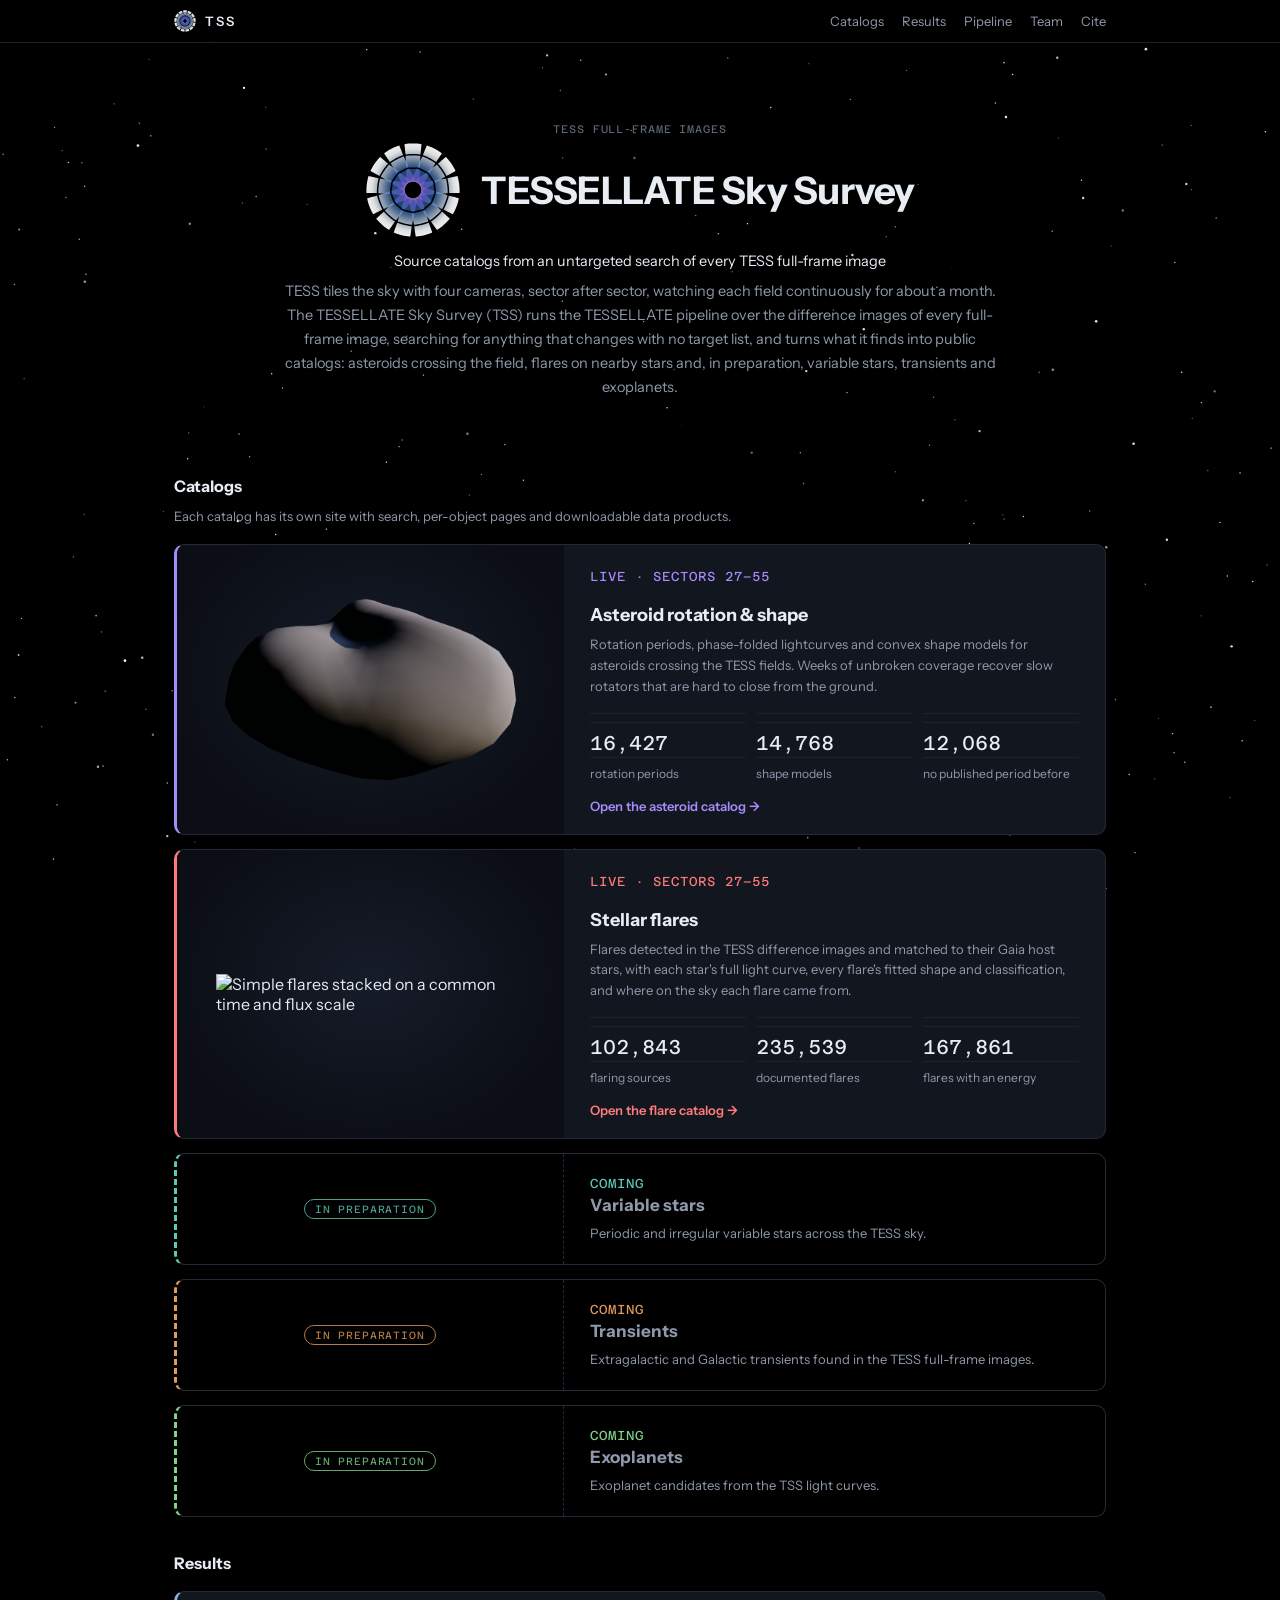
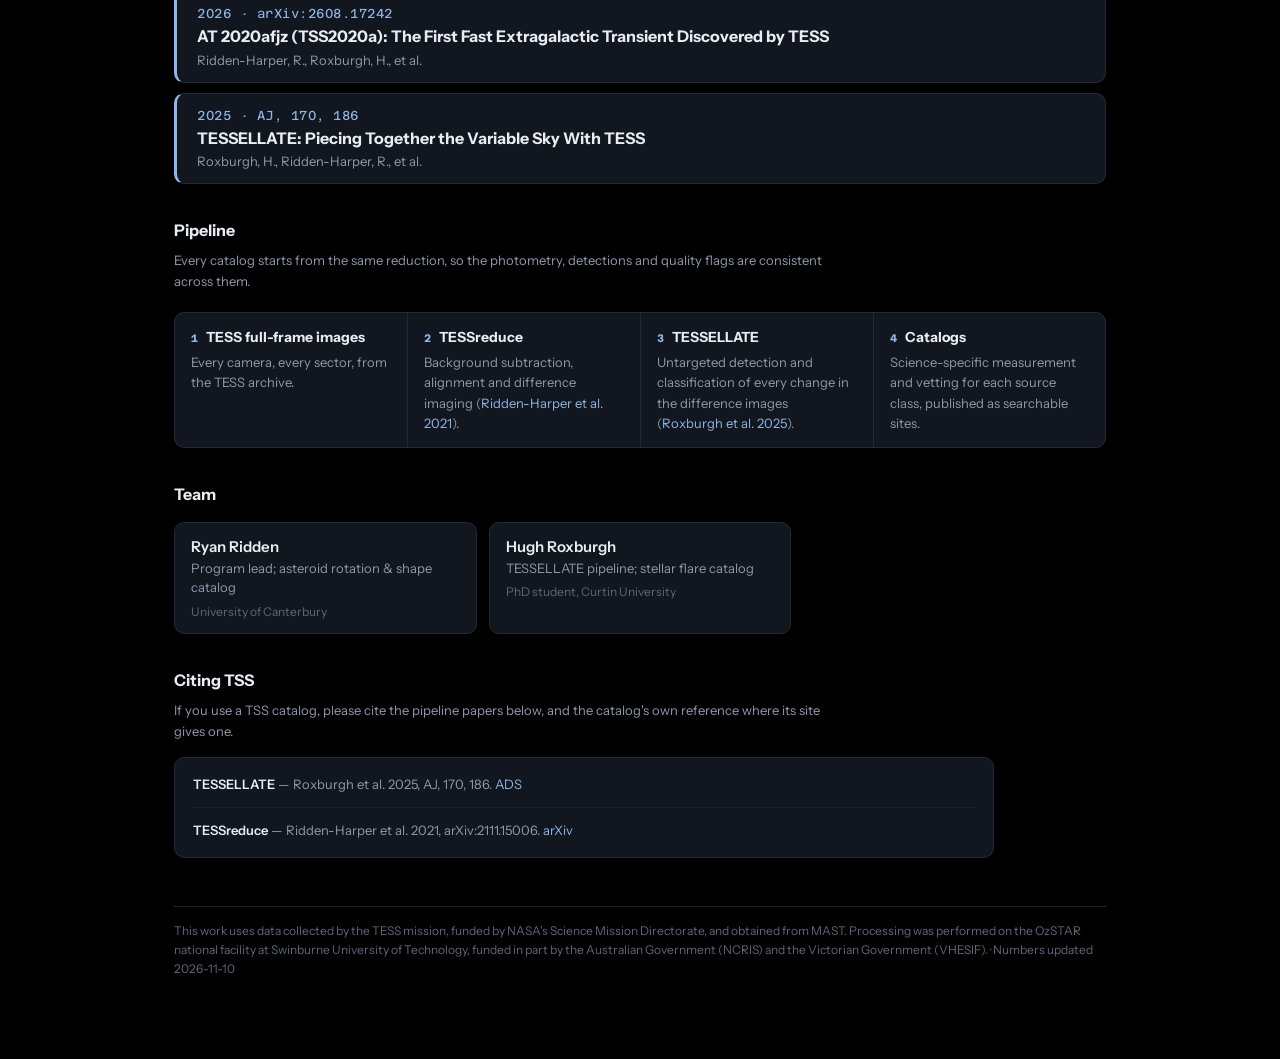
==== index.html @ af7dc508 "changes to flare star loading stuff?" ====
<!doctype html><html lang="en"><meta charset="utf-8">
<title>TESSELLATE Sky Survey (TSS)</title>
<meta name="viewport" content="width=device-width,initial-scale=1">
<meta name="description" content="The TESSELLATE Sky Survey (TSS): source catalogs from an untargeted search of every TESS full-frame image. Asteroid rotation and shape, stellar flares, and more to come.">
<link rel="icon" href="assets/favicon.svg?v=7" type="image/svg+xml">
<link rel="preconnect" href="https://fonts.googleapis.com">
<link rel="preconnect" href="https://fonts.gstatic.com" crossorigin>
<link rel="stylesheet" href="https://fonts.googleapis.com/css2?family=Instrument+Sans:ital,wght@0,400;0,500;0,600;0,700;1,400&family=Azeret+Mono:wght@400;500&display=swap">
<link rel="stylesheet" href="assets/site.css?v=14">

<!-- loader: generated by tools/make_logo.py --loader -->
<div id="loader"><style>#loader{position:fixed;inset:0;z-index:100;display:flex;align-items:center;justify-content:center;background:#000;animation:ld-out 0.4s ease 3.42s forwards}#loader svg{width:min(60vmin,400px);height:auto}#loader use{opacity:0;animation:ld-in 0.3s ease-out forwards,ld-fade 0.8s linear forwards;animation-delay:calc(var(--i) * 0.11s),2.62s}.ld-k0{animation:ld-k0 0.45s ease 1.77s forwards}@keyframes ld-k0{to{stop-color:#c4b0ff;stop-opacity:0.82}}.ld-k1{animation:ld-k1 0.45s ease 1.77s forwards}@keyframes ld-k1{to{stop-color:#a98cf8;stop-opacity:0.63}}@keyframes ld-in{to{opacity:1}}@keyframes ld-fade{to{opacity:0}}@keyframes ld-out{to{opacity:0;visibility:hidden}}@media (prefers-reduced-motion:reduce){#loader{display:none}}</style><svg viewBox="-136.1 -136.1 272.2 272.2" aria-hidden="true"><defs><radialGradient id="ld-g" gradientUnits="userSpaceOnUse" cx="0" cy="0" r="136.1"><stop class="ld-k0" offset="0.17" stop-color="#8665ef" stop-opacity="0.453"/><stop class="ld-k1" offset="0.185" stop-color="#8367ef" stop-opacity="0.456"/><stop offset="0.21" stop-color="#7d6aee" stop-opacity="0.46"/><stop offset="0.45" stop-color="#4a86e8" stop-opacity="0.5"/><stop offset="0.64" stop-color="#b9d3f5" stop-opacity="0.68"/><stop offset="0.86" stop-color="#ffffff" stop-opacity="0.88"/><stop offset="1.0" stop-color="#ffffff" stop-opacity="0.95"/></radialGradient><g id="ld-s0"><path d="M24.1,-129.9 21.2,-130.4 18.2,-130.8 15.2,-131.2 12.2,-131.5 9.2,-131.7 6.1,-131.9 3.1,-132.0 0.0,-132.0 -3.1,-132.0 -6.1,-131.9 -9.2,-131.7 -12.2,-131.5 -15.2,-131.2 -18.2,-130.8 -21.2,-130.4 -24.1,-129.9 -24.0,-128.3 -23.8,-126.5 -23.6,-124.8 -23.5,-123.0 -23.3,-121.3 -23.1,-119.5 -23.0,-117.6 -22.8,-115.8 -22.6,-113.9 -22.4,-112.1 -22.2,-110.2 -22.0,-108.3 -21.8,-106.4 -21.5,-104.5 -21.3,-102.6 -21.1,-100.7 -18.5,-101.0 -15.9,-101.3 -13.3,-101.6 -10.7,-101.8 -8.0,-101.9 -5.3,-102.0 -2.7,-102.1 0.0,-102.1 2.7,-102.1 5.3,-102.0 8.0,-101.9 10.7,-101.8 13.3,-101.6 15.9,-101.3 18.5,-101.0 21.1,-100.7 21.3,-102.6 21.5,-104.5 21.8,-106.4 22.0,-108.3 22.2,-110.2 22.4,-112.1 22.6,-113.9 22.8,-115.8 23.0,-117.6 23.1,-119.5 23.3,-121.3 23.5,-123.0 23.6,-124.8 23.8,-126.5 24.0,-128.3Z"/><path d="M20.8,-96.5 18.3,-96.8 15.7,-97.1 13.1,-97.3 10.5,-97.5 7.9,-97.7 5.3,-97.8 2.6,-97.8 0.0,-97.9 -2.6,-97.8 -5.3,-97.8 -7.9,-97.7 -10.5,-97.5 -13.1,-97.3 -15.7,-97.1 -18.3,-96.8 -20.8,-96.5 -20.7,-94.6 -20.7,-92.6 -20.6,-90.6 -20.6,-88.5 -20.5,-86.5 -20.4,-84.4 -20.3,-82.3 -20.2,-80.2 -20.1,-78.1 -20.0,-76.0 -19.9,-73.9 -19.7,-71.8 -19.6,-69.6 -19.5,-67.5 -19.3,-65.4 -19.2,-63.3 -16.8,-63.5 -14.5,-63.7 -12.1,-63.8 -9.7,-63.9 -7.3,-64.0 -4.8,-64.1 -2.4,-64.1 0.0,-64.1 2.4,-64.1 4.8,-64.1 7.3,-64.0 9.7,-63.9 12.1,-63.8 14.5,-63.7 16.8,-63.5 19.2,-63.3 19.3,-65.4 19.5,-67.5 19.6,-69.6 19.7,-71.8 19.9,-73.9 20.0,-76.0 20.1,-78.1 20.2,-80.2 20.3,-82.3 20.4,-84.4 20.5,-86.5 20.6,-88.5 20.6,-90.6 20.7,-92.6 20.7,-94.6Z"/><path d="M19.0,-58.7 16.7,-58.9 14.3,-59.0 12.0,-59.2 9.6,-59.3 7.2,-59.4 4.8,-59.4 2.4,-59.5 0.0,-59.5 -2.4,-59.5 -4.8,-59.4 -7.2,-59.4 -9.6,-59.3 -12.0,-59.2 -14.3,-59.0 -16.7,-58.9 -19.0,-58.7 -19.0,-56.6 -19.0,-54.4 -19.0,-52.2 -19.0,-50.0 -19.0,-47.8 -19.0,-45.5 -18.9,-43.3 -18.9,-41.0 -18.8,-38.8 -18.8,-36.5 -18.7,-34.3 -18.6,-32.0 -18.6,-29.8 -18.5,-27.5 -18.4,-25.3 -18.3,-23.1 -16.0,-23.1 -13.8,-23.2 -11.5,-23.2 -9.2,-23.3 -6.9,-23.3 -4.6,-23.3 -2.3,-23.3 0.0,-23.3 2.3,-23.3 4.6,-23.3 6.9,-23.3 9.2,-23.3 11.5,-23.2 13.8,-23.2 16.0,-23.1 18.3,-23.1 18.4,-25.3 18.5,-27.5 18.6,-29.8 18.6,-32.0 18.7,-34.3 18.8,-36.5 18.8,-38.8 18.9,-41.0 18.9,-43.3 19.0,-45.5 19.0,-47.8 19.0,-50.0 19.0,-52.2 19.0,-54.4 19.0,-56.6Z"/></g><g id="ld-s1"><path d="M-39.1,-126.3 -41.9,-125.3 -44.7,-124.3 -47.5,-123.2 -50.3,-122.1 -53.1,-120.9 -55.9,-119.6 -58.6,-118.3 -61.3,-116.9 -64.0,-115.4 -66.7,-113.9 -69.3,-112.4 -71.9,-110.7 -74.4,-109.1 -76.9,-107.4 -79.3,-105.6 -81.7,-103.9 -80.8,-102.4 -79.9,-101.0 -78.9,-99.5 -78.0,-98.0 -77.0,-96.5 -76.0,-95.0 -75.0,-93.5 -74.0,-91.9 -72.9,-90.4 -71.9,-88.8 -70.8,-87.3 -69.8,-85.7 -68.7,-84.1 -67.6,-82.5 -66.6,-80.9 -65.5,-79.4 -63.3,-80.9 -61.2,-82.3 -59.0,-83.7 -56.7,-85.2 -54.4,-86.5 -52.1,-87.9 -49.8,-89.2 -47.5,-90.4 -45.1,-91.6 -42.7,-92.8 -40.3,-94.0 -37.9,-95.1 -35.4,-96.1 -33.0,-97.1 -30.6,-98.1 -28.1,-99.0 -28.8,-100.8 -29.5,-102.5 -30.2,-104.3 -30.9,-106.1 -31.6,-107.9 -32.3,-109.6 -33.0,-111.4 -33.6,-113.1 -34.3,-114.8 -35.0,-116.5 -35.7,-118.2 -36.4,-119.9 -37.1,-121.5 -37.7,-123.1 -38.4,-124.7Z"/><path d="M-26.4,-95.1 -28.8,-94.2 -31.2,-93.3 -33.6,-92.3 -36.0,-91.2 -38.4,-90.2 -40.8,-89.0 -43.1,-87.9 -45.5,-86.7 -47.8,-85.4 -50.1,-84.1 -52.4,-82.8 -54.6,-81.5 -56.8,-80.1 -59.0,-78.7 -61.2,-77.3 -63.3,-75.8 -62.3,-74.1 -61.3,-72.4 -60.4,-70.6 -59.3,-68.8 -58.3,-67.1 -57.3,-65.3 -56.2,-63.5 -55.2,-61.7 -54.1,-59.8 -53.0,-58.0 -51.9,-56.2 -50.8,-54.4 -49.7,-52.6 -48.6,-50.8 -47.5,-48.9 -46.4,-47.1 -44.4,-48.4 -42.4,-49.7 -40.3,-50.9 -38.3,-52.1 -36.2,-53.3 -34.1,-54.5 -31.9,-55.6 -29.8,-56.8 -27.6,-57.9 -25.5,-59.0 -23.3,-60.1 -21.1,-61.1 -19.0,-62.1 -16.8,-63.1 -14.6,-64.0 -12.5,-65.0 -13.3,-66.9 -14.2,-68.8 -15.0,-70.8 -15.9,-72.7 -16.8,-74.7 -17.6,-76.6 -18.5,-78.5 -19.4,-80.4 -20.3,-82.3 -21.2,-84.2 -22.1,-86.1 -22.9,-87.9 -23.8,-89.8 -24.7,-91.6 -25.6,-93.4Z"/><path d="M-10.4,-60.8 -12.6,-59.9 -14.7,-58.9 -16.9,-58.0 -19.0,-56.9 -21.2,-55.9 -23.4,-54.8 -25.5,-53.8 -27.6,-52.7 -29.8,-51.5 -31.9,-50.4 -34.0,-49.2 -36.0,-48.0 -38.1,-46.8 -40.1,-45.6 -42.1,-44.4 -44.1,-43.1 -43.1,-41.2 -42.1,-39.3 -41.1,-37.4 -40.1,-35.4 -39.0,-33.5 -37.9,-31.5 -36.9,-29.5 -35.8,-27.6 -34.7,-25.6 -33.6,-23.6 -32.5,-21.6 -31.4,-19.7 -30.3,-17.7 -29.1,-15.8 -28.0,-13.8 -26.9,-11.9 -24.9,-13.0 -23.0,-14.1 -21.0,-15.2 -19.0,-16.3 -17.0,-17.4 -14.9,-18.5 -12.9,-19.6 -10.8,-20.7 -8.8,-21.7 -6.7,-22.8 -4.7,-23.9 -2.6,-24.9 -0.6,-25.9 1.4,-26.9 3.5,-27.9 5.5,-28.9 4.5,-30.9 3.6,-32.9 2.6,-35.0 1.6,-37.0 0.6,-39.0 -0.4,-41.1 -1.4,-43.1 -2.4,-45.1 -3.4,-47.1 -4.4,-49.1 -5.4,-51.1 -6.4,-53.1 -7.4,-55.1 -8.4,-57.0 -9.4,-58.9Z"/></g><g id="ld-s2"><path d="M-93.3,-93.6 -95.3,-91.5 -97.3,-89.3 -99.3,-87.0 -101.3,-84.7 -103.2,-82.3 -105.0,-79.9 -106.9,-77.5 -108.6,-75.0 -110.3,-72.4 -112.0,-69.9 -113.6,-67.3 -115.1,-64.7 -116.6,-62.0 -118.0,-59.3 -119.3,-56.7 -120.6,-54.0 -119.2,-53.1 -117.7,-52.3 -116.1,-51.4 -114.6,-50.6 -113.0,-49.7 -111.5,-48.8 -109.8,-47.9 -108.2,-47.0 -106.6,-46.1 -104.9,-45.2 -103.3,-44.3 -101.6,-43.4 -99.9,-42.5 -98.2,-41.6 -96.5,-40.7 -94.9,-39.9 -93.7,-42.2 -92.4,-44.5 -91.1,-46.8 -89.8,-49.0 -88.4,-51.3 -87.0,-53.6 -85.5,-55.8 -84.0,-58.0 -82.5,-60.2 -80.9,-62.4 -79.3,-64.5 -77.7,-66.6 -76.0,-68.6 -74.3,-70.6 -72.6,-72.6 -70.9,-74.6 -72.3,-75.8 -73.8,-77.1 -75.2,-78.3 -76.6,-79.6 -78.1,-80.8 -79.5,-82.1 -80.9,-83.3 -82.4,-84.5 -83.8,-85.7 -85.2,-86.9 -86.5,-88.1 -87.9,-89.2 -89.3,-90.4 -90.6,-91.5 -91.9,-92.6Z"/><path d="M-67.6,-71.9 -69.3,-70.0 -71.0,-68.1 -72.7,-66.1 -74.3,-64.0 -75.9,-62.0 -77.5,-59.9 -79.0,-57.8 -80.5,-55.6 -82.0,-53.4 -83.5,-51.2 -84.9,-49.0 -86.2,-46.8 -87.6,-44.5 -88.8,-42.3 -90.1,-40.0 -91.3,-37.7 -89.6,-36.6 -87.9,-35.6 -86.3,-34.5 -84.5,-33.4 -82.8,-32.3 -81.1,-31.2 -79.3,-30.1 -77.5,-29.0 -75.7,-27.8 -73.9,-26.7 -72.1,-25.6 -70.3,-24.5 -68.4,-23.4 -66.6,-22.3 -64.8,-21.3 -63.0,-20.2 -61.8,-22.2 -60.6,-24.3 -59.4,-26.3 -58.1,-28.4 -56.8,-30.4 -55.5,-32.4 -54.1,-34.4 -52.8,-36.4 -51.4,-38.4 -50.0,-40.4 -48.6,-42.3 -47.1,-44.3 -45.7,-46.2 -44.2,-48.1 -42.7,-49.9 -41.2,-51.7 -42.9,-53.1 -44.5,-54.4 -46.2,-55.7 -47.9,-57.0 -49.5,-58.3 -51.2,-59.6 -52.9,-60.9 -54.6,-62.2 -56.2,-63.5 -57.9,-64.7 -59.5,-66.0 -61.2,-67.2 -62.8,-68.4 -64.4,-69.6 -66.0,-70.8Z"/><path d="M-37.5,-49.0 -39.0,-47.2 -40.4,-45.3 -41.9,-43.5 -43.3,-41.6 -44.8,-39.7 -46.2,-37.7 -47.6,-35.8 -48.9,-33.8 -50.3,-31.8 -51.6,-29.8 -52.9,-27.8 -54.2,-25.8 -55.5,-23.8 -56.7,-21.7 -57.9,-19.7 -59.1,-17.7 -57.4,-16.5 -55.6,-15.2 -53.8,-14.0 -51.9,-12.8 -50.1,-11.5 -48.2,-10.3 -46.4,-9.0 -44.5,-7.8 -42.6,-6.5 -40.7,-5.3 -38.8,-4.1 -36.9,-2.8 -35.0,-1.6 -33.1,-0.4 -31.2,0.8 -29.4,2.0 -28.1,0.1 -26.9,-1.8 -25.7,-3.7 -24.4,-5.6 -23.1,-7.5 -21.8,-9.4 -20.5,-11.4 -19.2,-13.3 -17.9,-15.2 -16.6,-17.1 -15.2,-18.9 -13.9,-20.8 -12.6,-22.7 -11.2,-24.5 -9.9,-26.3 -8.6,-28.1 -10.4,-29.5 -12.1,-30.8 -13.9,-32.2 -15.8,-33.5 -17.6,-34.9 -19.4,-36.2 -21.2,-37.5 -23.1,-38.8 -24.9,-40.2 -26.7,-41.5 -28.5,-42.8 -30.4,-44.0 -32.2,-45.3 -34.0,-46.6 -35.7,-47.8Z"/></g><g id="ld-s3"><path d="M-126.1,-39.6 -126.9,-36.7 -127.7,-33.8 -128.4,-30.9 -129.0,-27.9 -129.6,-25.0 -130.2,-22.0 -130.6,-18.9 -131.0,-15.9 -131.4,-12.9 -131.6,-9.8 -131.8,-6.8 -132.0,-3.7 -132.1,-0.7 -132.1,2.3 -132.0,5.3 -131.9,8.3 -130.2,8.3 -128.5,8.4 -126.7,8.4 -125.0,8.5 -123.2,8.5 -121.4,8.6 -119.5,8.6 -117.7,8.6 -115.8,8.7 -113.9,8.7 -112.0,8.7 -110.1,8.8 -108.2,8.8 -106.3,8.8 -104.4,8.8 -102.5,8.8 -102.5,6.2 -102.5,3.6 -102.4,1.0 -102.3,-1.7 -102.1,-4.3 -101.9,-7.0 -101.7,-9.7 -101.4,-12.3 -101.0,-15.0 -100.6,-17.6 -100.2,-20.2 -99.7,-22.8 -99.2,-25.4 -98.7,-28.0 -98.1,-30.6 -97.4,-33.1 -99.3,-33.5 -101.1,-34.0 -103.0,-34.4 -104.9,-34.9 -106.7,-35.3 -108.5,-35.7 -110.4,-36.1 -112.2,-36.6 -114.0,-37.0 -115.8,-37.4 -117.6,-37.8 -119.3,-38.1 -121.0,-38.5 -122.8,-38.9 -124.4,-39.2Z"/><path d="M-93.3,-32.3 -93.9,-29.8 -94.5,-27.3 -95.0,-24.7 -95.6,-22.2 -96.0,-19.6 -96.4,-17.0 -96.8,-14.4 -97.2,-11.8 -97.5,-9.2 -97.7,-6.6 -97.9,-3.9 -98.1,-1.3 -98.2,1.3 -98.3,3.9 -98.3,6.4 -98.3,9.0 -96.4,9.2 -94.4,9.4 -92.4,9.6 -90.4,9.7 -88.3,9.9 -86.3,10.1 -84.2,10.2 -82.1,10.4 -80.0,10.5 -77.9,10.7 -75.7,10.8 -73.6,10.9 -71.5,11.1 -69.4,11.2 -67.3,11.3 -65.2,11.4 -65.1,9.0 -64.9,6.7 -64.8,4.3 -64.6,1.9 -64.4,-0.5 -64.2,-2.9 -63.9,-5.3 -63.7,-7.7 -63.4,-10.1 -63.0,-12.5 -62.7,-14.9 -62.3,-17.3 -61.9,-19.7 -61.5,-22.0 -61.0,-24.3 -60.5,-26.7 -62.6,-27.1 -64.7,-27.5 -66.8,-27.8 -68.9,-28.2 -71.0,-28.6 -73.1,-29.0 -75.1,-29.4 -77.2,-29.7 -79.3,-30.1 -81.3,-30.4 -83.4,-30.8 -85.4,-31.1 -87.4,-31.4 -89.4,-31.7 -91.4,-32.0Z"/><path d="M-56.0,-25.9 -56.4,-23.7 -56.9,-21.3 -57.3,-19.0 -57.7,-16.7 -58.1,-14.3 -58.4,-11.9 -58.7,-9.6 -59.0,-7.2 -59.3,-4.8 -59.6,-2.4 -59.8,0.0 -60.0,2.4 -60.2,4.8 -60.3,7.1 -60.5,9.5 -60.6,11.8 -58.4,12.1 -56.3,12.3 -54.1,12.6 -51.9,12.8 -49.7,13.1 -47.5,13.3 -45.3,13.6 -43.0,13.8 -40.8,14.0 -38.5,14.2 -36.3,14.4 -34.0,14.6 -31.8,14.8 -29.5,15.0 -27.3,15.2 -25.1,15.4 -24.9,13.1 -24.7,10.9 -24.4,8.6 -24.2,6.4 -24.0,4.1 -23.7,1.8 -23.4,-0.5 -23.2,-2.8 -22.9,-5.1 -22.6,-7.4 -22.3,-9.7 -22.0,-12.0 -21.7,-14.2 -21.3,-16.5 -21.0,-18.7 -20.7,-20.9 -22.9,-21.3 -25.1,-21.6 -27.3,-22.0 -29.5,-22.4 -31.8,-22.7 -34.0,-23.0 -36.2,-23.4 -38.5,-23.7 -40.7,-24.0 -42.9,-24.3 -45.1,-24.6 -47.3,-24.9 -49.5,-25.2 -51.7,-25.4 -53.9,-25.7Z"/></g><g id="ld-s4"><path d="M-130.0,23.6 -129.4,26.5 -128.8,29.4 -128.0,32.3 -127.2,35.2 -126.4,38.1 -125.5,41.0 -124.5,43.9 -123.4,46.8 -122.3,49.7 -121.1,52.5 -119.9,55.3 -118.6,58.0 -117.3,60.7 -115.9,63.4 -114.4,66.0 -113.0,68.6 -111.4,67.9 -109.9,67.1 -108.3,66.4 -106.7,65.6 -105.1,64.8 -103.5,64.0 -101.8,63.2 -100.2,62.4 -98.5,61.5 -96.8,60.7 -95.2,59.8 -93.5,58.9 -91.8,58.1 -90.1,57.2 -88.4,56.3 -86.7,55.4 -87.9,53.1 -89.1,50.8 -90.2,48.4 -91.4,46.0 -92.5,43.6 -93.5,41.2 -94.5,38.7 -95.5,36.2 -96.4,33.7 -97.3,31.2 -98.1,28.7 -98.9,26.1 -99.7,23.6 -100.4,21.0 -101.0,18.5 -101.6,16.0 -103.5,16.5 -105.3,16.9 -107.2,17.4 -109.0,17.9 -110.9,18.3 -112.7,18.8 -114.5,19.3 -116.3,19.8 -118.1,20.2 -119.9,20.7 -121.6,21.2 -123.4,21.7 -125.1,22.1 -126.8,22.6 -128.4,23.1Z"/><path d="M-97.6,14.8 -97.0,17.3 -96.4,19.8 -95.7,22.3 -94.9,24.8 -94.1,27.3 -93.3,29.8 -92.4,32.2 -91.5,34.7 -90.6,37.2 -89.6,39.6 -88.5,42.0 -87.5,44.4 -86.4,46.8 -85.2,49.1 -84.1,51.4 -82.9,53.7 -81.1,52.9 -79.2,52.2 -77.4,51.4 -75.5,50.6 -73.6,49.8 -71.7,49.0 -69.8,48.2 -67.9,47.3 -65.9,46.5 -64.0,45.6 -62.1,44.8 -60.1,43.9 -58.2,43.0 -56.2,42.1 -54.3,41.3 -52.4,40.4 -53.4,38.2 -54.4,36.1 -55.4,33.9 -56.3,31.7 -57.3,29.5 -58.2,27.3 -59.1,25.0 -60.0,22.7 -60.8,20.5 -61.6,18.2 -62.4,15.9 -63.2,13.6 -63.9,11.3 -64.7,9.1 -65.3,6.8 -66.0,4.5 -68.0,5.1 -70.0,5.8 -72.1,6.4 -74.1,7.0 -76.1,7.6 -78.2,8.3 -80.2,8.9 -82.2,9.6 -84.2,10.2 -86.2,10.9 -88.1,11.5 -90.1,12.2 -92.0,12.8 -93.9,13.5 -95.8,14.1Z"/><path d="M-61.6,3.0 -61.0,5.3 -60.3,7.5 -59.6,9.8 -58.8,12.0 -58.1,14.3 -57.3,16.6 -56.4,18.8 -55.6,21.1 -54.7,23.3 -53.9,25.6 -52.9,27.8 -52.0,30.0 -51.1,32.2 -50.1,34.3 -49.1,36.5 -48.1,38.6 -46.1,37.8 -44.1,37.1 -42.1,36.3 -40.0,35.5 -37.9,34.7 -35.9,33.9 -33.8,33.0 -31.7,32.2 -29.6,31.4 -27.5,30.5 -25.4,29.6 -23.3,28.8 -21.2,27.9 -19.2,27.0 -17.1,26.1 -15.1,25.3 -15.9,23.2 -16.8,21.1 -17.6,19.0 -18.5,16.9 -19.3,14.7 -20.2,12.6 -21.0,10.4 -21.8,8.3 -22.6,6.1 -23.4,3.9 -24.2,1.8 -25.0,-0.4 -25.8,-2.5 -26.6,-4.7 -27.3,-6.8 -28.0,-8.9 -30.1,-8.2 -32.3,-7.5 -34.4,-6.8 -36.5,-6.1 -38.7,-5.3 -40.8,-4.6 -42.9,-3.8 -45.1,-3.1 -47.2,-2.3 -49.3,-1.6 -51.4,-0.8 -53.5,-0.0 -55.6,0.7 -57.6,1.5 -59.6,2.3Z"/></g><g id="ld-s5"><path d="M-104.2,81.3 -102.3,83.6 -100.4,85.9 -98.4,88.1 -96.3,90.3 -94.2,92.5 -92.0,94.6 -89.8,96.7 -87.5,98.8 -85.2,100.8 -82.9,102.8 -80.5,104.6 -78.1,106.5 -75.6,108.3 -73.1,110.0 -70.6,111.6 -68.1,113.2 -67.1,111.9 -66.1,110.5 -65.1,109.1 -64.0,107.7 -63.0,106.2 -61.9,104.8 -60.8,103.3 -59.7,101.8 -58.6,100.2 -57.6,98.7 -56.5,97.2 -55.4,95.6 -54.3,94.1 -53.2,92.5 -52.1,90.9 -51.0,89.4 -53.1,87.9 -55.3,86.4 -57.4,84.8 -59.5,83.2 -61.6,81.6 -63.7,79.9 -65.7,78.2 -67.7,76.4 -69.7,74.6 -71.7,72.8 -73.6,71.0 -75.5,69.1 -77.3,67.2 -79.1,65.3 -80.8,63.3 -82.6,61.4 -84.0,62.7 -85.4,63.9 -86.8,65.2 -88.3,66.5 -89.7,67.8 -91.1,69.0 -92.4,70.3 -93.8,71.6 -95.2,72.8 -96.5,74.1 -97.9,75.3 -99.2,76.5 -100.5,77.7 -101.7,78.9 -103.0,80.1Z"/><path d="M-79.6,58.5 -77.9,60.4 -76.1,62.3 -74.4,64.2 -72.5,66.0 -70.7,67.9 -68.8,69.7 -66.9,71.5 -64.9,73.3 -62.9,75.0 -60.9,76.7 -58.9,78.3 -56.8,80.0 -54.7,81.5 -52.7,83.1 -50.6,84.6 -48.4,86.0 -47.2,84.5 -45.9,83.0 -44.6,81.5 -43.3,79.9 -42.0,78.3 -40.7,76.7 -39.4,75.1 -38.1,73.4 -36.8,71.8 -35.5,70.1 -34.1,68.5 -32.8,66.8 -31.5,65.1 -30.2,63.4 -28.9,61.8 -27.6,60.1 -29.5,58.7 -31.4,57.2 -33.3,55.8 -35.1,54.3 -37.0,52.7 -38.9,51.2 -40.7,49.6 -42.5,48.0 -44.3,46.4 -46.1,44.7 -47.9,43.1 -49.6,41.4 -51.3,39.8 -53.0,38.1 -54.7,36.4 -56.3,34.7 -57.8,36.2 -59.3,37.6 -60.9,39.1 -62.4,40.6 -63.9,42.1 -65.4,43.7 -66.8,45.2 -68.3,46.7 -69.8,48.2 -71.2,49.7 -72.7,51.2 -74.1,52.6 -75.5,54.1 -76.9,55.6 -78.2,57.0Z"/><path d="M-53.2,31.3 -51.5,33.0 -49.9,34.7 -48.2,36.3 -46.5,38.0 -44.8,39.6 -43.0,41.3 -41.2,42.9 -39.4,44.5 -37.6,46.1 -35.8,47.7 -34.0,49.2 -32.1,50.7 -30.3,52.2 -28.4,53.7 -26.6,55.1 -24.7,56.5 -23.3,54.9 -21.8,53.3 -20.4,51.7 -18.9,50.0 -17.5,48.3 -16.0,46.7 -14.5,45.0 -13.1,43.2 -11.6,41.5 -10.2,39.8 -8.7,38.0 -7.3,36.3 -5.8,34.6 -4.4,32.8 -3.0,31.1 -1.6,29.4 -3.3,27.9 -5.1,26.5 -6.8,25.0 -8.5,23.5 -10.3,22.0 -12.0,20.5 -13.7,19.0 -15.5,17.5 -17.2,15.9 -18.9,14.4 -20.6,12.8 -22.3,11.3 -24.0,9.8 -25.7,8.2 -27.3,6.7 -29.0,5.1 -30.5,6.7 -32.1,8.3 -33.6,10.0 -35.2,11.6 -36.7,13.2 -38.3,14.9 -39.8,16.5 -41.3,18.2 -42.9,19.9 -44.4,21.5 -45.9,23.2 -47.4,24.8 -48.8,26.5 -50.3,28.1 -51.7,29.7Z"/></g><g id="ld-s6"><path d="M-54.5,120.4 -51.8,121.6 -49.0,122.7 -46.2,123.7 -43.3,124.7 -40.4,125.7 -37.5,126.6 -34.5,127.4 -31.6,128.2 -28.6,128.9 -25.6,129.5 -22.6,130.1 -19.6,130.6 -16.6,131.0 -13.6,131.4 -10.7,131.7 -7.7,131.9 -7.4,130.3 -7.2,128.6 -6.9,126.8 -6.6,125.1 -6.4,123.3 -6.1,121.5 -5.9,119.7 -5.6,117.9 -5.3,116.0 -5.1,114.2 -4.8,112.3 -4.6,110.4 -4.3,108.5 -4.1,106.6 -3.9,104.7 -3.6,102.8 -6.2,102.5 -8.8,102.2 -11.4,101.8 -14.0,101.3 -16.6,100.9 -19.2,100.3 -21.8,99.8 -24.4,99.1 -27.0,98.5 -29.6,97.8 -32.2,97.0 -34.7,96.3 -37.2,95.4 -39.7,94.6 -42.2,93.7 -44.6,92.7 -45.2,94.5 -45.9,96.3 -46.6,98.1 -47.2,99.9 -47.9,101.7 -48.5,103.4 -49.2,105.2 -49.8,107.0 -50.4,108.7 -51.1,110.4 -51.7,112.2 -52.3,113.8 -52.8,115.5 -53.4,117.2 -53.9,118.8Z"/><path d="M-43.3,88.7 -40.9,89.7 -38.5,90.5 -36.0,91.4 -33.5,92.2 -31.0,92.9 -28.5,93.7 -26.0,94.4 -23.4,95.0 -20.9,95.6 -18.3,96.2 -15.7,96.7 -13.1,97.2 -10.6,97.6 -8.0,98.0 -5.5,98.4 -2.9,98.7 -2.5,96.8 -2.1,94.8 -1.6,92.9 -1.2,90.9 -0.8,88.9 -0.4,86.8 0.0,84.8 0.4,82.7 0.8,80.7 1.2,78.6 1.6,76.5 2.0,74.4 2.4,72.3 2.7,70.2 3.1,68.1 3.5,66.1 1.1,65.7 -1.2,65.3 -3.6,64.8 -5.9,64.4 -8.3,63.9 -10.6,63.4 -13.0,62.8 -15.3,62.3 -17.7,61.7 -20.0,61.1 -22.4,60.4 -24.7,59.7 -27.0,59.1 -29.3,58.4 -31.5,57.6 -33.8,56.9 -34.4,58.9 -35.0,60.9 -35.7,62.9 -36.3,65.0 -37.0,67.0 -37.6,69.0 -38.2,71.1 -38.8,73.1 -39.4,75.1 -40.0,77.1 -40.6,79.1 -41.1,81.0 -41.7,83.0 -42.2,84.9 -42.8,86.9Z"/><path d="M-32.5,52.4 -30.3,53.2 -28.0,53.9 -25.8,54.6 -23.5,55.3 -21.2,55.9 -18.9,56.5 -16.6,57.2 -14.2,57.7 -11.9,58.3 -9.5,58.8 -7.2,59.4 -4.9,59.8 -2.5,60.3 -0.2,60.7 2.1,61.2 4.4,61.5 4.9,59.5 5.5,57.4 6.0,55.2 6.5,53.1 7.0,50.9 7.5,48.8 8.0,46.6 8.5,44.4 9.0,42.2 9.5,40.0 10.0,37.7 10.4,35.5 10.9,33.3 11.3,31.1 11.8,28.9 12.2,26.8 10.0,26.3 7.8,25.8 5.6,25.3 3.4,24.8 1.2,24.3 -1.1,23.8 -3.3,23.2 -5.6,22.7 -7.8,22.1 -10.1,21.5 -12.3,21.0 -14.5,20.4 -16.7,19.8 -18.9,19.2 -21.1,18.6 -23.3,18.0 -23.9,20.1 -24.5,22.3 -25.1,24.4 -25.7,26.6 -26.4,28.8 -27.0,31.0 -27.6,33.2 -28.1,35.3 -28.7,37.5 -29.3,39.7 -29.9,41.8 -30.4,44.0 -31.0,46.1 -31.5,48.3 -32.0,50.4Z"/></g><g id="ld-s7"><path d="M7.7,131.9 10.7,131.7 13.6,131.4 16.6,131.0 19.6,130.6 22.6,130.1 25.6,129.5 28.6,128.9 31.6,128.2 34.5,127.4 37.5,126.6 40.4,125.7 43.3,124.7 46.2,123.7 49.0,122.7 51.8,121.6 54.5,120.4 53.9,118.8 53.4,117.2 52.8,115.5 52.3,113.8 51.7,112.2 51.1,110.4 50.4,108.7 49.8,107.0 49.2,105.2 48.5,103.4 47.9,101.7 47.2,99.9 46.6,98.1 45.9,96.3 45.2,94.5 44.6,92.7 42.2,93.7 39.7,94.6 37.2,95.4 34.7,96.3 32.2,97.0 29.6,97.8 27.0,98.5 24.4,99.1 21.8,99.8 19.2,100.3 16.6,100.9 14.0,101.3 11.4,101.8 8.8,102.2 6.2,102.5 3.6,102.8 3.9,104.7 4.1,106.6 4.3,108.5 4.6,110.4 4.8,112.3 5.1,114.2 5.3,116.0 5.6,117.9 5.9,119.7 6.1,121.5 6.4,123.3 6.6,125.1 6.9,126.8 7.2,128.6 7.4,130.3Z"/><path d="M2.9,98.7 5.5,98.4 8.0,98.0 10.6,97.6 13.1,97.2 15.7,96.7 18.3,96.2 20.9,95.6 23.4,95.0 26.0,94.4 28.5,93.7 31.0,92.9 33.5,92.2 36.0,91.4 38.5,90.5 40.9,89.7 43.3,88.7 42.8,86.9 42.2,84.9 41.7,83.0 41.1,81.0 40.6,79.1 40.0,77.1 39.4,75.1 38.8,73.1 38.2,71.1 37.6,69.0 37.0,67.0 36.3,65.0 35.7,62.9 35.0,60.9 34.4,58.9 33.8,56.9 31.5,57.6 29.3,58.4 27.0,59.1 24.7,59.7 22.4,60.4 20.0,61.1 17.7,61.7 15.3,62.3 13.0,62.8 10.6,63.4 8.3,63.9 5.9,64.4 3.6,64.8 1.2,65.3 -1.1,65.7 -3.5,66.1 -3.1,68.1 -2.7,70.2 -2.4,72.3 -2.0,74.4 -1.6,76.5 -1.2,78.6 -0.8,80.7 -0.4,82.7 -0.0,84.8 0.4,86.8 0.8,88.9 1.2,90.9 1.6,92.9 2.1,94.8 2.5,96.8Z"/><path d="M-4.4,61.5 -2.1,61.2 0.2,60.7 2.5,60.3 4.9,59.8 7.2,59.4 9.5,58.8 11.9,58.3 14.2,57.7 16.6,57.2 18.9,56.5 21.2,55.9 23.5,55.3 25.8,54.6 28.0,53.9 30.3,53.2 32.5,52.4 32.0,50.4 31.5,48.3 31.0,46.1 30.4,44.0 29.9,41.8 29.3,39.7 28.7,37.5 28.1,35.3 27.6,33.2 27.0,31.0 26.4,28.8 25.7,26.6 25.1,24.4 24.5,22.3 23.9,20.1 23.3,18.0 21.1,18.6 18.9,19.2 16.7,19.8 14.5,20.4 12.3,21.0 10.1,21.5 7.8,22.1 5.6,22.7 3.3,23.2 1.1,23.8 -1.2,24.3 -3.4,24.8 -5.6,25.3 -7.8,25.8 -10.0,26.3 -12.2,26.8 -11.8,28.9 -11.3,31.1 -10.9,33.3 -10.4,35.5 -10.0,37.7 -9.5,40.0 -9.0,42.2 -8.5,44.4 -8.0,46.6 -7.5,48.8 -7.0,50.9 -6.5,53.1 -6.0,55.2 -5.5,57.4 -4.9,59.5Z"/></g><g id="ld-s8"><path d="M68.1,113.2 70.6,111.6 73.1,110.0 75.6,108.3 78.1,106.5 80.5,104.6 82.9,102.8 85.2,100.8 87.5,98.8 89.8,96.7 92.0,94.6 94.2,92.5 96.3,90.3 98.4,88.1 100.4,85.9 102.3,83.6 104.2,81.3 103.0,80.1 101.7,78.9 100.5,77.7 99.2,76.5 97.9,75.3 96.5,74.1 95.2,72.8 93.8,71.6 92.4,70.3 91.1,69.0 89.7,67.8 88.3,66.5 86.8,65.2 85.4,63.9 84.0,62.7 82.6,61.4 80.8,63.3 79.1,65.3 77.3,67.2 75.5,69.1 73.6,71.0 71.7,72.8 69.7,74.6 67.7,76.4 65.7,78.2 63.7,79.9 61.6,81.6 59.5,83.2 57.4,84.8 55.3,86.4 53.1,87.9 51.0,89.4 52.1,90.9 53.2,92.5 54.3,94.1 55.4,95.6 56.5,97.2 57.6,98.7 58.6,100.2 59.7,101.8 60.8,103.3 61.9,104.8 63.0,106.2 64.0,107.7 65.1,109.1 66.1,110.5 67.1,111.9Z"/><path d="M48.4,86.0 50.6,84.6 52.7,83.1 54.7,81.5 56.8,80.0 58.9,78.3 60.9,76.7 62.9,75.0 64.9,73.3 66.9,71.5 68.8,69.7 70.7,67.9 72.5,66.0 74.4,64.2 76.1,62.3 77.9,60.4 79.6,58.5 78.2,57.0 76.9,55.6 75.5,54.1 74.1,52.6 72.7,51.2 71.2,49.7 69.8,48.2 68.3,46.7 66.8,45.2 65.4,43.7 63.9,42.1 62.4,40.6 60.9,39.1 59.3,37.6 57.8,36.2 56.3,34.7 54.7,36.4 53.0,38.1 51.3,39.8 49.6,41.4 47.9,43.1 46.1,44.7 44.3,46.4 42.5,48.0 40.7,49.6 38.9,51.2 37.0,52.7 35.1,54.3 33.3,55.8 31.4,57.2 29.5,58.7 27.6,60.1 28.9,61.8 30.2,63.4 31.5,65.1 32.8,66.8 34.1,68.5 35.5,70.1 36.8,71.8 38.1,73.4 39.4,75.1 40.7,76.7 42.0,78.3 43.3,79.9 44.6,81.5 45.9,83.0 47.2,84.5Z"/><path d="M24.7,56.5 26.6,55.1 28.4,53.7 30.3,52.2 32.1,50.7 34.0,49.2 35.8,47.7 37.6,46.1 39.4,44.5 41.2,42.9 43.0,41.3 44.8,39.6 46.5,38.0 48.2,36.3 49.9,34.7 51.5,33.0 53.2,31.3 51.7,29.7 50.3,28.1 48.8,26.5 47.4,24.8 45.9,23.2 44.4,21.5 42.9,19.9 41.3,18.2 39.8,16.5 38.3,14.9 36.7,13.2 35.2,11.6 33.6,10.0 32.1,8.3 30.5,6.7 29.0,5.1 27.3,6.7 25.7,8.2 24.0,9.8 22.3,11.3 20.6,12.8 18.9,14.4 17.2,15.9 15.5,17.5 13.7,19.0 12.0,20.5 10.3,22.0 8.5,23.5 6.8,25.0 5.1,26.5 3.3,27.9 1.6,29.4 3.0,31.1 4.4,32.8 5.8,34.6 7.3,36.3 8.7,38.0 10.2,39.8 11.6,41.5 13.1,43.2 14.5,45.0 16.0,46.7 17.5,48.3 18.9,50.0 20.4,51.7 21.8,53.3 23.3,54.9Z"/></g><g id="ld-s9"><path d="M113.0,68.6 114.4,66.0 115.9,63.4 117.3,60.7 118.6,58.0 119.9,55.3 121.1,52.5 122.3,49.7 123.4,46.8 124.5,43.9 125.5,41.0 126.4,38.1 127.2,35.2 128.0,32.3 128.8,29.4 129.4,26.5 130.0,23.6 128.4,23.1 126.8,22.6 125.1,22.1 123.4,21.7 121.6,21.2 119.9,20.7 118.1,20.2 116.3,19.8 114.5,19.3 112.7,18.8 110.9,18.3 109.0,17.9 107.2,17.4 105.3,16.9 103.5,16.5 101.6,16.0 101.0,18.5 100.4,21.0 99.7,23.6 98.9,26.1 98.1,28.7 97.3,31.2 96.4,33.7 95.5,36.2 94.5,38.7 93.5,41.2 92.5,43.6 91.4,46.0 90.2,48.4 89.1,50.8 87.9,53.1 86.7,55.4 88.4,56.3 90.1,57.2 91.8,58.1 93.5,58.9 95.2,59.8 96.8,60.7 98.5,61.5 100.2,62.4 101.8,63.2 103.5,64.0 105.1,64.8 106.7,65.6 108.3,66.4 109.9,67.1 111.4,67.9Z"/><path d="M82.9,53.7 84.1,51.4 85.2,49.1 86.4,46.8 87.5,44.4 88.5,42.0 89.6,39.6 90.6,37.2 91.5,34.7 92.4,32.2 93.3,29.8 94.1,27.3 94.9,24.8 95.7,22.3 96.4,19.8 97.0,17.3 97.6,14.8 95.8,14.1 93.9,13.5 92.0,12.8 90.1,12.2 88.1,11.5 86.2,10.9 84.2,10.2 82.2,9.6 80.2,8.9 78.2,8.3 76.1,7.6 74.1,7.0 72.1,6.4 70.0,5.8 68.0,5.1 66.0,4.5 65.3,6.8 64.7,9.1 63.9,11.3 63.2,13.6 62.4,15.9 61.6,18.2 60.8,20.5 60.0,22.7 59.1,25.0 58.2,27.3 57.3,29.5 56.3,31.7 55.4,33.9 54.4,36.1 53.4,38.2 52.4,40.4 54.3,41.3 56.2,42.1 58.2,43.0 60.1,43.9 62.1,44.8 64.0,45.6 65.9,46.5 67.9,47.3 69.8,48.2 71.7,49.0 73.6,49.8 75.5,50.6 77.4,51.4 79.2,52.2 81.1,52.9Z"/><path d="M48.1,38.6 49.1,36.5 50.1,34.3 51.1,32.2 52.0,30.0 52.9,27.8 53.9,25.6 54.7,23.3 55.6,21.1 56.4,18.8 57.3,16.6 58.1,14.3 58.8,12.0 59.6,9.8 60.3,7.5 61.0,5.3 61.6,3.0 59.6,2.3 57.6,1.5 55.6,0.7 53.5,-0.0 51.4,-0.8 49.3,-1.6 47.2,-2.3 45.1,-3.1 42.9,-3.8 40.8,-4.6 38.7,-5.3 36.5,-6.1 34.4,-6.8 32.3,-7.5 30.1,-8.2 28.0,-8.9 27.3,-6.8 26.6,-4.7 25.8,-2.5 25.0,-0.4 24.2,1.8 23.4,3.9 22.6,6.1 21.8,8.3 21.0,10.4 20.2,12.6 19.3,14.7 18.5,16.9 17.6,19.0 16.8,21.1 15.9,23.2 15.1,25.3 17.1,26.1 19.2,27.0 21.2,27.9 23.3,28.8 25.4,29.6 27.5,30.5 29.6,31.4 31.7,32.2 33.8,33.0 35.9,33.9 37.9,34.7 40.0,35.5 42.1,36.3 44.1,37.1 46.1,37.8Z"/></g><g id="ld-s10"><path d="M131.9,8.3 132.0,5.3 132.1,2.3 132.1,-0.7 132.0,-3.7 131.8,-6.8 131.6,-9.8 131.4,-12.9 131.0,-15.9 130.6,-18.9 130.2,-22.0 129.6,-25.0 129.0,-27.9 128.4,-30.9 127.7,-33.8 126.9,-36.7 126.1,-39.6 124.4,-39.2 122.8,-38.9 121.0,-38.5 119.3,-38.1 117.6,-37.8 115.8,-37.4 114.0,-37.0 112.2,-36.6 110.4,-36.1 108.5,-35.7 106.7,-35.3 104.9,-34.9 103.0,-34.4 101.1,-34.0 99.3,-33.5 97.4,-33.1 98.1,-30.6 98.7,-28.0 99.2,-25.4 99.7,-22.8 100.2,-20.2 100.6,-17.6 101.0,-15.0 101.4,-12.3 101.7,-9.7 101.9,-7.0 102.1,-4.3 102.3,-1.7 102.4,1.0 102.5,3.6 102.5,6.2 102.5,8.8 104.4,8.8 106.3,8.8 108.2,8.8 110.1,8.8 112.0,8.7 113.9,8.7 115.8,8.7 117.7,8.6 119.5,8.6 121.4,8.6 123.2,8.5 125.0,8.5 126.7,8.4 128.5,8.4 130.2,8.3Z"/><path d="M98.3,9.0 98.3,6.4 98.3,3.9 98.2,1.3 98.1,-1.3 97.9,-3.9 97.7,-6.6 97.5,-9.2 97.2,-11.8 96.8,-14.4 96.4,-17.0 96.0,-19.6 95.6,-22.2 95.0,-24.7 94.5,-27.3 93.9,-29.8 93.3,-32.3 91.4,-32.0 89.4,-31.7 87.4,-31.4 85.4,-31.1 83.4,-30.8 81.3,-30.4 79.3,-30.1 77.2,-29.7 75.1,-29.4 73.1,-29.0 71.0,-28.6 68.9,-28.2 66.8,-27.8 64.7,-27.5 62.6,-27.1 60.5,-26.7 61.0,-24.3 61.5,-22.0 61.9,-19.7 62.3,-17.3 62.7,-14.9 63.0,-12.5 63.4,-10.1 63.7,-7.7 63.9,-5.3 64.2,-2.9 64.4,-0.5 64.6,1.9 64.8,4.3 64.9,6.7 65.1,9.0 65.2,11.4 67.3,11.3 69.4,11.2 71.5,11.1 73.6,10.9 75.7,10.8 77.9,10.7 80.0,10.5 82.1,10.4 84.2,10.2 86.3,10.1 88.3,9.9 90.4,9.7 92.4,9.6 94.4,9.4 96.4,9.2Z"/><path d="M60.6,11.8 60.5,9.5 60.3,7.1 60.2,4.8 60.0,2.4 59.8,0.0 59.6,-2.4 59.3,-4.8 59.0,-7.2 58.7,-9.6 58.4,-11.9 58.1,-14.3 57.7,-16.7 57.3,-19.0 56.9,-21.3 56.4,-23.7 56.0,-25.9 53.9,-25.7 51.7,-25.4 49.5,-25.2 47.3,-24.9 45.1,-24.6 42.9,-24.3 40.7,-24.0 38.5,-23.7 36.2,-23.4 34.0,-23.0 31.8,-22.7 29.5,-22.4 27.3,-22.0 25.1,-21.6 22.9,-21.3 20.7,-20.9 21.0,-18.7 21.3,-16.5 21.7,-14.2 22.0,-12.0 22.3,-9.7 22.6,-7.4 22.9,-5.1 23.2,-2.8 23.4,-0.5 23.7,1.8 24.0,4.1 24.2,6.4 24.4,8.6 24.7,10.9 24.9,13.1 25.1,15.4 27.3,15.2 29.5,15.0 31.8,14.8 34.0,14.6 36.3,14.4 38.5,14.2 40.8,14.0 43.0,13.8 45.3,13.6 47.5,13.3 49.7,13.1 51.9,12.8 54.1,12.6 56.3,12.3 58.4,12.1Z"/></g><g id="ld-s11"><path d="M120.6,-54.0 119.3,-56.7 118.0,-59.3 116.6,-62.0 115.1,-64.7 113.6,-67.3 112.0,-69.9 110.3,-72.4 108.6,-75.0 106.9,-77.5 105.0,-79.9 103.2,-82.3 101.3,-84.7 99.3,-87.0 97.3,-89.3 95.3,-91.5 93.3,-93.6 91.9,-92.6 90.6,-91.5 89.3,-90.4 87.9,-89.2 86.5,-88.1 85.2,-86.9 83.8,-85.7 82.4,-84.5 80.9,-83.3 79.5,-82.1 78.1,-80.8 76.6,-79.6 75.2,-78.3 73.8,-77.1 72.3,-75.8 70.9,-74.6 72.6,-72.6 74.3,-70.6 76.0,-68.6 77.7,-66.6 79.3,-64.5 80.9,-62.4 82.5,-60.2 84.0,-58.0 85.5,-55.8 87.0,-53.6 88.4,-51.3 89.8,-49.0 91.1,-46.8 92.4,-44.5 93.7,-42.2 94.9,-39.9 96.5,-40.7 98.2,-41.6 99.9,-42.5 101.6,-43.4 103.3,-44.3 104.9,-45.2 106.6,-46.1 108.2,-47.0 109.8,-47.9 111.5,-48.8 113.0,-49.7 114.6,-50.6 116.1,-51.4 117.7,-52.3 119.2,-53.1Z"/><path d="M91.3,-37.7 90.1,-40.0 88.8,-42.3 87.6,-44.5 86.2,-46.8 84.9,-49.0 83.5,-51.2 82.0,-53.4 80.5,-55.6 79.0,-57.8 77.5,-59.9 75.9,-62.0 74.3,-64.0 72.7,-66.1 71.0,-68.1 69.3,-70.0 67.6,-71.9 66.0,-70.8 64.4,-69.6 62.8,-68.4 61.2,-67.2 59.5,-66.0 57.9,-64.7 56.2,-63.5 54.6,-62.2 52.9,-60.9 51.2,-59.6 49.5,-58.3 47.9,-57.0 46.2,-55.7 44.5,-54.4 42.9,-53.1 41.2,-51.7 42.7,-49.9 44.2,-48.1 45.7,-46.2 47.1,-44.3 48.6,-42.3 50.0,-40.4 51.4,-38.4 52.8,-36.4 54.1,-34.4 55.5,-32.4 56.8,-30.4 58.1,-28.4 59.4,-26.3 60.6,-24.3 61.8,-22.2 63.0,-20.2 64.8,-21.3 66.6,-22.3 68.4,-23.4 70.3,-24.5 72.1,-25.6 73.9,-26.7 75.7,-27.8 77.5,-29.0 79.3,-30.1 81.1,-31.2 82.8,-32.3 84.5,-33.4 86.3,-34.5 87.9,-35.6 89.6,-36.6Z"/><path d="M59.1,-17.7 57.9,-19.7 56.7,-21.7 55.5,-23.8 54.2,-25.8 52.9,-27.8 51.6,-29.8 50.3,-31.8 48.9,-33.8 47.6,-35.8 46.2,-37.7 44.8,-39.7 43.3,-41.6 41.9,-43.5 40.4,-45.3 39.0,-47.2 37.5,-49.0 35.7,-47.8 34.0,-46.6 32.2,-45.3 30.4,-44.0 28.5,-42.8 26.7,-41.5 24.9,-40.2 23.1,-38.8 21.2,-37.5 19.4,-36.2 17.6,-34.9 15.8,-33.5 13.9,-32.2 12.1,-30.8 10.4,-29.5 8.6,-28.1 9.9,-26.3 11.2,-24.5 12.6,-22.7 13.9,-20.8 15.2,-18.9 16.6,-17.1 17.9,-15.2 19.2,-13.3 20.5,-11.4 21.8,-9.4 23.1,-7.5 24.4,-5.6 25.7,-3.7 26.9,-1.8 28.1,0.1 29.4,2.0 31.2,0.8 33.1,-0.4 35.0,-1.6 36.9,-2.8 38.8,-4.1 40.7,-5.3 42.6,-6.5 44.5,-7.8 46.4,-9.0 48.2,-10.3 50.1,-11.5 51.9,-12.8 53.8,-14.0 55.6,-15.2 57.4,-16.5Z"/></g><g id="ld-s12"><path d="M81.7,-103.9 79.3,-105.6 76.9,-107.4 74.4,-109.1 71.9,-110.7 69.3,-112.4 66.7,-113.9 64.0,-115.4 61.3,-116.9 58.6,-118.3 55.9,-119.6 53.1,-120.9 50.3,-122.1 47.5,-123.2 44.7,-124.3 41.9,-125.3 39.1,-126.3 38.4,-124.7 37.7,-123.1 37.1,-121.5 36.4,-119.9 35.7,-118.2 35.0,-116.5 34.3,-114.8 33.6,-113.1 33.0,-111.4 32.3,-109.6 31.6,-107.9 30.9,-106.1 30.2,-104.3 29.5,-102.5 28.8,-100.8 28.1,-99.0 30.6,-98.1 33.0,-97.1 35.4,-96.1 37.9,-95.1 40.3,-94.0 42.7,-92.8 45.1,-91.6 47.5,-90.4 49.8,-89.2 52.1,-87.9 54.4,-86.5 56.7,-85.2 59.0,-83.7 61.2,-82.3 63.3,-80.9 65.5,-79.4 66.6,-80.9 67.6,-82.5 68.7,-84.1 69.8,-85.7 70.8,-87.3 71.9,-88.8 72.9,-90.4 74.0,-91.9 75.0,-93.5 76.0,-95.0 77.0,-96.5 78.0,-98.0 78.9,-99.5 79.9,-101.0 80.8,-102.4Z"/><path d="M63.3,-75.8 61.2,-77.3 59.0,-78.7 56.8,-80.1 54.6,-81.5 52.4,-82.8 50.1,-84.1 47.8,-85.4 45.5,-86.7 43.1,-87.9 40.8,-89.0 38.4,-90.2 36.0,-91.2 33.6,-92.3 31.2,-93.3 28.8,-94.2 26.4,-95.1 25.6,-93.4 24.7,-91.6 23.8,-89.8 22.9,-87.9 22.1,-86.1 21.2,-84.2 20.3,-82.3 19.4,-80.4 18.5,-78.5 17.6,-76.6 16.8,-74.7 15.9,-72.7 15.0,-70.8 14.2,-68.8 13.3,-66.9 12.5,-65.0 14.6,-64.0 16.8,-63.1 19.0,-62.1 21.1,-61.1 23.3,-60.1 25.5,-59.0 27.6,-57.9 29.8,-56.8 31.9,-55.6 34.1,-54.5 36.2,-53.3 38.3,-52.1 40.3,-50.9 42.4,-49.7 44.4,-48.4 46.4,-47.1 47.5,-48.9 48.6,-50.8 49.7,-52.6 50.8,-54.4 51.9,-56.2 53.0,-58.0 54.1,-59.8 55.2,-61.7 56.2,-63.5 57.3,-65.3 58.3,-67.1 59.3,-68.8 60.4,-70.6 61.3,-72.4 62.3,-74.1Z"/><path d="M44.1,-43.1 42.1,-44.4 40.1,-45.6 38.1,-46.8 36.0,-48.0 34.0,-49.2 31.9,-50.4 29.8,-51.5 27.6,-52.7 25.5,-53.8 23.4,-54.8 21.2,-55.9 19.0,-56.9 16.9,-58.0 14.7,-58.9 12.6,-59.9 10.4,-60.8 9.4,-58.9 8.4,-57.0 7.4,-55.1 6.4,-53.1 5.4,-51.1 4.4,-49.1 3.4,-47.1 2.4,-45.1 1.4,-43.1 0.4,-41.1 -0.6,-39.0 -1.6,-37.0 -2.6,-35.0 -3.6,-32.9 -4.5,-30.9 -5.5,-28.9 -3.5,-27.9 -1.4,-26.9 0.6,-25.9 2.6,-24.9 4.7,-23.9 6.7,-22.8 8.8,-21.7 10.8,-20.7 12.9,-19.6 14.9,-18.5 17.0,-17.4 19.0,-16.3 21.0,-15.2 23.0,-14.1 24.9,-13.0 26.9,-11.9 28.0,-13.8 29.1,-15.8 30.3,-17.7 31.4,-19.7 32.5,-21.6 33.6,-23.6 34.7,-25.6 35.8,-27.6 36.9,-29.5 37.9,-31.5 39.0,-33.5 40.1,-35.4 41.1,-37.4 42.1,-39.3 43.1,-41.2Z"/></g></defs><g fill="url(#ld-g)"><use href="#ld-s0" style="--i:0"/><use href="#ld-s12" style="--i:1"/><use href="#ld-s11" style="--i:2"/><use href="#ld-s10" style="--i:3"/><use href="#ld-s9" style="--i:4"/><use href="#ld-s8" style="--i:5"/><use href="#ld-s7" style="--i:6"/><use href="#ld-s6" style="--i:7"/><use href="#ld-s5" style="--i:8"/><use href="#ld-s4" style="--i:9"/><use href="#ld-s3" style="--i:10"/><use href="#ld-s2" style="--i:11"/><use href="#ld-s1" style="--i:12"/></g></svg></div>
<!-- /loader -->
<header class="bar"><div class="in">
  <a class="brand" href="#top"><img src="assets/logo.svg?v=7" alt="">TSS</a>
  <nav>
    <a href="#catalogs">Catalogs</a>
    <a href="#results">Results</a>
    <a class="opt" href="#pipeline">Pipeline</a>
    <a href="#team">Team</a>
    <a class="opt" href="#cite">Cite</a>
  </nav>
</div></header>

<main id="top">
  <section class="hero">
    <p class="eyebrow">TESS full-frame images</p>
    <div class="lockup">
      <img class="mark" src="assets/logo.svg?v=7" alt="TSS logo: the TESS camera footprints tiled around the ecliptic pole">
      <h1>TESSELLATE <span>Sky Survey</span></h1>
    </div>
    <p class="tag">Source catalogs from an untargeted search of every TESS full-frame image</p>
    <p class="lede">TESS tiles the sky with four cameras, sector after sector, watching each field continuously for about a month. The TESSELLATE Sky Survey (TSS) runs the TESSELLATE pipeline over the difference images of every full-frame image, searching for anything that changes with no target list, and turns what it finds into public catalogs: asteroids crossing the field, flares on nearby stars and, in preparation, variable stars, transients and exoplanets.</p>
  </section>

  <section id="catalogs">
    <h2>Catalogs</h2>
    <p class="note">Each catalog has its own site with search, per-object pages and downloadable data products.</p>
    <!-- one panel per catalog: hero picture left, summary right; a live panel is one link -->
    <div class="cards">
      <a class="card c-asteroid" href="https://cheerfuluser.github.io/tessellate_asteroid/">
        <div class="pic"><img src="assets/hero_asteroid.png?v=2" alt="Render of the non-convex shape model of (32) Pomona"></div>
        <div class="txt">
          <p class="eyebrow">Live &middot; sectors <span data-k="asteroid.sectors">&hellip;</span></p>
          <h3>Asteroid rotation &amp; shape</h3>
          <p>Rotation periods, phase-folded lightcurves and convex shape models for asteroids crossing the TESS fields. Weeks of unbroken coverage recover slow rotators that are hard to close from the ground.</p>
          <div class="nums">
            <div><div class="v" data-k="asteroid.periods">&hellip;</div><div class="l">rotation periods</div></div>
            <div><div class="v" data-k="asteroid.shape_models">&hellip;</div><div class="l">shape models</div></div>
            <div><div class="v" data-k="asteroid.no_prior_period">&hellip;</div><div class="l">no published period before</div></div>
          </div>
          <span class="go">Open the asteroid catalog &rarr;</span>
        </div>
      </a>
      <a class="card c-flare" data-warp="flare" href="https://tessellate-sky-survey.github.io/flare_stars/">
        <div class="pic"><img src="https://tessellate-sky-survey.github.io/flare_stars/assets/fig_stack.png" alt="Simple flares stacked on a common time and flux scale"></div>
        <div class="txt">
          <p class="eyebrow">Live &middot; sectors <span data-k="flares.sectors">&hellip;</span></p>
          <h3>Stellar flares</h3>
          <p>Flares detected in the TESS difference images and matched to their Gaia host stars, with each star's full light curve, every flare's fitted shape and classification, and where on the sky each flare came from.</p>
          <div class="nums">
            <div><div class="v" data-k="flares.sources_all">&hellip;</div><div class="l">flaring sources</div></div>
            <div><div class="v" data-k="flares.flares_all">&hellip;</div><div class="l">documented flares</div></div>
            <div><div class="v" data-k="flares.with_energy">&hellip;</div><div class="l">flares with an energy</div></div>
          </div>
          <span class="go">Open the flare catalog &rarr;</span>
        </div>
      </a>
      <div class="card soon c-variable">
        <div class="pic"><span class="status">In preparation</span></div>
        <div class="txt">
          <p class="eyebrow">Coming</p>
          <h3>Variable stars</h3>
          <p>Periodic and irregular variable stars across the TESS sky.</p>
        </div>
      </div>
      <div class="card soon c-transient">
        <div class="pic"><span class="status">In preparation</span></div>
        <div class="txt">
          <p class="eyebrow">Coming</p>
          <h3>Transients</h3>
          <p>Extragalactic and Galactic transients found in the TESS full-frame images.</p>
        </div>
      </div>
      <div class="card soon c-exoplanet">
        <div class="pic"><span class="status">In preparation</span></div>
        <div class="txt">
          <p class="eyebrow">Coming</p>
          <h3>Exoplanets</h3>
          <p>Exoplanet candidates from the TSS light curves.</p>
        </div>
      </div>
    </div>
  </section>

  <section id="results">
    <h2>Results</h2>
    <!-- one .paper per TSS result, newest first -->
    <div class="papers">
      <a class="paper" href="https://arxiv.org/abs/2608.17242">
        <p class="eyebrow">2026 &middot; arXiv:2608.17242</p>
        <h3>AT 2020afjz (TSS2020a): The First Fast Extragalactic Transient Discovered by TESS</h3>
        <p>Ridden-Harper, R., Roxburgh, H., et al.</p>
      </a>
      <a class="paper" href="https://ui.adsabs.harvard.edu/abs/2025AJ....170..186R/abstract">
        <p class="eyebrow">2025 &middot; AJ, 170, 186</p>
        <h3>TESSELLATE: Piecing Together the Variable Sky With TESS</h3>
        <p>Roxburgh, H., Ridden-Harper, R., et al.</p>
      </a>
    </div>
  </section>

  <section id="pipeline">
    <h2>Pipeline</h2>
    <p class="note">Every catalog starts from the same reduction, so the photometry, detections and quality flags are consistent across them.</p>
    <div class="flow">
      <div><b>TESS full-frame images</b>Every camera, every sector, from the TESS archive.</div>
      <div><b>TESSreduce</b>Background subtraction, alignment and difference imaging (<a href="https://arxiv.org/abs/2111.15006">Ridden-Harper et al. 2021</a>).</div>
      <div><b>TESSELLATE</b>Untargeted detection and classification of every change in the difference images (<a href="https://ui.adsabs.harvard.edu/abs/2025AJ....170..186R/abstract">Roxburgh et al. 2025</a>).</div>
      <div><b>Catalogs</b>Science-specific measurement and vetting for each source class, published as searchable sites.</div>
    </div>
  </section>

  <section id="team">
    <h2>Team</h2>
    <!-- one .person per member: name, role in TSS, affiliation -->
    <div class="team">
      <div class="person"><div class="n">Ryan Ridden</div><div class="r">Program lead; asteroid rotation &amp; shape catalog</div><div class="a">University of Canterbury</div></div>
      <div class="person"><div class="n">Hugh Roxburgh</div><div class="r">TESSELLATE pipeline; stellar flare catalog</div><div class="a">PhD student, Curtin University</div></div>
    </div>
  </section>

  <section id="cite">
    <h2>Citing TSS</h2>
    <p class="note">If you use a TSS catalog, please cite the pipeline papers below, and the catalog's own reference where its site gives one.</p>
    <div class="cite">
      <p><b>TESSELLATE</b> &mdash; Roxburgh et al. 2025, AJ, 170, 186. <a href="https://ui.adsabs.harvard.edu/abs/2025AJ....170..186R/abstract">ADS</a></p>
      <p><b>TESSreduce</b> &mdash; Ridden-Harper et al. 2021, arXiv:2111.15006. <a href="https://arxiv.org/abs/2111.15006">arXiv</a></p>
    </div>
  </section>

  <footer>This work uses data collected by the TESS mission, funded by NASA's Science Mission Directorate, and obtained from MAST. Processing was performed on the OzSTAR national facility at Swinburne University of Technology, funded in part by the Australian Government (NCRIS) and the Victorian Government (VHESIF). &middot; Numbers updated <span data-k="updated">&hellip;</span></footer>
</main>

<script src="assets/sky.js?v=2"></script>
<script>
// loading animation (#loader): CSS runs it and fades it out; it then stays in the page, hidden ('done'), so a
// catalog card with data-warp can replay it ('warp', in that catalog's colors: assets/site.css) and blend into its background
const ld = document.getElementById('loader');
const still = matchMedia('(prefers-reduced-motion: reduce)');
if (ld) {
  ld.addEventListener('animationend', e => {
    if (e.target !== ld) return;
    if (e.animationName === 'ld-out') ld.classList.add('done');
    if (e.animationName === 'wp-ground') location.href = ld.dataset.to;
  });
  document.querySelectorAll('a.card[data-warp]').forEach(card => {
    // fetch the catalog page while the pointer is on its card, so it is ready when the animation ends
    card.addEventListener('pointerenter', () => document.head.append(Object.assign(
      document.createElement('link'), {rel: 'prefetch', href: card.href})), {once: true});
    card.addEventListener('click', e => {
      if (e.button !== 0 || e.metaKey || e.ctrlKey || e.shiftKey || e.altKey || still.matches) return;
      e.preventDefault();
      ld.dataset.to = card.href;
      ld.dataset.warp = card.dataset.warp;
      ld.classList.remove('done');
      ld.classList.add('warp');
    });
  });
  // back button from the catalog: a page restored from the back/forward cache comes back mid-warp
  addEventListener('pageshow', e => { if (e.persisted) { ld.classList.remove('warp'); ld.classList.add('done'); } });
}
</script>
<script>
// headline numbers from data/catalogs.json, refreshed by tools/update_stats.py from the catalog sites
const fmt = v => Array.isArray(v) ? v.join('–') : typeof v === 'number' ? v.toLocaleString('en') : v;
fetch('data/catalogs.json?v=2').then(r => r.json()).then(j => {
  document.querySelectorAll('[data-k]').forEach(e => {
    const v = e.dataset.k.split('.').reduce((o, k) => o == null ? o : o[k], j);
    e.textContent = v == null ? '—' : fmt(v);
  });
}).catch(() => document.querySelectorAll('[data-k]').forEach(e => e.textContent = '—'));
</script>
---- assets/site.css ----
/* TESSELLATE Sky Survey landing page. Type scale, spacing and hero follow the flare catalog site
   (hughroxburgh.github.io/tessellate_flares, 2026-10-29: Instrument Sans + Azeret Mono, linked in the page head);
   colors stay neutral on a black sky. Dark only, like the catalog sites.
   Each catalog keeps its own accent: asteroids purple, flares red; the placeholders take the
   remaining logo colors (variable stars teal, transients orange) and exoplanets green. No yellow. */
:root {
  --bg:#000; --panel:#12161f; --panel-border:#232936; --hairline:#1c212c;
  --text:#e8ecf3; --text-dim:#8f99ab; --text-faint:#5d6779;
  --accent:#8fb4e6; --input-bg:#141a26; --fig-bg:#0f141c; --warn:#e0a458;
  --c-asteroid:#a78bfa; --c-flare:#ff7b7b; --c-variable:#5ec8b4; --c-transient:#e09a5a; --c-exoplanet:#7fd18b;
  /* per-catalog color; the .c-* classes override it */
  --c:var(--accent);
}
*{box-sizing:border-box}
html{color-scheme:dark;scroll-behavior:smooth;scroll-padding-top:64px}
body{margin:0;background:var(--bg);color:var(--text);
  font-family:"Instrument Sans",system-ui,-apple-system,"Segoe UI",sans-serif;-webkit-font-smoothing:antialiased}
a{color:var(--accent);text-decoration:none}
a:hover{text-decoration:underline}
:focus-visible{outline:2px solid var(--accent);outline-offset:2px}
.mono{font-family:"Azeret Mono",ui-monospace,monospace;font-variant-numeric:tabular-nums}

/* top bar */
.bar{position:sticky;top:0;z-index:10;background:#000000d9;backdrop-filter:blur(10px);
  -webkit-backdrop-filter:blur(10px);border-bottom:1px solid var(--hairline)}
.bar .in{max-width:980px;margin:0 auto;padding:10px 24px;display:flex;align-items:center;gap:20px}
.brand{display:flex;align-items:center;gap:9px;color:var(--text);font-weight:600;letter-spacing:.14em;font-size:13px}
.brand:hover{text-decoration:none}
.brand img{height:22px;width:auto;display:block}
.bar nav{margin-left:auto;display:flex;gap:18px;flex-wrap:wrap}
.bar nav a{color:var(--text-dim);font-size:13px}
.bar nav a:hover{color:var(--text);text-decoration:none}

/* content sits above the background sky (assets/sky.js) */
main{position:relative;z-index:1;max-width:980px;margin:0 auto;padding:44px 24px 80px}
.eyebrow{font-family:"Azeret Mono",ui-monospace,monospace;font-size:11px;letter-spacing:.08em;
  text-transform:uppercase;color:var(--text-faint);margin:0 0 6px}
h2{font-size:16px;margin:36px 0 10px}
p.note{color:var(--text-dim);font-size:13px;line-height:1.6;margin:0 0 14px;max-width:74ch}
.note a{border-bottom:1px solid #8fb4e655}
.note a:hover{text-decoration:none;border-bottom-color:var(--accent)}

/* hero */
.hero{text-align:center;padding:36px 0 14px}
/* logo lockup: mark left, wordmark right */
.lockup{display:flex;align-items:center;justify-content:center;gap:20px;margin:4px 0 14px}
.hero .mark{height:96px;width:auto;display:block}
.hero h1{font-size:38px;margin:0;letter-spacing:-0.02em;text-wrap:balance}
.hero h1 span{white-space:nowrap}
.hero .tag{font-size:14.5px;color:var(--text);margin:0 0 10px}
.hero .lede{color:var(--text-dim);font-size:14.5px;line-height:1.65;margin:0 auto 26px;max-width:72ch}

/* catalog panels: one per row, hero picture left, summary right; a live panel is one link */
.cards{display:flex;flex-direction:column;gap:14px;margin-top:18px}
.card{display:grid;grid-template-columns:minmax(0,5fr) minmax(0,7fr);background:var(--panel);overflow:hidden;
  border:1px solid var(--panel-border);border-left:3px solid var(--c);border-radius:10px;color:var(--text)}
a.card:hover{text-decoration:none;border-color:var(--c)}
a.card:hover .pic img{transform:scale(1.03)}
.card .pic{display:flex;align-items:center;justify-content:center;min-height:250px;padding:18px;
  background:radial-gradient(ellipse at 50% 45%,#161c29 0%,#0b0e15 75%)}
.card .pic img{display:block;max-width:88%;max-height:215px;height:auto;transition:transform .3s ease}
.card .txt{display:flex;flex-direction:column;padding:22px 26px 20px}
.card .eyebrow{color:var(--c)}
.card h3{font-size:18px;margin:0 0 8px}
.card p{font-size:13px;line-height:1.6;color:var(--text-dim);margin:0 0 16px}
.card .nums{display:grid;grid-template-columns:repeat(3,1fr);gap:10px;margin:auto 0 16px}
.card .nums div{border-top:1px solid var(--hairline);padding-top:8px}
.card .v{font-family:"Azeret Mono",ui-monospace,monospace;font-size:20px;font-variant-numeric:tabular-nums}
.card .l{font-size:12px;color:var(--text-dim);line-height:1.35;margin-top:2px}
.card .go{font-size:13px;font-weight:600;color:var(--c)}
/* placeholders: shorter, no fill, dashed picture area */
.card.soon{background:transparent;border-left-style:dashed}
.card.soon .pic{min-height:110px;background:none;border-right:1px dashed var(--panel-border)}
.card.soon .txt{justify-content:center;padding:18px 26px}
.card.soon h3{color:var(--text-dim);font-size:17px}
.card.soon p{margin:0;font-size:13px}
.card .status{font-family:"Azeret Mono",ui-monospace,monospace;font-size:10.5px;letter-spacing:.08em;text-transform:uppercase;
  color:var(--c);border:1px solid var(--c);border-radius:999px;padding:3px 10px;opacity:.8}
.c-asteroid{--c:var(--c-asteroid)} .c-flare{--c:var(--c-flare)} .c-variable{--c:var(--c-variable)}
.c-transient{--c:var(--c-transient)} .c-exoplanet{--c:var(--c-exoplanet)}

/* results: papers */
.papers{display:flex;flex-direction:column;gap:10px;margin-top:18px}
.paper{display:block;background:var(--panel);border:1px solid var(--panel-border);border-left:3px solid var(--accent);
  border-radius:10px;padding:14px 20px;color:var(--text)}
a.paper:hover{text-decoration:none;border-color:var(--accent)}
.paper .eyebrow{color:var(--accent);margin-bottom:4px;text-transform:none;letter-spacing:.04em}
.paper h3{font-size:16px;line-height:1.4;margin:0 0 4px}
.paper p{font-size:13px;color:var(--text-dim);margin:0}

/* pipeline */
.flow{display:grid;grid-template-columns:repeat(4,1fr);gap:0;margin:20px 0 18px;counter-reset:step}
.flow div{position:relative;padding:14px 18px 14px 16px;background:var(--panel);border:1px solid var(--panel-border);
  border-right:none;font-size:13px;line-height:1.55;color:var(--text-dim)}
.flow div:first-child{border-radius:10px 0 0 10px}
.flow div:last-child{border-right:1px solid var(--panel-border);border-radius:0 10px 10px 0}
.flow b{display:block;color:var(--text);font-size:14px;margin-bottom:4px}
.flow b::before{counter-increment:step;content:counter(step);font-family:"Azeret Mono",ui-monospace,monospace;
  font-size:11px;color:var(--accent);margin-right:8px}

/* team */
.team{display:grid;grid-template-columns:repeat(auto-fill,minmax(230px,1fr));gap:12px;margin-top:18px}
.person{background:var(--panel);border:1px solid var(--panel-border);border-radius:10px;padding:14px 16px}
.person .n{font-weight:600;font-size:15px}
.person .r{font-size:13px;color:var(--text-dim);margin-top:3px;line-height:1.5}
.person .a{font-size:12px;color:var(--text-faint);margin-top:6px}

/* citations */
.cite{background:var(--panel);border:1px solid var(--panel-border);border-radius:10px;padding:4px 18px;margin-top:16px;max-width:820px}
.cite p{font-size:13px;line-height:1.6;color:var(--text-dim);margin:12px 0}
.cite p + p{border-top:1px solid var(--hairline);padding-top:12px}
.cite b{color:var(--text);font-weight:600}

footer{margin-top:48px;padding-top:14px;border-top:1px solid var(--hairline);font-size:12px;
  color:var(--text-faint);line-height:1.6}

@media (max-width:760px){
  .flow{grid-template-columns:1fr 1fr}
  .flow div{border-right:1px solid var(--panel-border);border-radius:0 !important}
  .flow div:first-child{border-radius:10px 0 0 0 !important}
  .flow div:nth-child(2){border-radius:0 10px 0 0 !important}
  .flow div:nth-child(3){border-radius:0 0 0 10px !important}
  .flow div:last-child{border-radius:0 0 10px 0 !important}
}
@media (max-width:640px){
  .card{grid-template-columns:1fr}
  .card .pic{min-height:0;padding:16px}
  .card .pic img{max-height:200px}
  .card .txt{padding:16px 18px 16px}
  .card.soon .pic{display:none}
  .card .v{font-size:17px}
  .bar .in{padding:10px 16px;gap:12px}
  .bar nav{gap:12px}
  .bar nav a{font-size:12px}
  .bar nav a.opt{display:none}
  main{padding:26px 16px 56px}
  .lockup{gap:14px}
  .hero .mark{height:58px}
  .hero h1{font-size:28px;text-align:left;line-height:1.15}
  .hero h1 span{display:block}
  .hero .tag{font-size:15px}
  .flow{grid-template-columns:1fr}
  .flow div{border-radius:0 !important;border-bottom:none}
  .flow div:first-child{border-radius:10px 10px 0 0 !important}
  .flow div:last-child{border-radius:0 0 10px 10px !important;border-bottom:1px solid var(--panel-border)}
  .flow div:nth-child(2),.flow div:nth-child(3){border-radius:0 !important}
}

/* catalog transition (index.html): the loading animation (#loader, which stays in the page once it has played)
   replays when a card with data-warp is clicked: the screen goes black, the logo's sectors come in clockwise in
   that catalog's colors, then the logo fades as the screen blends into the catalog's background (--ground); the
   catalog opens at the end */
#loader.done,#loader.done use{animation:none;visibility:hidden}
#loader.warp{visibility:visible;animation:wp-show .3s ease both,wp-ground .7s ease 1.6s forwards}
#loader.warp use{animation:wp-in .3s ease-out both,wp-fade .7s linear 1.6s forwards;
  animation-delay:calc(.2s + var(--i) * .07s),1.6s}
/* the logo gradient's stops, center to edge; stop the loader's highlight animation so these take over */
#loader.warp stop{animation:none}
@keyframes wp-show{from{opacity:0}}
@keyframes wp-in{from{opacity:0}to{opacity:1}}
@keyframes wp-fade{to{opacity:0}}
@keyframes wp-ground{to{background-color:var(--ground)}}
/* flares: the flare site's dark red ground; gold edge and highlight around a red body, from the site's
   accent (#ff7b7b), deep red (#c2414a) and gold (243,195,90) */
#loader[data-warp=flare]{--ground:#130609}
#loader[data-warp=flare] stop:nth-child(1){stop-color:#ffe09a;stop-opacity:.85}
#loader[data-warp=flare] stop:nth-child(2){stop-color:#f3c35a;stop-opacity:.68}
#loader[data-warp=flare] stop:nth-child(3){stop-color:#e8823f;stop-opacity:.5}
#loader[data-warp=flare] stop:nth-child(4){stop-color:#c2414a;stop-opacity:.55}
#loader[data-warp=flare] stop:nth-child(5){stop-color:#ff7b7b;stop-opacity:.7}
#loader[data-warp=flare] stop:nth-child(6){stop-color:#f3c35a;stop-opacity:.88}
#loader[data-warp=flare] stop:nth-child(7){stop-color:#fff0c8;stop-opacity:.95}
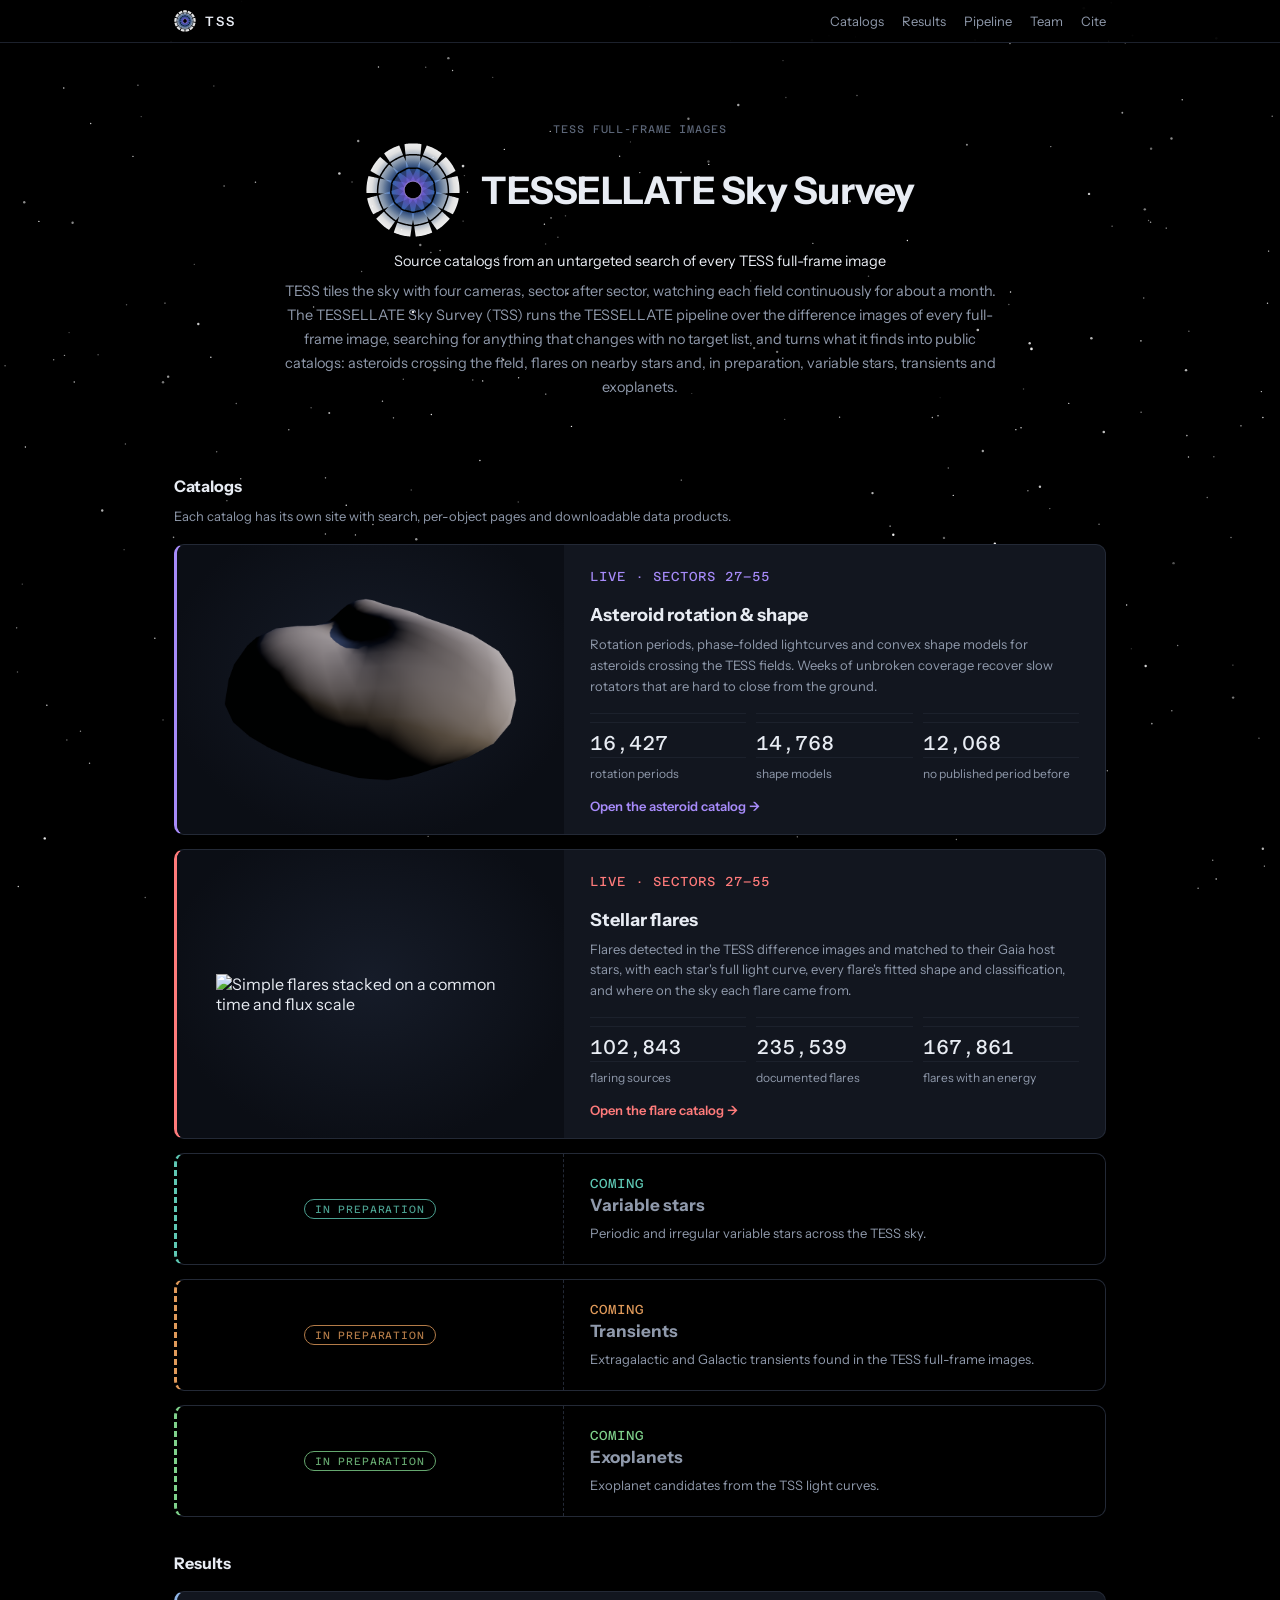
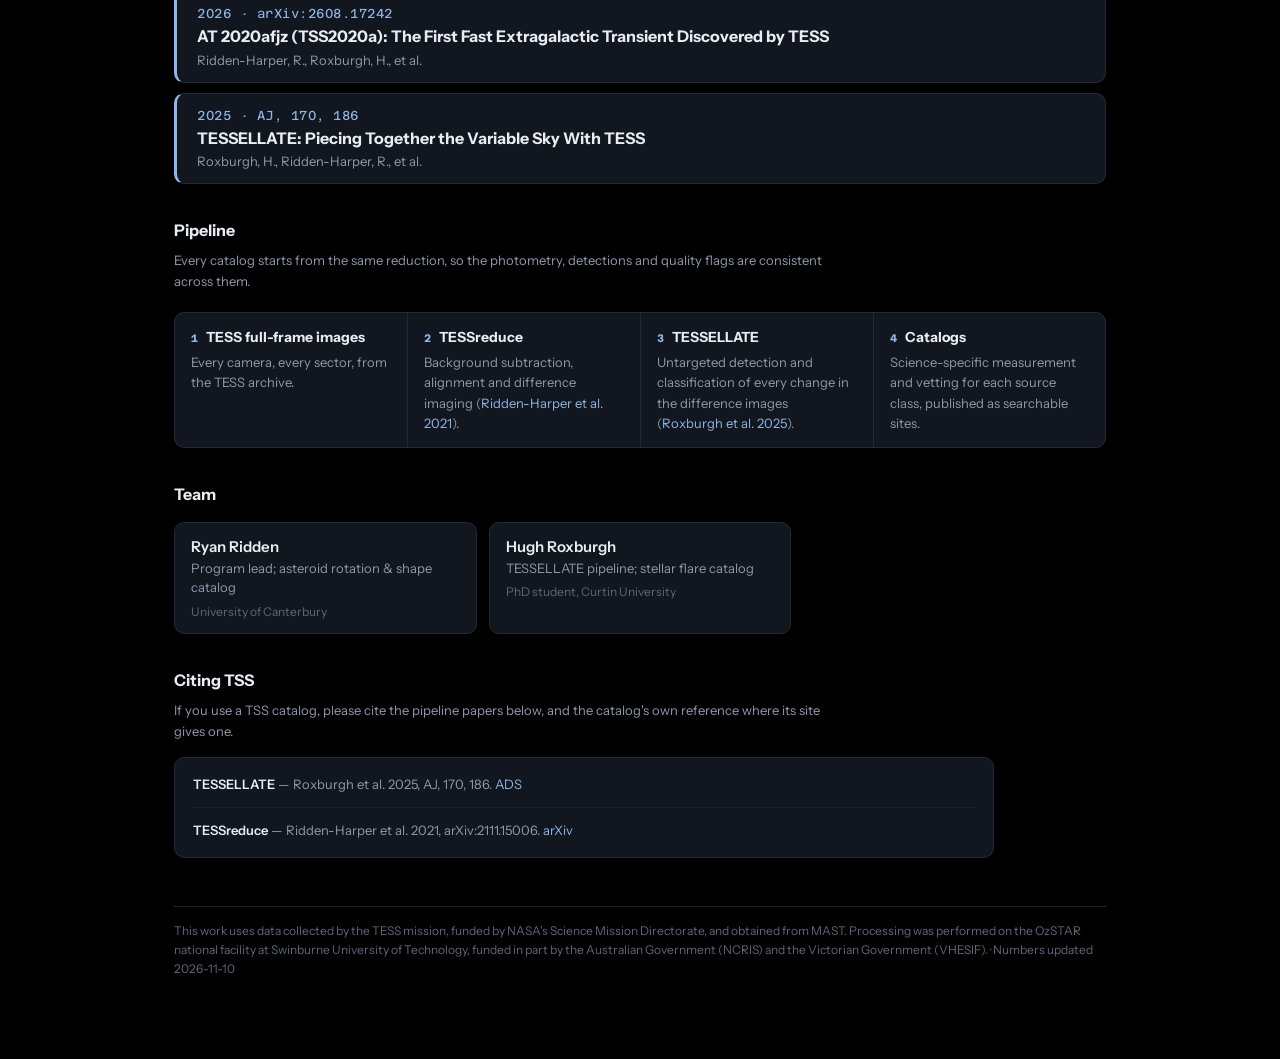
==== commit 0ae5b4d6: "edit" ====
--- a/index.html
+++ b/index.html
@@ -6,7 +6,7 @@
 <link rel="preconnect" href="https://fonts.googleapis.com">
 <link rel="preconnect" href="https://fonts.gstatic.com" crossorigin>
 <link rel="stylesheet" href="https://fonts.googleapis.com/css2?family=Instrument+Sans:ital,wght@0,400;0,500;0,600;0,700;1,400&family=Azeret+Mono:wght@400;500&display=swap">
-<link rel="stylesheet" href="assets/site.css?v=14">
+<link rel="stylesheet" href="assets/site.css?v=15">
 
 <!-- loader: generated by tools/make_logo.py --loader -->
 <div id="loader"><style>#loader{position:fixed;inset:0;z-index:100;display:flex;align-items:center;justify-content:center;background:#000;animation:ld-out 0.4s ease 3.42s forwards}#loader svg{width:min(60vmin,400px);height:auto}#loader use{opacity:0;animation:ld-in 0.3s ease-out forwards,ld-fade 0.8s linear forwards;animation-delay:calc(var(--i) * 0.11s),2.62s}.ld-k0{animation:ld-k0 0.45s ease 1.77s forwards}@keyframes ld-k0{to{stop-color:#c4b0ff;stop-opacity:0.82}}.ld-k1{animation:ld-k1 0.45s ease 1.77s forwards}@keyframes ld-k1{to{stop-color:#a98cf8;stop-opacity:0.63}}@keyframes ld-in{to{opacity:1}}@keyframes ld-fade{to{opacity:0}}@keyframes ld-out{to{opacity:0;visibility:hidden}}@media (prefers-reduced-motion:reduce){#loader{display:none}}</style><svg viewBox="-136.1 -136.1 272.2 272.2" aria-hidden="true"><defs><radialGradient id="ld-g" gradientUnits="userSpaceOnUse" cx="0" cy="0" r="136.1"><stop class="ld-k0" offset="0.17" stop-color="#8665ef" stop-opacity="0.453"/><stop class="ld-k1" offset="0.185" stop-color="#8367ef" stop-opacity="0.456"/><stop offset="0.21" stop-color="#7d6aee" stop-opacity="0.46"/><stop offset="0.45" stop-color="#4a86e8" stop-opacity="0.5"/><stop offset="0.64" stop-color="#b9d3f5" stop-opacity="0.68"/><stop offset="0.86" stop-color="#ffffff" stop-opacity="0.88"/><stop offset="1.0" stop-color="#ffffff" stop-opacity="0.95"/></radialGradient><g id="ld-s0"><path d="M24.1,-129.9 21.2,-130.4 18.2,-130.8 15.2,-131.2 12.2,-131.5 9.2,-131.7 6.1,-131.9 3.1,-132.0 0.0,-132.0 -3.1,-132.0 -6.1,-131.9 -9.2,-131.7 -12.2,-131.5 -15.2,-131.2 -18.2,-130.8 -21.2,-130.4 -24.1,-129.9 -24.0,-128.3 -23.8,-126.5 -23.6,-124.8 -23.5,-123.0 -23.3,-121.3 -23.1,-119.5 -23.0,-117.6 -22.8,-115.8 -22.6,-113.9 -22.4,-112.1 -22.2,-110.2 -22.0,-108.3 -21.8,-106.4 -21.5,-104.5 -21.3,-102.6 -21.1,-100.7 -18.5,-101.0 -15.9,-101.3 -13.3,-101.6 -10.7,-101.8 -8.0,-101.9 -5.3,-102.0 -2.7,-102.1 0.0,-102.1 2.7,-102.1 5.3,-102.0 8.0,-101.9 10.7,-101.8 13.3,-101.6 15.9,-101.3 18.5,-101.0 21.1,-100.7 21.3,-102.6 21.5,-104.5 21.8,-106.4 22.0,-108.3 22.2,-110.2 22.4,-112.1 22.6,-113.9 22.8,-115.8 23.0,-117.6 23.1,-119.5 23.3,-121.3 23.5,-123.0 23.6,-124.8 23.8,-126.5 24.0,-128.3Z"/><path d="M20.8,-96.5 18.3,-96.8 15.7,-97.1 13.1,-97.3 10.5,-97.5 7.9,-97.7 5.3,-97.8 2.6,-97.8 0.0,-97.9 -2.6,-97.8 -5.3,-97.8 -7.9,-97.7 -10.5,-97.5 -13.1,-97.3 -15.7,-97.1 -18.3,-96.8 -20.8,-96.5 -20.7,-94.6 -20.7,-92.6 -20.6,-90.6 -20.6,-88.5 -20.5,-86.5 -20.4,-84.4 -20.3,-82.3 -20.2,-80.2 -20.1,-78.1 -20.0,-76.0 -19.9,-73.9 -19.7,-71.8 -19.6,-69.6 -19.5,-67.5 -19.3,-65.4 -19.2,-63.3 -16.8,-63.5 -14.5,-63.7 -12.1,-63.8 -9.7,-63.9 -7.3,-64.0 -4.8,-64.1 -2.4,-64.1 0.0,-64.1 2.4,-64.1 4.8,-64.1 7.3,-64.0 9.7,-63.9 12.1,-63.8 14.5,-63.7 16.8,-63.5 19.2,-63.3 19.3,-65.4 19.5,-67.5 19.6,-69.6 19.7,-71.8 19.9,-73.9 20.0,-76.0 20.1,-78.1 20.2,-80.2 20.3,-82.3 20.4,-84.4 20.5,-86.5 20.6,-88.5 20.6,-90.6 20.7,-92.6 20.7,-94.6Z"/><path d="M19.0,-58.7 16.7,-58.9 14.3,-59.0 12.0,-59.2 9.6,-59.3 7.2,-59.4 4.8,-59.4 2.4,-59.5 0.0,-59.5 -2.4,-59.5 -4.8,-59.4 -7.2,-59.4 -9.6,-59.3 -12.0,-59.2 -14.3,-59.0 -16.7,-58.9 -19.0,-58.7 -19.0,-56.6 -19.0,-54.4 -19.0,-52.2 -19.0,-50.0 -19.0,-47.8 -19.0,-45.5 -18.9,-43.3 -18.9,-41.0 -18.8,-38.8 -18.8,-36.5 -18.7,-34.3 -18.6,-32.0 -18.6,-29.8 -18.5,-27.5 -18.4,-25.3 -18.3,-23.1 -16.0,-23.1 -13.8,-23.2 -11.5,-23.2 -9.2,-23.3 -6.9,-23.3 -4.6,-23.3 -2.3,-23.3 0.0,-23.3 2.3,-23.3 4.6,-23.3 6.9,-23.3 9.2,-23.3 11.5,-23.2 13.8,-23.2 16.0,-23.1 18.3,-23.1 18.4,-25.3 18.5,-27.5 18.6,-29.8 18.6,-32.0 18.7,-34.3 18.8,-36.5 18.8,-38.8 18.9,-41.0 18.9,-43.3 19.0,-45.5 19.0,-47.8 19.0,-50.0 19.0,-52.2 19.0,-54.4 19.0,-56.6Z"/></g><g id="ld-s1"><path d="M-39.1,-126.3 -41.9,-125.3 -44.7,-124.3 -47.5,-123.2 -50.3,-122.1 -53.1,-120.9 -55.9,-119.6 -58.6,-118.3 -61.3,-116.9 -64.0,-115.4 -66.7,-113.9 -69.3,-112.4 -71.9,-110.7 -74.4,-109.1 -76.9,-107.4 -79.3,-105.6 -81.7,-103.9 -80.8,-102.4 -79.9,-101.0 -78.9,-99.5 -78.0,-98.0 -77.0,-96.5 -76.0,-95.0 -75.0,-93.5 -74.0,-91.9 -72.9,-90.4 -71.9,-88.8 -70.8,-87.3 -69.8,-85.7 -68.7,-84.1 -67.6,-82.5 -66.6,-80.9 -65.5,-79.4 -63.3,-80.9 -61.2,-82.3 -59.0,-83.7 -56.7,-85.2 -54.4,-86.5 -52.1,-87.9 -49.8,-89.2 -47.5,-90.4 -45.1,-91.6 -42.7,-92.8 -40.3,-94.0 -37.9,-95.1 -35.4,-96.1 -33.0,-97.1 -30.6,-98.1 -28.1,-99.0 -28.8,-100.8 -29.5,-102.5 -30.2,-104.3 -30.9,-106.1 -31.6,-107.9 -32.3,-109.6 -33.0,-111.4 -33.6,-113.1 -34.3,-114.8 -35.0,-116.5 -35.7,-118.2 -36.4,-119.9 -37.1,-121.5 -37.7,-123.1 -38.4,-124.7Z"/><path d="M-26.4,-95.1 -28.8,-94.2 -31.2,-93.3 -33.6,-92.3 -36.0,-91.2 -38.4,-90.2 -40.8,-89.0 -43.1,-87.9 -45.5,-86.7 -47.8,-85.4 -50.1,-84.1 -52.4,-82.8 -54.6,-81.5 -56.8,-80.1 -59.0,-78.7 -61.2,-77.3 -63.3,-75.8 -62.3,-74.1 -61.3,-72.4 -60.4,-70.6 -59.3,-68.8 -58.3,-67.1 -57.3,-65.3 -56.2,-63.5 -55.2,-61.7 -54.1,-59.8 -53.0,-58.0 -51.9,-56.2 -50.8,-54.4 -49.7,-52.6 -48.6,-50.8 -47.5,-48.9 -46.4,-47.1 -44.4,-48.4 -42.4,-49.7 -40.3,-50.9 -38.3,-52.1 -36.2,-53.3 -34.1,-54.5 -31.9,-55.6 -29.8,-56.8 -27.6,-57.9 -25.5,-59.0 -23.3,-60.1 -21.1,-61.1 -19.0,-62.1 -16.8,-63.1 -14.6,-64.0 -12.5,-65.0 -13.3,-66.9 -14.2,-68.8 -15.0,-70.8 -15.9,-72.7 -16.8,-74.7 -17.6,-76.6 -18.5,-78.5 -19.4,-80.4 -20.3,-82.3 -21.2,-84.2 -22.1,-86.1 -22.9,-87.9 -23.8,-89.8 -24.7,-91.6 -25.6,-93.4Z"/><path d="M-10.4,-60.8 -12.6,-59.9 -14.7,-58.9 -16.9,-58.0 -19.0,-56.9 -21.2,-55.9 -23.4,-54.8 -25.5,-53.8 -27.6,-52.7 -29.8,-51.5 -31.9,-50.4 -34.0,-49.2 -36.0,-48.0 -38.1,-46.8 -40.1,-45.6 -42.1,-44.4 -44.1,-43.1 -43.1,-41.2 -42.1,-39.3 -41.1,-37.4 -40.1,-35.4 -39.0,-33.5 -37.9,-31.5 -36.9,-29.5 -35.8,-27.6 -34.7,-25.6 -33.6,-23.6 -32.5,-21.6 -31.4,-19.7 -30.3,-17.7 -29.1,-15.8 -28.0,-13.8 -26.9,-11.9 -24.9,-13.0 -23.0,-14.1 -21.0,-15.2 -19.0,-16.3 -17.0,-17.4 -14.9,-18.5 -12.9,-19.6 -10.8,-20.7 -8.8,-21.7 -6.7,-22.8 -4.7,-23.9 -2.6,-24.9 -0.6,-25.9 1.4,-26.9 3.5,-27.9 5.5,-28.9 4.5,-30.9 3.6,-32.9 2.6,-35.0 1.6,-37.0 0.6,-39.0 -0.4,-41.1 -1.4,-43.1 -2.4,-45.1 -3.4,-47.1 -4.4,-49.1 -5.4,-51.1 -6.4,-53.1 -7.4,-55.1 -8.4,-57.0 -9.4,-58.9Z"/></g><g id="ld-s2"><path d="M-93.3,-93.6 -95.3,-91.5 -97.3,-89.3 -99.3,-87.0 -101.3,-84.7 -103.2,-82.3 -105.0,-79.9 -106.9,-77.5 -108.6,-75.0 -110.3,-72.4 -112.0,-69.9 -113.6,-67.3 -115.1,-64.7 -116.6,-62.0 -118.0,-59.3 -119.3,-56.7 -120.6,-54.0 -119.2,-53.1 -117.7,-52.3 -116.1,-51.4 -114.6,-50.6 -113.0,-49.7 -111.5,-48.8 -109.8,-47.9 -108.2,-47.0 -106.6,-46.1 -104.9,-45.2 -103.3,-44.3 -101.6,-43.4 -99.9,-42.5 -98.2,-41.6 -96.5,-40.7 -94.9,-39.9 -93.7,-42.2 -92.4,-44.5 -91.1,-46.8 -89.8,-49.0 -88.4,-51.3 -87.0,-53.6 -85.5,-55.8 -84.0,-58.0 -82.5,-60.2 -80.9,-62.4 -79.3,-64.5 -77.7,-66.6 -76.0,-68.6 -74.3,-70.6 -72.6,-72.6 -70.9,-74.6 -72.3,-75.8 -73.8,-77.1 -75.2,-78.3 -76.6,-79.6 -78.1,-80.8 -79.5,-82.1 -80.9,-83.3 -82.4,-84.5 -83.8,-85.7 -85.2,-86.9 -86.5,-88.1 -87.9,-89.2 -89.3,-90.4 -90.6,-91.5 -91.9,-92.6Z"/><path d="M-67.6,-71.9 -69.3,-70.0 -71.0,-68.1 -72.7,-66.1 -74.3,-64.0 -75.9,-62.0 -77.5,-59.9 -79.0,-57.8 -80.5,-55.6 -82.0,-53.4 -83.5,-51.2 -84.9,-49.0 -86.2,-46.8 -87.6,-44.5 -88.8,-42.3 -90.1,-40.0 -91.3,-37.7 -89.6,-36.6 -87.9,-35.6 -86.3,-34.5 -84.5,-33.4 -82.8,-32.3 -81.1,-31.2 -79.3,-30.1 -77.5,-29.0 -75.7,-27.8 -73.9,-26.7 -72.1,-25.6 -70.3,-24.5 -68.4,-23.4 -66.6,-22.3 -64.8,-21.3 -63.0,-20.2 -61.8,-22.2 -60.6,-24.3 -59.4,-26.3 -58.1,-28.4 -56.8,-30.4 -55.5,-32.4 -54.1,-34.4 -52.8,-36.4 -51.4,-38.4 -50.0,-40.4 -48.6,-42.3 -47.1,-44.3 -45.7,-46.2 -44.2,-48.1 -42.7,-49.9 -41.2,-51.7 -42.9,-53.1 -44.5,-54.4 -46.2,-55.7 -47.9,-57.0 -49.5,-58.3 -51.2,-59.6 -52.9,-60.9 -54.6,-62.2 -56.2,-63.5 -57.9,-64.7 -59.5,-66.0 -61.2,-67.2 -62.8,-68.4 -64.4,-69.6 -66.0,-70.8Z"/><path d="M-37.5,-49.0 -39.0,-47.2 -40.4,-45.3 -41.9,-43.5 -43.3,-41.6 -44.8,-39.7 -46.2,-37.7 -47.6,-35.8 -48.9,-33.8 -50.3,-31.8 -51.6,-29.8 -52.9,-27.8 -54.2,-25.8 -55.5,-23.8 -56.7,-21.7 -57.9,-19.7 -59.1,-17.7 -57.4,-16.5 -55.6,-15.2 -53.8,-14.0 -51.9,-12.8 -50.1,-11.5 -48.2,-10.3 -46.4,-9.0 -44.5,-7.8 -42.6,-6.5 -40.7,-5.3 -38.8,-4.1 -36.9,-2.8 -35.0,-1.6 -33.1,-0.4 -31.2,0.8 -29.4,2.0 -28.1,0.1 -26.9,-1.8 -25.7,-3.7 -24.4,-5.6 -23.1,-7.5 -21.8,-9.4 -20.5,-11.4 -19.2,-13.3 -17.9,-15.2 -16.6,-17.1 -15.2,-18.9 -13.9,-20.8 -12.6,-22.7 -11.2,-24.5 -9.9,-26.3 -8.6,-28.1 -10.4,-29.5 -12.1,-30.8 -13.9,-32.2 -15.8,-33.5 -17.6,-34.9 -19.4,-36.2 -21.2,-37.5 -23.1,-38.8 -24.9,-40.2 -26.7,-41.5 -28.5,-42.8 -30.4,-44.0 -32.2,-45.3 -34.0,-46.6 -35.7,-47.8Z"/></g><g id="ld-s3"><path d="M-126.1,-39.6 -126.9,-36.7 -127.7,-33.8 -128.4,-30.9 -129.0,-27.9 -129.6,-25.0 -130.2,-22.0 -130.6,-18.9 -131.0,-15.9 -131.4,-12.9 -131.6,-9.8 -131.8,-6.8 -132.0,-3.7 -132.1,-0.7 -132.1,2.3 -132.0,5.3 -131.9,8.3 -130.2,8.3 -128.5,8.4 -126.7,8.4 -125.0,8.5 -123.2,8.5 -121.4,8.6 -119.5,8.6 -117.7,8.6 -115.8,8.7 -113.9,8.7 -112.0,8.7 -110.1,8.8 -108.2,8.8 -106.3,8.8 -104.4,8.8 -102.5,8.8 -102.5,6.2 -102.5,3.6 -102.4,1.0 -102.3,-1.7 -102.1,-4.3 -101.9,-7.0 -101.7,-9.7 -101.4,-12.3 -101.0,-15.0 -100.6,-17.6 -100.2,-20.2 -99.7,-22.8 -99.2,-25.4 -98.7,-28.0 -98.1,-30.6 -97.4,-33.1 -99.3,-33.5 -101.1,-34.0 -103.0,-34.4 -104.9,-34.9 -106.7,-35.3 -108.5,-35.7 -110.4,-36.1 -112.2,-36.6 -114.0,-37.0 -115.8,-37.4 -117.6,-37.8 -119.3,-38.1 -121.0,-38.5 -122.8,-38.9 -124.4,-39.2Z"/><path d="M-93.3,-32.3 -93.9,-29.8 -94.5,-27.3 -95.0,-24.7 -95.6,-22.2 -96.0,-19.6 -96.4,-17.0 -96.8,-14.4 -97.2,-11.8 -97.5,-9.2 -97.7,-6.6 -97.9,-3.9 -98.1,-1.3 -98.2,1.3 -98.3,3.9 -98.3,6.4 -98.3,9.0 -96.4,9.2 -94.4,9.4 -92.4,9.6 -90.4,9.7 -88.3,9.9 -86.3,10.1 -84.2,10.2 -82.1,10.4 -80.0,10.5 -77.9,10.7 -75.7,10.8 -73.6,10.9 -71.5,11.1 -69.4,11.2 -67.3,11.3 -65.2,11.4 -65.1,9.0 -64.9,6.7 -64.8,4.3 -64.6,1.9 -64.4,-0.5 -64.2,-2.9 -63.9,-5.3 -63.7,-7.7 -63.4,-10.1 -63.0,-12.5 -62.7,-14.9 -62.3,-17.3 -61.9,-19.7 -61.5,-22.0 -61.0,-24.3 -60.5,-26.7 -62.6,-27.1 -64.7,-27.5 -66.8,-27.8 -68.9,-28.2 -71.0,-28.6 -73.1,-29.0 -75.1,-29.4 -77.2,-29.7 -79.3,-30.1 -81.3,-30.4 -83.4,-30.8 -85.4,-31.1 -87.4,-31.4 -89.4,-31.7 -91.4,-32.0Z"/><path d="M-56.0,-25.9 -56.4,-23.7 -56.9,-21.3 -57.3,-19.0 -57.7,-16.7 -58.1,-14.3 -58.4,-11.9 -58.7,-9.6 -59.0,-7.2 -59.3,-4.8 -59.6,-2.4 -59.8,0.0 -60.0,2.4 -60.2,4.8 -60.3,7.1 -60.5,9.5 -60.6,11.8 -58.4,12.1 -56.3,12.3 -54.1,12.6 -51.9,12.8 -49.7,13.1 -47.5,13.3 -45.3,13.6 -43.0,13.8 -40.8,14.0 -38.5,14.2 -36.3,14.4 -34.0,14.6 -31.8,14.8 -29.5,15.0 -27.3,15.2 -25.1,15.4 -24.9,13.1 -24.7,10.9 -24.4,8.6 -24.2,6.4 -24.0,4.1 -23.7,1.8 -23.4,-0.5 -23.2,-2.8 -22.9,-5.1 -22.6,-7.4 -22.3,-9.7 -22.0,-12.0 -21.7,-14.2 -21.3,-16.5 -21.0,-18.7 -20.7,-20.9 -22.9,-21.3 -25.1,-21.6 -27.3,-22.0 -29.5,-22.4 -31.8,-22.7 -34.0,-23.0 -36.2,-23.4 -38.5,-23.7 -40.7,-24.0 -42.9,-24.3 -45.1,-24.6 -47.3,-24.9 -49.5,-25.2 -51.7,-25.4 -53.9,-25.7Z"/></g><g id="ld-s4"><path d="M-130.0,23.6 -129.4,26.5 -128.8,29.4 -128.0,32.3 -127.2,35.2 -126.4,38.1 -125.5,41.0 -124.5,43.9 -123.4,46.8 -122.3,49.7 -121.1,52.5 -119.9,55.3 -118.6,58.0 -117.3,60.7 -115.9,63.4 -114.4,66.0 -113.0,68.6 -111.4,67.9 -109.9,67.1 -108.3,66.4 -106.7,65.6 -105.1,64.8 -103.5,64.0 -101.8,63.2 -100.2,62.4 -98.5,61.5 -96.8,60.7 -95.2,59.8 -93.5,58.9 -91.8,58.1 -90.1,57.2 -88.4,56.3 -86.7,55.4 -87.9,53.1 -89.1,50.8 -90.2,48.4 -91.4,46.0 -92.5,43.6 -93.5,41.2 -94.5,38.7 -95.5,36.2 -96.4,33.7 -97.3,31.2 -98.1,28.7 -98.9,26.1 -99.7,23.6 -100.4,21.0 -101.0,18.5 -101.6,16.0 -103.5,16.5 -105.3,16.9 -107.2,17.4 -109.0,17.9 -110.9,18.3 -112.7,18.8 -114.5,19.3 -116.3,19.8 -118.1,20.2 -119.9,20.7 -121.6,21.2 -123.4,21.7 -125.1,22.1 -126.8,22.6 -128.4,23.1Z"/><path d="M-97.6,14.8 -97.0,17.3 -96.4,19.8 -95.7,22.3 -94.9,24.8 -94.1,27.3 -93.3,29.8 -92.4,32.2 -91.5,34.7 -90.6,37.2 -89.6,39.6 -88.5,42.0 -87.5,44.4 -86.4,46.8 -85.2,49.1 -84.1,51.4 -82.9,53.7 -81.1,52.9 -79.2,52.2 -77.4,51.4 -75.5,50.6 -73.6,49.8 -71.7,49.0 -69.8,48.2 -67.9,47.3 -65.9,46.5 -64.0,45.6 -62.1,44.8 -60.1,43.9 -58.2,43.0 -56.2,42.1 -54.3,41.3 -52.4,40.4 -53.4,38.2 -54.4,36.1 -55.4,33.9 -56.3,31.7 -57.3,29.5 -58.2,27.3 -59.1,25.0 -60.0,22.7 -60.8,20.5 -61.6,18.2 -62.4,15.9 -63.2,13.6 -63.9,11.3 -64.7,9.1 -65.3,6.8 -66.0,4.5 -68.0,5.1 -70.0,5.8 -72.1,6.4 -74.1,7.0 -76.1,7.6 -78.2,8.3 -80.2,8.9 -82.2,9.6 -84.2,10.2 -86.2,10.9 -88.1,11.5 -90.1,12.2 -92.0,12.8 -93.9,13.5 -95.8,14.1Z"/><path d="M-61.6,3.0 -61.0,5.3 -60.3,7.5 -59.6,9.8 -58.8,12.0 -58.1,14.3 -57.3,16.6 -56.4,18.8 -55.6,21.1 -54.7,23.3 -53.9,25.6 -52.9,27.8 -52.0,30.0 -51.1,32.2 -50.1,34.3 -49.1,36.5 -48.1,38.6 -46.1,37.8 -44.1,37.1 -42.1,36.3 -40.0,35.5 -37.9,34.7 -35.9,33.9 -33.8,33.0 -31.7,32.2 -29.6,31.4 -27.5,30.5 -25.4,29.6 -23.3,28.8 -21.2,27.9 -19.2,27.0 -17.1,26.1 -15.1,25.3 -15.9,23.2 -16.8,21.1 -17.6,19.0 -18.5,16.9 -19.3,14.7 -20.2,12.6 -21.0,10.4 -21.8,8.3 -22.6,6.1 -23.4,3.9 -24.2,1.8 -25.0,-0.4 -25.8,-2.5 -26.6,-4.7 -27.3,-6.8 -28.0,-8.9 -30.1,-8.2 -32.3,-7.5 -34.4,-6.8 -36.5,-6.1 -38.7,-5.3 -40.8,-4.6 -42.9,-3.8 -45.1,-3.1 -47.2,-2.3 -49.3,-1.6 -51.4,-0.8 -53.5,-0.0 -55.6,0.7 -57.6,1.5 -59.6,2.3Z"/></g><g id="ld-s5"><path d="M-104.2,81.3 -102.3,83.6 -100.4,85.9 -98.4,88.1 -96.3,90.3 -94.2,92.5 -92.0,94.6 -89.8,96.7 -87.5,98.8 -85.2,100.8 -82.9,102.8 -80.5,104.6 -78.1,106.5 -75.6,108.3 -73.1,110.0 -70.6,111.6 -68.1,113.2 -67.1,111.9 -66.1,110.5 -65.1,109.1 -64.0,107.7 -63.0,106.2 -61.9,104.8 -60.8,103.3 -59.7,101.8 -58.6,100.2 -57.6,98.7 -56.5,97.2 -55.4,95.6 -54.3,94.1 -53.2,92.5 -52.1,90.9 -51.0,89.4 -53.1,87.9 -55.3,86.4 -57.4,84.8 -59.5,83.2 -61.6,81.6 -63.7,79.9 -65.7,78.2 -67.7,76.4 -69.7,74.6 -71.7,72.8 -73.6,71.0 -75.5,69.1 -77.3,67.2 -79.1,65.3 -80.8,63.3 -82.6,61.4 -84.0,62.7 -85.4,63.9 -86.8,65.2 -88.3,66.5 -89.7,67.8 -91.1,69.0 -92.4,70.3 -93.8,71.6 -95.2,72.8 -96.5,74.1 -97.9,75.3 -99.2,76.5 -100.5,77.7 -101.7,78.9 -103.0,80.1Z"/><path d="M-79.6,58.5 -77.9,60.4 -76.1,62.3 -74.4,64.2 -72.5,66.0 -70.7,67.9 -68.8,69.7 -66.9,71.5 -64.9,73.3 -62.9,75.0 -60.9,76.7 -58.9,78.3 -56.8,80.0 -54.7,81.5 -52.7,83.1 -50.6,84.6 -48.4,86.0 -47.2,84.5 -45.9,83.0 -44.6,81.5 -43.3,79.9 -42.0,78.3 -40.7,76.7 -39.4,75.1 -38.1,73.4 -36.8,71.8 -35.5,70.1 -34.1,68.5 -32.8,66.8 -31.5,65.1 -30.2,63.4 -28.9,61.8 -27.6,60.1 -29.5,58.7 -31.4,57.2 -33.3,55.8 -35.1,54.3 -37.0,52.7 -38.9,51.2 -40.7,49.6 -42.5,48.0 -44.3,46.4 -46.1,44.7 -47.9,43.1 -49.6,41.4 -51.3,39.8 -53.0,38.1 -54.7,36.4 -56.3,34.7 -57.8,36.2 -59.3,37.6 -60.9,39.1 -62.4,40.6 -63.9,42.1 -65.4,43.7 -66.8,45.2 -68.3,46.7 -69.8,48.2 -71.2,49.7 -72.7,51.2 -74.1,52.6 -75.5,54.1 -76.9,55.6 -78.2,57.0Z"/><path d="M-53.2,31.3 -51.5,33.0 -49.9,34.7 -48.2,36.3 -46.5,38.0 -44.8,39.6 -43.0,41.3 -41.2,42.9 -39.4,44.5 -37.6,46.1 -35.8,47.7 -34.0,49.2 -32.1,50.7 -30.3,52.2 -28.4,53.7 -26.6,55.1 -24.7,56.5 -23.3,54.9 -21.8,53.3 -20.4,51.7 -18.9,50.0 -17.5,48.3 -16.0,46.7 -14.5,45.0 -13.1,43.2 -11.6,41.5 -10.2,39.8 -8.7,38.0 -7.3,36.3 -5.8,34.6 -4.4,32.8 -3.0,31.1 -1.6,29.4 -3.3,27.9 -5.1,26.5 -6.8,25.0 -8.5,23.5 -10.3,22.0 -12.0,20.5 -13.7,19.0 -15.5,17.5 -17.2,15.9 -18.9,14.4 -20.6,12.8 -22.3,11.3 -24.0,9.8 -25.7,8.2 -27.3,6.7 -29.0,5.1 -30.5,6.7 -32.1,8.3 -33.6,10.0 -35.2,11.6 -36.7,13.2 -38.3,14.9 -39.8,16.5 -41.3,18.2 -42.9,19.9 -44.4,21.5 -45.9,23.2 -47.4,24.8 -48.8,26.5 -50.3,28.1 -51.7,29.7Z"/></g><g id="ld-s6"><path d="M-54.5,120.4 -51.8,121.6 -49.0,122.7 -46.2,123.7 -43.3,124.7 -40.4,125.7 -37.5,126.6 -34.5,127.4 -31.6,128.2 -28.6,128.9 -25.6,129.5 -22.6,130.1 -19.6,130.6 -16.6,131.0 -13.6,131.4 -10.7,131.7 -7.7,131.9 -7.4,130.3 -7.2,128.6 -6.9,126.8 -6.6,125.1 -6.4,123.3 -6.1,121.5 -5.9,119.7 -5.6,117.9 -5.3,116.0 -5.1,114.2 -4.8,112.3 -4.6,110.4 -4.3,108.5 -4.1,106.6 -3.9,104.7 -3.6,102.8 -6.2,102.5 -8.8,102.2 -11.4,101.8 -14.0,101.3 -16.6,100.9 -19.2,100.3 -21.8,99.8 -24.4,99.1 -27.0,98.5 -29.6,97.8 -32.2,97.0 -34.7,96.3 -37.2,95.4 -39.7,94.6 -42.2,93.7 -44.6,92.7 -45.2,94.5 -45.9,96.3 -46.6,98.1 -47.2,99.9 -47.9,101.7 -48.5,103.4 -49.2,105.2 -49.8,107.0 -50.4,108.7 -51.1,110.4 -51.7,112.2 -52.3,113.8 -52.8,115.5 -53.4,117.2 -53.9,118.8Z"/><path d="M-43.3,88.7 -40.9,89.7 -38.5,90.5 -36.0,91.4 -33.5,92.2 -31.0,92.9 -28.5,93.7 -26.0,94.4 -23.4,95.0 -20.9,95.6 -18.3,96.2 -15.7,96.7 -13.1,97.2 -10.6,97.6 -8.0,98.0 -5.5,98.4 -2.9,98.7 -2.5,96.8 -2.1,94.8 -1.6,92.9 -1.2,90.9 -0.8,88.9 -0.4,86.8 0.0,84.8 0.4,82.7 0.8,80.7 1.2,78.6 1.6,76.5 2.0,74.4 2.4,72.3 2.7,70.2 3.1,68.1 3.5,66.1 1.1,65.7 -1.2,65.3 -3.6,64.8 -5.9,64.4 -8.3,63.9 -10.6,63.4 -13.0,62.8 -15.3,62.3 -17.7,61.7 -20.0,61.1 -22.4,60.4 -24.7,59.7 -27.0,59.1 -29.3,58.4 -31.5,57.6 -33.8,56.9 -34.4,58.9 -35.0,60.9 -35.7,62.9 -36.3,65.0 -37.0,67.0 -37.6,69.0 -38.2,71.1 -38.8,73.1 -39.4,75.1 -40.0,77.1 -40.6,79.1 -41.1,81.0 -41.7,83.0 -42.2,84.9 -42.8,86.9Z"/><path d="M-32.5,52.4 -30.3,53.2 -28.0,53.9 -25.8,54.6 -23.5,55.3 -21.2,55.9 -18.9,56.5 -16.6,57.2 -14.2,57.7 -11.9,58.3 -9.5,58.8 -7.2,59.4 -4.9,59.8 -2.5,60.3 -0.2,60.7 2.1,61.2 4.4,61.5 4.9,59.5 5.5,57.4 6.0,55.2 6.5,53.1 7.0,50.9 7.5,48.8 8.0,46.6 8.5,44.4 9.0,42.2 9.5,40.0 10.0,37.7 10.4,35.5 10.9,33.3 11.3,31.1 11.8,28.9 12.2,26.8 10.0,26.3 7.8,25.8 5.6,25.3 3.4,24.8 1.2,24.3 -1.1,23.8 -3.3,23.2 -5.6,22.7 -7.8,22.1 -10.1,21.5 -12.3,21.0 -14.5,20.4 -16.7,19.8 -18.9,19.2 -21.1,18.6 -23.3,18.0 -23.9,20.1 -24.5,22.3 -25.1,24.4 -25.7,26.6 -26.4,28.8 -27.0,31.0 -27.6,33.2 -28.1,35.3 -28.7,37.5 -29.3,39.7 -29.9,41.8 -30.4,44.0 -31.0,46.1 -31.5,48.3 -32.0,50.4Z"/></g><g id="ld-s7"><path d="M7.7,131.9 10.7,131.7 13.6,131.4 16.6,131.0 19.6,130.6 22.6,130.1 25.6,129.5 28.6,128.9 31.6,128.2 34.5,127.4 37.5,126.6 40.4,125.7 43.3,124.7 46.2,123.7 49.0,122.7 51.8,121.6 54.5,120.4 53.9,118.8 53.4,117.2 52.8,115.5 52.3,113.8 51.7,112.2 51.1,110.4 50.4,108.7 49.8,107.0 49.2,105.2 48.5,103.4 47.9,101.7 47.2,99.9 46.6,98.1 45.9,96.3 45.2,94.5 44.6,92.7 42.2,93.7 39.7,94.6 37.2,95.4 34.7,96.3 32.2,97.0 29.6,97.8 27.0,98.5 24.4,99.1 21.8,99.8 19.2,100.3 16.6,100.9 14.0,101.3 11.4,101.8 8.8,102.2 6.2,102.5 3.6,102.8 3.9,104.7 4.1,106.6 4.3,108.5 4.6,110.4 4.8,112.3 5.1,114.2 5.3,116.0 5.6,117.9 5.9,119.7 6.1,121.5 6.4,123.3 6.6,125.1 6.9,126.8 7.2,128.6 7.4,130.3Z"/><path d="M2.9,98.7 5.5,98.4 8.0,98.0 10.6,97.6 13.1,97.2 15.7,96.7 18.3,96.2 20.9,95.6 23.4,95.0 26.0,94.4 28.5,93.7 31.0,92.9 33.5,92.2 36.0,91.4 38.5,90.5 40.9,89.7 43.3,88.7 42.8,86.9 42.2,84.9 41.7,83.0 41.1,81.0 40.6,79.1 40.0,77.1 39.4,75.1 38.8,73.1 38.2,71.1 37.6,69.0 37.0,67.0 36.3,65.0 35.7,62.9 35.0,60.9 34.4,58.9 33.8,56.9 31.5,57.6 29.3,58.4 27.0,59.1 24.7,59.7 22.4,60.4 20.0,61.1 17.7,61.7 15.3,62.3 13.0,62.8 10.6,63.4 8.3,63.9 5.9,64.4 3.6,64.8 1.2,65.3 -1.1,65.7 -3.5,66.1 -3.1,68.1 -2.7,70.2 -2.4,72.3 -2.0,74.4 -1.6,76.5 -1.2,78.6 -0.8,80.7 -0.4,82.7 -0.0,84.8 0.4,86.8 0.8,88.9 1.2,90.9 1.6,92.9 2.1,94.8 2.5,96.8Z"/><path d="M-4.4,61.5 -2.1,61.2 0.2,60.7 2.5,60.3 4.9,59.8 7.2,59.4 9.5,58.8 11.9,58.3 14.2,57.7 16.6,57.2 18.9,56.5 21.2,55.9 23.5,55.3 25.8,54.6 28.0,53.9 30.3,53.2 32.5,52.4 32.0,50.4 31.5,48.3 31.0,46.1 30.4,44.0 29.9,41.8 29.3,39.7 28.7,37.5 28.1,35.3 27.6,33.2 27.0,31.0 26.4,28.8 25.7,26.6 25.1,24.4 24.5,22.3 23.9,20.1 23.3,18.0 21.1,18.6 18.9,19.2 16.7,19.8 14.5,20.4 12.3,21.0 10.1,21.5 7.8,22.1 5.6,22.7 3.3,23.2 1.1,23.8 -1.2,24.3 -3.4,24.8 -5.6,25.3 -7.8,25.8 -10.0,26.3 -12.2,26.8 -11.8,28.9 -11.3,31.1 -10.9,33.3 -10.4,35.5 -10.0,37.7 -9.5,40.0 -9.0,42.2 -8.5,44.4 -8.0,46.6 -7.5,48.8 -7.0,50.9 -6.5,53.1 -6.0,55.2 -5.5,57.4 -4.9,59.5Z"/></g><g id="ld-s8"><path d="M68.1,113.2 70.6,111.6 73.1,110.0 75.6,108.3 78.1,106.5 80.5,104.6 82.9,102.8 85.2,100.8 87.5,98.8 89.8,96.7 92.0,94.6 94.2,92.5 96.3,90.3 98.4,88.1 100.4,85.9 102.3,83.6 104.2,81.3 103.0,80.1 101.7,78.9 100.5,77.7 99.2,76.5 97.9,75.3 96.5,74.1 95.2,72.8 93.8,71.6 92.4,70.3 91.1,69.0 89.7,67.8 88.3,66.5 86.8,65.2 85.4,63.9 84.0,62.7 82.6,61.4 80.8,63.3 79.1,65.3 77.3,67.2 75.5,69.1 73.6,71.0 71.7,72.8 69.7,74.6 67.7,76.4 65.7,78.2 63.7,79.9 61.6,81.6 59.5,83.2 57.4,84.8 55.3,86.4 53.1,87.9 51.0,89.4 52.1,90.9 53.2,92.5 54.3,94.1 55.4,95.6 56.5,97.2 57.6,98.7 58.6,100.2 59.7,101.8 60.8,103.3 61.9,104.8 63.0,106.2 64.0,107.7 65.1,109.1 66.1,110.5 67.1,111.9Z"/><path d="M48.4,86.0 50.6,84.6 52.7,83.1 54.7,81.5 56.8,80.0 58.9,78.3 60.9,76.7 62.9,75.0 64.9,73.3 66.9,71.5 68.8,69.7 70.7,67.9 72.5,66.0 74.4,64.2 76.1,62.3 77.9,60.4 79.6,58.5 78.2,57.0 76.9,55.6 75.5,54.1 74.1,52.6 72.7,51.2 71.2,49.7 69.8,48.2 68.3,46.7 66.8,45.2 65.4,43.7 63.9,42.1 62.4,40.6 60.9,39.1 59.3,37.6 57.8,36.2 56.3,34.7 54.7,36.4 53.0,38.1 51.3,39.8 49.6,41.4 47.9,43.1 46.1,44.7 44.3,46.4 42.5,48.0 40.7,49.6 38.9,51.2 37.0,52.7 35.1,54.3 33.3,55.8 31.4,57.2 29.5,58.7 27.6,60.1 28.9,61.8 30.2,63.4 31.5,65.1 32.8,66.8 34.1,68.5 35.5,70.1 36.8,71.8 38.1,73.4 39.4,75.1 40.7,76.7 42.0,78.3 43.3,79.9 44.6,81.5 45.9,83.0 47.2,84.5Z"/><path d="M24.7,56.5 26.6,55.1 28.4,53.7 30.3,52.2 32.1,50.7 34.0,49.2 35.8,47.7 37.6,46.1 39.4,44.5 41.2,42.9 43.0,41.3 44.8,39.6 46.5,38.0 48.2,36.3 49.9,34.7 51.5,33.0 53.2,31.3 51.7,29.7 50.3,28.1 48.8,26.5 47.4,24.8 45.9,23.2 44.4,21.5 42.9,19.9 41.3,18.2 39.8,16.5 38.3,14.9 36.7,13.2 35.2,11.6 33.6,10.0 32.1,8.3 30.5,6.7 29.0,5.1 27.3,6.7 25.7,8.2 24.0,9.8 22.3,11.3 20.6,12.8 18.9,14.4 17.2,15.9 15.5,17.5 13.7,19.0 12.0,20.5 10.3,22.0 8.5,23.5 6.8,25.0 5.1,26.5 3.3,27.9 1.6,29.4 3.0,31.1 4.4,32.8 5.8,34.6 7.3,36.3 8.7,38.0 10.2,39.8 11.6,41.5 13.1,43.2 14.5,45.0 16.0,46.7 17.5,48.3 18.9,50.0 20.4,51.7 21.8,53.3 23.3,54.9Z"/></g><g id="ld-s9"><path d="M113.0,68.6 114.4,66.0 115.9,63.4 117.3,60.7 118.6,58.0 119.9,55.3 121.1,52.5 122.3,49.7 123.4,46.8 124.5,43.9 125.5,41.0 126.4,38.1 127.2,35.2 128.0,32.3 128.8,29.4 129.4,26.5 130.0,23.6 128.4,23.1 126.8,22.6 125.1,22.1 123.4,21.7 121.6,21.2 119.9,20.7 118.1,20.2 116.3,19.8 114.5,19.3 112.7,18.8 110.9,18.3 109.0,17.9 107.2,17.4 105.3,16.9 103.5,16.5 101.6,16.0 101.0,18.5 100.4,21.0 99.7,23.6 98.9,26.1 98.1,28.7 97.3,31.2 96.4,33.7 95.5,36.2 94.5,38.7 93.5,41.2 92.5,43.6 91.4,46.0 90.2,48.4 89.1,50.8 87.9,53.1 86.7,55.4 88.4,56.3 90.1,57.2 91.8,58.1 93.5,58.9 95.2,59.8 96.8,60.7 98.5,61.5 100.2,62.4 101.8,63.2 103.5,64.0 105.1,64.8 106.7,65.6 108.3,66.4 109.9,67.1 111.4,67.9Z"/><path d="M82.9,53.7 84.1,51.4 85.2,49.1 86.4,46.8 87.5,44.4 88.5,42.0 89.6,39.6 90.6,37.2 91.5,34.7 92.4,32.2 93.3,29.8 94.1,27.3 94.9,24.8 95.7,22.3 96.4,19.8 97.0,17.3 97.6,14.8 95.8,14.1 93.9,13.5 92.0,12.8 90.1,12.2 88.1,11.5 86.2,10.9 84.2,10.2 82.2,9.6 80.2,8.9 78.2,8.3 76.1,7.6 74.1,7.0 72.1,6.4 70.0,5.8 68.0,5.1 66.0,4.5 65.3,6.8 64.7,9.1 63.9,11.3 63.2,13.6 62.4,15.9 61.6,18.2 60.8,20.5 60.0,22.7 59.1,25.0 58.2,27.3 57.3,29.5 56.3,31.7 55.4,33.9 54.4,36.1 53.4,38.2 52.4,40.4 54.3,41.3 56.2,42.1 58.2,43.0 60.1,43.9 62.1,44.8 64.0,45.6 65.9,46.5 67.9,47.3 69.8,48.2 71.7,49.0 73.6,49.8 75.5,50.6 77.4,51.4 79.2,52.2 81.1,52.9Z"/><path d="M48.1,38.6 49.1,36.5 50.1,34.3 51.1,32.2 52.0,30.0 52.9,27.8 53.9,25.6 54.7,23.3 55.6,21.1 56.4,18.8 57.3,16.6 58.1,14.3 58.8,12.0 59.6,9.8 60.3,7.5 61.0,5.3 61.6,3.0 59.6,2.3 57.6,1.5 55.6,0.7 53.5,-0.0 51.4,-0.8 49.3,-1.6 47.2,-2.3 45.1,-3.1 42.9,-3.8 40.8,-4.6 38.7,-5.3 36.5,-6.1 34.4,-6.8 32.3,-7.5 30.1,-8.2 28.0,-8.9 27.3,-6.8 26.6,-4.7 25.8,-2.5 25.0,-0.4 24.2,1.8 23.4,3.9 22.6,6.1 21.8,8.3 21.0,10.4 20.2,12.6 19.3,14.7 18.5,16.9 17.6,19.0 16.8,21.1 15.9,23.2 15.1,25.3 17.1,26.1 19.2,27.0 21.2,27.9 23.3,28.8 25.4,29.6 27.5,30.5 29.6,31.4 31.7,32.2 33.8,33.0 35.9,33.9 37.9,34.7 40.0,35.5 42.1,36.3 44.1,37.1 46.1,37.8Z"/></g><g id="ld-s10"><path d="M131.9,8.3 132.0,5.3 132.1,2.3 132.1,-0.7 132.0,-3.7 131.8,-6.8 131.6,-9.8 131.4,-12.9 131.0,-15.9 130.6,-18.9 130.2,-22.0 129.6,-25.0 129.0,-27.9 128.4,-30.9 127.7,-33.8 126.9,-36.7 126.1,-39.6 124.4,-39.2 122.8,-38.9 121.0,-38.5 119.3,-38.1 117.6,-37.8 115.8,-37.4 114.0,-37.0 112.2,-36.6 110.4,-36.1 108.5,-35.7 106.7,-35.3 104.9,-34.9 103.0,-34.4 101.1,-34.0 99.3,-33.5 97.4,-33.1 98.1,-30.6 98.7,-28.0 99.2,-25.4 99.7,-22.8 100.2,-20.2 100.6,-17.6 101.0,-15.0 101.4,-12.3 101.7,-9.7 101.9,-7.0 102.1,-4.3 102.3,-1.7 102.4,1.0 102.5,3.6 102.5,6.2 102.5,8.8 104.4,8.8 106.3,8.8 108.2,8.8 110.1,8.8 112.0,8.7 113.9,8.7 115.8,8.7 117.7,8.6 119.5,8.6 121.4,8.6 123.2,8.5 125.0,8.5 126.7,8.4 128.5,8.4 130.2,8.3Z"/><path d="M98.3,9.0 98.3,6.4 98.3,3.9 98.2,1.3 98.1,-1.3 97.9,-3.9 97.7,-6.6 97.5,-9.2 97.2,-11.8 96.8,-14.4 96.4,-17.0 96.0,-19.6 95.6,-22.2 95.0,-24.7 94.5,-27.3 93.9,-29.8 93.3,-32.3 91.4,-32.0 89.4,-31.7 87.4,-31.4 85.4,-31.1 83.4,-30.8 81.3,-30.4 79.3,-30.1 77.2,-29.7 75.1,-29.4 73.1,-29.0 71.0,-28.6 68.9,-28.2 66.8,-27.8 64.7,-27.5 62.6,-27.1 60.5,-26.7 61.0,-24.3 61.5,-22.0 61.9,-19.7 62.3,-17.3 62.7,-14.9 63.0,-12.5 63.4,-10.1 63.7,-7.7 63.9,-5.3 64.2,-2.9 64.4,-0.5 64.6,1.9 64.8,4.3 64.9,6.7 65.1,9.0 65.2,11.4 67.3,11.3 69.4,11.2 71.5,11.1 73.6,10.9 75.7,10.8 77.9,10.7 80.0,10.5 82.1,10.4 84.2,10.2 86.3,10.1 88.3,9.9 90.4,9.7 92.4,9.6 94.4,9.4 96.4,9.2Z"/><path d="M60.6,11.8 60.5,9.5 60.3,7.1 60.2,4.8 60.0,2.4 59.8,0.0 59.6,-2.4 59.3,-4.8 59.0,-7.2 58.7,-9.6 58.4,-11.9 58.1,-14.3 57.7,-16.7 57.3,-19.0 56.9,-21.3 56.4,-23.7 56.0,-25.9 53.9,-25.7 51.7,-25.4 49.5,-25.2 47.3,-24.9 45.1,-24.6 42.9,-24.3 40.7,-24.0 38.5,-23.7 36.2,-23.4 34.0,-23.0 31.8,-22.7 29.5,-22.4 27.3,-22.0 25.1,-21.6 22.9,-21.3 20.7,-20.9 21.0,-18.7 21.3,-16.5 21.7,-14.2 22.0,-12.0 22.3,-9.7 22.6,-7.4 22.9,-5.1 23.2,-2.8 23.4,-0.5 23.7,1.8 24.0,4.1 24.2,6.4 24.4,8.6 24.7,10.9 24.9,13.1 25.1,15.4 27.3,15.2 29.5,15.0 31.8,14.8 34.0,14.6 36.3,14.4 38.5,14.2 40.8,14.0 43.0,13.8 45.3,13.6 47.5,13.3 49.7,13.1 51.9,12.8 54.1,12.6 56.3,12.3 58.4,12.1Z"/></g><g id="ld-s11"><path d="M120.6,-54.0 119.3,-56.7 118.0,-59.3 116.6,-62.0 115.1,-64.7 113.6,-67.3 112.0,-69.9 110.3,-72.4 108.6,-75.0 106.9,-77.5 105.0,-79.9 103.2,-82.3 101.3,-84.7 99.3,-87.0 97.3,-89.3 95.3,-91.5 93.3,-93.6 91.9,-92.6 90.6,-91.5 89.3,-90.4 87.9,-89.2 86.5,-88.1 85.2,-86.9 83.8,-85.7 82.4,-84.5 80.9,-83.3 79.5,-82.1 78.1,-80.8 76.6,-79.6 75.2,-78.3 73.8,-77.1 72.3,-75.8 70.9,-74.6 72.6,-72.6 74.3,-70.6 76.0,-68.6 77.7,-66.6 79.3,-64.5 80.9,-62.4 82.5,-60.2 84.0,-58.0 85.5,-55.8 87.0,-53.6 88.4,-51.3 89.8,-49.0 91.1,-46.8 92.4,-44.5 93.7,-42.2 94.9,-39.9 96.5,-40.7 98.2,-41.6 99.9,-42.5 101.6,-43.4 103.3,-44.3 104.9,-45.2 106.6,-46.1 108.2,-47.0 109.8,-47.9 111.5,-48.8 113.0,-49.7 114.6,-50.6 116.1,-51.4 117.7,-52.3 119.2,-53.1Z"/><path d="M91.3,-37.7 90.1,-40.0 88.8,-42.3 87.6,-44.5 86.2,-46.8 84.9,-49.0 83.5,-51.2 82.0,-53.4 80.5,-55.6 79.0,-57.8 77.5,-59.9 75.9,-62.0 74.3,-64.0 72.7,-66.1 71.0,-68.1 69.3,-70.0 67.6,-71.9 66.0,-70.8 64.4,-69.6 62.8,-68.4 61.2,-67.2 59.5,-66.0 57.9,-64.7 56.2,-63.5 54.6,-62.2 52.9,-60.9 51.2,-59.6 49.5,-58.3 47.9,-57.0 46.2,-55.7 44.5,-54.4 42.9,-53.1 41.2,-51.7 42.7,-49.9 44.2,-48.1 45.7,-46.2 47.1,-44.3 48.6,-42.3 50.0,-40.4 51.4,-38.4 52.8,-36.4 54.1,-34.4 55.5,-32.4 56.8,-30.4 58.1,-28.4 59.4,-26.3 60.6,-24.3 61.8,-22.2 63.0,-20.2 64.8,-21.3 66.6,-22.3 68.4,-23.4 70.3,-24.5 72.1,-25.6 73.9,-26.7 75.7,-27.8 77.5,-29.0 79.3,-30.1 81.1,-31.2 82.8,-32.3 84.5,-33.4 86.3,-34.5 87.9,-35.6 89.6,-36.6Z"/><path d="M59.1,-17.7 57.9,-19.7 56.7,-21.7 55.5,-23.8 54.2,-25.8 52.9,-27.8 51.6,-29.8 50.3,-31.8 48.9,-33.8 47.6,-35.8 46.2,-37.7 44.8,-39.7 43.3,-41.6 41.9,-43.5 40.4,-45.3 39.0,-47.2 37.5,-49.0 35.7,-47.8 34.0,-46.6 32.2,-45.3 30.4,-44.0 28.5,-42.8 26.7,-41.5 24.9,-40.2 23.1,-38.8 21.2,-37.5 19.4,-36.2 17.6,-34.9 15.8,-33.5 13.9,-32.2 12.1,-30.8 10.4,-29.5 8.6,-28.1 9.9,-26.3 11.2,-24.5 12.6,-22.7 13.9,-20.8 15.2,-18.9 16.6,-17.1 17.9,-15.2 19.2,-13.3 20.5,-11.4 21.8,-9.4 23.1,-7.5 24.4,-5.6 25.7,-3.7 26.9,-1.8 28.1,0.1 29.4,2.0 31.2,0.8 33.1,-0.4 35.0,-1.6 36.9,-2.8 38.8,-4.1 40.7,-5.3 42.6,-6.5 44.5,-7.8 46.4,-9.0 48.2,-10.3 50.1,-11.5 51.9,-12.8 53.8,-14.0 55.6,-15.2 57.4,-16.5Z"/></g><g id="ld-s12"><path d="M81.7,-103.9 79.3,-105.6 76.9,-107.4 74.4,-109.1 71.9,-110.7 69.3,-112.4 66.7,-113.9 64.0,-115.4 61.3,-116.9 58.6,-118.3 55.9,-119.6 53.1,-120.9 50.3,-122.1 47.5,-123.2 44.7,-124.3 41.9,-125.3 39.1,-126.3 38.4,-124.7 37.7,-123.1 37.1,-121.5 36.4,-119.9 35.7,-118.2 35.0,-116.5 34.3,-114.8 33.6,-113.1 33.0,-111.4 32.3,-109.6 31.6,-107.9 30.9,-106.1 30.2,-104.3 29.5,-102.5 28.8,-100.8 28.1,-99.0 30.6,-98.1 33.0,-97.1 35.4,-96.1 37.9,-95.1 40.3,-94.0 42.7,-92.8 45.1,-91.6 47.5,-90.4 49.8,-89.2 52.1,-87.9 54.4,-86.5 56.7,-85.2 59.0,-83.7 61.2,-82.3 63.3,-80.9 65.5,-79.4 66.6,-80.9 67.6,-82.5 68.7,-84.1 69.8,-85.7 70.8,-87.3 71.9,-88.8 72.9,-90.4 74.0,-91.9 75.0,-93.5 76.0,-95.0 77.0,-96.5 78.0,-98.0 78.9,-99.5 79.9,-101.0 80.8,-102.4Z"/><path d="M63.3,-75.8 61.2,-77.3 59.0,-78.7 56.8,-80.1 54.6,-81.5 52.4,-82.8 50.1,-84.1 47.8,-85.4 45.5,-86.7 43.1,-87.9 40.8,-89.0 38.4,-90.2 36.0,-91.2 33.6,-92.3 31.2,-93.3 28.8,-94.2 26.4,-95.1 25.6,-93.4 24.7,-91.6 23.8,-89.8 22.9,-87.9 22.1,-86.1 21.2,-84.2 20.3,-82.3 19.4,-80.4 18.5,-78.5 17.6,-76.6 16.8,-74.7 15.9,-72.7 15.0,-70.8 14.2,-68.8 13.3,-66.9 12.5,-65.0 14.6,-64.0 16.8,-63.1 19.0,-62.1 21.1,-61.1 23.3,-60.1 25.5,-59.0 27.6,-57.9 29.8,-56.8 31.9,-55.6 34.1,-54.5 36.2,-53.3 38.3,-52.1 40.3,-50.9 42.4,-49.7 44.4,-48.4 46.4,-47.1 47.5,-48.9 48.6,-50.8 49.7,-52.6 50.8,-54.4 51.9,-56.2 53.0,-58.0 54.1,-59.8 55.2,-61.7 56.2,-63.5 57.3,-65.3 58.3,-67.1 59.3,-68.8 60.4,-70.6 61.3,-72.4 62.3,-74.1Z"/><path d="M44.1,-43.1 42.1,-44.4 40.1,-45.6 38.1,-46.8 36.0,-48.0 34.0,-49.2 31.9,-50.4 29.8,-51.5 27.6,-52.7 25.5,-53.8 23.4,-54.8 21.2,-55.9 19.0,-56.9 16.9,-58.0 14.7,-58.9 12.6,-59.9 10.4,-60.8 9.4,-58.9 8.4,-57.0 7.4,-55.1 6.4,-53.1 5.4,-51.1 4.4,-49.1 3.4,-47.1 2.4,-45.1 1.4,-43.1 0.4,-41.1 -0.6,-39.0 -1.6,-37.0 -2.6,-35.0 -3.6,-32.9 -4.5,-30.9 -5.5,-28.9 -3.5,-27.9 -1.4,-26.9 0.6,-25.9 2.6,-24.9 4.7,-23.9 6.7,-22.8 8.8,-21.7 10.8,-20.7 12.9,-19.6 14.9,-18.5 17.0,-17.4 19.0,-16.3 21.0,-15.2 23.0,-14.1 24.9,-13.0 26.9,-11.9 28.0,-13.8 29.1,-15.8 30.3,-17.7 31.4,-19.7 32.5,-21.6 33.6,-23.6 34.7,-25.6 35.8,-27.6 36.9,-29.5 37.9,-31.5 39.0,-33.5 40.1,-35.4 41.1,-37.4 42.1,-39.3 43.1,-41.2Z"/></g></defs><g fill="url(#ld-g)"><use href="#ld-s0" style="--i:0"/><use href="#ld-s12" style="--i:1"/><use href="#ld-s11" style="--i:2"/><use href="#ld-s10" style="--i:3"/><use href="#ld-s9" style="--i:4"/><use href="#ld-s8" style="--i:5"/><use href="#ld-s7" style="--i:6"/><use href="#ld-s6" style="--i:7"/><use href="#ld-s5" style="--i:8"/><use href="#ld-s4" style="--i:9"/><use href="#ld-s3" style="--i:10"/><use href="#ld-s2" style="--i:11"/><use href="#ld-s1" style="--i:12"/></g></svg></div>
@@ -144,30 +144,32 @@
 
 <script src="assets/sky.js?v=2"></script>
 <script>
-// loading animation (#loader): CSS runs it and fades it out; it then stays in the page, hidden ('done'), so a
-// catalog card with data-warp can replay it ('warp', in that catalog's colors: assets/site.css) and blend into its background
+// loading animation (#loader): CSS runs it and fades it out; it then stays in the page, hidden ('done'). A catalog
+// card with data-warp fades the screen to black with it ('warp', assets/site.css) and opens the catalog, leaving a
+// flag (sessionStorage 'tss-warp') so the catalog page plays the logo in its own colors over itself while it loads
+// (its #tss-cover, written by tools/make_logo.py --cover)
 const ld = document.getElementById('loader');
 const still = matchMedia('(prefers-reduced-motion: reduce)');
 if (ld) {
   ld.addEventListener('animationend', e => {
     if (e.target !== ld) return;
     if (e.animationName === 'ld-out') ld.classList.add('done');
-    if (e.animationName === 'wp-ground') location.href = ld.dataset.to;
+    if (e.animationName === 'wp-show') location.href = ld.dataset.to;
   });
   document.querySelectorAll('a.card[data-warp]').forEach(card => {
-    // fetch the catalog page while the pointer is on its card, so it is ready when the animation ends
+    // fetch the catalog page while the pointer is on its card, so it is ready when the screen has gone black
     card.addEventListener('pointerenter', () => document.head.append(Object.assign(
       document.createElement('link'), {rel: 'prefetch', href: card.href})), {once: true});
     card.addEventListener('click', e => {
       if (e.button !== 0 || e.metaKey || e.ctrlKey || e.shiftKey || e.altKey || still.matches) return;
       e.preventDefault();
+      try { sessionStorage.setItem('tss-warp', card.dataset.warp); } catch (err) {}
       ld.dataset.to = card.href;
-      ld.dataset.warp = card.dataset.warp;
       ld.classList.remove('done');
       ld.classList.add('warp');
     });
   });
-  // back button from the catalog: a page restored from the back/forward cache comes back mid-warp
+  // back button from the catalog: a page restored from the back/forward cache comes back black
   addEventListener('pageshow', e => { if (e.persisted) { ld.classList.remove('warp'); ld.classList.add('done'); } });
 }
 </script>
--- a/assets/site.css
+++ b/assets/site.css
@@ -147,26 +147,8 @@
 }
 
 /* catalog transition (index.html): the loading animation (#loader, which stays in the page once it has played)
-   replays when a card with data-warp is clicked: the screen goes black, the logo's sectors come in clockwise in
-   that catalog's colors, then the logo fades as the screen blends into the catalog's background (--ground); the
-   catalog opens at the end */
+   fades the screen to black when a card with data-warp is clicked, then the catalog opens and plays the logo itself */
 #loader.done,#loader.done use{animation:none;visibility:hidden}
-#loader.warp{visibility:visible;animation:wp-show .3s ease both,wp-ground .7s ease 1.6s forwards}
-#loader.warp use{animation:wp-in .3s ease-out both,wp-fade .7s linear 1.6s forwards;
-  animation-delay:calc(.2s + var(--i) * .07s),1.6s}
-/* the logo gradient's stops, center to edge; stop the loader's highlight animation so these take over */
-#loader.warp stop{animation:none}
+#loader.warp{visibility:visible;animation:wp-show .3s ease both}
+#loader.warp svg{display:none}
 @keyframes wp-show{from{opacity:0}}
-@keyframes wp-in{from{opacity:0}to{opacity:1}}
-@keyframes wp-fade{to{opacity:0}}
-@keyframes wp-ground{to{background-color:var(--ground)}}
-/* flares: the flare site's dark red ground; gold edge and highlight around a red body, from the site's
-   accent (#ff7b7b), deep red (#c2414a) and gold (243,195,90) */
-#loader[data-warp=flare]{--ground:#130609}
-#loader[data-warp=flare] stop:nth-child(1){stop-color:#ffe09a;stop-opacity:.85}
-#loader[data-warp=flare] stop:nth-child(2){stop-color:#f3c35a;stop-opacity:.68}
-#loader[data-warp=flare] stop:nth-child(3){stop-color:#e8823f;stop-opacity:.5}
-#loader[data-warp=flare] stop:nth-child(4){stop-color:#c2414a;stop-opacity:.55}
-#loader[data-warp=flare] stop:nth-child(5){stop-color:#ff7b7b;stop-opacity:.7}
-#loader[data-warp=flare] stop:nth-child(6){stop-color:#f3c35a;stop-opacity:.88}
-#loader[data-warp=flare] stop:nth-child(7){stop-color:#fff0c8;stop-opacity:.95}
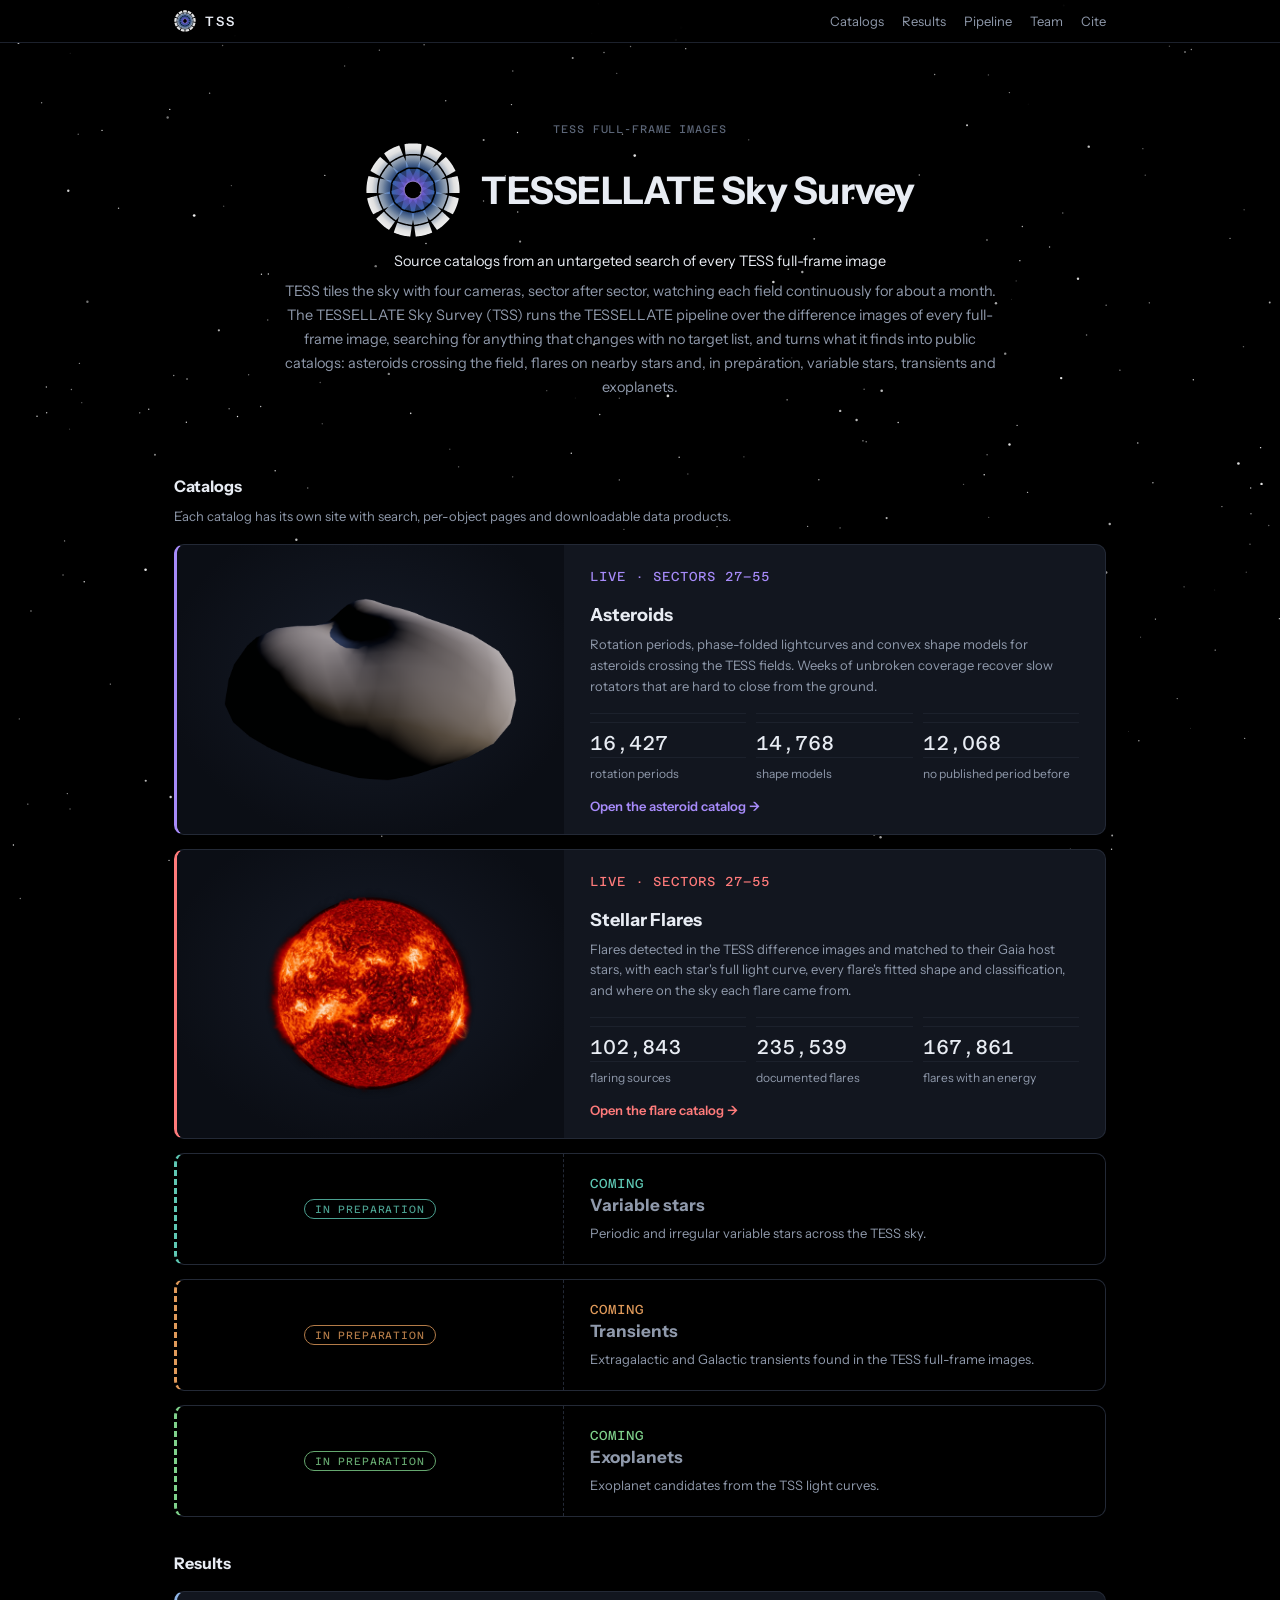
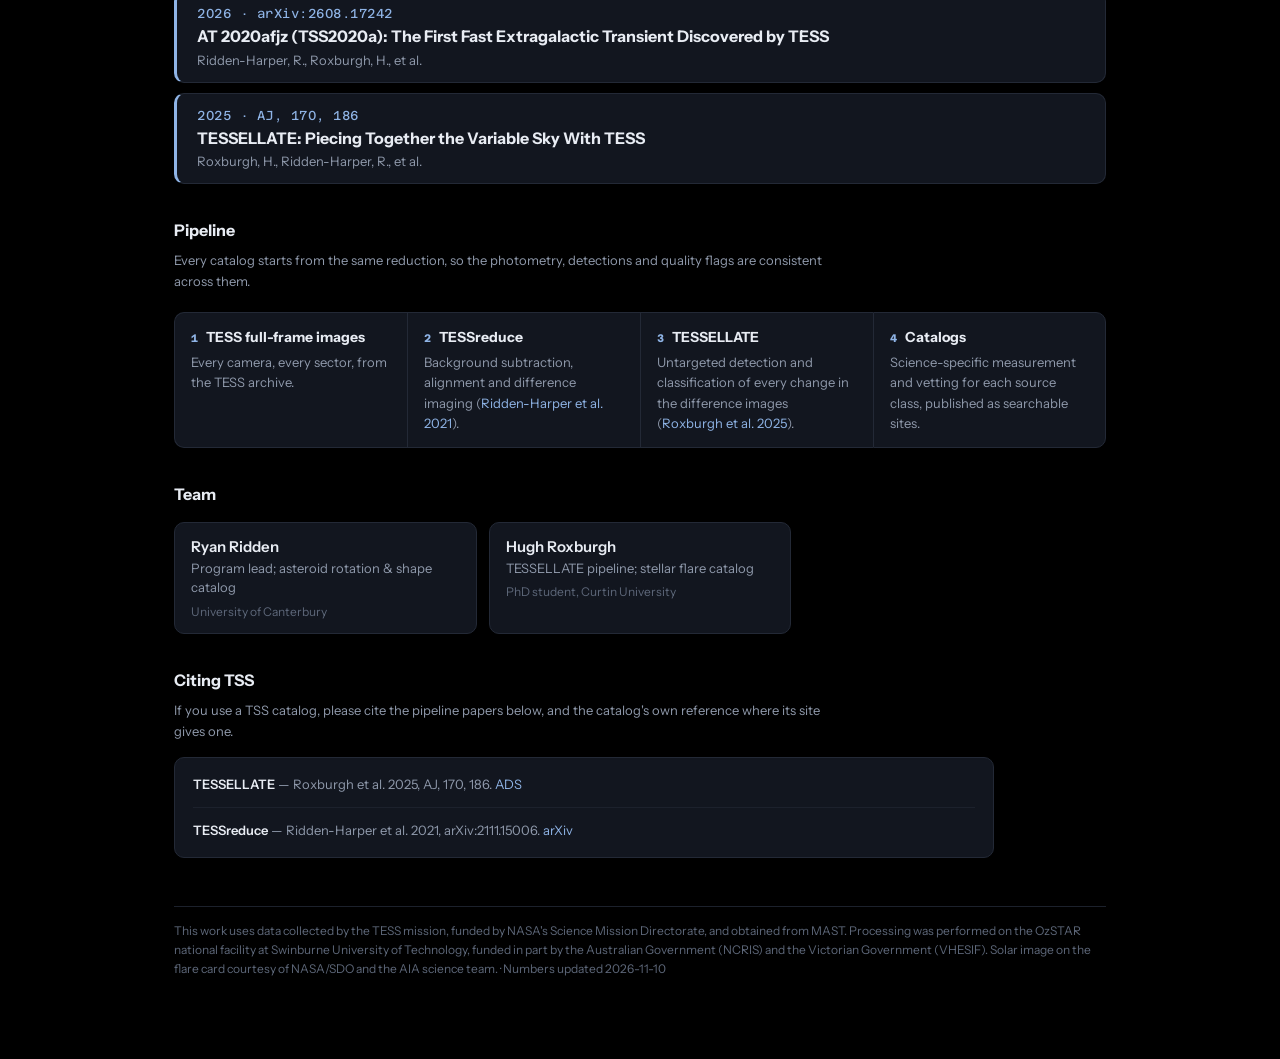
==== commit 1273da16: "changing flare star cat symbol" ====
--- a/index.html
+++ b/index.html
@@ -6,7 +6,7 @@
 <link rel="preconnect" href="https://fonts.googleapis.com">
 <link rel="preconnect" href="https://fonts.gstatic.com" crossorigin>
 <link rel="stylesheet" href="https://fonts.googleapis.com/css2?family=Instrument+Sans:ital,wght@0,400;0,500;0,600;0,700;1,400&family=Azeret+Mono:wght@400;500&display=swap">
-<link rel="stylesheet" href="assets/site.css?v=15">
+<link rel="stylesheet" href="assets/site.css?v=17">
 
 <!-- loader: generated by tools/make_logo.py --loader -->
 <div id="loader"><style>#loader{position:fixed;inset:0;z-index:100;display:flex;align-items:center;justify-content:center;background:#000;animation:ld-out 0.4s ease 3.42s forwards}#loader svg{width:min(60vmin,400px);height:auto}#loader use{opacity:0;animation:ld-in 0.3s ease-out forwards,ld-fade 0.8s linear forwards;animation-delay:calc(var(--i) * 0.11s),2.62s}.ld-k0{animation:ld-k0 0.45s ease 1.77s forwards}@keyframes ld-k0{to{stop-color:#c4b0ff;stop-opacity:0.82}}.ld-k1{animation:ld-k1 0.45s ease 1.77s forwards}@keyframes ld-k1{to{stop-color:#a98cf8;stop-opacity:0.63}}@keyframes ld-in{to{opacity:1}}@keyframes ld-fade{to{opacity:0}}@keyframes ld-out{to{opacity:0;visibility:hidden}}@media (prefers-reduced-motion:reduce){#loader{display:none}}</style><svg viewBox="-136.1 -136.1 272.2 272.2" aria-hidden="true"><defs><radialGradient id="ld-g" gradientUnits="userSpaceOnUse" cx="0" cy="0" r="136.1"><stop class="ld-k0" offset="0.17" stop-color="#8665ef" stop-opacity="0.453"/><stop class="ld-k1" offset="0.185" stop-color="#8367ef" stop-opacity="0.456"/><stop offset="0.21" stop-color="#7d6aee" stop-opacity="0.46"/><stop offset="0.45" stop-color="#4a86e8" stop-opacity="0.5"/><stop offset="0.64" stop-color="#b9d3f5" stop-opacity="0.68"/><stop offset="0.86" stop-color="#ffffff" stop-opacity="0.88"/><stop offset="1.0" stop-color="#ffffff" stop-opacity="0.95"/></radialGradient><g id="ld-s0"><path d="M24.1,-129.9 21.2,-130.4 18.2,-130.8 15.2,-131.2 12.2,-131.5 9.2,-131.7 6.1,-131.9 3.1,-132.0 0.0,-132.0 -3.1,-132.0 -6.1,-131.9 -9.2,-131.7 -12.2,-131.5 -15.2,-131.2 -18.2,-130.8 -21.2,-130.4 -24.1,-129.9 -24.0,-128.3 -23.8,-126.5 -23.6,-124.8 -23.5,-123.0 -23.3,-121.3 -23.1,-119.5 -23.0,-117.6 -22.8,-115.8 -22.6,-113.9 -22.4,-112.1 -22.2,-110.2 -22.0,-108.3 -21.8,-106.4 -21.5,-104.5 -21.3,-102.6 -21.1,-100.7 -18.5,-101.0 -15.9,-101.3 -13.3,-101.6 -10.7,-101.8 -8.0,-101.9 -5.3,-102.0 -2.7,-102.1 0.0,-102.1 2.7,-102.1 5.3,-102.0 8.0,-101.9 10.7,-101.8 13.3,-101.6 15.9,-101.3 18.5,-101.0 21.1,-100.7 21.3,-102.6 21.5,-104.5 21.8,-106.4 22.0,-108.3 22.2,-110.2 22.4,-112.1 22.6,-113.9 22.8,-115.8 23.0,-117.6 23.1,-119.5 23.3,-121.3 23.5,-123.0 23.6,-124.8 23.8,-126.5 24.0,-128.3Z"/><path d="M20.8,-96.5 18.3,-96.8 15.7,-97.1 13.1,-97.3 10.5,-97.5 7.9,-97.7 5.3,-97.8 2.6,-97.8 0.0,-97.9 -2.6,-97.8 -5.3,-97.8 -7.9,-97.7 -10.5,-97.5 -13.1,-97.3 -15.7,-97.1 -18.3,-96.8 -20.8,-96.5 -20.7,-94.6 -20.7,-92.6 -20.6,-90.6 -20.6,-88.5 -20.5,-86.5 -20.4,-84.4 -20.3,-82.3 -20.2,-80.2 -20.1,-78.1 -20.0,-76.0 -19.9,-73.9 -19.7,-71.8 -19.6,-69.6 -19.5,-67.5 -19.3,-65.4 -19.2,-63.3 -16.8,-63.5 -14.5,-63.7 -12.1,-63.8 -9.7,-63.9 -7.3,-64.0 -4.8,-64.1 -2.4,-64.1 0.0,-64.1 2.4,-64.1 4.8,-64.1 7.3,-64.0 9.7,-63.9 12.1,-63.8 14.5,-63.7 16.8,-63.5 19.2,-63.3 19.3,-65.4 19.5,-67.5 19.6,-69.6 19.7,-71.8 19.9,-73.9 20.0,-76.0 20.1,-78.1 20.2,-80.2 20.3,-82.3 20.4,-84.4 20.5,-86.5 20.6,-88.5 20.6,-90.6 20.7,-92.6 20.7,-94.6Z"/><path d="M19.0,-58.7 16.7,-58.9 14.3,-59.0 12.0,-59.2 9.6,-59.3 7.2,-59.4 4.8,-59.4 2.4,-59.5 0.0,-59.5 -2.4,-59.5 -4.8,-59.4 -7.2,-59.4 -9.6,-59.3 -12.0,-59.2 -14.3,-59.0 -16.7,-58.9 -19.0,-58.7 -19.0,-56.6 -19.0,-54.4 -19.0,-52.2 -19.0,-50.0 -19.0,-47.8 -19.0,-45.5 -18.9,-43.3 -18.9,-41.0 -18.8,-38.8 -18.8,-36.5 -18.7,-34.3 -18.6,-32.0 -18.6,-29.8 -18.5,-27.5 -18.4,-25.3 -18.3,-23.1 -16.0,-23.1 -13.8,-23.2 -11.5,-23.2 -9.2,-23.3 -6.9,-23.3 -4.6,-23.3 -2.3,-23.3 0.0,-23.3 2.3,-23.3 4.6,-23.3 6.9,-23.3 9.2,-23.3 11.5,-23.2 13.8,-23.2 16.0,-23.1 18.3,-23.1 18.4,-25.3 18.5,-27.5 18.6,-29.8 18.6,-32.0 18.7,-34.3 18.8,-36.5 18.8,-38.8 18.9,-41.0 18.9,-43.3 19.0,-45.5 19.0,-47.8 19.0,-50.0 19.0,-52.2 19.0,-54.4 19.0,-56.6Z"/></g><g id="ld-s1"><path d="M-39.1,-126.3 -41.9,-125.3 -44.7,-124.3 -47.5,-123.2 -50.3,-122.1 -53.1,-120.9 -55.9,-119.6 -58.6,-118.3 -61.3,-116.9 -64.0,-115.4 -66.7,-113.9 -69.3,-112.4 -71.9,-110.7 -74.4,-109.1 -76.9,-107.4 -79.3,-105.6 -81.7,-103.9 -80.8,-102.4 -79.9,-101.0 -78.9,-99.5 -78.0,-98.0 -77.0,-96.5 -76.0,-95.0 -75.0,-93.5 -74.0,-91.9 -72.9,-90.4 -71.9,-88.8 -70.8,-87.3 -69.8,-85.7 -68.7,-84.1 -67.6,-82.5 -66.6,-80.9 -65.5,-79.4 -63.3,-80.9 -61.2,-82.3 -59.0,-83.7 -56.7,-85.2 -54.4,-86.5 -52.1,-87.9 -49.8,-89.2 -47.5,-90.4 -45.1,-91.6 -42.7,-92.8 -40.3,-94.0 -37.9,-95.1 -35.4,-96.1 -33.0,-97.1 -30.6,-98.1 -28.1,-99.0 -28.8,-100.8 -29.5,-102.5 -30.2,-104.3 -30.9,-106.1 -31.6,-107.9 -32.3,-109.6 -33.0,-111.4 -33.6,-113.1 -34.3,-114.8 -35.0,-116.5 -35.7,-118.2 -36.4,-119.9 -37.1,-121.5 -37.7,-123.1 -38.4,-124.7Z"/><path d="M-26.4,-95.1 -28.8,-94.2 -31.2,-93.3 -33.6,-92.3 -36.0,-91.2 -38.4,-90.2 -40.8,-89.0 -43.1,-87.9 -45.5,-86.7 -47.8,-85.4 -50.1,-84.1 -52.4,-82.8 -54.6,-81.5 -56.8,-80.1 -59.0,-78.7 -61.2,-77.3 -63.3,-75.8 -62.3,-74.1 -61.3,-72.4 -60.4,-70.6 -59.3,-68.8 -58.3,-67.1 -57.3,-65.3 -56.2,-63.5 -55.2,-61.7 -54.1,-59.8 -53.0,-58.0 -51.9,-56.2 -50.8,-54.4 -49.7,-52.6 -48.6,-50.8 -47.5,-48.9 -46.4,-47.1 -44.4,-48.4 -42.4,-49.7 -40.3,-50.9 -38.3,-52.1 -36.2,-53.3 -34.1,-54.5 -31.9,-55.6 -29.8,-56.8 -27.6,-57.9 -25.5,-59.0 -23.3,-60.1 -21.1,-61.1 -19.0,-62.1 -16.8,-63.1 -14.6,-64.0 -12.5,-65.0 -13.3,-66.9 -14.2,-68.8 -15.0,-70.8 -15.9,-72.7 -16.8,-74.7 -17.6,-76.6 -18.5,-78.5 -19.4,-80.4 -20.3,-82.3 -21.2,-84.2 -22.1,-86.1 -22.9,-87.9 -23.8,-89.8 -24.7,-91.6 -25.6,-93.4Z"/><path d="M-10.4,-60.8 -12.6,-59.9 -14.7,-58.9 -16.9,-58.0 -19.0,-56.9 -21.2,-55.9 -23.4,-54.8 -25.5,-53.8 -27.6,-52.7 -29.8,-51.5 -31.9,-50.4 -34.0,-49.2 -36.0,-48.0 -38.1,-46.8 -40.1,-45.6 -42.1,-44.4 -44.1,-43.1 -43.1,-41.2 -42.1,-39.3 -41.1,-37.4 -40.1,-35.4 -39.0,-33.5 -37.9,-31.5 -36.9,-29.5 -35.8,-27.6 -34.7,-25.6 -33.6,-23.6 -32.5,-21.6 -31.4,-19.7 -30.3,-17.7 -29.1,-15.8 -28.0,-13.8 -26.9,-11.9 -24.9,-13.0 -23.0,-14.1 -21.0,-15.2 -19.0,-16.3 -17.0,-17.4 -14.9,-18.5 -12.9,-19.6 -10.8,-20.7 -8.8,-21.7 -6.7,-22.8 -4.7,-23.9 -2.6,-24.9 -0.6,-25.9 1.4,-26.9 3.5,-27.9 5.5,-28.9 4.5,-30.9 3.6,-32.9 2.6,-35.0 1.6,-37.0 0.6,-39.0 -0.4,-41.1 -1.4,-43.1 -2.4,-45.1 -3.4,-47.1 -4.4,-49.1 -5.4,-51.1 -6.4,-53.1 -7.4,-55.1 -8.4,-57.0 -9.4,-58.9Z"/></g><g id="ld-s2"><path d="M-93.3,-93.6 -95.3,-91.5 -97.3,-89.3 -99.3,-87.0 -101.3,-84.7 -103.2,-82.3 -105.0,-79.9 -106.9,-77.5 -108.6,-75.0 -110.3,-72.4 -112.0,-69.9 -113.6,-67.3 -115.1,-64.7 -116.6,-62.0 -118.0,-59.3 -119.3,-56.7 -120.6,-54.0 -119.2,-53.1 -117.7,-52.3 -116.1,-51.4 -114.6,-50.6 -113.0,-49.7 -111.5,-48.8 -109.8,-47.9 -108.2,-47.0 -106.6,-46.1 -104.9,-45.2 -103.3,-44.3 -101.6,-43.4 -99.9,-42.5 -98.2,-41.6 -96.5,-40.7 -94.9,-39.9 -93.7,-42.2 -92.4,-44.5 -91.1,-46.8 -89.8,-49.0 -88.4,-51.3 -87.0,-53.6 -85.5,-55.8 -84.0,-58.0 -82.5,-60.2 -80.9,-62.4 -79.3,-64.5 -77.7,-66.6 -76.0,-68.6 -74.3,-70.6 -72.6,-72.6 -70.9,-74.6 -72.3,-75.8 -73.8,-77.1 -75.2,-78.3 -76.6,-79.6 -78.1,-80.8 -79.5,-82.1 -80.9,-83.3 -82.4,-84.5 -83.8,-85.7 -85.2,-86.9 -86.5,-88.1 -87.9,-89.2 -89.3,-90.4 -90.6,-91.5 -91.9,-92.6Z"/><path d="M-67.6,-71.9 -69.3,-70.0 -71.0,-68.1 -72.7,-66.1 -74.3,-64.0 -75.9,-62.0 -77.5,-59.9 -79.0,-57.8 -80.5,-55.6 -82.0,-53.4 -83.5,-51.2 -84.9,-49.0 -86.2,-46.8 -87.6,-44.5 -88.8,-42.3 -90.1,-40.0 -91.3,-37.7 -89.6,-36.6 -87.9,-35.6 -86.3,-34.5 -84.5,-33.4 -82.8,-32.3 -81.1,-31.2 -79.3,-30.1 -77.5,-29.0 -75.7,-27.8 -73.9,-26.7 -72.1,-25.6 -70.3,-24.5 -68.4,-23.4 -66.6,-22.3 -64.8,-21.3 -63.0,-20.2 -61.8,-22.2 -60.6,-24.3 -59.4,-26.3 -58.1,-28.4 -56.8,-30.4 -55.5,-32.4 -54.1,-34.4 -52.8,-36.4 -51.4,-38.4 -50.0,-40.4 -48.6,-42.3 -47.1,-44.3 -45.7,-46.2 -44.2,-48.1 -42.7,-49.9 -41.2,-51.7 -42.9,-53.1 -44.5,-54.4 -46.2,-55.7 -47.9,-57.0 -49.5,-58.3 -51.2,-59.6 -52.9,-60.9 -54.6,-62.2 -56.2,-63.5 -57.9,-64.7 -59.5,-66.0 -61.2,-67.2 -62.8,-68.4 -64.4,-69.6 -66.0,-70.8Z"/><path d="M-37.5,-49.0 -39.0,-47.2 -40.4,-45.3 -41.9,-43.5 -43.3,-41.6 -44.8,-39.7 -46.2,-37.7 -47.6,-35.8 -48.9,-33.8 -50.3,-31.8 -51.6,-29.8 -52.9,-27.8 -54.2,-25.8 -55.5,-23.8 -56.7,-21.7 -57.9,-19.7 -59.1,-17.7 -57.4,-16.5 -55.6,-15.2 -53.8,-14.0 -51.9,-12.8 -50.1,-11.5 -48.2,-10.3 -46.4,-9.0 -44.5,-7.8 -42.6,-6.5 -40.7,-5.3 -38.8,-4.1 -36.9,-2.8 -35.0,-1.6 -33.1,-0.4 -31.2,0.8 -29.4,2.0 -28.1,0.1 -26.9,-1.8 -25.7,-3.7 -24.4,-5.6 -23.1,-7.5 -21.8,-9.4 -20.5,-11.4 -19.2,-13.3 -17.9,-15.2 -16.6,-17.1 -15.2,-18.9 -13.9,-20.8 -12.6,-22.7 -11.2,-24.5 -9.9,-26.3 -8.6,-28.1 -10.4,-29.5 -12.1,-30.8 -13.9,-32.2 -15.8,-33.5 -17.6,-34.9 -19.4,-36.2 -21.2,-37.5 -23.1,-38.8 -24.9,-40.2 -26.7,-41.5 -28.5,-42.8 -30.4,-44.0 -32.2,-45.3 -34.0,-46.6 -35.7,-47.8Z"/></g><g id="ld-s3"><path d="M-126.1,-39.6 -126.9,-36.7 -127.7,-33.8 -128.4,-30.9 -129.0,-27.9 -129.6,-25.0 -130.2,-22.0 -130.6,-18.9 -131.0,-15.9 -131.4,-12.9 -131.6,-9.8 -131.8,-6.8 -132.0,-3.7 -132.1,-0.7 -132.1,2.3 -132.0,5.3 -131.9,8.3 -130.2,8.3 -128.5,8.4 -126.7,8.4 -125.0,8.5 -123.2,8.5 -121.4,8.6 -119.5,8.6 -117.7,8.6 -115.8,8.7 -113.9,8.7 -112.0,8.7 -110.1,8.8 -108.2,8.8 -106.3,8.8 -104.4,8.8 -102.5,8.8 -102.5,6.2 -102.5,3.6 -102.4,1.0 -102.3,-1.7 -102.1,-4.3 -101.9,-7.0 -101.7,-9.7 -101.4,-12.3 -101.0,-15.0 -100.6,-17.6 -100.2,-20.2 -99.7,-22.8 -99.2,-25.4 -98.7,-28.0 -98.1,-30.6 -97.4,-33.1 -99.3,-33.5 -101.1,-34.0 -103.0,-34.4 -104.9,-34.9 -106.7,-35.3 -108.5,-35.7 -110.4,-36.1 -112.2,-36.6 -114.0,-37.0 -115.8,-37.4 -117.6,-37.8 -119.3,-38.1 -121.0,-38.5 -122.8,-38.9 -124.4,-39.2Z"/><path d="M-93.3,-32.3 -93.9,-29.8 -94.5,-27.3 -95.0,-24.7 -95.6,-22.2 -96.0,-19.6 -96.4,-17.0 -96.8,-14.4 -97.2,-11.8 -97.5,-9.2 -97.7,-6.6 -97.9,-3.9 -98.1,-1.3 -98.2,1.3 -98.3,3.9 -98.3,6.4 -98.3,9.0 -96.4,9.2 -94.4,9.4 -92.4,9.6 -90.4,9.7 -88.3,9.9 -86.3,10.1 -84.2,10.2 -82.1,10.4 -80.0,10.5 -77.9,10.7 -75.7,10.8 -73.6,10.9 -71.5,11.1 -69.4,11.2 -67.3,11.3 -65.2,11.4 -65.1,9.0 -64.9,6.7 -64.8,4.3 -64.6,1.9 -64.4,-0.5 -64.2,-2.9 -63.9,-5.3 -63.7,-7.7 -63.4,-10.1 -63.0,-12.5 -62.7,-14.9 -62.3,-17.3 -61.9,-19.7 -61.5,-22.0 -61.0,-24.3 -60.5,-26.7 -62.6,-27.1 -64.7,-27.5 -66.8,-27.8 -68.9,-28.2 -71.0,-28.6 -73.1,-29.0 -75.1,-29.4 -77.2,-29.7 -79.3,-30.1 -81.3,-30.4 -83.4,-30.8 -85.4,-31.1 -87.4,-31.4 -89.4,-31.7 -91.4,-32.0Z"/><path d="M-56.0,-25.9 -56.4,-23.7 -56.9,-21.3 -57.3,-19.0 -57.7,-16.7 -58.1,-14.3 -58.4,-11.9 -58.7,-9.6 -59.0,-7.2 -59.3,-4.8 -59.6,-2.4 -59.8,0.0 -60.0,2.4 -60.2,4.8 -60.3,7.1 -60.5,9.5 -60.6,11.8 -58.4,12.1 -56.3,12.3 -54.1,12.6 -51.9,12.8 -49.7,13.1 -47.5,13.3 -45.3,13.6 -43.0,13.8 -40.8,14.0 -38.5,14.2 -36.3,14.4 -34.0,14.6 -31.8,14.8 -29.5,15.0 -27.3,15.2 -25.1,15.4 -24.9,13.1 -24.7,10.9 -24.4,8.6 -24.2,6.4 -24.0,4.1 -23.7,1.8 -23.4,-0.5 -23.2,-2.8 -22.9,-5.1 -22.6,-7.4 -22.3,-9.7 -22.0,-12.0 -21.7,-14.2 -21.3,-16.5 -21.0,-18.7 -20.7,-20.9 -22.9,-21.3 -25.1,-21.6 -27.3,-22.0 -29.5,-22.4 -31.8,-22.7 -34.0,-23.0 -36.2,-23.4 -38.5,-23.7 -40.7,-24.0 -42.9,-24.3 -45.1,-24.6 -47.3,-24.9 -49.5,-25.2 -51.7,-25.4 -53.9,-25.7Z"/></g><g id="ld-s4"><path d="M-130.0,23.6 -129.4,26.5 -128.8,29.4 -128.0,32.3 -127.2,35.2 -126.4,38.1 -125.5,41.0 -124.5,43.9 -123.4,46.8 -122.3,49.7 -121.1,52.5 -119.9,55.3 -118.6,58.0 -117.3,60.7 -115.9,63.4 -114.4,66.0 -113.0,68.6 -111.4,67.9 -109.9,67.1 -108.3,66.4 -106.7,65.6 -105.1,64.8 -103.5,64.0 -101.8,63.2 -100.2,62.4 -98.5,61.5 -96.8,60.7 -95.2,59.8 -93.5,58.9 -91.8,58.1 -90.1,57.2 -88.4,56.3 -86.7,55.4 -87.9,53.1 -89.1,50.8 -90.2,48.4 -91.4,46.0 -92.5,43.6 -93.5,41.2 -94.5,38.7 -95.5,36.2 -96.4,33.7 -97.3,31.2 -98.1,28.7 -98.9,26.1 -99.7,23.6 -100.4,21.0 -101.0,18.5 -101.6,16.0 -103.5,16.5 -105.3,16.9 -107.2,17.4 -109.0,17.9 -110.9,18.3 -112.7,18.8 -114.5,19.3 -116.3,19.8 -118.1,20.2 -119.9,20.7 -121.6,21.2 -123.4,21.7 -125.1,22.1 -126.8,22.6 -128.4,23.1Z"/><path d="M-97.6,14.8 -97.0,17.3 -96.4,19.8 -95.7,22.3 -94.9,24.8 -94.1,27.3 -93.3,29.8 -92.4,32.2 -91.5,34.7 -90.6,37.2 -89.6,39.6 -88.5,42.0 -87.5,44.4 -86.4,46.8 -85.2,49.1 -84.1,51.4 -82.9,53.7 -81.1,52.9 -79.2,52.2 -77.4,51.4 -75.5,50.6 -73.6,49.8 -71.7,49.0 -69.8,48.2 -67.9,47.3 -65.9,46.5 -64.0,45.6 -62.1,44.8 -60.1,43.9 -58.2,43.0 -56.2,42.1 -54.3,41.3 -52.4,40.4 -53.4,38.2 -54.4,36.1 -55.4,33.9 -56.3,31.7 -57.3,29.5 -58.2,27.3 -59.1,25.0 -60.0,22.7 -60.8,20.5 -61.6,18.2 -62.4,15.9 -63.2,13.6 -63.9,11.3 -64.7,9.1 -65.3,6.8 -66.0,4.5 -68.0,5.1 -70.0,5.8 -72.1,6.4 -74.1,7.0 -76.1,7.6 -78.2,8.3 -80.2,8.9 -82.2,9.6 -84.2,10.2 -86.2,10.9 -88.1,11.5 -90.1,12.2 -92.0,12.8 -93.9,13.5 -95.8,14.1Z"/><path d="M-61.6,3.0 -61.0,5.3 -60.3,7.5 -59.6,9.8 -58.8,12.0 -58.1,14.3 -57.3,16.6 -56.4,18.8 -55.6,21.1 -54.7,23.3 -53.9,25.6 -52.9,27.8 -52.0,30.0 -51.1,32.2 -50.1,34.3 -49.1,36.5 -48.1,38.6 -46.1,37.8 -44.1,37.1 -42.1,36.3 -40.0,35.5 -37.9,34.7 -35.9,33.9 -33.8,33.0 -31.7,32.2 -29.6,31.4 -27.5,30.5 -25.4,29.6 -23.3,28.8 -21.2,27.9 -19.2,27.0 -17.1,26.1 -15.1,25.3 -15.9,23.2 -16.8,21.1 -17.6,19.0 -18.5,16.9 -19.3,14.7 -20.2,12.6 -21.0,10.4 -21.8,8.3 -22.6,6.1 -23.4,3.9 -24.2,1.8 -25.0,-0.4 -25.8,-2.5 -26.6,-4.7 -27.3,-6.8 -28.0,-8.9 -30.1,-8.2 -32.3,-7.5 -34.4,-6.8 -36.5,-6.1 -38.7,-5.3 -40.8,-4.6 -42.9,-3.8 -45.1,-3.1 -47.2,-2.3 -49.3,-1.6 -51.4,-0.8 -53.5,-0.0 -55.6,0.7 -57.6,1.5 -59.6,2.3Z"/></g><g id="ld-s5"><path d="M-104.2,81.3 -102.3,83.6 -100.4,85.9 -98.4,88.1 -96.3,90.3 -94.2,92.5 -92.0,94.6 -89.8,96.7 -87.5,98.8 -85.2,100.8 -82.9,102.8 -80.5,104.6 -78.1,106.5 -75.6,108.3 -73.1,110.0 -70.6,111.6 -68.1,113.2 -67.1,111.9 -66.1,110.5 -65.1,109.1 -64.0,107.7 -63.0,106.2 -61.9,104.8 -60.8,103.3 -59.7,101.8 -58.6,100.2 -57.6,98.7 -56.5,97.2 -55.4,95.6 -54.3,94.1 -53.2,92.5 -52.1,90.9 -51.0,89.4 -53.1,87.9 -55.3,86.4 -57.4,84.8 -59.5,83.2 -61.6,81.6 -63.7,79.9 -65.7,78.2 -67.7,76.4 -69.7,74.6 -71.7,72.8 -73.6,71.0 -75.5,69.1 -77.3,67.2 -79.1,65.3 -80.8,63.3 -82.6,61.4 -84.0,62.7 -85.4,63.9 -86.8,65.2 -88.3,66.5 -89.7,67.8 -91.1,69.0 -92.4,70.3 -93.8,71.6 -95.2,72.8 -96.5,74.1 -97.9,75.3 -99.2,76.5 -100.5,77.7 -101.7,78.9 -103.0,80.1Z"/><path d="M-79.6,58.5 -77.9,60.4 -76.1,62.3 -74.4,64.2 -72.5,66.0 -70.7,67.9 -68.8,69.7 -66.9,71.5 -64.9,73.3 -62.9,75.0 -60.9,76.7 -58.9,78.3 -56.8,80.0 -54.7,81.5 -52.7,83.1 -50.6,84.6 -48.4,86.0 -47.2,84.5 -45.9,83.0 -44.6,81.5 -43.3,79.9 -42.0,78.3 -40.7,76.7 -39.4,75.1 -38.1,73.4 -36.8,71.8 -35.5,70.1 -34.1,68.5 -32.8,66.8 -31.5,65.1 -30.2,63.4 -28.9,61.8 -27.6,60.1 -29.5,58.7 -31.4,57.2 -33.3,55.8 -35.1,54.3 -37.0,52.7 -38.9,51.2 -40.7,49.6 -42.5,48.0 -44.3,46.4 -46.1,44.7 -47.9,43.1 -49.6,41.4 -51.3,39.8 -53.0,38.1 -54.7,36.4 -56.3,34.7 -57.8,36.2 -59.3,37.6 -60.9,39.1 -62.4,40.6 -63.9,42.1 -65.4,43.7 -66.8,45.2 -68.3,46.7 -69.8,48.2 -71.2,49.7 -72.7,51.2 -74.1,52.6 -75.5,54.1 -76.9,55.6 -78.2,57.0Z"/><path d="M-53.2,31.3 -51.5,33.0 -49.9,34.7 -48.2,36.3 -46.5,38.0 -44.8,39.6 -43.0,41.3 -41.2,42.9 -39.4,44.5 -37.6,46.1 -35.8,47.7 -34.0,49.2 -32.1,50.7 -30.3,52.2 -28.4,53.7 -26.6,55.1 -24.7,56.5 -23.3,54.9 -21.8,53.3 -20.4,51.7 -18.9,50.0 -17.5,48.3 -16.0,46.7 -14.5,45.0 -13.1,43.2 -11.6,41.5 -10.2,39.8 -8.7,38.0 -7.3,36.3 -5.8,34.6 -4.4,32.8 -3.0,31.1 -1.6,29.4 -3.3,27.9 -5.1,26.5 -6.8,25.0 -8.5,23.5 -10.3,22.0 -12.0,20.5 -13.7,19.0 -15.5,17.5 -17.2,15.9 -18.9,14.4 -20.6,12.8 -22.3,11.3 -24.0,9.8 -25.7,8.2 -27.3,6.7 -29.0,5.1 -30.5,6.7 -32.1,8.3 -33.6,10.0 -35.2,11.6 -36.7,13.2 -38.3,14.9 -39.8,16.5 -41.3,18.2 -42.9,19.9 -44.4,21.5 -45.9,23.2 -47.4,24.8 -48.8,26.5 -50.3,28.1 -51.7,29.7Z"/></g><g id="ld-s6"><path d="M-54.5,120.4 -51.8,121.6 -49.0,122.7 -46.2,123.7 -43.3,124.7 -40.4,125.7 -37.5,126.6 -34.5,127.4 -31.6,128.2 -28.6,128.9 -25.6,129.5 -22.6,130.1 -19.6,130.6 -16.6,131.0 -13.6,131.4 -10.7,131.7 -7.7,131.9 -7.4,130.3 -7.2,128.6 -6.9,126.8 -6.6,125.1 -6.4,123.3 -6.1,121.5 -5.9,119.7 -5.6,117.9 -5.3,116.0 -5.1,114.2 -4.8,112.3 -4.6,110.4 -4.3,108.5 -4.1,106.6 -3.9,104.7 -3.6,102.8 -6.2,102.5 -8.8,102.2 -11.4,101.8 -14.0,101.3 -16.6,100.9 -19.2,100.3 -21.8,99.8 -24.4,99.1 -27.0,98.5 -29.6,97.8 -32.2,97.0 -34.7,96.3 -37.2,95.4 -39.7,94.6 -42.2,93.7 -44.6,92.7 -45.2,94.5 -45.9,96.3 -46.6,98.1 -47.2,99.9 -47.9,101.7 -48.5,103.4 -49.2,105.2 -49.8,107.0 -50.4,108.7 -51.1,110.4 -51.7,112.2 -52.3,113.8 -52.8,115.5 -53.4,117.2 -53.9,118.8Z"/><path d="M-43.3,88.7 -40.9,89.7 -38.5,90.5 -36.0,91.4 -33.5,92.2 -31.0,92.9 -28.5,93.7 -26.0,94.4 -23.4,95.0 -20.9,95.6 -18.3,96.2 -15.7,96.7 -13.1,97.2 -10.6,97.6 -8.0,98.0 -5.5,98.4 -2.9,98.7 -2.5,96.8 -2.1,94.8 -1.6,92.9 -1.2,90.9 -0.8,88.9 -0.4,86.8 0.0,84.8 0.4,82.7 0.8,80.7 1.2,78.6 1.6,76.5 2.0,74.4 2.4,72.3 2.7,70.2 3.1,68.1 3.5,66.1 1.1,65.7 -1.2,65.3 -3.6,64.8 -5.9,64.4 -8.3,63.9 -10.6,63.4 -13.0,62.8 -15.3,62.3 -17.7,61.7 -20.0,61.1 -22.4,60.4 -24.7,59.7 -27.0,59.1 -29.3,58.4 -31.5,57.6 -33.8,56.9 -34.4,58.9 -35.0,60.9 -35.7,62.9 -36.3,65.0 -37.0,67.0 -37.6,69.0 -38.2,71.1 -38.8,73.1 -39.4,75.1 -40.0,77.1 -40.6,79.1 -41.1,81.0 -41.7,83.0 -42.2,84.9 -42.8,86.9Z"/><path d="M-32.5,52.4 -30.3,53.2 -28.0,53.9 -25.8,54.6 -23.5,55.3 -21.2,55.9 -18.9,56.5 -16.6,57.2 -14.2,57.7 -11.9,58.3 -9.5,58.8 -7.2,59.4 -4.9,59.8 -2.5,60.3 -0.2,60.7 2.1,61.2 4.4,61.5 4.9,59.5 5.5,57.4 6.0,55.2 6.5,53.1 7.0,50.9 7.5,48.8 8.0,46.6 8.5,44.4 9.0,42.2 9.5,40.0 10.0,37.7 10.4,35.5 10.9,33.3 11.3,31.1 11.8,28.9 12.2,26.8 10.0,26.3 7.8,25.8 5.6,25.3 3.4,24.8 1.2,24.3 -1.1,23.8 -3.3,23.2 -5.6,22.7 -7.8,22.1 -10.1,21.5 -12.3,21.0 -14.5,20.4 -16.7,19.8 -18.9,19.2 -21.1,18.6 -23.3,18.0 -23.9,20.1 -24.5,22.3 -25.1,24.4 -25.7,26.6 -26.4,28.8 -27.0,31.0 -27.6,33.2 -28.1,35.3 -28.7,37.5 -29.3,39.7 -29.9,41.8 -30.4,44.0 -31.0,46.1 -31.5,48.3 -32.0,50.4Z"/></g><g id="ld-s7"><path d="M7.7,131.9 10.7,131.7 13.6,131.4 16.6,131.0 19.6,130.6 22.6,130.1 25.6,129.5 28.6,128.9 31.6,128.2 34.5,127.4 37.5,126.6 40.4,125.7 43.3,124.7 46.2,123.7 49.0,122.7 51.8,121.6 54.5,120.4 53.9,118.8 53.4,117.2 52.8,115.5 52.3,113.8 51.7,112.2 51.1,110.4 50.4,108.7 49.8,107.0 49.2,105.2 48.5,103.4 47.9,101.7 47.2,99.9 46.6,98.1 45.9,96.3 45.2,94.5 44.6,92.7 42.2,93.7 39.7,94.6 37.2,95.4 34.7,96.3 32.2,97.0 29.6,97.8 27.0,98.5 24.4,99.1 21.8,99.8 19.2,100.3 16.6,100.9 14.0,101.3 11.4,101.8 8.8,102.2 6.2,102.5 3.6,102.8 3.9,104.7 4.1,106.6 4.3,108.5 4.6,110.4 4.8,112.3 5.1,114.2 5.3,116.0 5.6,117.9 5.9,119.7 6.1,121.5 6.4,123.3 6.6,125.1 6.9,126.8 7.2,128.6 7.4,130.3Z"/><path d="M2.9,98.7 5.5,98.4 8.0,98.0 10.6,97.6 13.1,97.2 15.7,96.7 18.3,96.2 20.9,95.6 23.4,95.0 26.0,94.4 28.5,93.7 31.0,92.9 33.5,92.2 36.0,91.4 38.5,90.5 40.9,89.7 43.3,88.7 42.8,86.9 42.2,84.9 41.7,83.0 41.1,81.0 40.6,79.1 40.0,77.1 39.4,75.1 38.8,73.1 38.2,71.1 37.6,69.0 37.0,67.0 36.3,65.0 35.7,62.9 35.0,60.9 34.4,58.9 33.8,56.9 31.5,57.6 29.3,58.4 27.0,59.1 24.7,59.7 22.4,60.4 20.0,61.1 17.7,61.7 15.3,62.3 13.0,62.8 10.6,63.4 8.3,63.9 5.9,64.4 3.6,64.8 1.2,65.3 -1.1,65.7 -3.5,66.1 -3.1,68.1 -2.7,70.2 -2.4,72.3 -2.0,74.4 -1.6,76.5 -1.2,78.6 -0.8,80.7 -0.4,82.7 -0.0,84.8 0.4,86.8 0.8,88.9 1.2,90.9 1.6,92.9 2.1,94.8 2.5,96.8Z"/><path d="M-4.4,61.5 -2.1,61.2 0.2,60.7 2.5,60.3 4.9,59.8 7.2,59.4 9.5,58.8 11.9,58.3 14.2,57.7 16.6,57.2 18.9,56.5 21.2,55.9 23.5,55.3 25.8,54.6 28.0,53.9 30.3,53.2 32.5,52.4 32.0,50.4 31.5,48.3 31.0,46.1 30.4,44.0 29.9,41.8 29.3,39.7 28.7,37.5 28.1,35.3 27.6,33.2 27.0,31.0 26.4,28.8 25.7,26.6 25.1,24.4 24.5,22.3 23.9,20.1 23.3,18.0 21.1,18.6 18.9,19.2 16.7,19.8 14.5,20.4 12.3,21.0 10.1,21.5 7.8,22.1 5.6,22.7 3.3,23.2 1.1,23.8 -1.2,24.3 -3.4,24.8 -5.6,25.3 -7.8,25.8 -10.0,26.3 -12.2,26.8 -11.8,28.9 -11.3,31.1 -10.9,33.3 -10.4,35.5 -10.0,37.7 -9.5,40.0 -9.0,42.2 -8.5,44.4 -8.0,46.6 -7.5,48.8 -7.0,50.9 -6.5,53.1 -6.0,55.2 -5.5,57.4 -4.9,59.5Z"/></g><g id="ld-s8"><path d="M68.1,113.2 70.6,111.6 73.1,110.0 75.6,108.3 78.1,106.5 80.5,104.6 82.9,102.8 85.2,100.8 87.5,98.8 89.8,96.7 92.0,94.6 94.2,92.5 96.3,90.3 98.4,88.1 100.4,85.9 102.3,83.6 104.2,81.3 103.0,80.1 101.7,78.9 100.5,77.7 99.2,76.5 97.9,75.3 96.5,74.1 95.2,72.8 93.8,71.6 92.4,70.3 91.1,69.0 89.7,67.8 88.3,66.5 86.8,65.2 85.4,63.9 84.0,62.7 82.6,61.4 80.8,63.3 79.1,65.3 77.3,67.2 75.5,69.1 73.6,71.0 71.7,72.8 69.7,74.6 67.7,76.4 65.7,78.2 63.7,79.9 61.6,81.6 59.5,83.2 57.4,84.8 55.3,86.4 53.1,87.9 51.0,89.4 52.1,90.9 53.2,92.5 54.3,94.1 55.4,95.6 56.5,97.2 57.6,98.7 58.6,100.2 59.7,101.8 60.8,103.3 61.9,104.8 63.0,106.2 64.0,107.7 65.1,109.1 66.1,110.5 67.1,111.9Z"/><path d="M48.4,86.0 50.6,84.6 52.7,83.1 54.7,81.5 56.8,80.0 58.9,78.3 60.9,76.7 62.9,75.0 64.9,73.3 66.9,71.5 68.8,69.7 70.7,67.9 72.5,66.0 74.4,64.2 76.1,62.3 77.9,60.4 79.6,58.5 78.2,57.0 76.9,55.6 75.5,54.1 74.1,52.6 72.7,51.2 71.2,49.7 69.8,48.2 68.3,46.7 66.8,45.2 65.4,43.7 63.9,42.1 62.4,40.6 60.9,39.1 59.3,37.6 57.8,36.2 56.3,34.7 54.7,36.4 53.0,38.1 51.3,39.8 49.6,41.4 47.9,43.1 46.1,44.7 44.3,46.4 42.5,48.0 40.7,49.6 38.9,51.2 37.0,52.7 35.1,54.3 33.3,55.8 31.4,57.2 29.5,58.7 27.6,60.1 28.9,61.8 30.2,63.4 31.5,65.1 32.8,66.8 34.1,68.5 35.5,70.1 36.8,71.8 38.1,73.4 39.4,75.1 40.7,76.7 42.0,78.3 43.3,79.9 44.6,81.5 45.9,83.0 47.2,84.5Z"/><path d="M24.7,56.5 26.6,55.1 28.4,53.7 30.3,52.2 32.1,50.7 34.0,49.2 35.8,47.7 37.6,46.1 39.4,44.5 41.2,42.9 43.0,41.3 44.8,39.6 46.5,38.0 48.2,36.3 49.9,34.7 51.5,33.0 53.2,31.3 51.7,29.7 50.3,28.1 48.8,26.5 47.4,24.8 45.9,23.2 44.4,21.5 42.9,19.9 41.3,18.2 39.8,16.5 38.3,14.9 36.7,13.2 35.2,11.6 33.6,10.0 32.1,8.3 30.5,6.7 29.0,5.1 27.3,6.7 25.7,8.2 24.0,9.8 22.3,11.3 20.6,12.8 18.9,14.4 17.2,15.9 15.5,17.5 13.7,19.0 12.0,20.5 10.3,22.0 8.5,23.5 6.8,25.0 5.1,26.5 3.3,27.9 1.6,29.4 3.0,31.1 4.4,32.8 5.8,34.6 7.3,36.3 8.7,38.0 10.2,39.8 11.6,41.5 13.1,43.2 14.5,45.0 16.0,46.7 17.5,48.3 18.9,50.0 20.4,51.7 21.8,53.3 23.3,54.9Z"/></g><g id="ld-s9"><path d="M113.0,68.6 114.4,66.0 115.9,63.4 117.3,60.7 118.6,58.0 119.9,55.3 121.1,52.5 122.3,49.7 123.4,46.8 124.5,43.9 125.5,41.0 126.4,38.1 127.2,35.2 128.0,32.3 128.8,29.4 129.4,26.5 130.0,23.6 128.4,23.1 126.8,22.6 125.1,22.1 123.4,21.7 121.6,21.2 119.9,20.7 118.1,20.2 116.3,19.8 114.5,19.3 112.7,18.8 110.9,18.3 109.0,17.9 107.2,17.4 105.3,16.9 103.5,16.5 101.6,16.0 101.0,18.5 100.4,21.0 99.7,23.6 98.9,26.1 98.1,28.7 97.3,31.2 96.4,33.7 95.5,36.2 94.5,38.7 93.5,41.2 92.5,43.6 91.4,46.0 90.2,48.4 89.1,50.8 87.9,53.1 86.7,55.4 88.4,56.3 90.1,57.2 91.8,58.1 93.5,58.9 95.2,59.8 96.8,60.7 98.5,61.5 100.2,62.4 101.8,63.2 103.5,64.0 105.1,64.8 106.7,65.6 108.3,66.4 109.9,67.1 111.4,67.9Z"/><path d="M82.9,53.7 84.1,51.4 85.2,49.1 86.4,46.8 87.5,44.4 88.5,42.0 89.6,39.6 90.6,37.2 91.5,34.7 92.4,32.2 93.3,29.8 94.1,27.3 94.9,24.8 95.7,22.3 96.4,19.8 97.0,17.3 97.6,14.8 95.8,14.1 93.9,13.5 92.0,12.8 90.1,12.2 88.1,11.5 86.2,10.9 84.2,10.2 82.2,9.6 80.2,8.9 78.2,8.3 76.1,7.6 74.1,7.0 72.1,6.4 70.0,5.8 68.0,5.1 66.0,4.5 65.3,6.8 64.7,9.1 63.9,11.3 63.2,13.6 62.4,15.9 61.6,18.2 60.8,20.5 60.0,22.7 59.1,25.0 58.2,27.3 57.3,29.5 56.3,31.7 55.4,33.9 54.4,36.1 53.4,38.2 52.4,40.4 54.3,41.3 56.2,42.1 58.2,43.0 60.1,43.9 62.1,44.8 64.0,45.6 65.9,46.5 67.9,47.3 69.8,48.2 71.7,49.0 73.6,49.8 75.5,50.6 77.4,51.4 79.2,52.2 81.1,52.9Z"/><path d="M48.1,38.6 49.1,36.5 50.1,34.3 51.1,32.2 52.0,30.0 52.9,27.8 53.9,25.6 54.7,23.3 55.6,21.1 56.4,18.8 57.3,16.6 58.1,14.3 58.8,12.0 59.6,9.8 60.3,7.5 61.0,5.3 61.6,3.0 59.6,2.3 57.6,1.5 55.6,0.7 53.5,-0.0 51.4,-0.8 49.3,-1.6 47.2,-2.3 45.1,-3.1 42.9,-3.8 40.8,-4.6 38.7,-5.3 36.5,-6.1 34.4,-6.8 32.3,-7.5 30.1,-8.2 28.0,-8.9 27.3,-6.8 26.6,-4.7 25.8,-2.5 25.0,-0.4 24.2,1.8 23.4,3.9 22.6,6.1 21.8,8.3 21.0,10.4 20.2,12.6 19.3,14.7 18.5,16.9 17.6,19.0 16.8,21.1 15.9,23.2 15.1,25.3 17.1,26.1 19.2,27.0 21.2,27.9 23.3,28.8 25.4,29.6 27.5,30.5 29.6,31.4 31.7,32.2 33.8,33.0 35.9,33.9 37.9,34.7 40.0,35.5 42.1,36.3 44.1,37.1 46.1,37.8Z"/></g><g id="ld-s10"><path d="M131.9,8.3 132.0,5.3 132.1,2.3 132.1,-0.7 132.0,-3.7 131.8,-6.8 131.6,-9.8 131.4,-12.9 131.0,-15.9 130.6,-18.9 130.2,-22.0 129.6,-25.0 129.0,-27.9 128.4,-30.9 127.7,-33.8 126.9,-36.7 126.1,-39.6 124.4,-39.2 122.8,-38.9 121.0,-38.5 119.3,-38.1 117.6,-37.8 115.8,-37.4 114.0,-37.0 112.2,-36.6 110.4,-36.1 108.5,-35.7 106.7,-35.3 104.9,-34.9 103.0,-34.4 101.1,-34.0 99.3,-33.5 97.4,-33.1 98.1,-30.6 98.7,-28.0 99.2,-25.4 99.7,-22.8 100.2,-20.2 100.6,-17.6 101.0,-15.0 101.4,-12.3 101.7,-9.7 101.9,-7.0 102.1,-4.3 102.3,-1.7 102.4,1.0 102.5,3.6 102.5,6.2 102.5,8.8 104.4,8.8 106.3,8.8 108.2,8.8 110.1,8.8 112.0,8.7 113.9,8.7 115.8,8.7 117.7,8.6 119.5,8.6 121.4,8.6 123.2,8.5 125.0,8.5 126.7,8.4 128.5,8.4 130.2,8.3Z"/><path d="M98.3,9.0 98.3,6.4 98.3,3.9 98.2,1.3 98.1,-1.3 97.9,-3.9 97.7,-6.6 97.5,-9.2 97.2,-11.8 96.8,-14.4 96.4,-17.0 96.0,-19.6 95.6,-22.2 95.0,-24.7 94.5,-27.3 93.9,-29.8 93.3,-32.3 91.4,-32.0 89.4,-31.7 87.4,-31.4 85.4,-31.1 83.4,-30.8 81.3,-30.4 79.3,-30.1 77.2,-29.7 75.1,-29.4 73.1,-29.0 71.0,-28.6 68.9,-28.2 66.8,-27.8 64.7,-27.5 62.6,-27.1 60.5,-26.7 61.0,-24.3 61.5,-22.0 61.9,-19.7 62.3,-17.3 62.7,-14.9 63.0,-12.5 63.4,-10.1 63.7,-7.7 63.9,-5.3 64.2,-2.9 64.4,-0.5 64.6,1.9 64.8,4.3 64.9,6.7 65.1,9.0 65.2,11.4 67.3,11.3 69.4,11.2 71.5,11.1 73.6,10.9 75.7,10.8 77.9,10.7 80.0,10.5 82.1,10.4 84.2,10.2 86.3,10.1 88.3,9.9 90.4,9.7 92.4,9.6 94.4,9.4 96.4,9.2Z"/><path d="M60.6,11.8 60.5,9.5 60.3,7.1 60.2,4.8 60.0,2.4 59.8,0.0 59.6,-2.4 59.3,-4.8 59.0,-7.2 58.7,-9.6 58.4,-11.9 58.1,-14.3 57.7,-16.7 57.3,-19.0 56.9,-21.3 56.4,-23.7 56.0,-25.9 53.9,-25.7 51.7,-25.4 49.5,-25.2 47.3,-24.9 45.1,-24.6 42.9,-24.3 40.7,-24.0 38.5,-23.7 36.2,-23.4 34.0,-23.0 31.8,-22.7 29.5,-22.4 27.3,-22.0 25.1,-21.6 22.9,-21.3 20.7,-20.9 21.0,-18.7 21.3,-16.5 21.7,-14.2 22.0,-12.0 22.3,-9.7 22.6,-7.4 22.9,-5.1 23.2,-2.8 23.4,-0.5 23.7,1.8 24.0,4.1 24.2,6.4 24.4,8.6 24.7,10.9 24.9,13.1 25.1,15.4 27.3,15.2 29.5,15.0 31.8,14.8 34.0,14.6 36.3,14.4 38.5,14.2 40.8,14.0 43.0,13.8 45.3,13.6 47.5,13.3 49.7,13.1 51.9,12.8 54.1,12.6 56.3,12.3 58.4,12.1Z"/></g><g id="ld-s11"><path d="M120.6,-54.0 119.3,-56.7 118.0,-59.3 116.6,-62.0 115.1,-64.7 113.6,-67.3 112.0,-69.9 110.3,-72.4 108.6,-75.0 106.9,-77.5 105.0,-79.9 103.2,-82.3 101.3,-84.7 99.3,-87.0 97.3,-89.3 95.3,-91.5 93.3,-93.6 91.9,-92.6 90.6,-91.5 89.3,-90.4 87.9,-89.2 86.5,-88.1 85.2,-86.9 83.8,-85.7 82.4,-84.5 80.9,-83.3 79.5,-82.1 78.1,-80.8 76.6,-79.6 75.2,-78.3 73.8,-77.1 72.3,-75.8 70.9,-74.6 72.6,-72.6 74.3,-70.6 76.0,-68.6 77.7,-66.6 79.3,-64.5 80.9,-62.4 82.5,-60.2 84.0,-58.0 85.5,-55.8 87.0,-53.6 88.4,-51.3 89.8,-49.0 91.1,-46.8 92.4,-44.5 93.7,-42.2 94.9,-39.9 96.5,-40.7 98.2,-41.6 99.9,-42.5 101.6,-43.4 103.3,-44.3 104.9,-45.2 106.6,-46.1 108.2,-47.0 109.8,-47.9 111.5,-48.8 113.0,-49.7 114.6,-50.6 116.1,-51.4 117.7,-52.3 119.2,-53.1Z"/><path d="M91.3,-37.7 90.1,-40.0 88.8,-42.3 87.6,-44.5 86.2,-46.8 84.9,-49.0 83.5,-51.2 82.0,-53.4 80.5,-55.6 79.0,-57.8 77.5,-59.9 75.9,-62.0 74.3,-64.0 72.7,-66.1 71.0,-68.1 69.3,-70.0 67.6,-71.9 66.0,-70.8 64.4,-69.6 62.8,-68.4 61.2,-67.2 59.5,-66.0 57.9,-64.7 56.2,-63.5 54.6,-62.2 52.9,-60.9 51.2,-59.6 49.5,-58.3 47.9,-57.0 46.2,-55.7 44.5,-54.4 42.9,-53.1 41.2,-51.7 42.7,-49.9 44.2,-48.1 45.7,-46.2 47.1,-44.3 48.6,-42.3 50.0,-40.4 51.4,-38.4 52.8,-36.4 54.1,-34.4 55.5,-32.4 56.8,-30.4 58.1,-28.4 59.4,-26.3 60.6,-24.3 61.8,-22.2 63.0,-20.2 64.8,-21.3 66.6,-22.3 68.4,-23.4 70.3,-24.5 72.1,-25.6 73.9,-26.7 75.7,-27.8 77.5,-29.0 79.3,-30.1 81.1,-31.2 82.8,-32.3 84.5,-33.4 86.3,-34.5 87.9,-35.6 89.6,-36.6Z"/><path d="M59.1,-17.7 57.9,-19.7 56.7,-21.7 55.5,-23.8 54.2,-25.8 52.9,-27.8 51.6,-29.8 50.3,-31.8 48.9,-33.8 47.6,-35.8 46.2,-37.7 44.8,-39.7 43.3,-41.6 41.9,-43.5 40.4,-45.3 39.0,-47.2 37.5,-49.0 35.7,-47.8 34.0,-46.6 32.2,-45.3 30.4,-44.0 28.5,-42.8 26.7,-41.5 24.9,-40.2 23.1,-38.8 21.2,-37.5 19.4,-36.2 17.6,-34.9 15.8,-33.5 13.9,-32.2 12.1,-30.8 10.4,-29.5 8.6,-28.1 9.9,-26.3 11.2,-24.5 12.6,-22.7 13.9,-20.8 15.2,-18.9 16.6,-17.1 17.9,-15.2 19.2,-13.3 20.5,-11.4 21.8,-9.4 23.1,-7.5 24.4,-5.6 25.7,-3.7 26.9,-1.8 28.1,0.1 29.4,2.0 31.2,0.8 33.1,-0.4 35.0,-1.6 36.9,-2.8 38.8,-4.1 40.7,-5.3 42.6,-6.5 44.5,-7.8 46.4,-9.0 48.2,-10.3 50.1,-11.5 51.9,-12.8 53.8,-14.0 55.6,-15.2 57.4,-16.5Z"/></g><g id="ld-s12"><path d="M81.7,-103.9 79.3,-105.6 76.9,-107.4 74.4,-109.1 71.9,-110.7 69.3,-112.4 66.7,-113.9 64.0,-115.4 61.3,-116.9 58.6,-118.3 55.9,-119.6 53.1,-120.9 50.3,-122.1 47.5,-123.2 44.7,-124.3 41.9,-125.3 39.1,-126.3 38.4,-124.7 37.7,-123.1 37.1,-121.5 36.4,-119.9 35.7,-118.2 35.0,-116.5 34.3,-114.8 33.6,-113.1 33.0,-111.4 32.3,-109.6 31.6,-107.9 30.9,-106.1 30.2,-104.3 29.5,-102.5 28.8,-100.8 28.1,-99.0 30.6,-98.1 33.0,-97.1 35.4,-96.1 37.9,-95.1 40.3,-94.0 42.7,-92.8 45.1,-91.6 47.5,-90.4 49.8,-89.2 52.1,-87.9 54.4,-86.5 56.7,-85.2 59.0,-83.7 61.2,-82.3 63.3,-80.9 65.5,-79.4 66.6,-80.9 67.6,-82.5 68.7,-84.1 69.8,-85.7 70.8,-87.3 71.9,-88.8 72.9,-90.4 74.0,-91.9 75.0,-93.5 76.0,-95.0 77.0,-96.5 78.0,-98.0 78.9,-99.5 79.9,-101.0 80.8,-102.4Z"/><path d="M63.3,-75.8 61.2,-77.3 59.0,-78.7 56.8,-80.1 54.6,-81.5 52.4,-82.8 50.1,-84.1 47.8,-85.4 45.5,-86.7 43.1,-87.9 40.8,-89.0 38.4,-90.2 36.0,-91.2 33.6,-92.3 31.2,-93.3 28.8,-94.2 26.4,-95.1 25.6,-93.4 24.7,-91.6 23.8,-89.8 22.9,-87.9 22.1,-86.1 21.2,-84.2 20.3,-82.3 19.4,-80.4 18.5,-78.5 17.6,-76.6 16.8,-74.7 15.9,-72.7 15.0,-70.8 14.2,-68.8 13.3,-66.9 12.5,-65.0 14.6,-64.0 16.8,-63.1 19.0,-62.1 21.1,-61.1 23.3,-60.1 25.5,-59.0 27.6,-57.9 29.8,-56.8 31.9,-55.6 34.1,-54.5 36.2,-53.3 38.3,-52.1 40.3,-50.9 42.4,-49.7 44.4,-48.4 46.4,-47.1 47.5,-48.9 48.6,-50.8 49.7,-52.6 50.8,-54.4 51.9,-56.2 53.0,-58.0 54.1,-59.8 55.2,-61.7 56.2,-63.5 57.3,-65.3 58.3,-67.1 59.3,-68.8 60.4,-70.6 61.3,-72.4 62.3,-74.1Z"/><path d="M44.1,-43.1 42.1,-44.4 40.1,-45.6 38.1,-46.8 36.0,-48.0 34.0,-49.2 31.9,-50.4 29.8,-51.5 27.6,-52.7 25.5,-53.8 23.4,-54.8 21.2,-55.9 19.0,-56.9 16.9,-58.0 14.7,-58.9 12.6,-59.9 10.4,-60.8 9.4,-58.9 8.4,-57.0 7.4,-55.1 6.4,-53.1 5.4,-51.1 4.4,-49.1 3.4,-47.1 2.4,-45.1 1.4,-43.1 0.4,-41.1 -0.6,-39.0 -1.6,-37.0 -2.6,-35.0 -3.6,-32.9 -4.5,-30.9 -5.5,-28.9 -3.5,-27.9 -1.4,-26.9 0.6,-25.9 2.6,-24.9 4.7,-23.9 6.7,-22.8 8.8,-21.7 10.8,-20.7 12.9,-19.6 14.9,-18.5 17.0,-17.4 19.0,-16.3 21.0,-15.2 23.0,-14.1 24.9,-13.0 26.9,-11.9 28.0,-13.8 29.1,-15.8 30.3,-17.7 31.4,-19.7 32.5,-21.6 33.6,-23.6 34.7,-25.6 35.8,-27.6 36.9,-29.5 37.9,-31.5 39.0,-33.5 40.1,-35.4 41.1,-37.4 42.1,-39.3 43.1,-41.2Z"/></g></defs><g fill="url(#ld-g)"><use href="#ld-s0" style="--i:0"/><use href="#ld-s12" style="--i:1"/><use href="#ld-s11" style="--i:2"/><use href="#ld-s10" style="--i:3"/><use href="#ld-s9" style="--i:4"/><use href="#ld-s8" style="--i:5"/><use href="#ld-s7" style="--i:6"/><use href="#ld-s6" style="--i:7"/><use href="#ld-s5" style="--i:8"/><use href="#ld-s4" style="--i:9"/><use href="#ld-s3" style="--i:10"/><use href="#ld-s2" style="--i:11"/><use href="#ld-s1" style="--i:12"/></g></svg></div>
@@ -42,7 +42,7 @@
         <div class="pic"><img src="assets/hero_asteroid.png?v=2" alt="Render of the non-convex shape model of (32) Pomona"></div>
         <div class="txt">
           <p class="eyebrow">Live &middot; sectors <span data-k="asteroid.sectors">&hellip;</span></p>
-          <h3>Asteroid rotation &amp; shape</h3>
+          <h3>Asteroids</h3>
           <p>Rotation periods, phase-folded lightcurves and convex shape models for asteroids crossing the TESS fields. Weeks of unbroken coverage recover slow rotators that are hard to close from the ground.</p>
           <div class="nums">
             <div><div class="v" data-k="asteroid.periods">&hellip;</div><div class="l">rotation periods</div></div>
@@ -53,10 +53,10 @@
         </div>
       </a>
       <a class="card c-flare" data-warp="flare" href="https://tessellate-sky-survey.github.io/flare_stars/">
-        <div class="pic"><img src="https://tessellate-sky-survey.github.io/flare_stars/assets/fig_stack.png" alt="Simple flares stacked on a common time and flux scale"></div>
+        <div class="pic"><img src="assets/hero_flare.webp?v=2" alt="The Sun in extreme-ultraviolet light (SDO/AIA 304 &Aring;) during the X8.7 flare of 2024 May 14, on its right-hand limb"></div>
         <div class="txt">
           <p class="eyebrow">Live &middot; sectors <span data-k="flares.sectors">&hellip;</span></p>
-          <h3>Stellar flares</h3>
+          <h3>Stellar Flares</h3>
           <p>Flares detected in the TESS difference images and matched to their Gaia host stars, with each star's full light curve, every flare's fitted shape and classification, and where on the sky each flare came from.</p>
           <div class="nums">
             <div><div class="v" data-k="flares.sources_all">&hellip;</div><div class="l">flaring sources</div></div>
@@ -139,7 +139,7 @@
     </div>
   </section>
 
-  <footer>This work uses data collected by the TESS mission, funded by NASA's Science Mission Directorate, and obtained from MAST. Processing was performed on the OzSTAR national facility at Swinburne University of Technology, funded in part by the Australian Government (NCRIS) and the Victorian Government (VHESIF). &middot; Numbers updated <span data-k="updated">&hellip;</span></footer>
+  <footer>This work uses data collected by the TESS mission, funded by NASA's Science Mission Directorate, and obtained from MAST. Processing was performed on the OzSTAR national facility at Swinburne University of Technology, funded in part by the Australian Government (NCRIS) and the Victorian Government (VHESIF). Solar image on the flare card courtesy of NASA/SDO and the AIA science team. &middot; Numbers updated <span data-k="updated">&hellip;</span></footer>
 </main>
 
 <script src="assets/sky.js?v=2"></script>
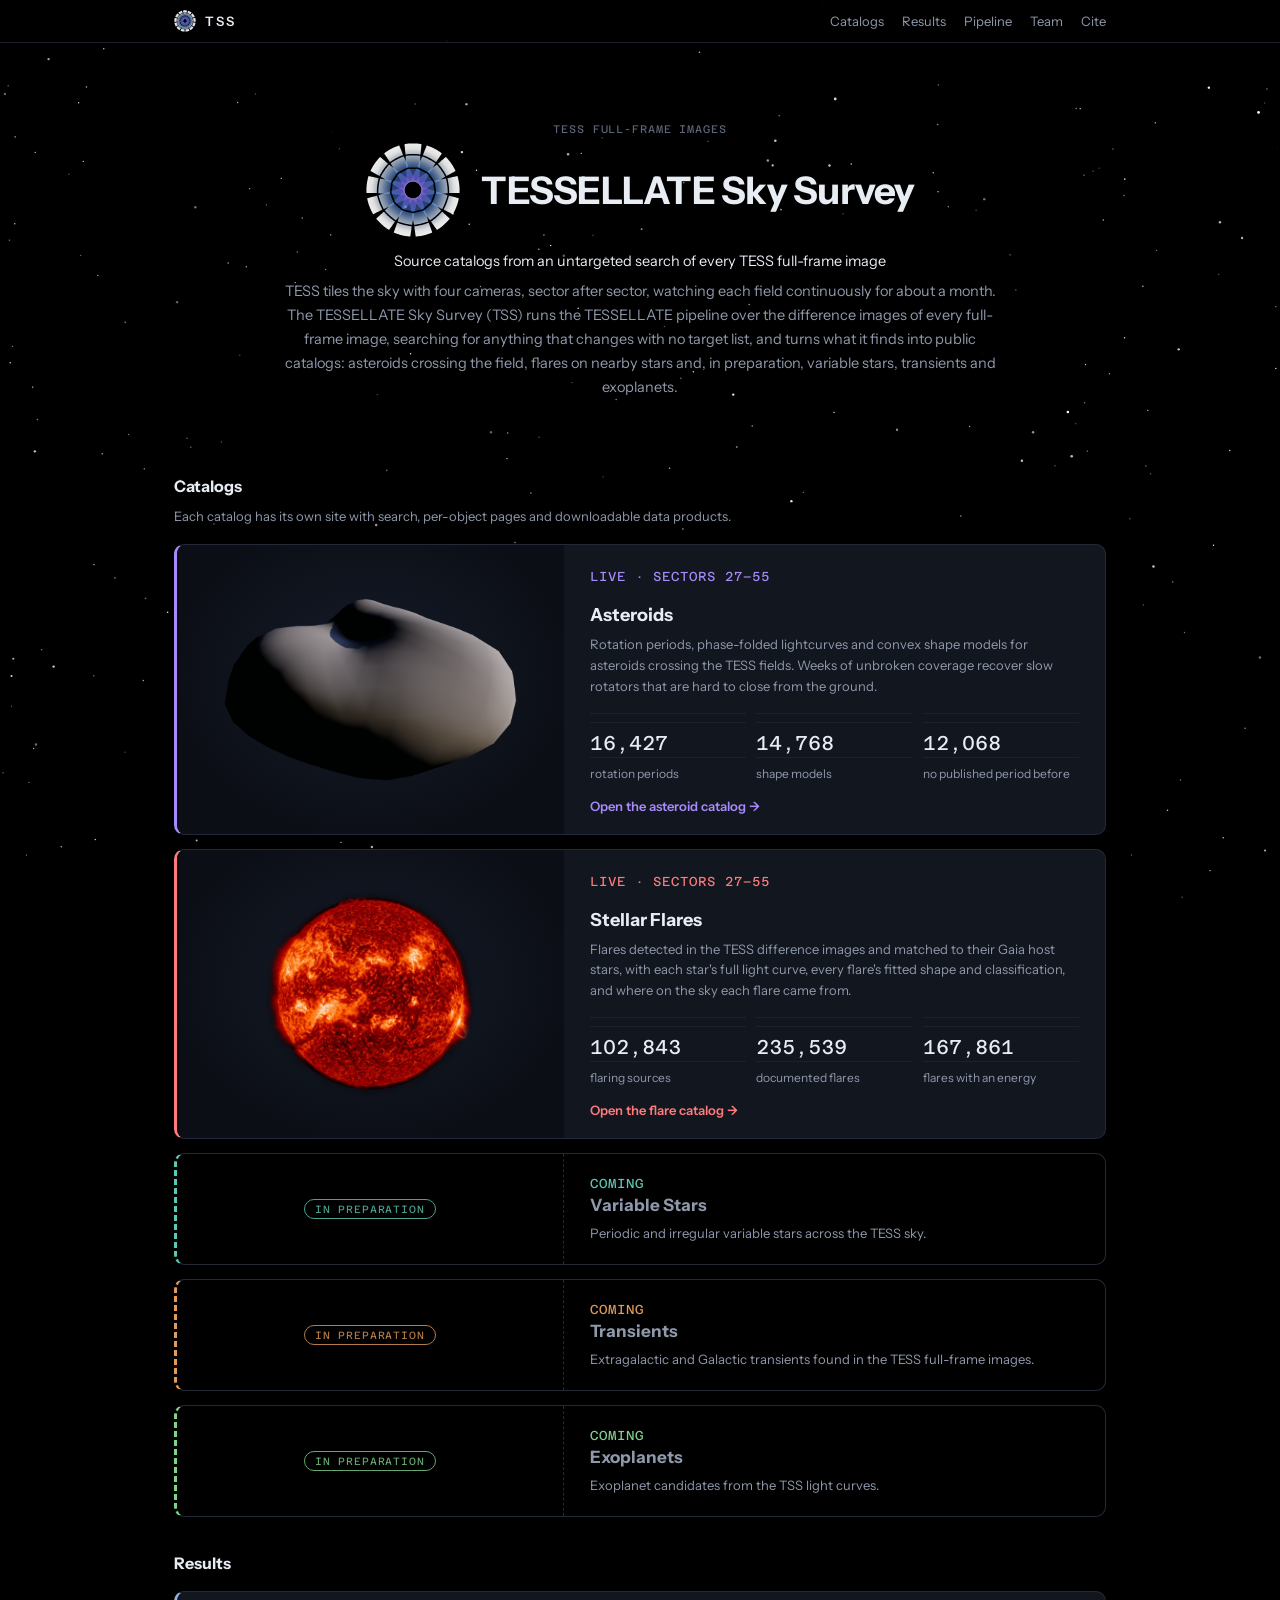
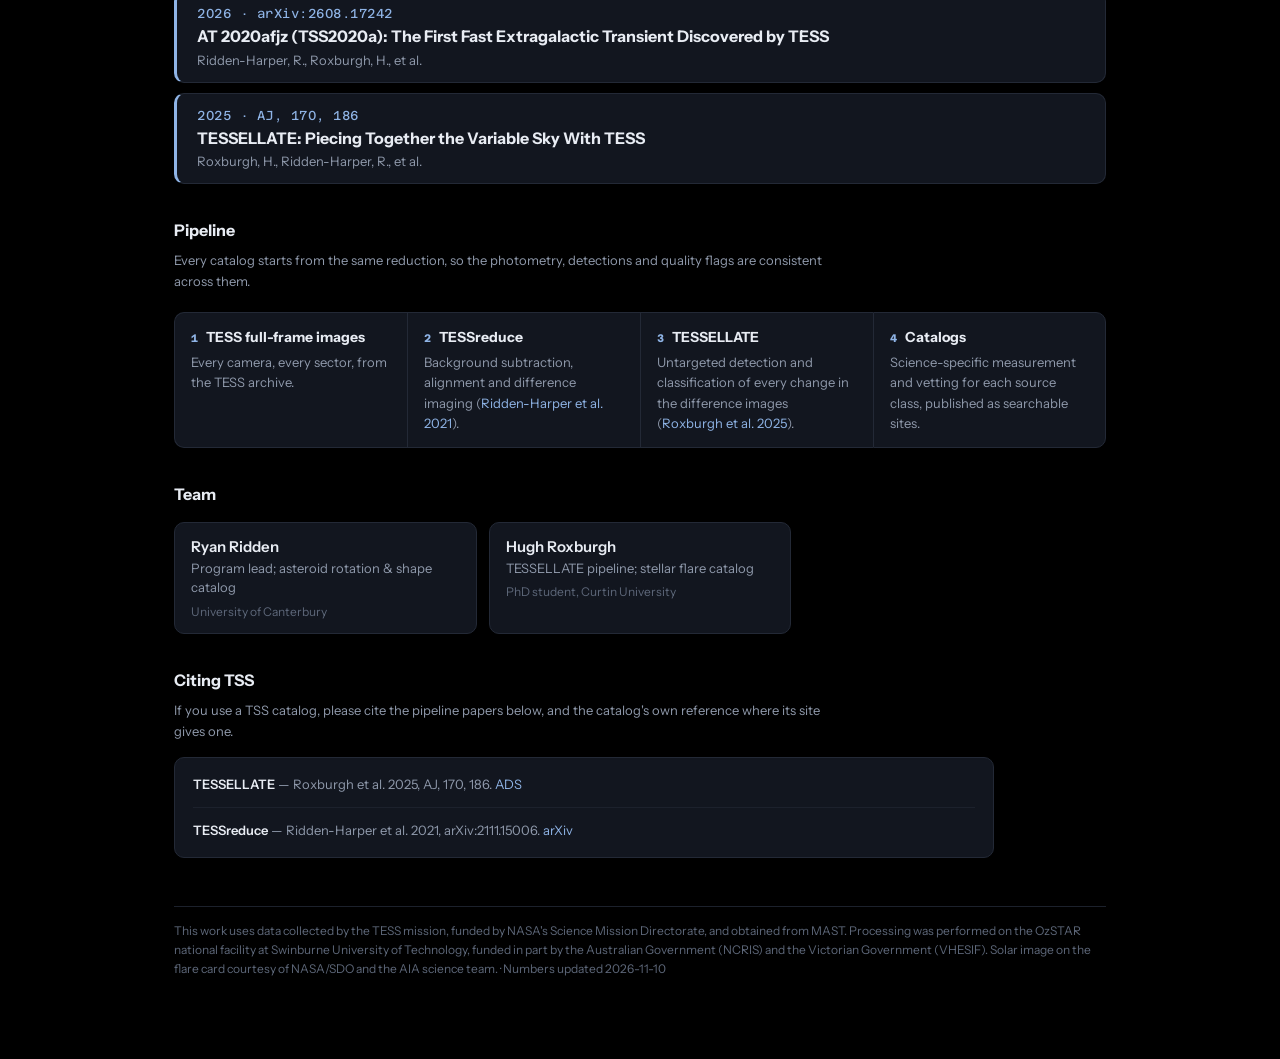
==== commit 52c6502b: "make logo" ====
--- a/index.html
+++ b/index.html
@@ -70,7 +70,7 @@
         <div class="pic"><span class="status">In preparation</span></div>
         <div class="txt">
           <p class="eyebrow">Coming</p>
-          <h3>Variable stars</h3>
+          <h3>Variable Stars</h3>
           <p>Periodic and irregular variable stars across the TESS sky.</p>
         </div>
       </div>
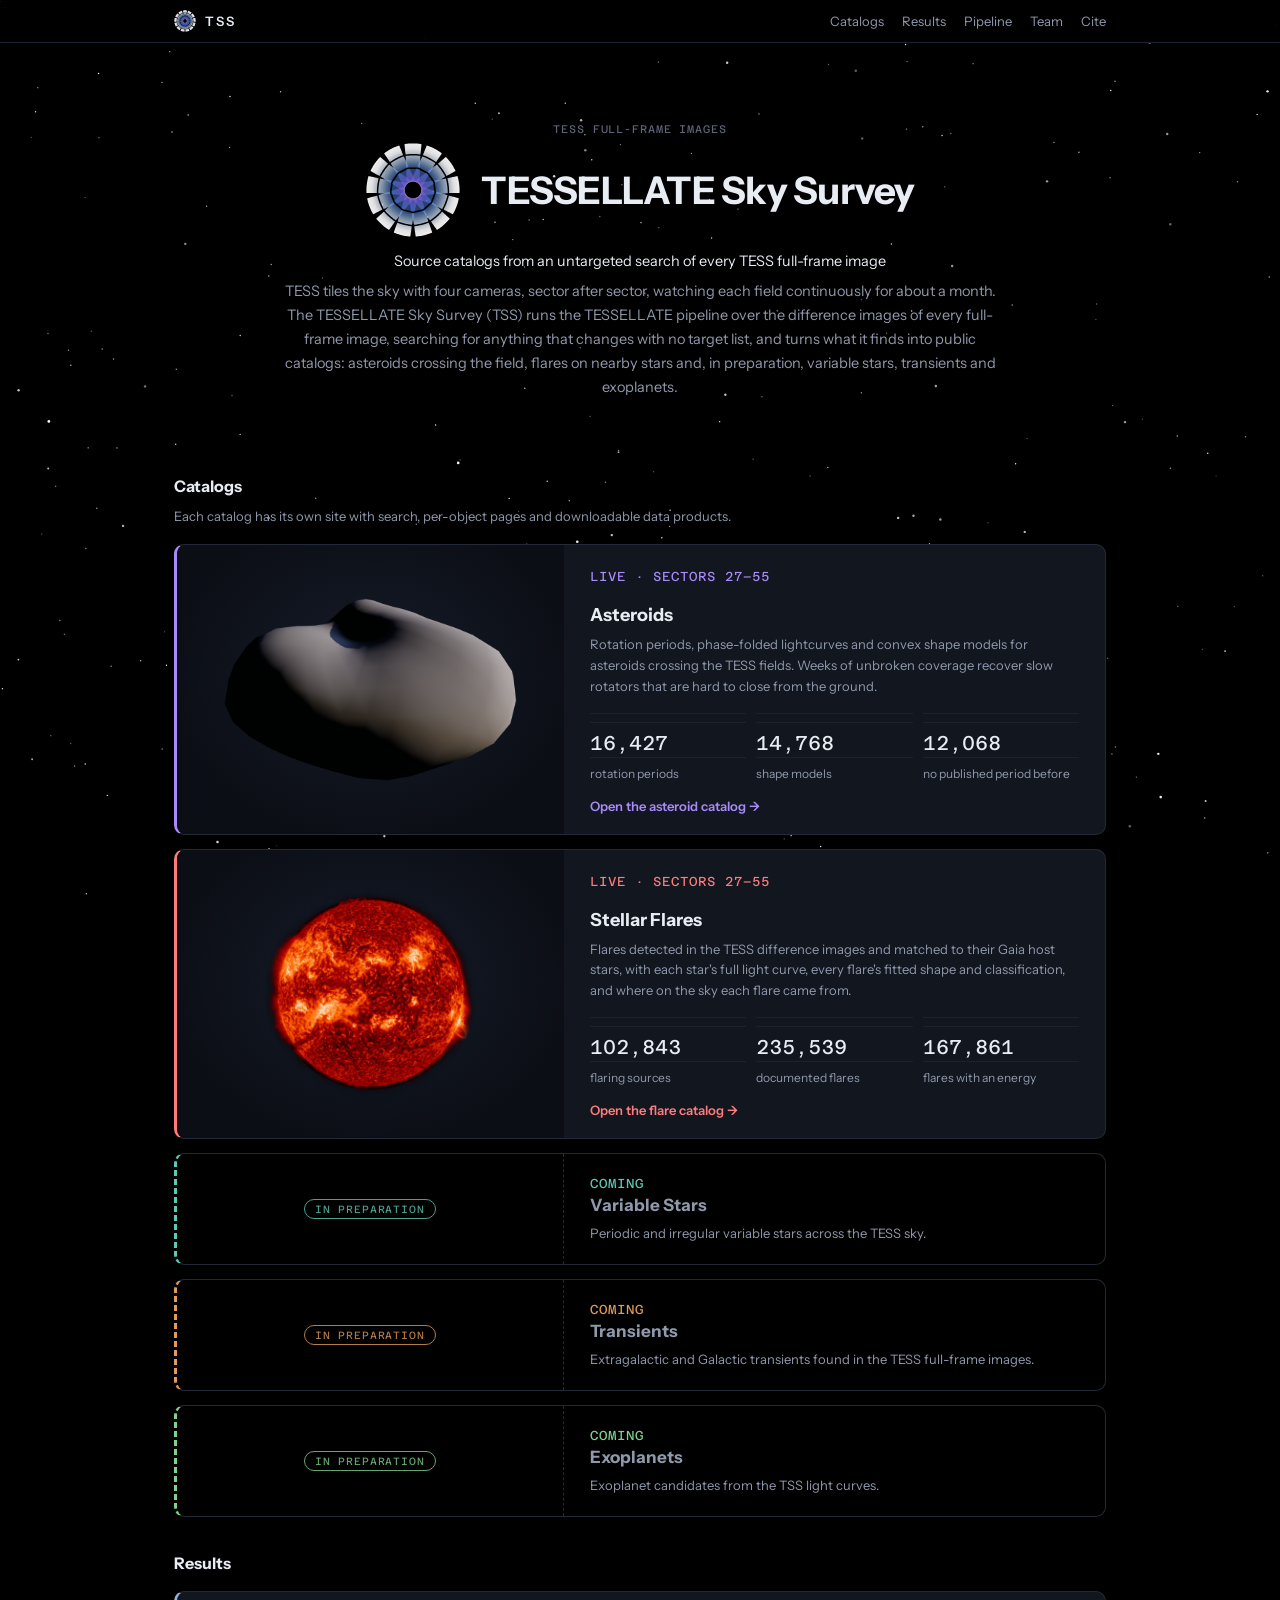
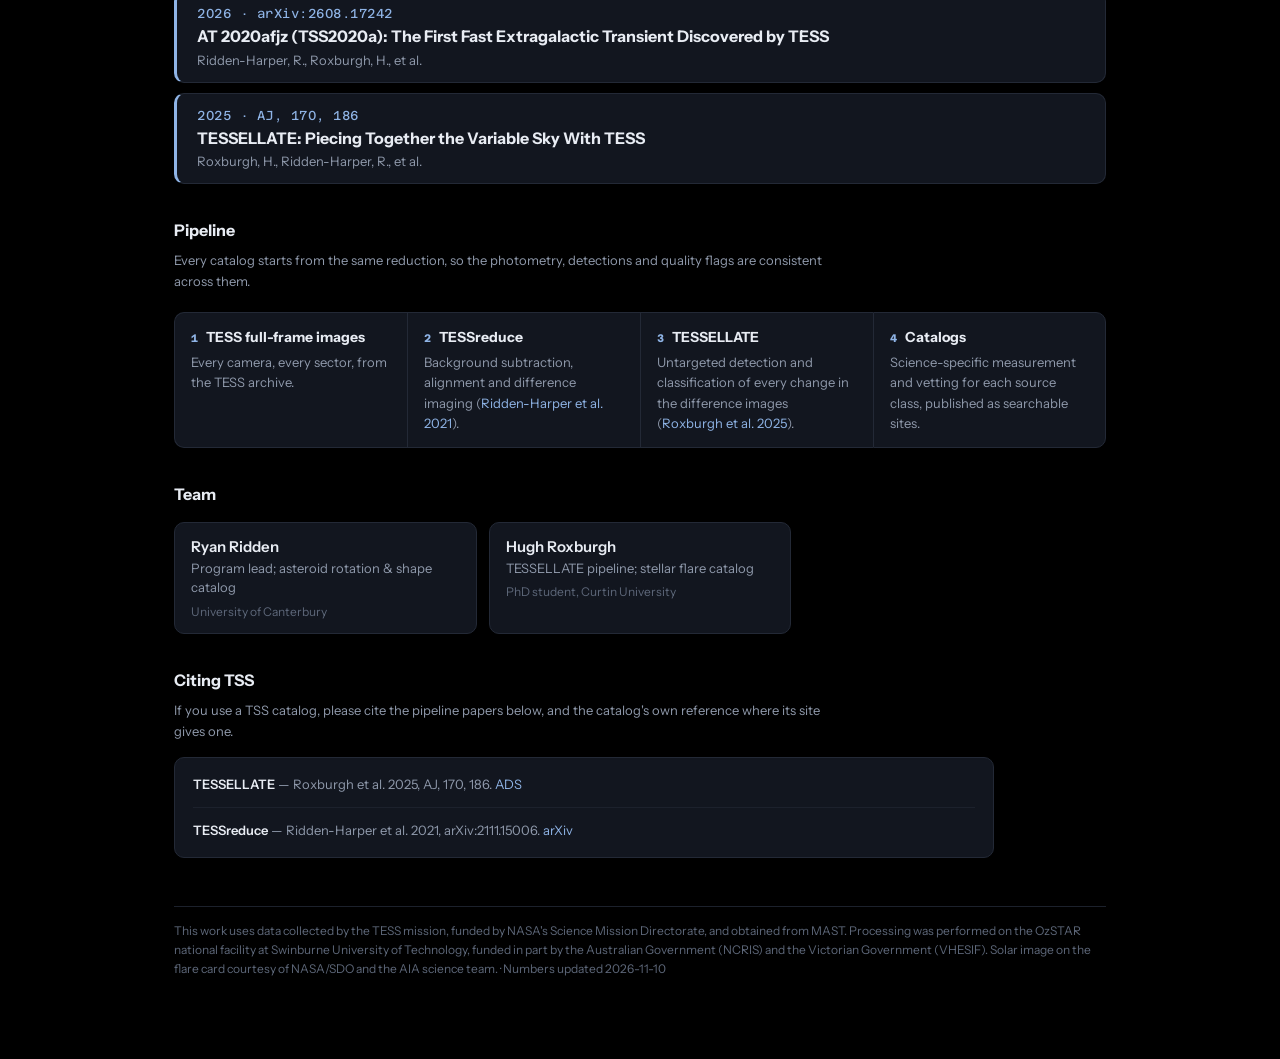
==== commit 0999842b: "slight glitch fix" ====
--- a/index.html
+++ b/index.html
@@ -6,10 +6,10 @@
 <link rel="preconnect" href="https://fonts.googleapis.com">
 <link rel="preconnect" href="https://fonts.gstatic.com" crossorigin>
 <link rel="stylesheet" href="https://fonts.googleapis.com/css2?family=Instrument+Sans:ital,wght@0,400;0,500;0,600;0,700;1,400&family=Azeret+Mono:wght@400;500&display=swap">
-<link rel="stylesheet" href="assets/site.css?v=17">
+<link rel="stylesheet" href="assets/site.css?v=18">
 
 <!-- loader: generated by tools/make_logo.py --loader -->
-<div id="loader"><style>#loader{position:fixed;inset:0;z-index:100;display:flex;align-items:center;justify-content:center;background:#000;animation:ld-out 0.4s ease 3.42s forwards}#loader svg{width:min(60vmin,400px);height:auto}#loader use{opacity:0;animation:ld-in 0.3s ease-out forwards,ld-fade 0.8s linear forwards;animation-delay:calc(var(--i) * 0.11s),2.62s}.ld-k0{animation:ld-k0 0.45s ease 1.77s forwards}@keyframes ld-k0{to{stop-color:#c4b0ff;stop-opacity:0.82}}.ld-k1{animation:ld-k1 0.45s ease 1.77s forwards}@keyframes ld-k1{to{stop-color:#a98cf8;stop-opacity:0.63}}@keyframes ld-in{to{opacity:1}}@keyframes ld-fade{to{opacity:0}}@keyframes ld-out{to{opacity:0;visibility:hidden}}@media (prefers-reduced-motion:reduce){#loader{display:none}}</style><svg viewBox="-136.1 -136.1 272.2 272.2" aria-hidden="true"><defs><radialGradient id="ld-g" gradientUnits="userSpaceOnUse" cx="0" cy="0" r="136.1"><stop class="ld-k0" offset="0.17" stop-color="#8665ef" stop-opacity="0.453"/><stop class="ld-k1" offset="0.185" stop-color="#8367ef" stop-opacity="0.456"/><stop offset="0.21" stop-color="#7d6aee" stop-opacity="0.46"/><stop offset="0.45" stop-color="#4a86e8" stop-opacity="0.5"/><stop offset="0.64" stop-color="#b9d3f5" stop-opacity="0.68"/><stop offset="0.86" stop-color="#ffffff" stop-opacity="0.88"/><stop offset="1.0" stop-color="#ffffff" stop-opacity="0.95"/></radialGradient><g id="ld-s0"><path d="M24.1,-129.9 21.2,-130.4 18.2,-130.8 15.2,-131.2 12.2,-131.5 9.2,-131.7 6.1,-131.9 3.1,-132.0 0.0,-132.0 -3.1,-132.0 -6.1,-131.9 -9.2,-131.7 -12.2,-131.5 -15.2,-131.2 -18.2,-130.8 -21.2,-130.4 -24.1,-129.9 -24.0,-128.3 -23.8,-126.5 -23.6,-124.8 -23.5,-123.0 -23.3,-121.3 -23.1,-119.5 -23.0,-117.6 -22.8,-115.8 -22.6,-113.9 -22.4,-112.1 -22.2,-110.2 -22.0,-108.3 -21.8,-106.4 -21.5,-104.5 -21.3,-102.6 -21.1,-100.7 -18.5,-101.0 -15.9,-101.3 -13.3,-101.6 -10.7,-101.8 -8.0,-101.9 -5.3,-102.0 -2.7,-102.1 0.0,-102.1 2.7,-102.1 5.3,-102.0 8.0,-101.9 10.7,-101.8 13.3,-101.6 15.9,-101.3 18.5,-101.0 21.1,-100.7 21.3,-102.6 21.5,-104.5 21.8,-106.4 22.0,-108.3 22.2,-110.2 22.4,-112.1 22.6,-113.9 22.8,-115.8 23.0,-117.6 23.1,-119.5 23.3,-121.3 23.5,-123.0 23.6,-124.8 23.8,-126.5 24.0,-128.3Z"/><path d="M20.8,-96.5 18.3,-96.8 15.7,-97.1 13.1,-97.3 10.5,-97.5 7.9,-97.7 5.3,-97.8 2.6,-97.8 0.0,-97.9 -2.6,-97.8 -5.3,-97.8 -7.9,-97.7 -10.5,-97.5 -13.1,-97.3 -15.7,-97.1 -18.3,-96.8 -20.8,-96.5 -20.7,-94.6 -20.7,-92.6 -20.6,-90.6 -20.6,-88.5 -20.5,-86.5 -20.4,-84.4 -20.3,-82.3 -20.2,-80.2 -20.1,-78.1 -20.0,-76.0 -19.9,-73.9 -19.7,-71.8 -19.6,-69.6 -19.5,-67.5 -19.3,-65.4 -19.2,-63.3 -16.8,-63.5 -14.5,-63.7 -12.1,-63.8 -9.7,-63.9 -7.3,-64.0 -4.8,-64.1 -2.4,-64.1 0.0,-64.1 2.4,-64.1 4.8,-64.1 7.3,-64.0 9.7,-63.9 12.1,-63.8 14.5,-63.7 16.8,-63.5 19.2,-63.3 19.3,-65.4 19.5,-67.5 19.6,-69.6 19.7,-71.8 19.9,-73.9 20.0,-76.0 20.1,-78.1 20.2,-80.2 20.3,-82.3 20.4,-84.4 20.5,-86.5 20.6,-88.5 20.6,-90.6 20.7,-92.6 20.7,-94.6Z"/><path d="M19.0,-58.7 16.7,-58.9 14.3,-59.0 12.0,-59.2 9.6,-59.3 7.2,-59.4 4.8,-59.4 2.4,-59.5 0.0,-59.5 -2.4,-59.5 -4.8,-59.4 -7.2,-59.4 -9.6,-59.3 -12.0,-59.2 -14.3,-59.0 -16.7,-58.9 -19.0,-58.7 -19.0,-56.6 -19.0,-54.4 -19.0,-52.2 -19.0,-50.0 -19.0,-47.8 -19.0,-45.5 -18.9,-43.3 -18.9,-41.0 -18.8,-38.8 -18.8,-36.5 -18.7,-34.3 -18.6,-32.0 -18.6,-29.8 -18.5,-27.5 -18.4,-25.3 -18.3,-23.1 -16.0,-23.1 -13.8,-23.2 -11.5,-23.2 -9.2,-23.3 -6.9,-23.3 -4.6,-23.3 -2.3,-23.3 0.0,-23.3 2.3,-23.3 4.6,-23.3 6.9,-23.3 9.2,-23.3 11.5,-23.2 13.8,-23.2 16.0,-23.1 18.3,-23.1 18.4,-25.3 18.5,-27.5 18.6,-29.8 18.6,-32.0 18.7,-34.3 18.8,-36.5 18.8,-38.8 18.9,-41.0 18.9,-43.3 19.0,-45.5 19.0,-47.8 19.0,-50.0 19.0,-52.2 19.0,-54.4 19.0,-56.6Z"/></g><g id="ld-s1"><path d="M-39.1,-126.3 -41.9,-125.3 -44.7,-124.3 -47.5,-123.2 -50.3,-122.1 -53.1,-120.9 -55.9,-119.6 -58.6,-118.3 -61.3,-116.9 -64.0,-115.4 -66.7,-113.9 -69.3,-112.4 -71.9,-110.7 -74.4,-109.1 -76.9,-107.4 -79.3,-105.6 -81.7,-103.9 -80.8,-102.4 -79.9,-101.0 -78.9,-99.5 -78.0,-98.0 -77.0,-96.5 -76.0,-95.0 -75.0,-93.5 -74.0,-91.9 -72.9,-90.4 -71.9,-88.8 -70.8,-87.3 -69.8,-85.7 -68.7,-84.1 -67.6,-82.5 -66.6,-80.9 -65.5,-79.4 -63.3,-80.9 -61.2,-82.3 -59.0,-83.7 -56.7,-85.2 -54.4,-86.5 -52.1,-87.9 -49.8,-89.2 -47.5,-90.4 -45.1,-91.6 -42.7,-92.8 -40.3,-94.0 -37.9,-95.1 -35.4,-96.1 -33.0,-97.1 -30.6,-98.1 -28.1,-99.0 -28.8,-100.8 -29.5,-102.5 -30.2,-104.3 -30.9,-106.1 -31.6,-107.9 -32.3,-109.6 -33.0,-111.4 -33.6,-113.1 -34.3,-114.8 -35.0,-116.5 -35.7,-118.2 -36.4,-119.9 -37.1,-121.5 -37.7,-123.1 -38.4,-124.7Z"/><path d="M-26.4,-95.1 -28.8,-94.2 -31.2,-93.3 -33.6,-92.3 -36.0,-91.2 -38.4,-90.2 -40.8,-89.0 -43.1,-87.9 -45.5,-86.7 -47.8,-85.4 -50.1,-84.1 -52.4,-82.8 -54.6,-81.5 -56.8,-80.1 -59.0,-78.7 -61.2,-77.3 -63.3,-75.8 -62.3,-74.1 -61.3,-72.4 -60.4,-70.6 -59.3,-68.8 -58.3,-67.1 -57.3,-65.3 -56.2,-63.5 -55.2,-61.7 -54.1,-59.8 -53.0,-58.0 -51.9,-56.2 -50.8,-54.4 -49.7,-52.6 -48.6,-50.8 -47.5,-48.9 -46.4,-47.1 -44.4,-48.4 -42.4,-49.7 -40.3,-50.9 -38.3,-52.1 -36.2,-53.3 -34.1,-54.5 -31.9,-55.6 -29.8,-56.8 -27.6,-57.9 -25.5,-59.0 -23.3,-60.1 -21.1,-61.1 -19.0,-62.1 -16.8,-63.1 -14.6,-64.0 -12.5,-65.0 -13.3,-66.9 -14.2,-68.8 -15.0,-70.8 -15.9,-72.7 -16.8,-74.7 -17.6,-76.6 -18.5,-78.5 -19.4,-80.4 -20.3,-82.3 -21.2,-84.2 -22.1,-86.1 -22.9,-87.9 -23.8,-89.8 -24.7,-91.6 -25.6,-93.4Z"/><path d="M-10.4,-60.8 -12.6,-59.9 -14.7,-58.9 -16.9,-58.0 -19.0,-56.9 -21.2,-55.9 -23.4,-54.8 -25.5,-53.8 -27.6,-52.7 -29.8,-51.5 -31.9,-50.4 -34.0,-49.2 -36.0,-48.0 -38.1,-46.8 -40.1,-45.6 -42.1,-44.4 -44.1,-43.1 -43.1,-41.2 -42.1,-39.3 -41.1,-37.4 -40.1,-35.4 -39.0,-33.5 -37.9,-31.5 -36.9,-29.5 -35.8,-27.6 -34.7,-25.6 -33.6,-23.6 -32.5,-21.6 -31.4,-19.7 -30.3,-17.7 -29.1,-15.8 -28.0,-13.8 -26.9,-11.9 -24.9,-13.0 -23.0,-14.1 -21.0,-15.2 -19.0,-16.3 -17.0,-17.4 -14.9,-18.5 -12.9,-19.6 -10.8,-20.7 -8.8,-21.7 -6.7,-22.8 -4.7,-23.9 -2.6,-24.9 -0.6,-25.9 1.4,-26.9 3.5,-27.9 5.5,-28.9 4.5,-30.9 3.6,-32.9 2.6,-35.0 1.6,-37.0 0.6,-39.0 -0.4,-41.1 -1.4,-43.1 -2.4,-45.1 -3.4,-47.1 -4.4,-49.1 -5.4,-51.1 -6.4,-53.1 -7.4,-55.1 -8.4,-57.0 -9.4,-58.9Z"/></g><g id="ld-s2"><path d="M-93.3,-93.6 -95.3,-91.5 -97.3,-89.3 -99.3,-87.0 -101.3,-84.7 -103.2,-82.3 -105.0,-79.9 -106.9,-77.5 -108.6,-75.0 -110.3,-72.4 -112.0,-69.9 -113.6,-67.3 -115.1,-64.7 -116.6,-62.0 -118.0,-59.3 -119.3,-56.7 -120.6,-54.0 -119.2,-53.1 -117.7,-52.3 -116.1,-51.4 -114.6,-50.6 -113.0,-49.7 -111.5,-48.8 -109.8,-47.9 -108.2,-47.0 -106.6,-46.1 -104.9,-45.2 -103.3,-44.3 -101.6,-43.4 -99.9,-42.5 -98.2,-41.6 -96.5,-40.7 -94.9,-39.9 -93.7,-42.2 -92.4,-44.5 -91.1,-46.8 -89.8,-49.0 -88.4,-51.3 -87.0,-53.6 -85.5,-55.8 -84.0,-58.0 -82.5,-60.2 -80.9,-62.4 -79.3,-64.5 -77.7,-66.6 -76.0,-68.6 -74.3,-70.6 -72.6,-72.6 -70.9,-74.6 -72.3,-75.8 -73.8,-77.1 -75.2,-78.3 -76.6,-79.6 -78.1,-80.8 -79.5,-82.1 -80.9,-83.3 -82.4,-84.5 -83.8,-85.7 -85.2,-86.9 -86.5,-88.1 -87.9,-89.2 -89.3,-90.4 -90.6,-91.5 -91.9,-92.6Z"/><path d="M-67.6,-71.9 -69.3,-70.0 -71.0,-68.1 -72.7,-66.1 -74.3,-64.0 -75.9,-62.0 -77.5,-59.9 -79.0,-57.8 -80.5,-55.6 -82.0,-53.4 -83.5,-51.2 -84.9,-49.0 -86.2,-46.8 -87.6,-44.5 -88.8,-42.3 -90.1,-40.0 -91.3,-37.7 -89.6,-36.6 -87.9,-35.6 -86.3,-34.5 -84.5,-33.4 -82.8,-32.3 -81.1,-31.2 -79.3,-30.1 -77.5,-29.0 -75.7,-27.8 -73.9,-26.7 -72.1,-25.6 -70.3,-24.5 -68.4,-23.4 -66.6,-22.3 -64.8,-21.3 -63.0,-20.2 -61.8,-22.2 -60.6,-24.3 -59.4,-26.3 -58.1,-28.4 -56.8,-30.4 -55.5,-32.4 -54.1,-34.4 -52.8,-36.4 -51.4,-38.4 -50.0,-40.4 -48.6,-42.3 -47.1,-44.3 -45.7,-46.2 -44.2,-48.1 -42.7,-49.9 -41.2,-51.7 -42.9,-53.1 -44.5,-54.4 -46.2,-55.7 -47.9,-57.0 -49.5,-58.3 -51.2,-59.6 -52.9,-60.9 -54.6,-62.2 -56.2,-63.5 -57.9,-64.7 -59.5,-66.0 -61.2,-67.2 -62.8,-68.4 -64.4,-69.6 -66.0,-70.8Z"/><path d="M-37.5,-49.0 -39.0,-47.2 -40.4,-45.3 -41.9,-43.5 -43.3,-41.6 -44.8,-39.7 -46.2,-37.7 -47.6,-35.8 -48.9,-33.8 -50.3,-31.8 -51.6,-29.8 -52.9,-27.8 -54.2,-25.8 -55.5,-23.8 -56.7,-21.7 -57.9,-19.7 -59.1,-17.7 -57.4,-16.5 -55.6,-15.2 -53.8,-14.0 -51.9,-12.8 -50.1,-11.5 -48.2,-10.3 -46.4,-9.0 -44.5,-7.8 -42.6,-6.5 -40.7,-5.3 -38.8,-4.1 -36.9,-2.8 -35.0,-1.6 -33.1,-0.4 -31.2,0.8 -29.4,2.0 -28.1,0.1 -26.9,-1.8 -25.7,-3.7 -24.4,-5.6 -23.1,-7.5 -21.8,-9.4 -20.5,-11.4 -19.2,-13.3 -17.9,-15.2 -16.6,-17.1 -15.2,-18.9 -13.9,-20.8 -12.6,-22.7 -11.2,-24.5 -9.9,-26.3 -8.6,-28.1 -10.4,-29.5 -12.1,-30.8 -13.9,-32.2 -15.8,-33.5 -17.6,-34.9 -19.4,-36.2 -21.2,-37.5 -23.1,-38.8 -24.9,-40.2 -26.7,-41.5 -28.5,-42.8 -30.4,-44.0 -32.2,-45.3 -34.0,-46.6 -35.7,-47.8Z"/></g><g id="ld-s3"><path d="M-126.1,-39.6 -126.9,-36.7 -127.7,-33.8 -128.4,-30.9 -129.0,-27.9 -129.6,-25.0 -130.2,-22.0 -130.6,-18.9 -131.0,-15.9 -131.4,-12.9 -131.6,-9.8 -131.8,-6.8 -132.0,-3.7 -132.1,-0.7 -132.1,2.3 -132.0,5.3 -131.9,8.3 -130.2,8.3 -128.5,8.4 -126.7,8.4 -125.0,8.5 -123.2,8.5 -121.4,8.6 -119.5,8.6 -117.7,8.6 -115.8,8.7 -113.9,8.7 -112.0,8.7 -110.1,8.8 -108.2,8.8 -106.3,8.8 -104.4,8.8 -102.5,8.8 -102.5,6.2 -102.5,3.6 -102.4,1.0 -102.3,-1.7 -102.1,-4.3 -101.9,-7.0 -101.7,-9.7 -101.4,-12.3 -101.0,-15.0 -100.6,-17.6 -100.2,-20.2 -99.7,-22.8 -99.2,-25.4 -98.7,-28.0 -98.1,-30.6 -97.4,-33.1 -99.3,-33.5 -101.1,-34.0 -103.0,-34.4 -104.9,-34.9 -106.7,-35.3 -108.5,-35.7 -110.4,-36.1 -112.2,-36.6 -114.0,-37.0 -115.8,-37.4 -117.6,-37.8 -119.3,-38.1 -121.0,-38.5 -122.8,-38.9 -124.4,-39.2Z"/><path d="M-93.3,-32.3 -93.9,-29.8 -94.5,-27.3 -95.0,-24.7 -95.6,-22.2 -96.0,-19.6 -96.4,-17.0 -96.8,-14.4 -97.2,-11.8 -97.5,-9.2 -97.7,-6.6 -97.9,-3.9 -98.1,-1.3 -98.2,1.3 -98.3,3.9 -98.3,6.4 -98.3,9.0 -96.4,9.2 -94.4,9.4 -92.4,9.6 -90.4,9.7 -88.3,9.9 -86.3,10.1 -84.2,10.2 -82.1,10.4 -80.0,10.5 -77.9,10.7 -75.7,10.8 -73.6,10.9 -71.5,11.1 -69.4,11.2 -67.3,11.3 -65.2,11.4 -65.1,9.0 -64.9,6.7 -64.8,4.3 -64.6,1.9 -64.4,-0.5 -64.2,-2.9 -63.9,-5.3 -63.7,-7.7 -63.4,-10.1 -63.0,-12.5 -62.7,-14.9 -62.3,-17.3 -61.9,-19.7 -61.5,-22.0 -61.0,-24.3 -60.5,-26.7 -62.6,-27.1 -64.7,-27.5 -66.8,-27.8 -68.9,-28.2 -71.0,-28.6 -73.1,-29.0 -75.1,-29.4 -77.2,-29.7 -79.3,-30.1 -81.3,-30.4 -83.4,-30.8 -85.4,-31.1 -87.4,-31.4 -89.4,-31.7 -91.4,-32.0Z"/><path d="M-56.0,-25.9 -56.4,-23.7 -56.9,-21.3 -57.3,-19.0 -57.7,-16.7 -58.1,-14.3 -58.4,-11.9 -58.7,-9.6 -59.0,-7.2 -59.3,-4.8 -59.6,-2.4 -59.8,0.0 -60.0,2.4 -60.2,4.8 -60.3,7.1 -60.5,9.5 -60.6,11.8 -58.4,12.1 -56.3,12.3 -54.1,12.6 -51.9,12.8 -49.7,13.1 -47.5,13.3 -45.3,13.6 -43.0,13.8 -40.8,14.0 -38.5,14.2 -36.3,14.4 -34.0,14.6 -31.8,14.8 -29.5,15.0 -27.3,15.2 -25.1,15.4 -24.9,13.1 -24.7,10.9 -24.4,8.6 -24.2,6.4 -24.0,4.1 -23.7,1.8 -23.4,-0.5 -23.2,-2.8 -22.9,-5.1 -22.6,-7.4 -22.3,-9.7 -22.0,-12.0 -21.7,-14.2 -21.3,-16.5 -21.0,-18.7 -20.7,-20.9 -22.9,-21.3 -25.1,-21.6 -27.3,-22.0 -29.5,-22.4 -31.8,-22.7 -34.0,-23.0 -36.2,-23.4 -38.5,-23.7 -40.7,-24.0 -42.9,-24.3 -45.1,-24.6 -47.3,-24.9 -49.5,-25.2 -51.7,-25.4 -53.9,-25.7Z"/></g><g id="ld-s4"><path d="M-130.0,23.6 -129.4,26.5 -128.8,29.4 -128.0,32.3 -127.2,35.2 -126.4,38.1 -125.5,41.0 -124.5,43.9 -123.4,46.8 -122.3,49.7 -121.1,52.5 -119.9,55.3 -118.6,58.0 -117.3,60.7 -115.9,63.4 -114.4,66.0 -113.0,68.6 -111.4,67.9 -109.9,67.1 -108.3,66.4 -106.7,65.6 -105.1,64.8 -103.5,64.0 -101.8,63.2 -100.2,62.4 -98.5,61.5 -96.8,60.7 -95.2,59.8 -93.5,58.9 -91.8,58.1 -90.1,57.2 -88.4,56.3 -86.7,55.4 -87.9,53.1 -89.1,50.8 -90.2,48.4 -91.4,46.0 -92.5,43.6 -93.5,41.2 -94.5,38.7 -95.5,36.2 -96.4,33.7 -97.3,31.2 -98.1,28.7 -98.9,26.1 -99.7,23.6 -100.4,21.0 -101.0,18.5 -101.6,16.0 -103.5,16.5 -105.3,16.9 -107.2,17.4 -109.0,17.9 -110.9,18.3 -112.7,18.8 -114.5,19.3 -116.3,19.8 -118.1,20.2 -119.9,20.7 -121.6,21.2 -123.4,21.7 -125.1,22.1 -126.8,22.6 -128.4,23.1Z"/><path d="M-97.6,14.8 -97.0,17.3 -96.4,19.8 -95.7,22.3 -94.9,24.8 -94.1,27.3 -93.3,29.8 -92.4,32.2 -91.5,34.7 -90.6,37.2 -89.6,39.6 -88.5,42.0 -87.5,44.4 -86.4,46.8 -85.2,49.1 -84.1,51.4 -82.9,53.7 -81.1,52.9 -79.2,52.2 -77.4,51.4 -75.5,50.6 -73.6,49.8 -71.7,49.0 -69.8,48.2 -67.9,47.3 -65.9,46.5 -64.0,45.6 -62.1,44.8 -60.1,43.9 -58.2,43.0 -56.2,42.1 -54.3,41.3 -52.4,40.4 -53.4,38.2 -54.4,36.1 -55.4,33.9 -56.3,31.7 -57.3,29.5 -58.2,27.3 -59.1,25.0 -60.0,22.7 -60.8,20.5 -61.6,18.2 -62.4,15.9 -63.2,13.6 -63.9,11.3 -64.7,9.1 -65.3,6.8 -66.0,4.5 -68.0,5.1 -70.0,5.8 -72.1,6.4 -74.1,7.0 -76.1,7.6 -78.2,8.3 -80.2,8.9 -82.2,9.6 -84.2,10.2 -86.2,10.9 -88.1,11.5 -90.1,12.2 -92.0,12.8 -93.9,13.5 -95.8,14.1Z"/><path d="M-61.6,3.0 -61.0,5.3 -60.3,7.5 -59.6,9.8 -58.8,12.0 -58.1,14.3 -57.3,16.6 -56.4,18.8 -55.6,21.1 -54.7,23.3 -53.9,25.6 -52.9,27.8 -52.0,30.0 -51.1,32.2 -50.1,34.3 -49.1,36.5 -48.1,38.6 -46.1,37.8 -44.1,37.1 -42.1,36.3 -40.0,35.5 -37.9,34.7 -35.9,33.9 -33.8,33.0 -31.7,32.2 -29.6,31.4 -27.5,30.5 -25.4,29.6 -23.3,28.8 -21.2,27.9 -19.2,27.0 -17.1,26.1 -15.1,25.3 -15.9,23.2 -16.8,21.1 -17.6,19.0 -18.5,16.9 -19.3,14.7 -20.2,12.6 -21.0,10.4 -21.8,8.3 -22.6,6.1 -23.4,3.9 -24.2,1.8 -25.0,-0.4 -25.8,-2.5 -26.6,-4.7 -27.3,-6.8 -28.0,-8.9 -30.1,-8.2 -32.3,-7.5 -34.4,-6.8 -36.5,-6.1 -38.7,-5.3 -40.8,-4.6 -42.9,-3.8 -45.1,-3.1 -47.2,-2.3 -49.3,-1.6 -51.4,-0.8 -53.5,-0.0 -55.6,0.7 -57.6,1.5 -59.6,2.3Z"/></g><g id="ld-s5"><path d="M-104.2,81.3 -102.3,83.6 -100.4,85.9 -98.4,88.1 -96.3,90.3 -94.2,92.5 -92.0,94.6 -89.8,96.7 -87.5,98.8 -85.2,100.8 -82.9,102.8 -80.5,104.6 -78.1,106.5 -75.6,108.3 -73.1,110.0 -70.6,111.6 -68.1,113.2 -67.1,111.9 -66.1,110.5 -65.1,109.1 -64.0,107.7 -63.0,106.2 -61.9,104.8 -60.8,103.3 -59.7,101.8 -58.6,100.2 -57.6,98.7 -56.5,97.2 -55.4,95.6 -54.3,94.1 -53.2,92.5 -52.1,90.9 -51.0,89.4 -53.1,87.9 -55.3,86.4 -57.4,84.8 -59.5,83.2 -61.6,81.6 -63.7,79.9 -65.7,78.2 -67.7,76.4 -69.7,74.6 -71.7,72.8 -73.6,71.0 -75.5,69.1 -77.3,67.2 -79.1,65.3 -80.8,63.3 -82.6,61.4 -84.0,62.7 -85.4,63.9 -86.8,65.2 -88.3,66.5 -89.7,67.8 -91.1,69.0 -92.4,70.3 -93.8,71.6 -95.2,72.8 -96.5,74.1 -97.9,75.3 -99.2,76.5 -100.5,77.7 -101.7,78.9 -103.0,80.1Z"/><path d="M-79.6,58.5 -77.9,60.4 -76.1,62.3 -74.4,64.2 -72.5,66.0 -70.7,67.9 -68.8,69.7 -66.9,71.5 -64.9,73.3 -62.9,75.0 -60.9,76.7 -58.9,78.3 -56.8,80.0 -54.7,81.5 -52.7,83.1 -50.6,84.6 -48.4,86.0 -47.2,84.5 -45.9,83.0 -44.6,81.5 -43.3,79.9 -42.0,78.3 -40.7,76.7 -39.4,75.1 -38.1,73.4 -36.8,71.8 -35.5,70.1 -34.1,68.5 -32.8,66.8 -31.5,65.1 -30.2,63.4 -28.9,61.8 -27.6,60.1 -29.5,58.7 -31.4,57.2 -33.3,55.8 -35.1,54.3 -37.0,52.7 -38.9,51.2 -40.7,49.6 -42.5,48.0 -44.3,46.4 -46.1,44.7 -47.9,43.1 -49.6,41.4 -51.3,39.8 -53.0,38.1 -54.7,36.4 -56.3,34.7 -57.8,36.2 -59.3,37.6 -60.9,39.1 -62.4,40.6 -63.9,42.1 -65.4,43.7 -66.8,45.2 -68.3,46.7 -69.8,48.2 -71.2,49.7 -72.7,51.2 -74.1,52.6 -75.5,54.1 -76.9,55.6 -78.2,57.0Z"/><path d="M-53.2,31.3 -51.5,33.0 -49.9,34.7 -48.2,36.3 -46.5,38.0 -44.8,39.6 -43.0,41.3 -41.2,42.9 -39.4,44.5 -37.6,46.1 -35.8,47.7 -34.0,49.2 -32.1,50.7 -30.3,52.2 -28.4,53.7 -26.6,55.1 -24.7,56.5 -23.3,54.9 -21.8,53.3 -20.4,51.7 -18.9,50.0 -17.5,48.3 -16.0,46.7 -14.5,45.0 -13.1,43.2 -11.6,41.5 -10.2,39.8 -8.7,38.0 -7.3,36.3 -5.8,34.6 -4.4,32.8 -3.0,31.1 -1.6,29.4 -3.3,27.9 -5.1,26.5 -6.8,25.0 -8.5,23.5 -10.3,22.0 -12.0,20.5 -13.7,19.0 -15.5,17.5 -17.2,15.9 -18.9,14.4 -20.6,12.8 -22.3,11.3 -24.0,9.8 -25.7,8.2 -27.3,6.7 -29.0,5.1 -30.5,6.7 -32.1,8.3 -33.6,10.0 -35.2,11.6 -36.7,13.2 -38.3,14.9 -39.8,16.5 -41.3,18.2 -42.9,19.9 -44.4,21.5 -45.9,23.2 -47.4,24.8 -48.8,26.5 -50.3,28.1 -51.7,29.7Z"/></g><g id="ld-s6"><path d="M-54.5,120.4 -51.8,121.6 -49.0,122.7 -46.2,123.7 -43.3,124.7 -40.4,125.7 -37.5,126.6 -34.5,127.4 -31.6,128.2 -28.6,128.9 -25.6,129.5 -22.6,130.1 -19.6,130.6 -16.6,131.0 -13.6,131.4 -10.7,131.7 -7.7,131.9 -7.4,130.3 -7.2,128.6 -6.9,126.8 -6.6,125.1 -6.4,123.3 -6.1,121.5 -5.9,119.7 -5.6,117.9 -5.3,116.0 -5.1,114.2 -4.8,112.3 -4.6,110.4 -4.3,108.5 -4.1,106.6 -3.9,104.7 -3.6,102.8 -6.2,102.5 -8.8,102.2 -11.4,101.8 -14.0,101.3 -16.6,100.9 -19.2,100.3 -21.8,99.8 -24.4,99.1 -27.0,98.5 -29.6,97.8 -32.2,97.0 -34.7,96.3 -37.2,95.4 -39.7,94.6 -42.2,93.7 -44.6,92.7 -45.2,94.5 -45.9,96.3 -46.6,98.1 -47.2,99.9 -47.9,101.7 -48.5,103.4 -49.2,105.2 -49.8,107.0 -50.4,108.7 -51.1,110.4 -51.7,112.2 -52.3,113.8 -52.8,115.5 -53.4,117.2 -53.9,118.8Z"/><path d="M-43.3,88.7 -40.9,89.7 -38.5,90.5 -36.0,91.4 -33.5,92.2 -31.0,92.9 -28.5,93.7 -26.0,94.4 -23.4,95.0 -20.9,95.6 -18.3,96.2 -15.7,96.7 -13.1,97.2 -10.6,97.6 -8.0,98.0 -5.5,98.4 -2.9,98.7 -2.5,96.8 -2.1,94.8 -1.6,92.9 -1.2,90.9 -0.8,88.9 -0.4,86.8 0.0,84.8 0.4,82.7 0.8,80.7 1.2,78.6 1.6,76.5 2.0,74.4 2.4,72.3 2.7,70.2 3.1,68.1 3.5,66.1 1.1,65.7 -1.2,65.3 -3.6,64.8 -5.9,64.4 -8.3,63.9 -10.6,63.4 -13.0,62.8 -15.3,62.3 -17.7,61.7 -20.0,61.1 -22.4,60.4 -24.7,59.7 -27.0,59.1 -29.3,58.4 -31.5,57.6 -33.8,56.9 -34.4,58.9 -35.0,60.9 -35.7,62.9 -36.3,65.0 -37.0,67.0 -37.6,69.0 -38.2,71.1 -38.8,73.1 -39.4,75.1 -40.0,77.1 -40.6,79.1 -41.1,81.0 -41.7,83.0 -42.2,84.9 -42.8,86.9Z"/><path d="M-32.5,52.4 -30.3,53.2 -28.0,53.9 -25.8,54.6 -23.5,55.3 -21.2,55.9 -18.9,56.5 -16.6,57.2 -14.2,57.7 -11.9,58.3 -9.5,58.8 -7.2,59.4 -4.9,59.8 -2.5,60.3 -0.2,60.7 2.1,61.2 4.4,61.5 4.9,59.5 5.5,57.4 6.0,55.2 6.5,53.1 7.0,50.9 7.5,48.8 8.0,46.6 8.5,44.4 9.0,42.2 9.5,40.0 10.0,37.7 10.4,35.5 10.9,33.3 11.3,31.1 11.8,28.9 12.2,26.8 10.0,26.3 7.8,25.8 5.6,25.3 3.4,24.8 1.2,24.3 -1.1,23.8 -3.3,23.2 -5.6,22.7 -7.8,22.1 -10.1,21.5 -12.3,21.0 -14.5,20.4 -16.7,19.8 -18.9,19.2 -21.1,18.6 -23.3,18.0 -23.9,20.1 -24.5,22.3 -25.1,24.4 -25.7,26.6 -26.4,28.8 -27.0,31.0 -27.6,33.2 -28.1,35.3 -28.7,37.5 -29.3,39.7 -29.9,41.8 -30.4,44.0 -31.0,46.1 -31.5,48.3 -32.0,50.4Z"/></g><g id="ld-s7"><path d="M7.7,131.9 10.7,131.7 13.6,131.4 16.6,131.0 19.6,130.6 22.6,130.1 25.6,129.5 28.6,128.9 31.6,128.2 34.5,127.4 37.5,126.6 40.4,125.7 43.3,124.7 46.2,123.7 49.0,122.7 51.8,121.6 54.5,120.4 53.9,118.8 53.4,117.2 52.8,115.5 52.3,113.8 51.7,112.2 51.1,110.4 50.4,108.7 49.8,107.0 49.2,105.2 48.5,103.4 47.9,101.7 47.2,99.9 46.6,98.1 45.9,96.3 45.2,94.5 44.6,92.7 42.2,93.7 39.7,94.6 37.2,95.4 34.7,96.3 32.2,97.0 29.6,97.8 27.0,98.5 24.4,99.1 21.8,99.8 19.2,100.3 16.6,100.9 14.0,101.3 11.4,101.8 8.8,102.2 6.2,102.5 3.6,102.8 3.9,104.7 4.1,106.6 4.3,108.5 4.6,110.4 4.8,112.3 5.1,114.2 5.3,116.0 5.6,117.9 5.9,119.7 6.1,121.5 6.4,123.3 6.6,125.1 6.9,126.8 7.2,128.6 7.4,130.3Z"/><path d="M2.9,98.7 5.5,98.4 8.0,98.0 10.6,97.6 13.1,97.2 15.7,96.7 18.3,96.2 20.9,95.6 23.4,95.0 26.0,94.4 28.5,93.7 31.0,92.9 33.5,92.2 36.0,91.4 38.5,90.5 40.9,89.7 43.3,88.7 42.8,86.9 42.2,84.9 41.7,83.0 41.1,81.0 40.6,79.1 40.0,77.1 39.4,75.1 38.8,73.1 38.2,71.1 37.6,69.0 37.0,67.0 36.3,65.0 35.7,62.9 35.0,60.9 34.4,58.9 33.8,56.9 31.5,57.6 29.3,58.4 27.0,59.1 24.7,59.7 22.4,60.4 20.0,61.1 17.7,61.7 15.3,62.3 13.0,62.8 10.6,63.4 8.3,63.9 5.9,64.4 3.6,64.8 1.2,65.3 -1.1,65.7 -3.5,66.1 -3.1,68.1 -2.7,70.2 -2.4,72.3 -2.0,74.4 -1.6,76.5 -1.2,78.6 -0.8,80.7 -0.4,82.7 -0.0,84.8 0.4,86.8 0.8,88.9 1.2,90.9 1.6,92.9 2.1,94.8 2.5,96.8Z"/><path d="M-4.4,61.5 -2.1,61.2 0.2,60.7 2.5,60.3 4.9,59.8 7.2,59.4 9.5,58.8 11.9,58.3 14.2,57.7 16.6,57.2 18.9,56.5 21.2,55.9 23.5,55.3 25.8,54.6 28.0,53.9 30.3,53.2 32.5,52.4 32.0,50.4 31.5,48.3 31.0,46.1 30.4,44.0 29.9,41.8 29.3,39.7 28.7,37.5 28.1,35.3 27.6,33.2 27.0,31.0 26.4,28.8 25.7,26.6 25.1,24.4 24.5,22.3 23.9,20.1 23.3,18.0 21.1,18.6 18.9,19.2 16.7,19.8 14.5,20.4 12.3,21.0 10.1,21.5 7.8,22.1 5.6,22.7 3.3,23.2 1.1,23.8 -1.2,24.3 -3.4,24.8 -5.6,25.3 -7.8,25.8 -10.0,26.3 -12.2,26.8 -11.8,28.9 -11.3,31.1 -10.9,33.3 -10.4,35.5 -10.0,37.7 -9.5,40.0 -9.0,42.2 -8.5,44.4 -8.0,46.6 -7.5,48.8 -7.0,50.9 -6.5,53.1 -6.0,55.2 -5.5,57.4 -4.9,59.5Z"/></g><g id="ld-s8"><path d="M68.1,113.2 70.6,111.6 73.1,110.0 75.6,108.3 78.1,106.5 80.5,104.6 82.9,102.8 85.2,100.8 87.5,98.8 89.8,96.7 92.0,94.6 94.2,92.5 96.3,90.3 98.4,88.1 100.4,85.9 102.3,83.6 104.2,81.3 103.0,80.1 101.7,78.9 100.5,77.7 99.2,76.5 97.9,75.3 96.5,74.1 95.2,72.8 93.8,71.6 92.4,70.3 91.1,69.0 89.7,67.8 88.3,66.5 86.8,65.2 85.4,63.9 84.0,62.7 82.6,61.4 80.8,63.3 79.1,65.3 77.3,67.2 75.5,69.1 73.6,71.0 71.7,72.8 69.7,74.6 67.7,76.4 65.7,78.2 63.7,79.9 61.6,81.6 59.5,83.2 57.4,84.8 55.3,86.4 53.1,87.9 51.0,89.4 52.1,90.9 53.2,92.5 54.3,94.1 55.4,95.6 56.5,97.2 57.6,98.7 58.6,100.2 59.7,101.8 60.8,103.3 61.9,104.8 63.0,106.2 64.0,107.7 65.1,109.1 66.1,110.5 67.1,111.9Z"/><path d="M48.4,86.0 50.6,84.6 52.7,83.1 54.7,81.5 56.8,80.0 58.9,78.3 60.9,76.7 62.9,75.0 64.9,73.3 66.9,71.5 68.8,69.7 70.7,67.9 72.5,66.0 74.4,64.2 76.1,62.3 77.9,60.4 79.6,58.5 78.2,57.0 76.9,55.6 75.5,54.1 74.1,52.6 72.7,51.2 71.2,49.7 69.8,48.2 68.3,46.7 66.8,45.2 65.4,43.7 63.9,42.1 62.4,40.6 60.9,39.1 59.3,37.6 57.8,36.2 56.3,34.7 54.7,36.4 53.0,38.1 51.3,39.8 49.6,41.4 47.9,43.1 46.1,44.7 44.3,46.4 42.5,48.0 40.7,49.6 38.9,51.2 37.0,52.7 35.1,54.3 33.3,55.8 31.4,57.2 29.5,58.7 27.6,60.1 28.9,61.8 30.2,63.4 31.5,65.1 32.8,66.8 34.1,68.5 35.5,70.1 36.8,71.8 38.1,73.4 39.4,75.1 40.7,76.7 42.0,78.3 43.3,79.9 44.6,81.5 45.9,83.0 47.2,84.5Z"/><path d="M24.7,56.5 26.6,55.1 28.4,53.7 30.3,52.2 32.1,50.7 34.0,49.2 35.8,47.7 37.6,46.1 39.4,44.5 41.2,42.9 43.0,41.3 44.8,39.6 46.5,38.0 48.2,36.3 49.9,34.7 51.5,33.0 53.2,31.3 51.7,29.7 50.3,28.1 48.8,26.5 47.4,24.8 45.9,23.2 44.4,21.5 42.9,19.9 41.3,18.2 39.8,16.5 38.3,14.9 36.7,13.2 35.2,11.6 33.6,10.0 32.1,8.3 30.5,6.7 29.0,5.1 27.3,6.7 25.7,8.2 24.0,9.8 22.3,11.3 20.6,12.8 18.9,14.4 17.2,15.9 15.5,17.5 13.7,19.0 12.0,20.5 10.3,22.0 8.5,23.5 6.8,25.0 5.1,26.5 3.3,27.9 1.6,29.4 3.0,31.1 4.4,32.8 5.8,34.6 7.3,36.3 8.7,38.0 10.2,39.8 11.6,41.5 13.1,43.2 14.5,45.0 16.0,46.7 17.5,48.3 18.9,50.0 20.4,51.7 21.8,53.3 23.3,54.9Z"/></g><g id="ld-s9"><path d="M113.0,68.6 114.4,66.0 115.9,63.4 117.3,60.7 118.6,58.0 119.9,55.3 121.1,52.5 122.3,49.7 123.4,46.8 124.5,43.9 125.5,41.0 126.4,38.1 127.2,35.2 128.0,32.3 128.8,29.4 129.4,26.5 130.0,23.6 128.4,23.1 126.8,22.6 125.1,22.1 123.4,21.7 121.6,21.2 119.9,20.7 118.1,20.2 116.3,19.8 114.5,19.3 112.7,18.8 110.9,18.3 109.0,17.9 107.2,17.4 105.3,16.9 103.5,16.5 101.6,16.0 101.0,18.5 100.4,21.0 99.7,23.6 98.9,26.1 98.1,28.7 97.3,31.2 96.4,33.7 95.5,36.2 94.5,38.7 93.5,41.2 92.5,43.6 91.4,46.0 90.2,48.4 89.1,50.8 87.9,53.1 86.7,55.4 88.4,56.3 90.1,57.2 91.8,58.1 93.5,58.9 95.2,59.8 96.8,60.7 98.5,61.5 100.2,62.4 101.8,63.2 103.5,64.0 105.1,64.8 106.7,65.6 108.3,66.4 109.9,67.1 111.4,67.9Z"/><path d="M82.9,53.7 84.1,51.4 85.2,49.1 86.4,46.8 87.5,44.4 88.5,42.0 89.6,39.6 90.6,37.2 91.5,34.7 92.4,32.2 93.3,29.8 94.1,27.3 94.9,24.8 95.7,22.3 96.4,19.8 97.0,17.3 97.6,14.8 95.8,14.1 93.9,13.5 92.0,12.8 90.1,12.2 88.1,11.5 86.2,10.9 84.2,10.2 82.2,9.6 80.2,8.9 78.2,8.3 76.1,7.6 74.1,7.0 72.1,6.4 70.0,5.8 68.0,5.1 66.0,4.5 65.3,6.8 64.7,9.1 63.9,11.3 63.2,13.6 62.4,15.9 61.6,18.2 60.8,20.5 60.0,22.7 59.1,25.0 58.2,27.3 57.3,29.5 56.3,31.7 55.4,33.9 54.4,36.1 53.4,38.2 52.4,40.4 54.3,41.3 56.2,42.1 58.2,43.0 60.1,43.9 62.1,44.8 64.0,45.6 65.9,46.5 67.9,47.3 69.8,48.2 71.7,49.0 73.6,49.8 75.5,50.6 77.4,51.4 79.2,52.2 81.1,52.9Z"/><path d="M48.1,38.6 49.1,36.5 50.1,34.3 51.1,32.2 52.0,30.0 52.9,27.8 53.9,25.6 54.7,23.3 55.6,21.1 56.4,18.8 57.3,16.6 58.1,14.3 58.8,12.0 59.6,9.8 60.3,7.5 61.0,5.3 61.6,3.0 59.6,2.3 57.6,1.5 55.6,0.7 53.5,-0.0 51.4,-0.8 49.3,-1.6 47.2,-2.3 45.1,-3.1 42.9,-3.8 40.8,-4.6 38.7,-5.3 36.5,-6.1 34.4,-6.8 32.3,-7.5 30.1,-8.2 28.0,-8.9 27.3,-6.8 26.6,-4.7 25.8,-2.5 25.0,-0.4 24.2,1.8 23.4,3.9 22.6,6.1 21.8,8.3 21.0,10.4 20.2,12.6 19.3,14.7 18.5,16.9 17.6,19.0 16.8,21.1 15.9,23.2 15.1,25.3 17.1,26.1 19.2,27.0 21.2,27.9 23.3,28.8 25.4,29.6 27.5,30.5 29.6,31.4 31.7,32.2 33.8,33.0 35.9,33.9 37.9,34.7 40.0,35.5 42.1,36.3 44.1,37.1 46.1,37.8Z"/></g><g id="ld-s10"><path d="M131.9,8.3 132.0,5.3 132.1,2.3 132.1,-0.7 132.0,-3.7 131.8,-6.8 131.6,-9.8 131.4,-12.9 131.0,-15.9 130.6,-18.9 130.2,-22.0 129.6,-25.0 129.0,-27.9 128.4,-30.9 127.7,-33.8 126.9,-36.7 126.1,-39.6 124.4,-39.2 122.8,-38.9 121.0,-38.5 119.3,-38.1 117.6,-37.8 115.8,-37.4 114.0,-37.0 112.2,-36.6 110.4,-36.1 108.5,-35.7 106.7,-35.3 104.9,-34.9 103.0,-34.4 101.1,-34.0 99.3,-33.5 97.4,-33.1 98.1,-30.6 98.7,-28.0 99.2,-25.4 99.7,-22.8 100.2,-20.2 100.6,-17.6 101.0,-15.0 101.4,-12.3 101.7,-9.7 101.9,-7.0 102.1,-4.3 102.3,-1.7 102.4,1.0 102.5,3.6 102.5,6.2 102.5,8.8 104.4,8.8 106.3,8.8 108.2,8.8 110.1,8.8 112.0,8.7 113.9,8.7 115.8,8.7 117.7,8.6 119.5,8.6 121.4,8.6 123.2,8.5 125.0,8.5 126.7,8.4 128.5,8.4 130.2,8.3Z"/><path d="M98.3,9.0 98.3,6.4 98.3,3.9 98.2,1.3 98.1,-1.3 97.9,-3.9 97.7,-6.6 97.5,-9.2 97.2,-11.8 96.8,-14.4 96.4,-17.0 96.0,-19.6 95.6,-22.2 95.0,-24.7 94.5,-27.3 93.9,-29.8 93.3,-32.3 91.4,-32.0 89.4,-31.7 87.4,-31.4 85.4,-31.1 83.4,-30.8 81.3,-30.4 79.3,-30.1 77.2,-29.7 75.1,-29.4 73.1,-29.0 71.0,-28.6 68.9,-28.2 66.8,-27.8 64.7,-27.5 62.6,-27.1 60.5,-26.7 61.0,-24.3 61.5,-22.0 61.9,-19.7 62.3,-17.3 62.7,-14.9 63.0,-12.5 63.4,-10.1 63.7,-7.7 63.9,-5.3 64.2,-2.9 64.4,-0.5 64.6,1.9 64.8,4.3 64.9,6.7 65.1,9.0 65.2,11.4 67.3,11.3 69.4,11.2 71.5,11.1 73.6,10.9 75.7,10.8 77.9,10.7 80.0,10.5 82.1,10.4 84.2,10.2 86.3,10.1 88.3,9.9 90.4,9.7 92.4,9.6 94.4,9.4 96.4,9.2Z"/><path d="M60.6,11.8 60.5,9.5 60.3,7.1 60.2,4.8 60.0,2.4 59.8,0.0 59.6,-2.4 59.3,-4.8 59.0,-7.2 58.7,-9.6 58.4,-11.9 58.1,-14.3 57.7,-16.7 57.3,-19.0 56.9,-21.3 56.4,-23.7 56.0,-25.9 53.9,-25.7 51.7,-25.4 49.5,-25.2 47.3,-24.9 45.1,-24.6 42.9,-24.3 40.7,-24.0 38.5,-23.7 36.2,-23.4 34.0,-23.0 31.8,-22.7 29.5,-22.4 27.3,-22.0 25.1,-21.6 22.9,-21.3 20.7,-20.9 21.0,-18.7 21.3,-16.5 21.7,-14.2 22.0,-12.0 22.3,-9.7 22.6,-7.4 22.9,-5.1 23.2,-2.8 23.4,-0.5 23.7,1.8 24.0,4.1 24.2,6.4 24.4,8.6 24.7,10.9 24.9,13.1 25.1,15.4 27.3,15.2 29.5,15.0 31.8,14.8 34.0,14.6 36.3,14.4 38.5,14.2 40.8,14.0 43.0,13.8 45.3,13.6 47.5,13.3 49.7,13.1 51.9,12.8 54.1,12.6 56.3,12.3 58.4,12.1Z"/></g><g id="ld-s11"><path d="M120.6,-54.0 119.3,-56.7 118.0,-59.3 116.6,-62.0 115.1,-64.7 113.6,-67.3 112.0,-69.9 110.3,-72.4 108.6,-75.0 106.9,-77.5 105.0,-79.9 103.2,-82.3 101.3,-84.7 99.3,-87.0 97.3,-89.3 95.3,-91.5 93.3,-93.6 91.9,-92.6 90.6,-91.5 89.3,-90.4 87.9,-89.2 86.5,-88.1 85.2,-86.9 83.8,-85.7 82.4,-84.5 80.9,-83.3 79.5,-82.1 78.1,-80.8 76.6,-79.6 75.2,-78.3 73.8,-77.1 72.3,-75.8 70.9,-74.6 72.6,-72.6 74.3,-70.6 76.0,-68.6 77.7,-66.6 79.3,-64.5 80.9,-62.4 82.5,-60.2 84.0,-58.0 85.5,-55.8 87.0,-53.6 88.4,-51.3 89.8,-49.0 91.1,-46.8 92.4,-44.5 93.7,-42.2 94.9,-39.9 96.5,-40.7 98.2,-41.6 99.9,-42.5 101.6,-43.4 103.3,-44.3 104.9,-45.2 106.6,-46.1 108.2,-47.0 109.8,-47.9 111.5,-48.8 113.0,-49.7 114.6,-50.6 116.1,-51.4 117.7,-52.3 119.2,-53.1Z"/><path d="M91.3,-37.7 90.1,-40.0 88.8,-42.3 87.6,-44.5 86.2,-46.8 84.9,-49.0 83.5,-51.2 82.0,-53.4 80.5,-55.6 79.0,-57.8 77.5,-59.9 75.9,-62.0 74.3,-64.0 72.7,-66.1 71.0,-68.1 69.3,-70.0 67.6,-71.9 66.0,-70.8 64.4,-69.6 62.8,-68.4 61.2,-67.2 59.5,-66.0 57.9,-64.7 56.2,-63.5 54.6,-62.2 52.9,-60.9 51.2,-59.6 49.5,-58.3 47.9,-57.0 46.2,-55.7 44.5,-54.4 42.9,-53.1 41.2,-51.7 42.7,-49.9 44.2,-48.1 45.7,-46.2 47.1,-44.3 48.6,-42.3 50.0,-40.4 51.4,-38.4 52.8,-36.4 54.1,-34.4 55.5,-32.4 56.8,-30.4 58.1,-28.4 59.4,-26.3 60.6,-24.3 61.8,-22.2 63.0,-20.2 64.8,-21.3 66.6,-22.3 68.4,-23.4 70.3,-24.5 72.1,-25.6 73.9,-26.7 75.7,-27.8 77.5,-29.0 79.3,-30.1 81.1,-31.2 82.8,-32.3 84.5,-33.4 86.3,-34.5 87.9,-35.6 89.6,-36.6Z"/><path d="M59.1,-17.7 57.9,-19.7 56.7,-21.7 55.5,-23.8 54.2,-25.8 52.9,-27.8 51.6,-29.8 50.3,-31.8 48.9,-33.8 47.6,-35.8 46.2,-37.7 44.8,-39.7 43.3,-41.6 41.9,-43.5 40.4,-45.3 39.0,-47.2 37.5,-49.0 35.7,-47.8 34.0,-46.6 32.2,-45.3 30.4,-44.0 28.5,-42.8 26.7,-41.5 24.9,-40.2 23.1,-38.8 21.2,-37.5 19.4,-36.2 17.6,-34.9 15.8,-33.5 13.9,-32.2 12.1,-30.8 10.4,-29.5 8.6,-28.1 9.9,-26.3 11.2,-24.5 12.6,-22.7 13.9,-20.8 15.2,-18.9 16.6,-17.1 17.9,-15.2 19.2,-13.3 20.5,-11.4 21.8,-9.4 23.1,-7.5 24.4,-5.6 25.7,-3.7 26.9,-1.8 28.1,0.1 29.4,2.0 31.2,0.8 33.1,-0.4 35.0,-1.6 36.9,-2.8 38.8,-4.1 40.7,-5.3 42.6,-6.5 44.5,-7.8 46.4,-9.0 48.2,-10.3 50.1,-11.5 51.9,-12.8 53.8,-14.0 55.6,-15.2 57.4,-16.5Z"/></g><g id="ld-s12"><path d="M81.7,-103.9 79.3,-105.6 76.9,-107.4 74.4,-109.1 71.9,-110.7 69.3,-112.4 66.7,-113.9 64.0,-115.4 61.3,-116.9 58.6,-118.3 55.9,-119.6 53.1,-120.9 50.3,-122.1 47.5,-123.2 44.7,-124.3 41.9,-125.3 39.1,-126.3 38.4,-124.7 37.7,-123.1 37.1,-121.5 36.4,-119.9 35.7,-118.2 35.0,-116.5 34.3,-114.8 33.6,-113.1 33.0,-111.4 32.3,-109.6 31.6,-107.9 30.9,-106.1 30.2,-104.3 29.5,-102.5 28.8,-100.8 28.1,-99.0 30.6,-98.1 33.0,-97.1 35.4,-96.1 37.9,-95.1 40.3,-94.0 42.7,-92.8 45.1,-91.6 47.5,-90.4 49.8,-89.2 52.1,-87.9 54.4,-86.5 56.7,-85.2 59.0,-83.7 61.2,-82.3 63.3,-80.9 65.5,-79.4 66.6,-80.9 67.6,-82.5 68.7,-84.1 69.8,-85.7 70.8,-87.3 71.9,-88.8 72.9,-90.4 74.0,-91.9 75.0,-93.5 76.0,-95.0 77.0,-96.5 78.0,-98.0 78.9,-99.5 79.9,-101.0 80.8,-102.4Z"/><path d="M63.3,-75.8 61.2,-77.3 59.0,-78.7 56.8,-80.1 54.6,-81.5 52.4,-82.8 50.1,-84.1 47.8,-85.4 45.5,-86.7 43.1,-87.9 40.8,-89.0 38.4,-90.2 36.0,-91.2 33.6,-92.3 31.2,-93.3 28.8,-94.2 26.4,-95.1 25.6,-93.4 24.7,-91.6 23.8,-89.8 22.9,-87.9 22.1,-86.1 21.2,-84.2 20.3,-82.3 19.4,-80.4 18.5,-78.5 17.6,-76.6 16.8,-74.7 15.9,-72.7 15.0,-70.8 14.2,-68.8 13.3,-66.9 12.5,-65.0 14.6,-64.0 16.8,-63.1 19.0,-62.1 21.1,-61.1 23.3,-60.1 25.5,-59.0 27.6,-57.9 29.8,-56.8 31.9,-55.6 34.1,-54.5 36.2,-53.3 38.3,-52.1 40.3,-50.9 42.4,-49.7 44.4,-48.4 46.4,-47.1 47.5,-48.9 48.6,-50.8 49.7,-52.6 50.8,-54.4 51.9,-56.2 53.0,-58.0 54.1,-59.8 55.2,-61.7 56.2,-63.5 57.3,-65.3 58.3,-67.1 59.3,-68.8 60.4,-70.6 61.3,-72.4 62.3,-74.1Z"/><path d="M44.1,-43.1 42.1,-44.4 40.1,-45.6 38.1,-46.8 36.0,-48.0 34.0,-49.2 31.9,-50.4 29.8,-51.5 27.6,-52.7 25.5,-53.8 23.4,-54.8 21.2,-55.9 19.0,-56.9 16.9,-58.0 14.7,-58.9 12.6,-59.9 10.4,-60.8 9.4,-58.9 8.4,-57.0 7.4,-55.1 6.4,-53.1 5.4,-51.1 4.4,-49.1 3.4,-47.1 2.4,-45.1 1.4,-43.1 0.4,-41.1 -0.6,-39.0 -1.6,-37.0 -2.6,-35.0 -3.6,-32.9 -4.5,-30.9 -5.5,-28.9 -3.5,-27.9 -1.4,-26.9 0.6,-25.9 2.6,-24.9 4.7,-23.9 6.7,-22.8 8.8,-21.7 10.8,-20.7 12.9,-19.6 14.9,-18.5 17.0,-17.4 19.0,-16.3 21.0,-15.2 23.0,-14.1 24.9,-13.0 26.9,-11.9 28.0,-13.8 29.1,-15.8 30.3,-17.7 31.4,-19.7 32.5,-21.6 33.6,-23.6 34.7,-25.6 35.8,-27.6 36.9,-29.5 37.9,-31.5 39.0,-33.5 40.1,-35.4 41.1,-37.4 42.1,-39.3 43.1,-41.2Z"/></g></defs><g fill="url(#ld-g)"><use href="#ld-s0" style="--i:0"/><use href="#ld-s12" style="--i:1"/><use href="#ld-s11" style="--i:2"/><use href="#ld-s10" style="--i:3"/><use href="#ld-s9" style="--i:4"/><use href="#ld-s8" style="--i:5"/><use href="#ld-s7" style="--i:6"/><use href="#ld-s6" style="--i:7"/><use href="#ld-s5" style="--i:8"/><use href="#ld-s4" style="--i:9"/><use href="#ld-s3" style="--i:10"/><use href="#ld-s2" style="--i:11"/><use href="#ld-s1" style="--i:12"/></g></svg></div>
+<div id="loader"><style>#loader{position:fixed;inset:0;z-index:100;display:flex;align-items:center;justify-content:center;background:#000;will-change:opacity;animation:ld-out 0.6s ease 2.98s forwards}#loader svg{width:min(60vmin,400px);height:auto}#loader use{opacity:0;animation:ld-in 0.3s ease-out forwards,ld-fade 0.8s linear forwards;animation-delay:calc(var(--i) * 0.11s),2.62s}.ld-k0{animation:ld-k0 0.45s ease 1.77s forwards}@keyframes ld-k0{to{stop-color:#c4b0ff;stop-opacity:0.82}}.ld-k1{animation:ld-k1 0.45s ease 1.77s forwards}@keyframes ld-k1{to{stop-color:#a98cf8;stop-opacity:0.63}}@keyframes ld-in{to{opacity:1}}@keyframes ld-fade{to{opacity:0}}@keyframes ld-out{to{opacity:0;visibility:hidden}}@media (prefers-reduced-motion:reduce){#loader{display:none}}</style><svg viewBox="-136.1 -136.1 272.2 272.2" aria-hidden="true"><defs><radialGradient id="ld-g" gradientUnits="userSpaceOnUse" cx="0" cy="0" r="136.1"><stop class="ld-k0" offset="0.17" stop-color="#8665ef" stop-opacity="0.453"/><stop class="ld-k1" offset="0.185" stop-color="#8367ef" stop-opacity="0.456"/><stop offset="0.21" stop-color="#7d6aee" stop-opacity="0.46"/><stop offset="0.45" stop-color="#4a86e8" stop-opacity="0.5"/><stop offset="0.64" stop-color="#b9d3f5" stop-opacity="0.68"/><stop offset="0.86" stop-color="#ffffff" stop-opacity="0.88"/><stop offset="1.0" stop-color="#ffffff" stop-opacity="0.95"/></radialGradient><g id="ld-s0"><path d="M24.1,-129.9 21.2,-130.4 18.2,-130.8 15.2,-131.2 12.2,-131.5 9.2,-131.7 6.1,-131.9 3.1,-132.0 0.0,-132.0 -3.1,-132.0 -6.1,-131.9 -9.2,-131.7 -12.2,-131.5 -15.2,-131.2 -18.2,-130.8 -21.2,-130.4 -24.1,-129.9 -24.0,-128.3 -23.8,-126.5 -23.6,-124.8 -23.5,-123.0 -23.3,-121.3 -23.1,-119.5 -23.0,-117.6 -22.8,-115.8 -22.6,-113.9 -22.4,-112.1 -22.2,-110.2 -22.0,-108.3 -21.8,-106.4 -21.5,-104.5 -21.3,-102.6 -21.1,-100.7 -18.5,-101.0 -15.9,-101.3 -13.3,-101.6 -10.7,-101.8 -8.0,-101.9 -5.3,-102.0 -2.7,-102.1 0.0,-102.1 2.7,-102.1 5.3,-102.0 8.0,-101.9 10.7,-101.8 13.3,-101.6 15.9,-101.3 18.5,-101.0 21.1,-100.7 21.3,-102.6 21.5,-104.5 21.8,-106.4 22.0,-108.3 22.2,-110.2 22.4,-112.1 22.6,-113.9 22.8,-115.8 23.0,-117.6 23.1,-119.5 23.3,-121.3 23.5,-123.0 23.6,-124.8 23.8,-126.5 24.0,-128.3Z"/><path d="M20.8,-96.5 18.3,-96.8 15.7,-97.1 13.1,-97.3 10.5,-97.5 7.9,-97.7 5.3,-97.8 2.6,-97.8 0.0,-97.9 -2.6,-97.8 -5.3,-97.8 -7.9,-97.7 -10.5,-97.5 -13.1,-97.3 -15.7,-97.1 -18.3,-96.8 -20.8,-96.5 -20.7,-94.6 -20.7,-92.6 -20.6,-90.6 -20.6,-88.5 -20.5,-86.5 -20.4,-84.4 -20.3,-82.3 -20.2,-80.2 -20.1,-78.1 -20.0,-76.0 -19.9,-73.9 -19.7,-71.8 -19.6,-69.6 -19.5,-67.5 -19.3,-65.4 -19.2,-63.3 -16.8,-63.5 -14.5,-63.7 -12.1,-63.8 -9.7,-63.9 -7.3,-64.0 -4.8,-64.1 -2.4,-64.1 0.0,-64.1 2.4,-64.1 4.8,-64.1 7.3,-64.0 9.7,-63.9 12.1,-63.8 14.5,-63.7 16.8,-63.5 19.2,-63.3 19.3,-65.4 19.5,-67.5 19.6,-69.6 19.7,-71.8 19.9,-73.9 20.0,-76.0 20.1,-78.1 20.2,-80.2 20.3,-82.3 20.4,-84.4 20.5,-86.5 20.6,-88.5 20.6,-90.6 20.7,-92.6 20.7,-94.6Z"/><path d="M19.0,-58.7 16.7,-58.9 14.3,-59.0 12.0,-59.2 9.6,-59.3 7.2,-59.4 4.8,-59.4 2.4,-59.5 0.0,-59.5 -2.4,-59.5 -4.8,-59.4 -7.2,-59.4 -9.6,-59.3 -12.0,-59.2 -14.3,-59.0 -16.7,-58.9 -19.0,-58.7 -19.0,-56.6 -19.0,-54.4 -19.0,-52.2 -19.0,-50.0 -19.0,-47.8 -19.0,-45.5 -18.9,-43.3 -18.9,-41.0 -18.8,-38.8 -18.8,-36.5 -18.7,-34.3 -18.6,-32.0 -18.6,-29.8 -18.5,-27.5 -18.4,-25.3 -18.3,-23.1 -16.0,-23.1 -13.8,-23.2 -11.5,-23.2 -9.2,-23.3 -6.9,-23.3 -4.6,-23.3 -2.3,-23.3 0.0,-23.3 2.3,-23.3 4.6,-23.3 6.9,-23.3 9.2,-23.3 11.5,-23.2 13.8,-23.2 16.0,-23.1 18.3,-23.1 18.4,-25.3 18.5,-27.5 18.6,-29.8 18.6,-32.0 18.7,-34.3 18.8,-36.5 18.8,-38.8 18.9,-41.0 18.9,-43.3 19.0,-45.5 19.0,-47.8 19.0,-50.0 19.0,-52.2 19.0,-54.4 19.0,-56.6Z"/></g><g id="ld-s1"><path d="M-39.1,-126.3 -41.9,-125.3 -44.7,-124.3 -47.5,-123.2 -50.3,-122.1 -53.1,-120.9 -55.9,-119.6 -58.6,-118.3 -61.3,-116.9 -64.0,-115.4 -66.7,-113.9 -69.3,-112.4 -71.9,-110.7 -74.4,-109.1 -76.9,-107.4 -79.3,-105.6 -81.7,-103.9 -80.8,-102.4 -79.9,-101.0 -78.9,-99.5 -78.0,-98.0 -77.0,-96.5 -76.0,-95.0 -75.0,-93.5 -74.0,-91.9 -72.9,-90.4 -71.9,-88.8 -70.8,-87.3 -69.8,-85.7 -68.7,-84.1 -67.6,-82.5 -66.6,-80.9 -65.5,-79.4 -63.3,-80.9 -61.2,-82.3 -59.0,-83.7 -56.7,-85.2 -54.4,-86.5 -52.1,-87.9 -49.8,-89.2 -47.5,-90.4 -45.1,-91.6 -42.7,-92.8 -40.3,-94.0 -37.9,-95.1 -35.4,-96.1 -33.0,-97.1 -30.6,-98.1 -28.1,-99.0 -28.8,-100.8 -29.5,-102.5 -30.2,-104.3 -30.9,-106.1 -31.6,-107.9 -32.3,-109.6 -33.0,-111.4 -33.6,-113.1 -34.3,-114.8 -35.0,-116.5 -35.7,-118.2 -36.4,-119.9 -37.1,-121.5 -37.7,-123.1 -38.4,-124.7Z"/><path d="M-26.4,-95.1 -28.8,-94.2 -31.2,-93.3 -33.6,-92.3 -36.0,-91.2 -38.4,-90.2 -40.8,-89.0 -43.1,-87.9 -45.5,-86.7 -47.8,-85.4 -50.1,-84.1 -52.4,-82.8 -54.6,-81.5 -56.8,-80.1 -59.0,-78.7 -61.2,-77.3 -63.3,-75.8 -62.3,-74.1 -61.3,-72.4 -60.4,-70.6 -59.3,-68.8 -58.3,-67.1 -57.3,-65.3 -56.2,-63.5 -55.2,-61.7 -54.1,-59.8 -53.0,-58.0 -51.9,-56.2 -50.8,-54.4 -49.7,-52.6 -48.6,-50.8 -47.5,-48.9 -46.4,-47.1 -44.4,-48.4 -42.4,-49.7 -40.3,-50.9 -38.3,-52.1 -36.2,-53.3 -34.1,-54.5 -31.9,-55.6 -29.8,-56.8 -27.6,-57.9 -25.5,-59.0 -23.3,-60.1 -21.1,-61.1 -19.0,-62.1 -16.8,-63.1 -14.6,-64.0 -12.5,-65.0 -13.3,-66.9 -14.2,-68.8 -15.0,-70.8 -15.9,-72.7 -16.8,-74.7 -17.6,-76.6 -18.5,-78.5 -19.4,-80.4 -20.3,-82.3 -21.2,-84.2 -22.1,-86.1 -22.9,-87.9 -23.8,-89.8 -24.7,-91.6 -25.6,-93.4Z"/><path d="M-10.4,-60.8 -12.6,-59.9 -14.7,-58.9 -16.9,-58.0 -19.0,-56.9 -21.2,-55.9 -23.4,-54.8 -25.5,-53.8 -27.6,-52.7 -29.8,-51.5 -31.9,-50.4 -34.0,-49.2 -36.0,-48.0 -38.1,-46.8 -40.1,-45.6 -42.1,-44.4 -44.1,-43.1 -43.1,-41.2 -42.1,-39.3 -41.1,-37.4 -40.1,-35.4 -39.0,-33.5 -37.9,-31.5 -36.9,-29.5 -35.8,-27.6 -34.7,-25.6 -33.6,-23.6 -32.5,-21.6 -31.4,-19.7 -30.3,-17.7 -29.1,-15.8 -28.0,-13.8 -26.9,-11.9 -24.9,-13.0 -23.0,-14.1 -21.0,-15.2 -19.0,-16.3 -17.0,-17.4 -14.9,-18.5 -12.9,-19.6 -10.8,-20.7 -8.8,-21.7 -6.7,-22.8 -4.7,-23.9 -2.6,-24.9 -0.6,-25.9 1.4,-26.9 3.5,-27.9 5.5,-28.9 4.5,-30.9 3.6,-32.9 2.6,-35.0 1.6,-37.0 0.6,-39.0 -0.4,-41.1 -1.4,-43.1 -2.4,-45.1 -3.4,-47.1 -4.4,-49.1 -5.4,-51.1 -6.4,-53.1 -7.4,-55.1 -8.4,-57.0 -9.4,-58.9Z"/></g><g id="ld-s2"><path d="M-93.3,-93.6 -95.3,-91.5 -97.3,-89.3 -99.3,-87.0 -101.3,-84.7 -103.2,-82.3 -105.0,-79.9 -106.9,-77.5 -108.6,-75.0 -110.3,-72.4 -112.0,-69.9 -113.6,-67.3 -115.1,-64.7 -116.6,-62.0 -118.0,-59.3 -119.3,-56.7 -120.6,-54.0 -119.2,-53.1 -117.7,-52.3 -116.1,-51.4 -114.6,-50.6 -113.0,-49.7 -111.5,-48.8 -109.8,-47.9 -108.2,-47.0 -106.6,-46.1 -104.9,-45.2 -103.3,-44.3 -101.6,-43.4 -99.9,-42.5 -98.2,-41.6 -96.5,-40.7 -94.9,-39.9 -93.7,-42.2 -92.4,-44.5 -91.1,-46.8 -89.8,-49.0 -88.4,-51.3 -87.0,-53.6 -85.5,-55.8 -84.0,-58.0 -82.5,-60.2 -80.9,-62.4 -79.3,-64.5 -77.7,-66.6 -76.0,-68.6 -74.3,-70.6 -72.6,-72.6 -70.9,-74.6 -72.3,-75.8 -73.8,-77.1 -75.2,-78.3 -76.6,-79.6 -78.1,-80.8 -79.5,-82.1 -80.9,-83.3 -82.4,-84.5 -83.8,-85.7 -85.2,-86.9 -86.5,-88.1 -87.9,-89.2 -89.3,-90.4 -90.6,-91.5 -91.9,-92.6Z"/><path d="M-67.6,-71.9 -69.3,-70.0 -71.0,-68.1 -72.7,-66.1 -74.3,-64.0 -75.9,-62.0 -77.5,-59.9 -79.0,-57.8 -80.5,-55.6 -82.0,-53.4 -83.5,-51.2 -84.9,-49.0 -86.2,-46.8 -87.6,-44.5 -88.8,-42.3 -90.1,-40.0 -91.3,-37.7 -89.6,-36.6 -87.9,-35.6 -86.3,-34.5 -84.5,-33.4 -82.8,-32.3 -81.1,-31.2 -79.3,-30.1 -77.5,-29.0 -75.7,-27.8 -73.9,-26.7 -72.1,-25.6 -70.3,-24.5 -68.4,-23.4 -66.6,-22.3 -64.8,-21.3 -63.0,-20.2 -61.8,-22.2 -60.6,-24.3 -59.4,-26.3 -58.1,-28.4 -56.8,-30.4 -55.5,-32.4 -54.1,-34.4 -52.8,-36.4 -51.4,-38.4 -50.0,-40.4 -48.6,-42.3 -47.1,-44.3 -45.7,-46.2 -44.2,-48.1 -42.7,-49.9 -41.2,-51.7 -42.9,-53.1 -44.5,-54.4 -46.2,-55.7 -47.9,-57.0 -49.5,-58.3 -51.2,-59.6 -52.9,-60.9 -54.6,-62.2 -56.2,-63.5 -57.9,-64.7 -59.5,-66.0 -61.2,-67.2 -62.8,-68.4 -64.4,-69.6 -66.0,-70.8Z"/><path d="M-37.5,-49.0 -39.0,-47.2 -40.4,-45.3 -41.9,-43.5 -43.3,-41.6 -44.8,-39.7 -46.2,-37.7 -47.6,-35.8 -48.9,-33.8 -50.3,-31.8 -51.6,-29.8 -52.9,-27.8 -54.2,-25.8 -55.5,-23.8 -56.7,-21.7 -57.9,-19.7 -59.1,-17.7 -57.4,-16.5 -55.6,-15.2 -53.8,-14.0 -51.9,-12.8 -50.1,-11.5 -48.2,-10.3 -46.4,-9.0 -44.5,-7.8 -42.6,-6.5 -40.7,-5.3 -38.8,-4.1 -36.9,-2.8 -35.0,-1.6 -33.1,-0.4 -31.2,0.8 -29.4,2.0 -28.1,0.1 -26.9,-1.8 -25.7,-3.7 -24.4,-5.6 -23.1,-7.5 -21.8,-9.4 -20.5,-11.4 -19.2,-13.3 -17.9,-15.2 -16.6,-17.1 -15.2,-18.9 -13.9,-20.8 -12.6,-22.7 -11.2,-24.5 -9.9,-26.3 -8.6,-28.1 -10.4,-29.5 -12.1,-30.8 -13.9,-32.2 -15.8,-33.5 -17.6,-34.9 -19.4,-36.2 -21.2,-37.5 -23.1,-38.8 -24.9,-40.2 -26.7,-41.5 -28.5,-42.8 -30.4,-44.0 -32.2,-45.3 -34.0,-46.6 -35.7,-47.8Z"/></g><g id="ld-s3"><path d="M-126.1,-39.6 -126.9,-36.7 -127.7,-33.8 -128.4,-30.9 -129.0,-27.9 -129.6,-25.0 -130.2,-22.0 -130.6,-18.9 -131.0,-15.9 -131.4,-12.9 -131.6,-9.8 -131.8,-6.8 -132.0,-3.7 -132.1,-0.7 -132.1,2.3 -132.0,5.3 -131.9,8.3 -130.2,8.3 -128.5,8.4 -126.7,8.4 -125.0,8.5 -123.2,8.5 -121.4,8.6 -119.5,8.6 -117.7,8.6 -115.8,8.7 -113.9,8.7 -112.0,8.7 -110.1,8.8 -108.2,8.8 -106.3,8.8 -104.4,8.8 -102.5,8.8 -102.5,6.2 -102.5,3.6 -102.4,1.0 -102.3,-1.7 -102.1,-4.3 -101.9,-7.0 -101.7,-9.7 -101.4,-12.3 -101.0,-15.0 -100.6,-17.6 -100.2,-20.2 -99.7,-22.8 -99.2,-25.4 -98.7,-28.0 -98.1,-30.6 -97.4,-33.1 -99.3,-33.5 -101.1,-34.0 -103.0,-34.4 -104.9,-34.9 -106.7,-35.3 -108.5,-35.7 -110.4,-36.1 -112.2,-36.6 -114.0,-37.0 -115.8,-37.4 -117.6,-37.8 -119.3,-38.1 -121.0,-38.5 -122.8,-38.9 -124.4,-39.2Z"/><path d="M-93.3,-32.3 -93.9,-29.8 -94.5,-27.3 -95.0,-24.7 -95.6,-22.2 -96.0,-19.6 -96.4,-17.0 -96.8,-14.4 -97.2,-11.8 -97.5,-9.2 -97.7,-6.6 -97.9,-3.9 -98.1,-1.3 -98.2,1.3 -98.3,3.9 -98.3,6.4 -98.3,9.0 -96.4,9.2 -94.4,9.4 -92.4,9.6 -90.4,9.7 -88.3,9.9 -86.3,10.1 -84.2,10.2 -82.1,10.4 -80.0,10.5 -77.9,10.7 -75.7,10.8 -73.6,10.9 -71.5,11.1 -69.4,11.2 -67.3,11.3 -65.2,11.4 -65.1,9.0 -64.9,6.7 -64.8,4.3 -64.6,1.9 -64.4,-0.5 -64.2,-2.9 -63.9,-5.3 -63.7,-7.7 -63.4,-10.1 -63.0,-12.5 -62.7,-14.9 -62.3,-17.3 -61.9,-19.7 -61.5,-22.0 -61.0,-24.3 -60.5,-26.7 -62.6,-27.1 -64.7,-27.5 -66.8,-27.8 -68.9,-28.2 -71.0,-28.6 -73.1,-29.0 -75.1,-29.4 -77.2,-29.7 -79.3,-30.1 -81.3,-30.4 -83.4,-30.8 -85.4,-31.1 -87.4,-31.4 -89.4,-31.7 -91.4,-32.0Z"/><path d="M-56.0,-25.9 -56.4,-23.7 -56.9,-21.3 -57.3,-19.0 -57.7,-16.7 -58.1,-14.3 -58.4,-11.9 -58.7,-9.6 -59.0,-7.2 -59.3,-4.8 -59.6,-2.4 -59.8,0.0 -60.0,2.4 -60.2,4.8 -60.3,7.1 -60.5,9.5 -60.6,11.8 -58.4,12.1 -56.3,12.3 -54.1,12.6 -51.9,12.8 -49.7,13.1 -47.5,13.3 -45.3,13.6 -43.0,13.8 -40.8,14.0 -38.5,14.2 -36.3,14.4 -34.0,14.6 -31.8,14.8 -29.5,15.0 -27.3,15.2 -25.1,15.4 -24.9,13.1 -24.7,10.9 -24.4,8.6 -24.2,6.4 -24.0,4.1 -23.7,1.8 -23.4,-0.5 -23.2,-2.8 -22.9,-5.1 -22.6,-7.4 -22.3,-9.7 -22.0,-12.0 -21.7,-14.2 -21.3,-16.5 -21.0,-18.7 -20.7,-20.9 -22.9,-21.3 -25.1,-21.6 -27.3,-22.0 -29.5,-22.4 -31.8,-22.7 -34.0,-23.0 -36.2,-23.4 -38.5,-23.7 -40.7,-24.0 -42.9,-24.3 -45.1,-24.6 -47.3,-24.9 -49.5,-25.2 -51.7,-25.4 -53.9,-25.7Z"/></g><g id="ld-s4"><path d="M-130.0,23.6 -129.4,26.5 -128.8,29.4 -128.0,32.3 -127.2,35.2 -126.4,38.1 -125.5,41.0 -124.5,43.9 -123.4,46.8 -122.3,49.7 -121.1,52.5 -119.9,55.3 -118.6,58.0 -117.3,60.7 -115.9,63.4 -114.4,66.0 -113.0,68.6 -111.4,67.9 -109.9,67.1 -108.3,66.4 -106.7,65.6 -105.1,64.8 -103.5,64.0 -101.8,63.2 -100.2,62.4 -98.5,61.5 -96.8,60.7 -95.2,59.8 -93.5,58.9 -91.8,58.1 -90.1,57.2 -88.4,56.3 -86.7,55.4 -87.9,53.1 -89.1,50.8 -90.2,48.4 -91.4,46.0 -92.5,43.6 -93.5,41.2 -94.5,38.7 -95.5,36.2 -96.4,33.7 -97.3,31.2 -98.1,28.7 -98.9,26.1 -99.7,23.6 -100.4,21.0 -101.0,18.5 -101.6,16.0 -103.5,16.5 -105.3,16.9 -107.2,17.4 -109.0,17.9 -110.9,18.3 -112.7,18.8 -114.5,19.3 -116.3,19.8 -118.1,20.2 -119.9,20.7 -121.6,21.2 -123.4,21.7 -125.1,22.1 -126.8,22.6 -128.4,23.1Z"/><path d="M-97.6,14.8 -97.0,17.3 -96.4,19.8 -95.7,22.3 -94.9,24.8 -94.1,27.3 -93.3,29.8 -92.4,32.2 -91.5,34.7 -90.6,37.2 -89.6,39.6 -88.5,42.0 -87.5,44.4 -86.4,46.8 -85.2,49.1 -84.1,51.4 -82.9,53.7 -81.1,52.9 -79.2,52.2 -77.4,51.4 -75.5,50.6 -73.6,49.8 -71.7,49.0 -69.8,48.2 -67.9,47.3 -65.9,46.5 -64.0,45.6 -62.1,44.8 -60.1,43.9 -58.2,43.0 -56.2,42.1 -54.3,41.3 -52.4,40.4 -53.4,38.2 -54.4,36.1 -55.4,33.9 -56.3,31.7 -57.3,29.5 -58.2,27.3 -59.1,25.0 -60.0,22.7 -60.8,20.5 -61.6,18.2 -62.4,15.9 -63.2,13.6 -63.9,11.3 -64.7,9.1 -65.3,6.8 -66.0,4.5 -68.0,5.1 -70.0,5.8 -72.1,6.4 -74.1,7.0 -76.1,7.6 -78.2,8.3 -80.2,8.9 -82.2,9.6 -84.2,10.2 -86.2,10.9 -88.1,11.5 -90.1,12.2 -92.0,12.8 -93.9,13.5 -95.8,14.1Z"/><path d="M-61.6,3.0 -61.0,5.3 -60.3,7.5 -59.6,9.8 -58.8,12.0 -58.1,14.3 -57.3,16.6 -56.4,18.8 -55.6,21.1 -54.7,23.3 -53.9,25.6 -52.9,27.8 -52.0,30.0 -51.1,32.2 -50.1,34.3 -49.1,36.5 -48.1,38.6 -46.1,37.8 -44.1,37.1 -42.1,36.3 -40.0,35.5 -37.9,34.7 -35.9,33.9 -33.8,33.0 -31.7,32.2 -29.6,31.4 -27.5,30.5 -25.4,29.6 -23.3,28.8 -21.2,27.9 -19.2,27.0 -17.1,26.1 -15.1,25.3 -15.9,23.2 -16.8,21.1 -17.6,19.0 -18.5,16.9 -19.3,14.7 -20.2,12.6 -21.0,10.4 -21.8,8.3 -22.6,6.1 -23.4,3.9 -24.2,1.8 -25.0,-0.4 -25.8,-2.5 -26.6,-4.7 -27.3,-6.8 -28.0,-8.9 -30.1,-8.2 -32.3,-7.5 -34.4,-6.8 -36.5,-6.1 -38.7,-5.3 -40.8,-4.6 -42.9,-3.8 -45.1,-3.1 -47.2,-2.3 -49.3,-1.6 -51.4,-0.8 -53.5,-0.0 -55.6,0.7 -57.6,1.5 -59.6,2.3Z"/></g><g id="ld-s5"><path d="M-104.2,81.3 -102.3,83.6 -100.4,85.9 -98.4,88.1 -96.3,90.3 -94.2,92.5 -92.0,94.6 -89.8,96.7 -87.5,98.8 -85.2,100.8 -82.9,102.8 -80.5,104.6 -78.1,106.5 -75.6,108.3 -73.1,110.0 -70.6,111.6 -68.1,113.2 -67.1,111.9 -66.1,110.5 -65.1,109.1 -64.0,107.7 -63.0,106.2 -61.9,104.8 -60.8,103.3 -59.7,101.8 -58.6,100.2 -57.6,98.7 -56.5,97.2 -55.4,95.6 -54.3,94.1 -53.2,92.5 -52.1,90.9 -51.0,89.4 -53.1,87.9 -55.3,86.4 -57.4,84.8 -59.5,83.2 -61.6,81.6 -63.7,79.9 -65.7,78.2 -67.7,76.4 -69.7,74.6 -71.7,72.8 -73.6,71.0 -75.5,69.1 -77.3,67.2 -79.1,65.3 -80.8,63.3 -82.6,61.4 -84.0,62.7 -85.4,63.9 -86.8,65.2 -88.3,66.5 -89.7,67.8 -91.1,69.0 -92.4,70.3 -93.8,71.6 -95.2,72.8 -96.5,74.1 -97.9,75.3 -99.2,76.5 -100.5,77.7 -101.7,78.9 -103.0,80.1Z"/><path d="M-79.6,58.5 -77.9,60.4 -76.1,62.3 -74.4,64.2 -72.5,66.0 -70.7,67.9 -68.8,69.7 -66.9,71.5 -64.9,73.3 -62.9,75.0 -60.9,76.7 -58.9,78.3 -56.8,80.0 -54.7,81.5 -52.7,83.1 -50.6,84.6 -48.4,86.0 -47.2,84.5 -45.9,83.0 -44.6,81.5 -43.3,79.9 -42.0,78.3 -40.7,76.7 -39.4,75.1 -38.1,73.4 -36.8,71.8 -35.5,70.1 -34.1,68.5 -32.8,66.8 -31.5,65.1 -30.2,63.4 -28.9,61.8 -27.6,60.1 -29.5,58.7 -31.4,57.2 -33.3,55.8 -35.1,54.3 -37.0,52.7 -38.9,51.2 -40.7,49.6 -42.5,48.0 -44.3,46.4 -46.1,44.7 -47.9,43.1 -49.6,41.4 -51.3,39.8 -53.0,38.1 -54.7,36.4 -56.3,34.7 -57.8,36.2 -59.3,37.6 -60.9,39.1 -62.4,40.6 -63.9,42.1 -65.4,43.7 -66.8,45.2 -68.3,46.7 -69.8,48.2 -71.2,49.7 -72.7,51.2 -74.1,52.6 -75.5,54.1 -76.9,55.6 -78.2,57.0Z"/><path d="M-53.2,31.3 -51.5,33.0 -49.9,34.7 -48.2,36.3 -46.5,38.0 -44.8,39.6 -43.0,41.3 -41.2,42.9 -39.4,44.5 -37.6,46.1 -35.8,47.7 -34.0,49.2 -32.1,50.7 -30.3,52.2 -28.4,53.7 -26.6,55.1 -24.7,56.5 -23.3,54.9 -21.8,53.3 -20.4,51.7 -18.9,50.0 -17.5,48.3 -16.0,46.7 -14.5,45.0 -13.1,43.2 -11.6,41.5 -10.2,39.8 -8.7,38.0 -7.3,36.3 -5.8,34.6 -4.4,32.8 -3.0,31.1 -1.6,29.4 -3.3,27.9 -5.1,26.5 -6.8,25.0 -8.5,23.5 -10.3,22.0 -12.0,20.5 -13.7,19.0 -15.5,17.5 -17.2,15.9 -18.9,14.4 -20.6,12.8 -22.3,11.3 -24.0,9.8 -25.7,8.2 -27.3,6.7 -29.0,5.1 -30.5,6.7 -32.1,8.3 -33.6,10.0 -35.2,11.6 -36.7,13.2 -38.3,14.9 -39.8,16.5 -41.3,18.2 -42.9,19.9 -44.4,21.5 -45.9,23.2 -47.4,24.8 -48.8,26.5 -50.3,28.1 -51.7,29.7Z"/></g><g id="ld-s6"><path d="M-54.5,120.4 -51.8,121.6 -49.0,122.7 -46.2,123.7 -43.3,124.7 -40.4,125.7 -37.5,126.6 -34.5,127.4 -31.6,128.2 -28.6,128.9 -25.6,129.5 -22.6,130.1 -19.6,130.6 -16.6,131.0 -13.6,131.4 -10.7,131.7 -7.7,131.9 -7.4,130.3 -7.2,128.6 -6.9,126.8 -6.6,125.1 -6.4,123.3 -6.1,121.5 -5.9,119.7 -5.6,117.9 -5.3,116.0 -5.1,114.2 -4.8,112.3 -4.6,110.4 -4.3,108.5 -4.1,106.6 -3.9,104.7 -3.6,102.8 -6.2,102.5 -8.8,102.2 -11.4,101.8 -14.0,101.3 -16.6,100.9 -19.2,100.3 -21.8,99.8 -24.4,99.1 -27.0,98.5 -29.6,97.8 -32.2,97.0 -34.7,96.3 -37.2,95.4 -39.7,94.6 -42.2,93.7 -44.6,92.7 -45.2,94.5 -45.9,96.3 -46.6,98.1 -47.2,99.9 -47.9,101.7 -48.5,103.4 -49.2,105.2 -49.8,107.0 -50.4,108.7 -51.1,110.4 -51.7,112.2 -52.3,113.8 -52.8,115.5 -53.4,117.2 -53.9,118.8Z"/><path d="M-43.3,88.7 -40.9,89.7 -38.5,90.5 -36.0,91.4 -33.5,92.2 -31.0,92.9 -28.5,93.7 -26.0,94.4 -23.4,95.0 -20.9,95.6 -18.3,96.2 -15.7,96.7 -13.1,97.2 -10.6,97.6 -8.0,98.0 -5.5,98.4 -2.9,98.7 -2.5,96.8 -2.1,94.8 -1.6,92.9 -1.2,90.9 -0.8,88.9 -0.4,86.8 0.0,84.8 0.4,82.7 0.8,80.7 1.2,78.6 1.6,76.5 2.0,74.4 2.4,72.3 2.7,70.2 3.1,68.1 3.5,66.1 1.1,65.7 -1.2,65.3 -3.6,64.8 -5.9,64.4 -8.3,63.9 -10.6,63.4 -13.0,62.8 -15.3,62.3 -17.7,61.7 -20.0,61.1 -22.4,60.4 -24.7,59.7 -27.0,59.1 -29.3,58.4 -31.5,57.6 -33.8,56.9 -34.4,58.9 -35.0,60.9 -35.7,62.9 -36.3,65.0 -37.0,67.0 -37.6,69.0 -38.2,71.1 -38.8,73.1 -39.4,75.1 -40.0,77.1 -40.6,79.1 -41.1,81.0 -41.7,83.0 -42.2,84.9 -42.8,86.9Z"/><path d="M-32.5,52.4 -30.3,53.2 -28.0,53.9 -25.8,54.6 -23.5,55.3 -21.2,55.9 -18.9,56.5 -16.6,57.2 -14.2,57.7 -11.9,58.3 -9.5,58.8 -7.2,59.4 -4.9,59.8 -2.5,60.3 -0.2,60.7 2.1,61.2 4.4,61.5 4.9,59.5 5.5,57.4 6.0,55.2 6.5,53.1 7.0,50.9 7.5,48.8 8.0,46.6 8.5,44.4 9.0,42.2 9.5,40.0 10.0,37.7 10.4,35.5 10.9,33.3 11.3,31.1 11.8,28.9 12.2,26.8 10.0,26.3 7.8,25.8 5.6,25.3 3.4,24.8 1.2,24.3 -1.1,23.8 -3.3,23.2 -5.6,22.7 -7.8,22.1 -10.1,21.5 -12.3,21.0 -14.5,20.4 -16.7,19.8 -18.9,19.2 -21.1,18.6 -23.3,18.0 -23.9,20.1 -24.5,22.3 -25.1,24.4 -25.7,26.6 -26.4,28.8 -27.0,31.0 -27.6,33.2 -28.1,35.3 -28.7,37.5 -29.3,39.7 -29.9,41.8 -30.4,44.0 -31.0,46.1 -31.5,48.3 -32.0,50.4Z"/></g><g id="ld-s7"><path d="M7.7,131.9 10.7,131.7 13.6,131.4 16.6,131.0 19.6,130.6 22.6,130.1 25.6,129.5 28.6,128.9 31.6,128.2 34.5,127.4 37.5,126.6 40.4,125.7 43.3,124.7 46.2,123.7 49.0,122.7 51.8,121.6 54.5,120.4 53.9,118.8 53.4,117.2 52.8,115.5 52.3,113.8 51.7,112.2 51.1,110.4 50.4,108.7 49.8,107.0 49.2,105.2 48.5,103.4 47.9,101.7 47.2,99.9 46.6,98.1 45.9,96.3 45.2,94.5 44.6,92.7 42.2,93.7 39.7,94.6 37.2,95.4 34.7,96.3 32.2,97.0 29.6,97.8 27.0,98.5 24.4,99.1 21.8,99.8 19.2,100.3 16.6,100.9 14.0,101.3 11.4,101.8 8.8,102.2 6.2,102.5 3.6,102.8 3.9,104.7 4.1,106.6 4.3,108.5 4.6,110.4 4.8,112.3 5.1,114.2 5.3,116.0 5.6,117.9 5.9,119.7 6.1,121.5 6.4,123.3 6.6,125.1 6.9,126.8 7.2,128.6 7.4,130.3Z"/><path d="M2.9,98.7 5.5,98.4 8.0,98.0 10.6,97.6 13.1,97.2 15.7,96.7 18.3,96.2 20.9,95.6 23.4,95.0 26.0,94.4 28.5,93.7 31.0,92.9 33.5,92.2 36.0,91.4 38.5,90.5 40.9,89.7 43.3,88.7 42.8,86.9 42.2,84.9 41.7,83.0 41.1,81.0 40.6,79.1 40.0,77.1 39.4,75.1 38.8,73.1 38.2,71.1 37.6,69.0 37.0,67.0 36.3,65.0 35.7,62.9 35.0,60.9 34.4,58.9 33.8,56.9 31.5,57.6 29.3,58.4 27.0,59.1 24.7,59.7 22.4,60.4 20.0,61.1 17.7,61.7 15.3,62.3 13.0,62.8 10.6,63.4 8.3,63.9 5.9,64.4 3.6,64.8 1.2,65.3 -1.1,65.7 -3.5,66.1 -3.1,68.1 -2.7,70.2 -2.4,72.3 -2.0,74.4 -1.6,76.5 -1.2,78.6 -0.8,80.7 -0.4,82.7 -0.0,84.8 0.4,86.8 0.8,88.9 1.2,90.9 1.6,92.9 2.1,94.8 2.5,96.8Z"/><path d="M-4.4,61.5 -2.1,61.2 0.2,60.7 2.5,60.3 4.9,59.8 7.2,59.4 9.5,58.8 11.9,58.3 14.2,57.7 16.6,57.2 18.9,56.5 21.2,55.9 23.5,55.3 25.8,54.6 28.0,53.9 30.3,53.2 32.5,52.4 32.0,50.4 31.5,48.3 31.0,46.1 30.4,44.0 29.9,41.8 29.3,39.7 28.7,37.5 28.1,35.3 27.6,33.2 27.0,31.0 26.4,28.8 25.7,26.6 25.1,24.4 24.5,22.3 23.9,20.1 23.3,18.0 21.1,18.6 18.9,19.2 16.7,19.8 14.5,20.4 12.3,21.0 10.1,21.5 7.8,22.1 5.6,22.7 3.3,23.2 1.1,23.8 -1.2,24.3 -3.4,24.8 -5.6,25.3 -7.8,25.8 -10.0,26.3 -12.2,26.8 -11.8,28.9 -11.3,31.1 -10.9,33.3 -10.4,35.5 -10.0,37.7 -9.5,40.0 -9.0,42.2 -8.5,44.4 -8.0,46.6 -7.5,48.8 -7.0,50.9 -6.5,53.1 -6.0,55.2 -5.5,57.4 -4.9,59.5Z"/></g><g id="ld-s8"><path d="M68.1,113.2 70.6,111.6 73.1,110.0 75.6,108.3 78.1,106.5 80.5,104.6 82.9,102.8 85.2,100.8 87.5,98.8 89.8,96.7 92.0,94.6 94.2,92.5 96.3,90.3 98.4,88.1 100.4,85.9 102.3,83.6 104.2,81.3 103.0,80.1 101.7,78.9 100.5,77.7 99.2,76.5 97.9,75.3 96.5,74.1 95.2,72.8 93.8,71.6 92.4,70.3 91.1,69.0 89.7,67.8 88.3,66.5 86.8,65.2 85.4,63.9 84.0,62.7 82.6,61.4 80.8,63.3 79.1,65.3 77.3,67.2 75.5,69.1 73.6,71.0 71.7,72.8 69.7,74.6 67.7,76.4 65.7,78.2 63.7,79.9 61.6,81.6 59.5,83.2 57.4,84.8 55.3,86.4 53.1,87.9 51.0,89.4 52.1,90.9 53.2,92.5 54.3,94.1 55.4,95.6 56.5,97.2 57.6,98.7 58.6,100.2 59.7,101.8 60.8,103.3 61.9,104.8 63.0,106.2 64.0,107.7 65.1,109.1 66.1,110.5 67.1,111.9Z"/><path d="M48.4,86.0 50.6,84.6 52.7,83.1 54.7,81.5 56.8,80.0 58.9,78.3 60.9,76.7 62.9,75.0 64.9,73.3 66.9,71.5 68.8,69.7 70.7,67.9 72.5,66.0 74.4,64.2 76.1,62.3 77.9,60.4 79.6,58.5 78.2,57.0 76.9,55.6 75.5,54.1 74.1,52.6 72.7,51.2 71.2,49.7 69.8,48.2 68.3,46.7 66.8,45.2 65.4,43.7 63.9,42.1 62.4,40.6 60.9,39.1 59.3,37.6 57.8,36.2 56.3,34.7 54.7,36.4 53.0,38.1 51.3,39.8 49.6,41.4 47.9,43.1 46.1,44.7 44.3,46.4 42.5,48.0 40.7,49.6 38.9,51.2 37.0,52.7 35.1,54.3 33.3,55.8 31.4,57.2 29.5,58.7 27.6,60.1 28.9,61.8 30.2,63.4 31.5,65.1 32.8,66.8 34.1,68.5 35.5,70.1 36.8,71.8 38.1,73.4 39.4,75.1 40.7,76.7 42.0,78.3 43.3,79.9 44.6,81.5 45.9,83.0 47.2,84.5Z"/><path d="M24.7,56.5 26.6,55.1 28.4,53.7 30.3,52.2 32.1,50.7 34.0,49.2 35.8,47.7 37.6,46.1 39.4,44.5 41.2,42.9 43.0,41.3 44.8,39.6 46.5,38.0 48.2,36.3 49.9,34.7 51.5,33.0 53.2,31.3 51.7,29.7 50.3,28.1 48.8,26.5 47.4,24.8 45.9,23.2 44.4,21.5 42.9,19.9 41.3,18.2 39.8,16.5 38.3,14.9 36.7,13.2 35.2,11.6 33.6,10.0 32.1,8.3 30.5,6.7 29.0,5.1 27.3,6.7 25.7,8.2 24.0,9.8 22.3,11.3 20.6,12.8 18.9,14.4 17.2,15.9 15.5,17.5 13.7,19.0 12.0,20.5 10.3,22.0 8.5,23.5 6.8,25.0 5.1,26.5 3.3,27.9 1.6,29.4 3.0,31.1 4.4,32.8 5.8,34.6 7.3,36.3 8.7,38.0 10.2,39.8 11.6,41.5 13.1,43.2 14.5,45.0 16.0,46.7 17.5,48.3 18.9,50.0 20.4,51.7 21.8,53.3 23.3,54.9Z"/></g><g id="ld-s9"><path d="M113.0,68.6 114.4,66.0 115.9,63.4 117.3,60.7 118.6,58.0 119.9,55.3 121.1,52.5 122.3,49.7 123.4,46.8 124.5,43.9 125.5,41.0 126.4,38.1 127.2,35.2 128.0,32.3 128.8,29.4 129.4,26.5 130.0,23.6 128.4,23.1 126.8,22.6 125.1,22.1 123.4,21.7 121.6,21.2 119.9,20.7 118.1,20.2 116.3,19.8 114.5,19.3 112.7,18.8 110.9,18.3 109.0,17.9 107.2,17.4 105.3,16.9 103.5,16.5 101.6,16.0 101.0,18.5 100.4,21.0 99.7,23.6 98.9,26.1 98.1,28.7 97.3,31.2 96.4,33.7 95.5,36.2 94.5,38.7 93.5,41.2 92.5,43.6 91.4,46.0 90.2,48.4 89.1,50.8 87.9,53.1 86.7,55.4 88.4,56.3 90.1,57.2 91.8,58.1 93.5,58.9 95.2,59.8 96.8,60.7 98.5,61.5 100.2,62.4 101.8,63.2 103.5,64.0 105.1,64.8 106.7,65.6 108.3,66.4 109.9,67.1 111.4,67.9Z"/><path d="M82.9,53.7 84.1,51.4 85.2,49.1 86.4,46.8 87.5,44.4 88.5,42.0 89.6,39.6 90.6,37.2 91.5,34.7 92.4,32.2 93.3,29.8 94.1,27.3 94.9,24.8 95.7,22.3 96.4,19.8 97.0,17.3 97.6,14.8 95.8,14.1 93.9,13.5 92.0,12.8 90.1,12.2 88.1,11.5 86.2,10.9 84.2,10.2 82.2,9.6 80.2,8.9 78.2,8.3 76.1,7.6 74.1,7.0 72.1,6.4 70.0,5.8 68.0,5.1 66.0,4.5 65.3,6.8 64.7,9.1 63.9,11.3 63.2,13.6 62.4,15.9 61.6,18.2 60.8,20.5 60.0,22.7 59.1,25.0 58.2,27.3 57.3,29.5 56.3,31.7 55.4,33.9 54.4,36.1 53.4,38.2 52.4,40.4 54.3,41.3 56.2,42.1 58.2,43.0 60.1,43.9 62.1,44.8 64.0,45.6 65.9,46.5 67.9,47.3 69.8,48.2 71.7,49.0 73.6,49.8 75.5,50.6 77.4,51.4 79.2,52.2 81.1,52.9Z"/><path d="M48.1,38.6 49.1,36.5 50.1,34.3 51.1,32.2 52.0,30.0 52.9,27.8 53.9,25.6 54.7,23.3 55.6,21.1 56.4,18.8 57.3,16.6 58.1,14.3 58.8,12.0 59.6,9.8 60.3,7.5 61.0,5.3 61.6,3.0 59.6,2.3 57.6,1.5 55.6,0.7 53.5,-0.0 51.4,-0.8 49.3,-1.6 47.2,-2.3 45.1,-3.1 42.9,-3.8 40.8,-4.6 38.7,-5.3 36.5,-6.1 34.4,-6.8 32.3,-7.5 30.1,-8.2 28.0,-8.9 27.3,-6.8 26.6,-4.7 25.8,-2.5 25.0,-0.4 24.2,1.8 23.4,3.9 22.6,6.1 21.8,8.3 21.0,10.4 20.2,12.6 19.3,14.7 18.5,16.9 17.6,19.0 16.8,21.1 15.9,23.2 15.1,25.3 17.1,26.1 19.2,27.0 21.2,27.9 23.3,28.8 25.4,29.6 27.5,30.5 29.6,31.4 31.7,32.2 33.8,33.0 35.9,33.9 37.9,34.7 40.0,35.5 42.1,36.3 44.1,37.1 46.1,37.8Z"/></g><g id="ld-s10"><path d="M131.9,8.3 132.0,5.3 132.1,2.3 132.1,-0.7 132.0,-3.7 131.8,-6.8 131.6,-9.8 131.4,-12.9 131.0,-15.9 130.6,-18.9 130.2,-22.0 129.6,-25.0 129.0,-27.9 128.4,-30.9 127.7,-33.8 126.9,-36.7 126.1,-39.6 124.4,-39.2 122.8,-38.9 121.0,-38.5 119.3,-38.1 117.6,-37.8 115.8,-37.4 114.0,-37.0 112.2,-36.6 110.4,-36.1 108.5,-35.7 106.7,-35.3 104.9,-34.9 103.0,-34.4 101.1,-34.0 99.3,-33.5 97.4,-33.1 98.1,-30.6 98.7,-28.0 99.2,-25.4 99.7,-22.8 100.2,-20.2 100.6,-17.6 101.0,-15.0 101.4,-12.3 101.7,-9.7 101.9,-7.0 102.1,-4.3 102.3,-1.7 102.4,1.0 102.5,3.6 102.5,6.2 102.5,8.8 104.4,8.8 106.3,8.8 108.2,8.8 110.1,8.8 112.0,8.7 113.9,8.7 115.8,8.7 117.7,8.6 119.5,8.6 121.4,8.6 123.2,8.5 125.0,8.5 126.7,8.4 128.5,8.4 130.2,8.3Z"/><path d="M98.3,9.0 98.3,6.4 98.3,3.9 98.2,1.3 98.1,-1.3 97.9,-3.9 97.7,-6.6 97.5,-9.2 97.2,-11.8 96.8,-14.4 96.4,-17.0 96.0,-19.6 95.6,-22.2 95.0,-24.7 94.5,-27.3 93.9,-29.8 93.3,-32.3 91.4,-32.0 89.4,-31.7 87.4,-31.4 85.4,-31.1 83.4,-30.8 81.3,-30.4 79.3,-30.1 77.2,-29.7 75.1,-29.4 73.1,-29.0 71.0,-28.6 68.9,-28.2 66.8,-27.8 64.7,-27.5 62.6,-27.1 60.5,-26.7 61.0,-24.3 61.5,-22.0 61.9,-19.7 62.3,-17.3 62.7,-14.9 63.0,-12.5 63.4,-10.1 63.7,-7.7 63.9,-5.3 64.2,-2.9 64.4,-0.5 64.6,1.9 64.8,4.3 64.9,6.7 65.1,9.0 65.2,11.4 67.3,11.3 69.4,11.2 71.5,11.1 73.6,10.9 75.7,10.8 77.9,10.7 80.0,10.5 82.1,10.4 84.2,10.2 86.3,10.1 88.3,9.9 90.4,9.7 92.4,9.6 94.4,9.4 96.4,9.2Z"/><path d="M60.6,11.8 60.5,9.5 60.3,7.1 60.2,4.8 60.0,2.4 59.8,0.0 59.6,-2.4 59.3,-4.8 59.0,-7.2 58.7,-9.6 58.4,-11.9 58.1,-14.3 57.7,-16.7 57.3,-19.0 56.9,-21.3 56.4,-23.7 56.0,-25.9 53.9,-25.7 51.7,-25.4 49.5,-25.2 47.3,-24.9 45.1,-24.6 42.9,-24.3 40.7,-24.0 38.5,-23.7 36.2,-23.4 34.0,-23.0 31.8,-22.7 29.5,-22.4 27.3,-22.0 25.1,-21.6 22.9,-21.3 20.7,-20.9 21.0,-18.7 21.3,-16.5 21.7,-14.2 22.0,-12.0 22.3,-9.7 22.6,-7.4 22.9,-5.1 23.2,-2.8 23.4,-0.5 23.7,1.8 24.0,4.1 24.2,6.4 24.4,8.6 24.7,10.9 24.9,13.1 25.1,15.4 27.3,15.2 29.5,15.0 31.8,14.8 34.0,14.6 36.3,14.4 38.5,14.2 40.8,14.0 43.0,13.8 45.3,13.6 47.5,13.3 49.7,13.1 51.9,12.8 54.1,12.6 56.3,12.3 58.4,12.1Z"/></g><g id="ld-s11"><path d="M120.6,-54.0 119.3,-56.7 118.0,-59.3 116.6,-62.0 115.1,-64.7 113.6,-67.3 112.0,-69.9 110.3,-72.4 108.6,-75.0 106.9,-77.5 105.0,-79.9 103.2,-82.3 101.3,-84.7 99.3,-87.0 97.3,-89.3 95.3,-91.5 93.3,-93.6 91.9,-92.6 90.6,-91.5 89.3,-90.4 87.9,-89.2 86.5,-88.1 85.2,-86.9 83.8,-85.7 82.4,-84.5 80.9,-83.3 79.5,-82.1 78.1,-80.8 76.6,-79.6 75.2,-78.3 73.8,-77.1 72.3,-75.8 70.9,-74.6 72.6,-72.6 74.3,-70.6 76.0,-68.6 77.7,-66.6 79.3,-64.5 80.9,-62.4 82.5,-60.2 84.0,-58.0 85.5,-55.8 87.0,-53.6 88.4,-51.3 89.8,-49.0 91.1,-46.8 92.4,-44.5 93.7,-42.2 94.9,-39.9 96.5,-40.7 98.2,-41.6 99.9,-42.5 101.6,-43.4 103.3,-44.3 104.9,-45.2 106.6,-46.1 108.2,-47.0 109.8,-47.9 111.5,-48.8 113.0,-49.7 114.6,-50.6 116.1,-51.4 117.7,-52.3 119.2,-53.1Z"/><path d="M91.3,-37.7 90.1,-40.0 88.8,-42.3 87.6,-44.5 86.2,-46.8 84.9,-49.0 83.5,-51.2 82.0,-53.4 80.5,-55.6 79.0,-57.8 77.5,-59.9 75.9,-62.0 74.3,-64.0 72.7,-66.1 71.0,-68.1 69.3,-70.0 67.6,-71.9 66.0,-70.8 64.4,-69.6 62.8,-68.4 61.2,-67.2 59.5,-66.0 57.9,-64.7 56.2,-63.5 54.6,-62.2 52.9,-60.9 51.2,-59.6 49.5,-58.3 47.9,-57.0 46.2,-55.7 44.5,-54.4 42.9,-53.1 41.2,-51.7 42.7,-49.9 44.2,-48.1 45.7,-46.2 47.1,-44.3 48.6,-42.3 50.0,-40.4 51.4,-38.4 52.8,-36.4 54.1,-34.4 55.5,-32.4 56.8,-30.4 58.1,-28.4 59.4,-26.3 60.6,-24.3 61.8,-22.2 63.0,-20.2 64.8,-21.3 66.6,-22.3 68.4,-23.4 70.3,-24.5 72.1,-25.6 73.9,-26.7 75.7,-27.8 77.5,-29.0 79.3,-30.1 81.1,-31.2 82.8,-32.3 84.5,-33.4 86.3,-34.5 87.9,-35.6 89.6,-36.6Z"/><path d="M59.1,-17.7 57.9,-19.7 56.7,-21.7 55.5,-23.8 54.2,-25.8 52.9,-27.8 51.6,-29.8 50.3,-31.8 48.9,-33.8 47.6,-35.8 46.2,-37.7 44.8,-39.7 43.3,-41.6 41.9,-43.5 40.4,-45.3 39.0,-47.2 37.5,-49.0 35.7,-47.8 34.0,-46.6 32.2,-45.3 30.4,-44.0 28.5,-42.8 26.7,-41.5 24.9,-40.2 23.1,-38.8 21.2,-37.5 19.4,-36.2 17.6,-34.9 15.8,-33.5 13.9,-32.2 12.1,-30.8 10.4,-29.5 8.6,-28.1 9.9,-26.3 11.2,-24.5 12.6,-22.7 13.9,-20.8 15.2,-18.9 16.6,-17.1 17.9,-15.2 19.2,-13.3 20.5,-11.4 21.8,-9.4 23.1,-7.5 24.4,-5.6 25.7,-3.7 26.9,-1.8 28.1,0.1 29.4,2.0 31.2,0.8 33.1,-0.4 35.0,-1.6 36.9,-2.8 38.8,-4.1 40.7,-5.3 42.6,-6.5 44.5,-7.8 46.4,-9.0 48.2,-10.3 50.1,-11.5 51.9,-12.8 53.8,-14.0 55.6,-15.2 57.4,-16.5Z"/></g><g id="ld-s12"><path d="M81.7,-103.9 79.3,-105.6 76.9,-107.4 74.4,-109.1 71.9,-110.7 69.3,-112.4 66.7,-113.9 64.0,-115.4 61.3,-116.9 58.6,-118.3 55.9,-119.6 53.1,-120.9 50.3,-122.1 47.5,-123.2 44.7,-124.3 41.9,-125.3 39.1,-126.3 38.4,-124.7 37.7,-123.1 37.1,-121.5 36.4,-119.9 35.7,-118.2 35.0,-116.5 34.3,-114.8 33.6,-113.1 33.0,-111.4 32.3,-109.6 31.6,-107.9 30.9,-106.1 30.2,-104.3 29.5,-102.5 28.8,-100.8 28.1,-99.0 30.6,-98.1 33.0,-97.1 35.4,-96.1 37.9,-95.1 40.3,-94.0 42.7,-92.8 45.1,-91.6 47.5,-90.4 49.8,-89.2 52.1,-87.9 54.4,-86.5 56.7,-85.2 59.0,-83.7 61.2,-82.3 63.3,-80.9 65.5,-79.4 66.6,-80.9 67.6,-82.5 68.7,-84.1 69.8,-85.7 70.8,-87.3 71.9,-88.8 72.9,-90.4 74.0,-91.9 75.0,-93.5 76.0,-95.0 77.0,-96.5 78.0,-98.0 78.9,-99.5 79.9,-101.0 80.8,-102.4Z"/><path d="M63.3,-75.8 61.2,-77.3 59.0,-78.7 56.8,-80.1 54.6,-81.5 52.4,-82.8 50.1,-84.1 47.8,-85.4 45.5,-86.7 43.1,-87.9 40.8,-89.0 38.4,-90.2 36.0,-91.2 33.6,-92.3 31.2,-93.3 28.8,-94.2 26.4,-95.1 25.6,-93.4 24.7,-91.6 23.8,-89.8 22.9,-87.9 22.1,-86.1 21.2,-84.2 20.3,-82.3 19.4,-80.4 18.5,-78.5 17.6,-76.6 16.8,-74.7 15.9,-72.7 15.0,-70.8 14.2,-68.8 13.3,-66.9 12.5,-65.0 14.6,-64.0 16.8,-63.1 19.0,-62.1 21.1,-61.1 23.3,-60.1 25.5,-59.0 27.6,-57.9 29.8,-56.8 31.9,-55.6 34.1,-54.5 36.2,-53.3 38.3,-52.1 40.3,-50.9 42.4,-49.7 44.4,-48.4 46.4,-47.1 47.5,-48.9 48.6,-50.8 49.7,-52.6 50.8,-54.4 51.9,-56.2 53.0,-58.0 54.1,-59.8 55.2,-61.7 56.2,-63.5 57.3,-65.3 58.3,-67.1 59.3,-68.8 60.4,-70.6 61.3,-72.4 62.3,-74.1Z"/><path d="M44.1,-43.1 42.1,-44.4 40.1,-45.6 38.1,-46.8 36.0,-48.0 34.0,-49.2 31.9,-50.4 29.8,-51.5 27.6,-52.7 25.5,-53.8 23.4,-54.8 21.2,-55.9 19.0,-56.9 16.9,-58.0 14.7,-58.9 12.6,-59.9 10.4,-60.8 9.4,-58.9 8.4,-57.0 7.4,-55.1 6.4,-53.1 5.4,-51.1 4.4,-49.1 3.4,-47.1 2.4,-45.1 1.4,-43.1 0.4,-41.1 -0.6,-39.0 -1.6,-37.0 -2.6,-35.0 -3.6,-32.9 -4.5,-30.9 -5.5,-28.9 -3.5,-27.9 -1.4,-26.9 0.6,-25.9 2.6,-24.9 4.7,-23.9 6.7,-22.8 8.8,-21.7 10.8,-20.7 12.9,-19.6 14.9,-18.5 17.0,-17.4 19.0,-16.3 21.0,-15.2 23.0,-14.1 24.9,-13.0 26.9,-11.9 28.0,-13.8 29.1,-15.8 30.3,-17.7 31.4,-19.7 32.5,-21.6 33.6,-23.6 34.7,-25.6 35.8,-27.6 36.9,-29.5 37.9,-31.5 39.0,-33.5 40.1,-35.4 41.1,-37.4 42.1,-39.3 43.1,-41.2Z"/></g></defs><g fill="url(#ld-g)"><use href="#ld-s0" style="--i:0"/><use href="#ld-s12" style="--i:1"/><use href="#ld-s11" style="--i:2"/><use href="#ld-s10" style="--i:3"/><use href="#ld-s9" style="--i:4"/><use href="#ld-s8" style="--i:5"/><use href="#ld-s7" style="--i:6"/><use href="#ld-s6" style="--i:7"/><use href="#ld-s5" style="--i:8"/><use href="#ld-s4" style="--i:9"/><use href="#ld-s3" style="--i:10"/><use href="#ld-s2" style="--i:11"/><use href="#ld-s1" style="--i:12"/></g></svg></div>
 <!-- /loader -->
 <header class="bar"><div class="in">
   <a class="brand" href="#top"><img src="assets/logo.svg?v=7" alt="">TSS</a>
--- a/assets/site.css
+++ b/assets/site.css
@@ -149,6 +149,7 @@
 /* catalog transition (index.html): the loading animation (#loader, which stays in the page once it has played)
    fades the screen to black when a card with data-warp is clicked, then the catalog opens and plays the logo itself */
 #loader.done,#loader.done use{animation:none;visibility:hidden}
+#loader.done{will-change:auto}
 #loader.warp{visibility:visible;animation:wp-show .3s ease both}
 #loader.warp svg{display:none}
 @keyframes wp-show{from{opacity:0}}
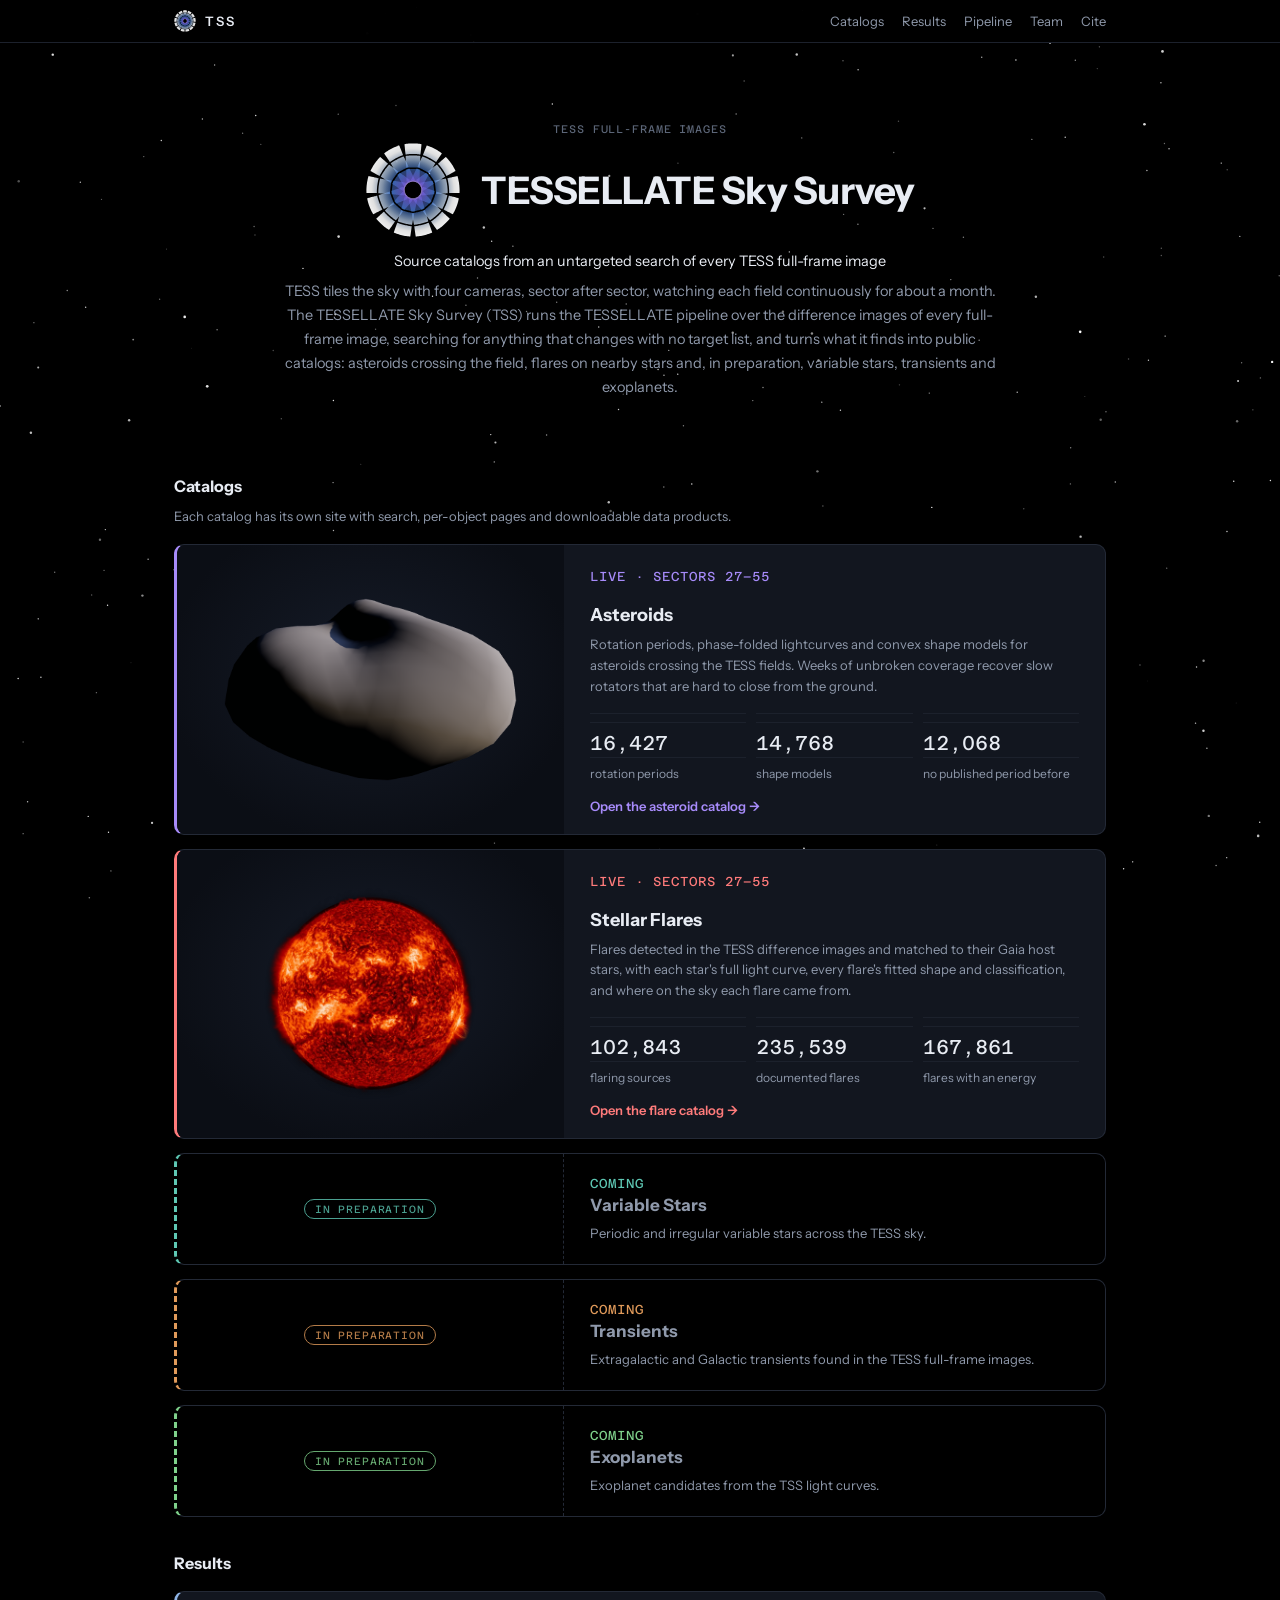
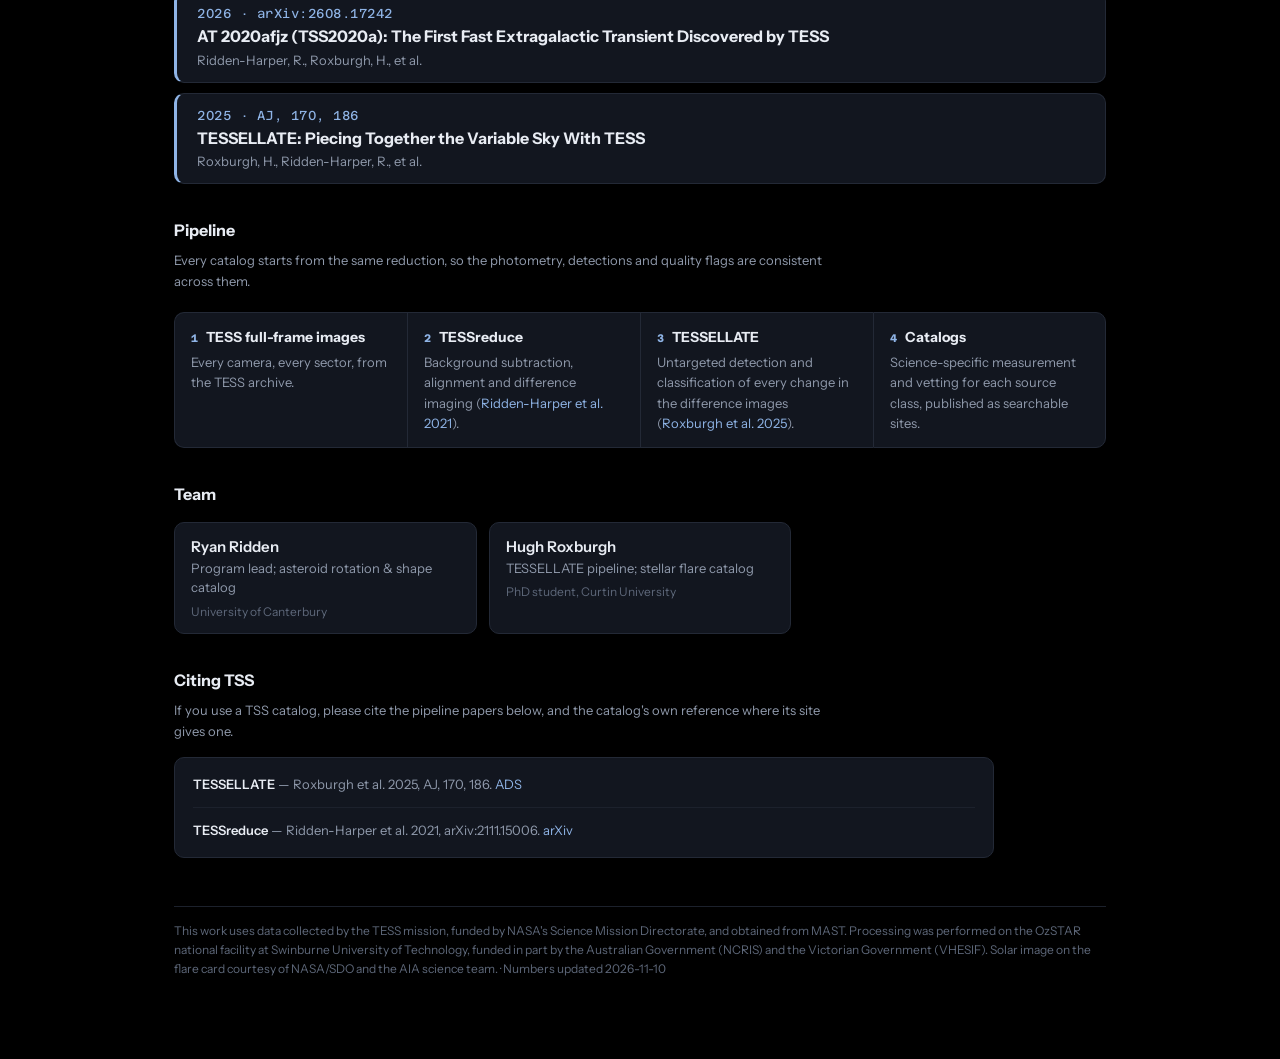
==== commit 1772e57f: "test" ====
--- a/index.html
+++ b/index.html
@@ -9,7 +9,7 @@
 <link rel="stylesheet" href="assets/site.css?v=18">
 
 <!-- loader: generated by tools/make_logo.py --loader -->
-<div id="loader"><style>#loader{position:fixed;inset:0;z-index:100;display:flex;align-items:center;justify-content:center;background:#000;will-change:opacity;animation:ld-out 0.6s ease 2.98s forwards}#loader svg{width:min(60vmin,400px);height:auto}#loader use{opacity:0;animation:ld-in 0.3s ease-out forwards,ld-fade 0.8s linear forwards;animation-delay:calc(var(--i) * 0.11s),2.62s}.ld-k0{animation:ld-k0 0.45s ease 1.77s forwards}@keyframes ld-k0{to{stop-color:#c4b0ff;stop-opacity:0.82}}.ld-k1{animation:ld-k1 0.45s ease 1.77s forwards}@keyframes ld-k1{to{stop-color:#a98cf8;stop-opacity:0.63}}@keyframes ld-in{to{opacity:1}}@keyframes ld-fade{to{opacity:0}}@keyframes ld-out{to{opacity:0;visibility:hidden}}@media (prefers-reduced-motion:reduce){#loader{display:none}}</style><svg viewBox="-136.1 -136.1 272.2 272.2" aria-hidden="true"><defs><radialGradient id="ld-g" gradientUnits="userSpaceOnUse" cx="0" cy="0" r="136.1"><stop class="ld-k0" offset="0.17" stop-color="#8665ef" stop-opacity="0.453"/><stop class="ld-k1" offset="0.185" stop-color="#8367ef" stop-opacity="0.456"/><stop offset="0.21" stop-color="#7d6aee" stop-opacity="0.46"/><stop offset="0.45" stop-color="#4a86e8" stop-opacity="0.5"/><stop offset="0.64" stop-color="#b9d3f5" stop-opacity="0.68"/><stop offset="0.86" stop-color="#ffffff" stop-opacity="0.88"/><stop offset="1.0" stop-color="#ffffff" stop-opacity="0.95"/></radialGradient><g id="ld-s0"><path d="M24.1,-129.9 21.2,-130.4 18.2,-130.8 15.2,-131.2 12.2,-131.5 9.2,-131.7 6.1,-131.9 3.1,-132.0 0.0,-132.0 -3.1,-132.0 -6.1,-131.9 -9.2,-131.7 -12.2,-131.5 -15.2,-131.2 -18.2,-130.8 -21.2,-130.4 -24.1,-129.9 -24.0,-128.3 -23.8,-126.5 -23.6,-124.8 -23.5,-123.0 -23.3,-121.3 -23.1,-119.5 -23.0,-117.6 -22.8,-115.8 -22.6,-113.9 -22.4,-112.1 -22.2,-110.2 -22.0,-108.3 -21.8,-106.4 -21.5,-104.5 -21.3,-102.6 -21.1,-100.7 -18.5,-101.0 -15.9,-101.3 -13.3,-101.6 -10.7,-101.8 -8.0,-101.9 -5.3,-102.0 -2.7,-102.1 0.0,-102.1 2.7,-102.1 5.3,-102.0 8.0,-101.9 10.7,-101.8 13.3,-101.6 15.9,-101.3 18.5,-101.0 21.1,-100.7 21.3,-102.6 21.5,-104.5 21.8,-106.4 22.0,-108.3 22.2,-110.2 22.4,-112.1 22.6,-113.9 22.8,-115.8 23.0,-117.6 23.1,-119.5 23.3,-121.3 23.5,-123.0 23.6,-124.8 23.8,-126.5 24.0,-128.3Z"/><path d="M20.8,-96.5 18.3,-96.8 15.7,-97.1 13.1,-97.3 10.5,-97.5 7.9,-97.7 5.3,-97.8 2.6,-97.8 0.0,-97.9 -2.6,-97.8 -5.3,-97.8 -7.9,-97.7 -10.5,-97.5 -13.1,-97.3 -15.7,-97.1 -18.3,-96.8 -20.8,-96.5 -20.7,-94.6 -20.7,-92.6 -20.6,-90.6 -20.6,-88.5 -20.5,-86.5 -20.4,-84.4 -20.3,-82.3 -20.2,-80.2 -20.1,-78.1 -20.0,-76.0 -19.9,-73.9 -19.7,-71.8 -19.6,-69.6 -19.5,-67.5 -19.3,-65.4 -19.2,-63.3 -16.8,-63.5 -14.5,-63.7 -12.1,-63.8 -9.7,-63.9 -7.3,-64.0 -4.8,-64.1 -2.4,-64.1 0.0,-64.1 2.4,-64.1 4.8,-64.1 7.3,-64.0 9.7,-63.9 12.1,-63.8 14.5,-63.7 16.8,-63.5 19.2,-63.3 19.3,-65.4 19.5,-67.5 19.6,-69.6 19.7,-71.8 19.9,-73.9 20.0,-76.0 20.1,-78.1 20.2,-80.2 20.3,-82.3 20.4,-84.4 20.5,-86.5 20.6,-88.5 20.6,-90.6 20.7,-92.6 20.7,-94.6Z"/><path d="M19.0,-58.7 16.7,-58.9 14.3,-59.0 12.0,-59.2 9.6,-59.3 7.2,-59.4 4.8,-59.4 2.4,-59.5 0.0,-59.5 -2.4,-59.5 -4.8,-59.4 -7.2,-59.4 -9.6,-59.3 -12.0,-59.2 -14.3,-59.0 -16.7,-58.9 -19.0,-58.7 -19.0,-56.6 -19.0,-54.4 -19.0,-52.2 -19.0,-50.0 -19.0,-47.8 -19.0,-45.5 -18.9,-43.3 -18.9,-41.0 -18.8,-38.8 -18.8,-36.5 -18.7,-34.3 -18.6,-32.0 -18.6,-29.8 -18.5,-27.5 -18.4,-25.3 -18.3,-23.1 -16.0,-23.1 -13.8,-23.2 -11.5,-23.2 -9.2,-23.3 -6.9,-23.3 -4.6,-23.3 -2.3,-23.3 0.0,-23.3 2.3,-23.3 4.6,-23.3 6.9,-23.3 9.2,-23.3 11.5,-23.2 13.8,-23.2 16.0,-23.1 18.3,-23.1 18.4,-25.3 18.5,-27.5 18.6,-29.8 18.6,-32.0 18.7,-34.3 18.8,-36.5 18.8,-38.8 18.9,-41.0 18.9,-43.3 19.0,-45.5 19.0,-47.8 19.0,-50.0 19.0,-52.2 19.0,-54.4 19.0,-56.6Z"/></g><g id="ld-s1"><path d="M-39.1,-126.3 -41.9,-125.3 -44.7,-124.3 -47.5,-123.2 -50.3,-122.1 -53.1,-120.9 -55.9,-119.6 -58.6,-118.3 -61.3,-116.9 -64.0,-115.4 -66.7,-113.9 -69.3,-112.4 -71.9,-110.7 -74.4,-109.1 -76.9,-107.4 -79.3,-105.6 -81.7,-103.9 -80.8,-102.4 -79.9,-101.0 -78.9,-99.5 -78.0,-98.0 -77.0,-96.5 -76.0,-95.0 -75.0,-93.5 -74.0,-91.9 -72.9,-90.4 -71.9,-88.8 -70.8,-87.3 -69.8,-85.7 -68.7,-84.1 -67.6,-82.5 -66.6,-80.9 -65.5,-79.4 -63.3,-80.9 -61.2,-82.3 -59.0,-83.7 -56.7,-85.2 -54.4,-86.5 -52.1,-87.9 -49.8,-89.2 -47.5,-90.4 -45.1,-91.6 -42.7,-92.8 -40.3,-94.0 -37.9,-95.1 -35.4,-96.1 -33.0,-97.1 -30.6,-98.1 -28.1,-99.0 -28.8,-100.8 -29.5,-102.5 -30.2,-104.3 -30.9,-106.1 -31.6,-107.9 -32.3,-109.6 -33.0,-111.4 -33.6,-113.1 -34.3,-114.8 -35.0,-116.5 -35.7,-118.2 -36.4,-119.9 -37.1,-121.5 -37.7,-123.1 -38.4,-124.7Z"/><path d="M-26.4,-95.1 -28.8,-94.2 -31.2,-93.3 -33.6,-92.3 -36.0,-91.2 -38.4,-90.2 -40.8,-89.0 -43.1,-87.9 -45.5,-86.7 -47.8,-85.4 -50.1,-84.1 -52.4,-82.8 -54.6,-81.5 -56.8,-80.1 -59.0,-78.7 -61.2,-77.3 -63.3,-75.8 -62.3,-74.1 -61.3,-72.4 -60.4,-70.6 -59.3,-68.8 -58.3,-67.1 -57.3,-65.3 -56.2,-63.5 -55.2,-61.7 -54.1,-59.8 -53.0,-58.0 -51.9,-56.2 -50.8,-54.4 -49.7,-52.6 -48.6,-50.8 -47.5,-48.9 -46.4,-47.1 -44.4,-48.4 -42.4,-49.7 -40.3,-50.9 -38.3,-52.1 -36.2,-53.3 -34.1,-54.5 -31.9,-55.6 -29.8,-56.8 -27.6,-57.9 -25.5,-59.0 -23.3,-60.1 -21.1,-61.1 -19.0,-62.1 -16.8,-63.1 -14.6,-64.0 -12.5,-65.0 -13.3,-66.9 -14.2,-68.8 -15.0,-70.8 -15.9,-72.7 -16.8,-74.7 -17.6,-76.6 -18.5,-78.5 -19.4,-80.4 -20.3,-82.3 -21.2,-84.2 -22.1,-86.1 -22.9,-87.9 -23.8,-89.8 -24.7,-91.6 -25.6,-93.4Z"/><path d="M-10.4,-60.8 -12.6,-59.9 -14.7,-58.9 -16.9,-58.0 -19.0,-56.9 -21.2,-55.9 -23.4,-54.8 -25.5,-53.8 -27.6,-52.7 -29.8,-51.5 -31.9,-50.4 -34.0,-49.2 -36.0,-48.0 -38.1,-46.8 -40.1,-45.6 -42.1,-44.4 -44.1,-43.1 -43.1,-41.2 -42.1,-39.3 -41.1,-37.4 -40.1,-35.4 -39.0,-33.5 -37.9,-31.5 -36.9,-29.5 -35.8,-27.6 -34.7,-25.6 -33.6,-23.6 -32.5,-21.6 -31.4,-19.7 -30.3,-17.7 -29.1,-15.8 -28.0,-13.8 -26.9,-11.9 -24.9,-13.0 -23.0,-14.1 -21.0,-15.2 -19.0,-16.3 -17.0,-17.4 -14.9,-18.5 -12.9,-19.6 -10.8,-20.7 -8.8,-21.7 -6.7,-22.8 -4.7,-23.9 -2.6,-24.9 -0.6,-25.9 1.4,-26.9 3.5,-27.9 5.5,-28.9 4.5,-30.9 3.6,-32.9 2.6,-35.0 1.6,-37.0 0.6,-39.0 -0.4,-41.1 -1.4,-43.1 -2.4,-45.1 -3.4,-47.1 -4.4,-49.1 -5.4,-51.1 -6.4,-53.1 -7.4,-55.1 -8.4,-57.0 -9.4,-58.9Z"/></g><g id="ld-s2"><path d="M-93.3,-93.6 -95.3,-91.5 -97.3,-89.3 -99.3,-87.0 -101.3,-84.7 -103.2,-82.3 -105.0,-79.9 -106.9,-77.5 -108.6,-75.0 -110.3,-72.4 -112.0,-69.9 -113.6,-67.3 -115.1,-64.7 -116.6,-62.0 -118.0,-59.3 -119.3,-56.7 -120.6,-54.0 -119.2,-53.1 -117.7,-52.3 -116.1,-51.4 -114.6,-50.6 -113.0,-49.7 -111.5,-48.8 -109.8,-47.9 -108.2,-47.0 -106.6,-46.1 -104.9,-45.2 -103.3,-44.3 -101.6,-43.4 -99.9,-42.5 -98.2,-41.6 -96.5,-40.7 -94.9,-39.9 -93.7,-42.2 -92.4,-44.5 -91.1,-46.8 -89.8,-49.0 -88.4,-51.3 -87.0,-53.6 -85.5,-55.8 -84.0,-58.0 -82.5,-60.2 -80.9,-62.4 -79.3,-64.5 -77.7,-66.6 -76.0,-68.6 -74.3,-70.6 -72.6,-72.6 -70.9,-74.6 -72.3,-75.8 -73.8,-77.1 -75.2,-78.3 -76.6,-79.6 -78.1,-80.8 -79.5,-82.1 -80.9,-83.3 -82.4,-84.5 -83.8,-85.7 -85.2,-86.9 -86.5,-88.1 -87.9,-89.2 -89.3,-90.4 -90.6,-91.5 -91.9,-92.6Z"/><path d="M-67.6,-71.9 -69.3,-70.0 -71.0,-68.1 -72.7,-66.1 -74.3,-64.0 -75.9,-62.0 -77.5,-59.9 -79.0,-57.8 -80.5,-55.6 -82.0,-53.4 -83.5,-51.2 -84.9,-49.0 -86.2,-46.8 -87.6,-44.5 -88.8,-42.3 -90.1,-40.0 -91.3,-37.7 -89.6,-36.6 -87.9,-35.6 -86.3,-34.5 -84.5,-33.4 -82.8,-32.3 -81.1,-31.2 -79.3,-30.1 -77.5,-29.0 -75.7,-27.8 -73.9,-26.7 -72.1,-25.6 -70.3,-24.5 -68.4,-23.4 -66.6,-22.3 -64.8,-21.3 -63.0,-20.2 -61.8,-22.2 -60.6,-24.3 -59.4,-26.3 -58.1,-28.4 -56.8,-30.4 -55.5,-32.4 -54.1,-34.4 -52.8,-36.4 -51.4,-38.4 -50.0,-40.4 -48.6,-42.3 -47.1,-44.3 -45.7,-46.2 -44.2,-48.1 -42.7,-49.9 -41.2,-51.7 -42.9,-53.1 -44.5,-54.4 -46.2,-55.7 -47.9,-57.0 -49.5,-58.3 -51.2,-59.6 -52.9,-60.9 -54.6,-62.2 -56.2,-63.5 -57.9,-64.7 -59.5,-66.0 -61.2,-67.2 -62.8,-68.4 -64.4,-69.6 -66.0,-70.8Z"/><path d="M-37.5,-49.0 -39.0,-47.2 -40.4,-45.3 -41.9,-43.5 -43.3,-41.6 -44.8,-39.7 -46.2,-37.7 -47.6,-35.8 -48.9,-33.8 -50.3,-31.8 -51.6,-29.8 -52.9,-27.8 -54.2,-25.8 -55.5,-23.8 -56.7,-21.7 -57.9,-19.7 -59.1,-17.7 -57.4,-16.5 -55.6,-15.2 -53.8,-14.0 -51.9,-12.8 -50.1,-11.5 -48.2,-10.3 -46.4,-9.0 -44.5,-7.8 -42.6,-6.5 -40.7,-5.3 -38.8,-4.1 -36.9,-2.8 -35.0,-1.6 -33.1,-0.4 -31.2,0.8 -29.4,2.0 -28.1,0.1 -26.9,-1.8 -25.7,-3.7 -24.4,-5.6 -23.1,-7.5 -21.8,-9.4 -20.5,-11.4 -19.2,-13.3 -17.9,-15.2 -16.6,-17.1 -15.2,-18.9 -13.9,-20.8 -12.6,-22.7 -11.2,-24.5 -9.9,-26.3 -8.6,-28.1 -10.4,-29.5 -12.1,-30.8 -13.9,-32.2 -15.8,-33.5 -17.6,-34.9 -19.4,-36.2 -21.2,-37.5 -23.1,-38.8 -24.9,-40.2 -26.7,-41.5 -28.5,-42.8 -30.4,-44.0 -32.2,-45.3 -34.0,-46.6 -35.7,-47.8Z"/></g><g id="ld-s3"><path d="M-126.1,-39.6 -126.9,-36.7 -127.7,-33.8 -128.4,-30.9 -129.0,-27.9 -129.6,-25.0 -130.2,-22.0 -130.6,-18.9 -131.0,-15.9 -131.4,-12.9 -131.6,-9.8 -131.8,-6.8 -132.0,-3.7 -132.1,-0.7 -132.1,2.3 -132.0,5.3 -131.9,8.3 -130.2,8.3 -128.5,8.4 -126.7,8.4 -125.0,8.5 -123.2,8.5 -121.4,8.6 -119.5,8.6 -117.7,8.6 -115.8,8.7 -113.9,8.7 -112.0,8.7 -110.1,8.8 -108.2,8.8 -106.3,8.8 -104.4,8.8 -102.5,8.8 -102.5,6.2 -102.5,3.6 -102.4,1.0 -102.3,-1.7 -102.1,-4.3 -101.9,-7.0 -101.7,-9.7 -101.4,-12.3 -101.0,-15.0 -100.6,-17.6 -100.2,-20.2 -99.7,-22.8 -99.2,-25.4 -98.7,-28.0 -98.1,-30.6 -97.4,-33.1 -99.3,-33.5 -101.1,-34.0 -103.0,-34.4 -104.9,-34.9 -106.7,-35.3 -108.5,-35.7 -110.4,-36.1 -112.2,-36.6 -114.0,-37.0 -115.8,-37.4 -117.6,-37.8 -119.3,-38.1 -121.0,-38.5 -122.8,-38.9 -124.4,-39.2Z"/><path d="M-93.3,-32.3 -93.9,-29.8 -94.5,-27.3 -95.0,-24.7 -95.6,-22.2 -96.0,-19.6 -96.4,-17.0 -96.8,-14.4 -97.2,-11.8 -97.5,-9.2 -97.7,-6.6 -97.9,-3.9 -98.1,-1.3 -98.2,1.3 -98.3,3.9 -98.3,6.4 -98.3,9.0 -96.4,9.2 -94.4,9.4 -92.4,9.6 -90.4,9.7 -88.3,9.9 -86.3,10.1 -84.2,10.2 -82.1,10.4 -80.0,10.5 -77.9,10.7 -75.7,10.8 -73.6,10.9 -71.5,11.1 -69.4,11.2 -67.3,11.3 -65.2,11.4 -65.1,9.0 -64.9,6.7 -64.8,4.3 -64.6,1.9 -64.4,-0.5 -64.2,-2.9 -63.9,-5.3 -63.7,-7.7 -63.4,-10.1 -63.0,-12.5 -62.7,-14.9 -62.3,-17.3 -61.9,-19.7 -61.5,-22.0 -61.0,-24.3 -60.5,-26.7 -62.6,-27.1 -64.7,-27.5 -66.8,-27.8 -68.9,-28.2 -71.0,-28.6 -73.1,-29.0 -75.1,-29.4 -77.2,-29.7 -79.3,-30.1 -81.3,-30.4 -83.4,-30.8 -85.4,-31.1 -87.4,-31.4 -89.4,-31.7 -91.4,-32.0Z"/><path d="M-56.0,-25.9 -56.4,-23.7 -56.9,-21.3 -57.3,-19.0 -57.7,-16.7 -58.1,-14.3 -58.4,-11.9 -58.7,-9.6 -59.0,-7.2 -59.3,-4.8 -59.6,-2.4 -59.8,0.0 -60.0,2.4 -60.2,4.8 -60.3,7.1 -60.5,9.5 -60.6,11.8 -58.4,12.1 -56.3,12.3 -54.1,12.6 -51.9,12.8 -49.7,13.1 -47.5,13.3 -45.3,13.6 -43.0,13.8 -40.8,14.0 -38.5,14.2 -36.3,14.4 -34.0,14.6 -31.8,14.8 -29.5,15.0 -27.3,15.2 -25.1,15.4 -24.9,13.1 -24.7,10.9 -24.4,8.6 -24.2,6.4 -24.0,4.1 -23.7,1.8 -23.4,-0.5 -23.2,-2.8 -22.9,-5.1 -22.6,-7.4 -22.3,-9.7 -22.0,-12.0 -21.7,-14.2 -21.3,-16.5 -21.0,-18.7 -20.7,-20.9 -22.9,-21.3 -25.1,-21.6 -27.3,-22.0 -29.5,-22.4 -31.8,-22.7 -34.0,-23.0 -36.2,-23.4 -38.5,-23.7 -40.7,-24.0 -42.9,-24.3 -45.1,-24.6 -47.3,-24.9 -49.5,-25.2 -51.7,-25.4 -53.9,-25.7Z"/></g><g id="ld-s4"><path d="M-130.0,23.6 -129.4,26.5 -128.8,29.4 -128.0,32.3 -127.2,35.2 -126.4,38.1 -125.5,41.0 -124.5,43.9 -123.4,46.8 -122.3,49.7 -121.1,52.5 -119.9,55.3 -118.6,58.0 -117.3,60.7 -115.9,63.4 -114.4,66.0 -113.0,68.6 -111.4,67.9 -109.9,67.1 -108.3,66.4 -106.7,65.6 -105.1,64.8 -103.5,64.0 -101.8,63.2 -100.2,62.4 -98.5,61.5 -96.8,60.7 -95.2,59.8 -93.5,58.9 -91.8,58.1 -90.1,57.2 -88.4,56.3 -86.7,55.4 -87.9,53.1 -89.1,50.8 -90.2,48.4 -91.4,46.0 -92.5,43.6 -93.5,41.2 -94.5,38.7 -95.5,36.2 -96.4,33.7 -97.3,31.2 -98.1,28.7 -98.9,26.1 -99.7,23.6 -100.4,21.0 -101.0,18.5 -101.6,16.0 -103.5,16.5 -105.3,16.9 -107.2,17.4 -109.0,17.9 -110.9,18.3 -112.7,18.8 -114.5,19.3 -116.3,19.8 -118.1,20.2 -119.9,20.7 -121.6,21.2 -123.4,21.7 -125.1,22.1 -126.8,22.6 -128.4,23.1Z"/><path d="M-97.6,14.8 -97.0,17.3 -96.4,19.8 -95.7,22.3 -94.9,24.8 -94.1,27.3 -93.3,29.8 -92.4,32.2 -91.5,34.7 -90.6,37.2 -89.6,39.6 -88.5,42.0 -87.5,44.4 -86.4,46.8 -85.2,49.1 -84.1,51.4 -82.9,53.7 -81.1,52.9 -79.2,52.2 -77.4,51.4 -75.5,50.6 -73.6,49.8 -71.7,49.0 -69.8,48.2 -67.9,47.3 -65.9,46.5 -64.0,45.6 -62.1,44.8 -60.1,43.9 -58.2,43.0 -56.2,42.1 -54.3,41.3 -52.4,40.4 -53.4,38.2 -54.4,36.1 -55.4,33.9 -56.3,31.7 -57.3,29.5 -58.2,27.3 -59.1,25.0 -60.0,22.7 -60.8,20.5 -61.6,18.2 -62.4,15.9 -63.2,13.6 -63.9,11.3 -64.7,9.1 -65.3,6.8 -66.0,4.5 -68.0,5.1 -70.0,5.8 -72.1,6.4 -74.1,7.0 -76.1,7.6 -78.2,8.3 -80.2,8.9 -82.2,9.6 -84.2,10.2 -86.2,10.9 -88.1,11.5 -90.1,12.2 -92.0,12.8 -93.9,13.5 -95.8,14.1Z"/><path d="M-61.6,3.0 -61.0,5.3 -60.3,7.5 -59.6,9.8 -58.8,12.0 -58.1,14.3 -57.3,16.6 -56.4,18.8 -55.6,21.1 -54.7,23.3 -53.9,25.6 -52.9,27.8 -52.0,30.0 -51.1,32.2 -50.1,34.3 -49.1,36.5 -48.1,38.6 -46.1,37.8 -44.1,37.1 -42.1,36.3 -40.0,35.5 -37.9,34.7 -35.9,33.9 -33.8,33.0 -31.7,32.2 -29.6,31.4 -27.5,30.5 -25.4,29.6 -23.3,28.8 -21.2,27.9 -19.2,27.0 -17.1,26.1 -15.1,25.3 -15.9,23.2 -16.8,21.1 -17.6,19.0 -18.5,16.9 -19.3,14.7 -20.2,12.6 -21.0,10.4 -21.8,8.3 -22.6,6.1 -23.4,3.9 -24.2,1.8 -25.0,-0.4 -25.8,-2.5 -26.6,-4.7 -27.3,-6.8 -28.0,-8.9 -30.1,-8.2 -32.3,-7.5 -34.4,-6.8 -36.5,-6.1 -38.7,-5.3 -40.8,-4.6 -42.9,-3.8 -45.1,-3.1 -47.2,-2.3 -49.3,-1.6 -51.4,-0.8 -53.5,-0.0 -55.6,0.7 -57.6,1.5 -59.6,2.3Z"/></g><g id="ld-s5"><path d="M-104.2,81.3 -102.3,83.6 -100.4,85.9 -98.4,88.1 -96.3,90.3 -94.2,92.5 -92.0,94.6 -89.8,96.7 -87.5,98.8 -85.2,100.8 -82.9,102.8 -80.5,104.6 -78.1,106.5 -75.6,108.3 -73.1,110.0 -70.6,111.6 -68.1,113.2 -67.1,111.9 -66.1,110.5 -65.1,109.1 -64.0,107.7 -63.0,106.2 -61.9,104.8 -60.8,103.3 -59.7,101.8 -58.6,100.2 -57.6,98.7 -56.5,97.2 -55.4,95.6 -54.3,94.1 -53.2,92.5 -52.1,90.9 -51.0,89.4 -53.1,87.9 -55.3,86.4 -57.4,84.8 -59.5,83.2 -61.6,81.6 -63.7,79.9 -65.7,78.2 -67.7,76.4 -69.7,74.6 -71.7,72.8 -73.6,71.0 -75.5,69.1 -77.3,67.2 -79.1,65.3 -80.8,63.3 -82.6,61.4 -84.0,62.7 -85.4,63.9 -86.8,65.2 -88.3,66.5 -89.7,67.8 -91.1,69.0 -92.4,70.3 -93.8,71.6 -95.2,72.8 -96.5,74.1 -97.9,75.3 -99.2,76.5 -100.5,77.7 -101.7,78.9 -103.0,80.1Z"/><path d="M-79.6,58.5 -77.9,60.4 -76.1,62.3 -74.4,64.2 -72.5,66.0 -70.7,67.9 -68.8,69.7 -66.9,71.5 -64.9,73.3 -62.9,75.0 -60.9,76.7 -58.9,78.3 -56.8,80.0 -54.7,81.5 -52.7,83.1 -50.6,84.6 -48.4,86.0 -47.2,84.5 -45.9,83.0 -44.6,81.5 -43.3,79.9 -42.0,78.3 -40.7,76.7 -39.4,75.1 -38.1,73.4 -36.8,71.8 -35.5,70.1 -34.1,68.5 -32.8,66.8 -31.5,65.1 -30.2,63.4 -28.9,61.8 -27.6,60.1 -29.5,58.7 -31.4,57.2 -33.3,55.8 -35.1,54.3 -37.0,52.7 -38.9,51.2 -40.7,49.6 -42.5,48.0 -44.3,46.4 -46.1,44.7 -47.9,43.1 -49.6,41.4 -51.3,39.8 -53.0,38.1 -54.7,36.4 -56.3,34.7 -57.8,36.2 -59.3,37.6 -60.9,39.1 -62.4,40.6 -63.9,42.1 -65.4,43.7 -66.8,45.2 -68.3,46.7 -69.8,48.2 -71.2,49.7 -72.7,51.2 -74.1,52.6 -75.5,54.1 -76.9,55.6 -78.2,57.0Z"/><path d="M-53.2,31.3 -51.5,33.0 -49.9,34.7 -48.2,36.3 -46.5,38.0 -44.8,39.6 -43.0,41.3 -41.2,42.9 -39.4,44.5 -37.6,46.1 -35.8,47.7 -34.0,49.2 -32.1,50.7 -30.3,52.2 -28.4,53.7 -26.6,55.1 -24.7,56.5 -23.3,54.9 -21.8,53.3 -20.4,51.7 -18.9,50.0 -17.5,48.3 -16.0,46.7 -14.5,45.0 -13.1,43.2 -11.6,41.5 -10.2,39.8 -8.7,38.0 -7.3,36.3 -5.8,34.6 -4.4,32.8 -3.0,31.1 -1.6,29.4 -3.3,27.9 -5.1,26.5 -6.8,25.0 -8.5,23.5 -10.3,22.0 -12.0,20.5 -13.7,19.0 -15.5,17.5 -17.2,15.9 -18.9,14.4 -20.6,12.8 -22.3,11.3 -24.0,9.8 -25.7,8.2 -27.3,6.7 -29.0,5.1 -30.5,6.7 -32.1,8.3 -33.6,10.0 -35.2,11.6 -36.7,13.2 -38.3,14.9 -39.8,16.5 -41.3,18.2 -42.9,19.9 -44.4,21.5 -45.9,23.2 -47.4,24.8 -48.8,26.5 -50.3,28.1 -51.7,29.7Z"/></g><g id="ld-s6"><path d="M-54.5,120.4 -51.8,121.6 -49.0,122.7 -46.2,123.7 -43.3,124.7 -40.4,125.7 -37.5,126.6 -34.5,127.4 -31.6,128.2 -28.6,128.9 -25.6,129.5 -22.6,130.1 -19.6,130.6 -16.6,131.0 -13.6,131.4 -10.7,131.7 -7.7,131.9 -7.4,130.3 -7.2,128.6 -6.9,126.8 -6.6,125.1 -6.4,123.3 -6.1,121.5 -5.9,119.7 -5.6,117.9 -5.3,116.0 -5.1,114.2 -4.8,112.3 -4.6,110.4 -4.3,108.5 -4.1,106.6 -3.9,104.7 -3.6,102.8 -6.2,102.5 -8.8,102.2 -11.4,101.8 -14.0,101.3 -16.6,100.9 -19.2,100.3 -21.8,99.8 -24.4,99.1 -27.0,98.5 -29.6,97.8 -32.2,97.0 -34.7,96.3 -37.2,95.4 -39.7,94.6 -42.2,93.7 -44.6,92.7 -45.2,94.5 -45.9,96.3 -46.6,98.1 -47.2,99.9 -47.9,101.7 -48.5,103.4 -49.2,105.2 -49.8,107.0 -50.4,108.7 -51.1,110.4 -51.7,112.2 -52.3,113.8 -52.8,115.5 -53.4,117.2 -53.9,118.8Z"/><path d="M-43.3,88.7 -40.9,89.7 -38.5,90.5 -36.0,91.4 -33.5,92.2 -31.0,92.9 -28.5,93.7 -26.0,94.4 -23.4,95.0 -20.9,95.6 -18.3,96.2 -15.7,96.7 -13.1,97.2 -10.6,97.6 -8.0,98.0 -5.5,98.4 -2.9,98.7 -2.5,96.8 -2.1,94.8 -1.6,92.9 -1.2,90.9 -0.8,88.9 -0.4,86.8 0.0,84.8 0.4,82.7 0.8,80.7 1.2,78.6 1.6,76.5 2.0,74.4 2.4,72.3 2.7,70.2 3.1,68.1 3.5,66.1 1.1,65.7 -1.2,65.3 -3.6,64.8 -5.9,64.4 -8.3,63.9 -10.6,63.4 -13.0,62.8 -15.3,62.3 -17.7,61.7 -20.0,61.1 -22.4,60.4 -24.7,59.7 -27.0,59.1 -29.3,58.4 -31.5,57.6 -33.8,56.9 -34.4,58.9 -35.0,60.9 -35.7,62.9 -36.3,65.0 -37.0,67.0 -37.6,69.0 -38.2,71.1 -38.8,73.1 -39.4,75.1 -40.0,77.1 -40.6,79.1 -41.1,81.0 -41.7,83.0 -42.2,84.9 -42.8,86.9Z"/><path d="M-32.5,52.4 -30.3,53.2 -28.0,53.9 -25.8,54.6 -23.5,55.3 -21.2,55.9 -18.9,56.5 -16.6,57.2 -14.2,57.7 -11.9,58.3 -9.5,58.8 -7.2,59.4 -4.9,59.8 -2.5,60.3 -0.2,60.7 2.1,61.2 4.4,61.5 4.9,59.5 5.5,57.4 6.0,55.2 6.5,53.1 7.0,50.9 7.5,48.8 8.0,46.6 8.5,44.4 9.0,42.2 9.5,40.0 10.0,37.7 10.4,35.5 10.9,33.3 11.3,31.1 11.8,28.9 12.2,26.8 10.0,26.3 7.8,25.8 5.6,25.3 3.4,24.8 1.2,24.3 -1.1,23.8 -3.3,23.2 -5.6,22.7 -7.8,22.1 -10.1,21.5 -12.3,21.0 -14.5,20.4 -16.7,19.8 -18.9,19.2 -21.1,18.6 -23.3,18.0 -23.9,20.1 -24.5,22.3 -25.1,24.4 -25.7,26.6 -26.4,28.8 -27.0,31.0 -27.6,33.2 -28.1,35.3 -28.7,37.5 -29.3,39.7 -29.9,41.8 -30.4,44.0 -31.0,46.1 -31.5,48.3 -32.0,50.4Z"/></g><g id="ld-s7"><path d="M7.7,131.9 10.7,131.7 13.6,131.4 16.6,131.0 19.6,130.6 22.6,130.1 25.6,129.5 28.6,128.9 31.6,128.2 34.5,127.4 37.5,126.6 40.4,125.7 43.3,124.7 46.2,123.7 49.0,122.7 51.8,121.6 54.5,120.4 53.9,118.8 53.4,117.2 52.8,115.5 52.3,113.8 51.7,112.2 51.1,110.4 50.4,108.7 49.8,107.0 49.2,105.2 48.5,103.4 47.9,101.7 47.2,99.9 46.6,98.1 45.9,96.3 45.2,94.5 44.6,92.7 42.2,93.7 39.7,94.6 37.2,95.4 34.7,96.3 32.2,97.0 29.6,97.8 27.0,98.5 24.4,99.1 21.8,99.8 19.2,100.3 16.6,100.9 14.0,101.3 11.4,101.8 8.8,102.2 6.2,102.5 3.6,102.8 3.9,104.7 4.1,106.6 4.3,108.5 4.6,110.4 4.8,112.3 5.1,114.2 5.3,116.0 5.6,117.9 5.9,119.7 6.1,121.5 6.4,123.3 6.6,125.1 6.9,126.8 7.2,128.6 7.4,130.3Z"/><path d="M2.9,98.7 5.5,98.4 8.0,98.0 10.6,97.6 13.1,97.2 15.7,96.7 18.3,96.2 20.9,95.6 23.4,95.0 26.0,94.4 28.5,93.7 31.0,92.9 33.5,92.2 36.0,91.4 38.5,90.5 40.9,89.7 43.3,88.7 42.8,86.9 42.2,84.9 41.7,83.0 41.1,81.0 40.6,79.1 40.0,77.1 39.4,75.1 38.8,73.1 38.2,71.1 37.6,69.0 37.0,67.0 36.3,65.0 35.7,62.9 35.0,60.9 34.4,58.9 33.8,56.9 31.5,57.6 29.3,58.4 27.0,59.1 24.7,59.7 22.4,60.4 20.0,61.1 17.7,61.7 15.3,62.3 13.0,62.8 10.6,63.4 8.3,63.9 5.9,64.4 3.6,64.8 1.2,65.3 -1.1,65.7 -3.5,66.1 -3.1,68.1 -2.7,70.2 -2.4,72.3 -2.0,74.4 -1.6,76.5 -1.2,78.6 -0.8,80.7 -0.4,82.7 -0.0,84.8 0.4,86.8 0.8,88.9 1.2,90.9 1.6,92.9 2.1,94.8 2.5,96.8Z"/><path d="M-4.4,61.5 -2.1,61.2 0.2,60.7 2.5,60.3 4.9,59.8 7.2,59.4 9.5,58.8 11.9,58.3 14.2,57.7 16.6,57.2 18.9,56.5 21.2,55.9 23.5,55.3 25.8,54.6 28.0,53.9 30.3,53.2 32.5,52.4 32.0,50.4 31.5,48.3 31.0,46.1 30.4,44.0 29.9,41.8 29.3,39.7 28.7,37.5 28.1,35.3 27.6,33.2 27.0,31.0 26.4,28.8 25.7,26.6 25.1,24.4 24.5,22.3 23.9,20.1 23.3,18.0 21.1,18.6 18.9,19.2 16.7,19.8 14.5,20.4 12.3,21.0 10.1,21.5 7.8,22.1 5.6,22.7 3.3,23.2 1.1,23.8 -1.2,24.3 -3.4,24.8 -5.6,25.3 -7.8,25.8 -10.0,26.3 -12.2,26.8 -11.8,28.9 -11.3,31.1 -10.9,33.3 -10.4,35.5 -10.0,37.7 -9.5,40.0 -9.0,42.2 -8.5,44.4 -8.0,46.6 -7.5,48.8 -7.0,50.9 -6.5,53.1 -6.0,55.2 -5.5,57.4 -4.9,59.5Z"/></g><g id="ld-s8"><path d="M68.1,113.2 70.6,111.6 73.1,110.0 75.6,108.3 78.1,106.5 80.5,104.6 82.9,102.8 85.2,100.8 87.5,98.8 89.8,96.7 92.0,94.6 94.2,92.5 96.3,90.3 98.4,88.1 100.4,85.9 102.3,83.6 104.2,81.3 103.0,80.1 101.7,78.9 100.5,77.7 99.2,76.5 97.9,75.3 96.5,74.1 95.2,72.8 93.8,71.6 92.4,70.3 91.1,69.0 89.7,67.8 88.3,66.5 86.8,65.2 85.4,63.9 84.0,62.7 82.6,61.4 80.8,63.3 79.1,65.3 77.3,67.2 75.5,69.1 73.6,71.0 71.7,72.8 69.7,74.6 67.7,76.4 65.7,78.2 63.7,79.9 61.6,81.6 59.5,83.2 57.4,84.8 55.3,86.4 53.1,87.9 51.0,89.4 52.1,90.9 53.2,92.5 54.3,94.1 55.4,95.6 56.5,97.2 57.6,98.7 58.6,100.2 59.7,101.8 60.8,103.3 61.9,104.8 63.0,106.2 64.0,107.7 65.1,109.1 66.1,110.5 67.1,111.9Z"/><path d="M48.4,86.0 50.6,84.6 52.7,83.1 54.7,81.5 56.8,80.0 58.9,78.3 60.9,76.7 62.9,75.0 64.9,73.3 66.9,71.5 68.8,69.7 70.7,67.9 72.5,66.0 74.4,64.2 76.1,62.3 77.9,60.4 79.6,58.5 78.2,57.0 76.9,55.6 75.5,54.1 74.1,52.6 72.7,51.2 71.2,49.7 69.8,48.2 68.3,46.7 66.8,45.2 65.4,43.7 63.9,42.1 62.4,40.6 60.9,39.1 59.3,37.6 57.8,36.2 56.3,34.7 54.7,36.4 53.0,38.1 51.3,39.8 49.6,41.4 47.9,43.1 46.1,44.7 44.3,46.4 42.5,48.0 40.7,49.6 38.9,51.2 37.0,52.7 35.1,54.3 33.3,55.8 31.4,57.2 29.5,58.7 27.6,60.1 28.9,61.8 30.2,63.4 31.5,65.1 32.8,66.8 34.1,68.5 35.5,70.1 36.8,71.8 38.1,73.4 39.4,75.1 40.7,76.7 42.0,78.3 43.3,79.9 44.6,81.5 45.9,83.0 47.2,84.5Z"/><path d="M24.7,56.5 26.6,55.1 28.4,53.7 30.3,52.2 32.1,50.7 34.0,49.2 35.8,47.7 37.6,46.1 39.4,44.5 41.2,42.9 43.0,41.3 44.8,39.6 46.5,38.0 48.2,36.3 49.9,34.7 51.5,33.0 53.2,31.3 51.7,29.7 50.3,28.1 48.8,26.5 47.4,24.8 45.9,23.2 44.4,21.5 42.9,19.9 41.3,18.2 39.8,16.5 38.3,14.9 36.7,13.2 35.2,11.6 33.6,10.0 32.1,8.3 30.5,6.7 29.0,5.1 27.3,6.7 25.7,8.2 24.0,9.8 22.3,11.3 20.6,12.8 18.9,14.4 17.2,15.9 15.5,17.5 13.7,19.0 12.0,20.5 10.3,22.0 8.5,23.5 6.8,25.0 5.1,26.5 3.3,27.9 1.6,29.4 3.0,31.1 4.4,32.8 5.8,34.6 7.3,36.3 8.7,38.0 10.2,39.8 11.6,41.5 13.1,43.2 14.5,45.0 16.0,46.7 17.5,48.3 18.9,50.0 20.4,51.7 21.8,53.3 23.3,54.9Z"/></g><g id="ld-s9"><path d="M113.0,68.6 114.4,66.0 115.9,63.4 117.3,60.7 118.6,58.0 119.9,55.3 121.1,52.5 122.3,49.7 123.4,46.8 124.5,43.9 125.5,41.0 126.4,38.1 127.2,35.2 128.0,32.3 128.8,29.4 129.4,26.5 130.0,23.6 128.4,23.1 126.8,22.6 125.1,22.1 123.4,21.7 121.6,21.2 119.9,20.7 118.1,20.2 116.3,19.8 114.5,19.3 112.7,18.8 110.9,18.3 109.0,17.9 107.2,17.4 105.3,16.9 103.5,16.5 101.6,16.0 101.0,18.5 100.4,21.0 99.7,23.6 98.9,26.1 98.1,28.7 97.3,31.2 96.4,33.7 95.5,36.2 94.5,38.7 93.5,41.2 92.5,43.6 91.4,46.0 90.2,48.4 89.1,50.8 87.9,53.1 86.7,55.4 88.4,56.3 90.1,57.2 91.8,58.1 93.5,58.9 95.2,59.8 96.8,60.7 98.5,61.5 100.2,62.4 101.8,63.2 103.5,64.0 105.1,64.8 106.7,65.6 108.3,66.4 109.9,67.1 111.4,67.9Z"/><path d="M82.9,53.7 84.1,51.4 85.2,49.1 86.4,46.8 87.5,44.4 88.5,42.0 89.6,39.6 90.6,37.2 91.5,34.7 92.4,32.2 93.3,29.8 94.1,27.3 94.9,24.8 95.7,22.3 96.4,19.8 97.0,17.3 97.6,14.8 95.8,14.1 93.9,13.5 92.0,12.8 90.1,12.2 88.1,11.5 86.2,10.9 84.2,10.2 82.2,9.6 80.2,8.9 78.2,8.3 76.1,7.6 74.1,7.0 72.1,6.4 70.0,5.8 68.0,5.1 66.0,4.5 65.3,6.8 64.7,9.1 63.9,11.3 63.2,13.6 62.4,15.9 61.6,18.2 60.8,20.5 60.0,22.7 59.1,25.0 58.2,27.3 57.3,29.5 56.3,31.7 55.4,33.9 54.4,36.1 53.4,38.2 52.4,40.4 54.3,41.3 56.2,42.1 58.2,43.0 60.1,43.9 62.1,44.8 64.0,45.6 65.9,46.5 67.9,47.3 69.8,48.2 71.7,49.0 73.6,49.8 75.5,50.6 77.4,51.4 79.2,52.2 81.1,52.9Z"/><path d="M48.1,38.6 49.1,36.5 50.1,34.3 51.1,32.2 52.0,30.0 52.9,27.8 53.9,25.6 54.7,23.3 55.6,21.1 56.4,18.8 57.3,16.6 58.1,14.3 58.8,12.0 59.6,9.8 60.3,7.5 61.0,5.3 61.6,3.0 59.6,2.3 57.6,1.5 55.6,0.7 53.5,-0.0 51.4,-0.8 49.3,-1.6 47.2,-2.3 45.1,-3.1 42.9,-3.8 40.8,-4.6 38.7,-5.3 36.5,-6.1 34.4,-6.8 32.3,-7.5 30.1,-8.2 28.0,-8.9 27.3,-6.8 26.6,-4.7 25.8,-2.5 25.0,-0.4 24.2,1.8 23.4,3.9 22.6,6.1 21.8,8.3 21.0,10.4 20.2,12.6 19.3,14.7 18.5,16.9 17.6,19.0 16.8,21.1 15.9,23.2 15.1,25.3 17.1,26.1 19.2,27.0 21.2,27.9 23.3,28.8 25.4,29.6 27.5,30.5 29.6,31.4 31.7,32.2 33.8,33.0 35.9,33.9 37.9,34.7 40.0,35.5 42.1,36.3 44.1,37.1 46.1,37.8Z"/></g><g id="ld-s10"><path d="M131.9,8.3 132.0,5.3 132.1,2.3 132.1,-0.7 132.0,-3.7 131.8,-6.8 131.6,-9.8 131.4,-12.9 131.0,-15.9 130.6,-18.9 130.2,-22.0 129.6,-25.0 129.0,-27.9 128.4,-30.9 127.7,-33.8 126.9,-36.7 126.1,-39.6 124.4,-39.2 122.8,-38.9 121.0,-38.5 119.3,-38.1 117.6,-37.8 115.8,-37.4 114.0,-37.0 112.2,-36.6 110.4,-36.1 108.5,-35.7 106.7,-35.3 104.9,-34.9 103.0,-34.4 101.1,-34.0 99.3,-33.5 97.4,-33.1 98.1,-30.6 98.7,-28.0 99.2,-25.4 99.7,-22.8 100.2,-20.2 100.6,-17.6 101.0,-15.0 101.4,-12.3 101.7,-9.7 101.9,-7.0 102.1,-4.3 102.3,-1.7 102.4,1.0 102.5,3.6 102.5,6.2 102.5,8.8 104.4,8.8 106.3,8.8 108.2,8.8 110.1,8.8 112.0,8.7 113.9,8.7 115.8,8.7 117.7,8.6 119.5,8.6 121.4,8.6 123.2,8.5 125.0,8.5 126.7,8.4 128.5,8.4 130.2,8.3Z"/><path d="M98.3,9.0 98.3,6.4 98.3,3.9 98.2,1.3 98.1,-1.3 97.9,-3.9 97.7,-6.6 97.5,-9.2 97.2,-11.8 96.8,-14.4 96.4,-17.0 96.0,-19.6 95.6,-22.2 95.0,-24.7 94.5,-27.3 93.9,-29.8 93.3,-32.3 91.4,-32.0 89.4,-31.7 87.4,-31.4 85.4,-31.1 83.4,-30.8 81.3,-30.4 79.3,-30.1 77.2,-29.7 75.1,-29.4 73.1,-29.0 71.0,-28.6 68.9,-28.2 66.8,-27.8 64.7,-27.5 62.6,-27.1 60.5,-26.7 61.0,-24.3 61.5,-22.0 61.9,-19.7 62.3,-17.3 62.7,-14.9 63.0,-12.5 63.4,-10.1 63.7,-7.7 63.9,-5.3 64.2,-2.9 64.4,-0.5 64.6,1.9 64.8,4.3 64.9,6.7 65.1,9.0 65.2,11.4 67.3,11.3 69.4,11.2 71.5,11.1 73.6,10.9 75.7,10.8 77.9,10.7 80.0,10.5 82.1,10.4 84.2,10.2 86.3,10.1 88.3,9.9 90.4,9.7 92.4,9.6 94.4,9.4 96.4,9.2Z"/><path d="M60.6,11.8 60.5,9.5 60.3,7.1 60.2,4.8 60.0,2.4 59.8,0.0 59.6,-2.4 59.3,-4.8 59.0,-7.2 58.7,-9.6 58.4,-11.9 58.1,-14.3 57.7,-16.7 57.3,-19.0 56.9,-21.3 56.4,-23.7 56.0,-25.9 53.9,-25.7 51.7,-25.4 49.5,-25.2 47.3,-24.9 45.1,-24.6 42.9,-24.3 40.7,-24.0 38.5,-23.7 36.2,-23.4 34.0,-23.0 31.8,-22.7 29.5,-22.4 27.3,-22.0 25.1,-21.6 22.9,-21.3 20.7,-20.9 21.0,-18.7 21.3,-16.5 21.7,-14.2 22.0,-12.0 22.3,-9.7 22.6,-7.4 22.9,-5.1 23.2,-2.8 23.4,-0.5 23.7,1.8 24.0,4.1 24.2,6.4 24.4,8.6 24.7,10.9 24.9,13.1 25.1,15.4 27.3,15.2 29.5,15.0 31.8,14.8 34.0,14.6 36.3,14.4 38.5,14.2 40.8,14.0 43.0,13.8 45.3,13.6 47.5,13.3 49.7,13.1 51.9,12.8 54.1,12.6 56.3,12.3 58.4,12.1Z"/></g><g id="ld-s11"><path d="M120.6,-54.0 119.3,-56.7 118.0,-59.3 116.6,-62.0 115.1,-64.7 113.6,-67.3 112.0,-69.9 110.3,-72.4 108.6,-75.0 106.9,-77.5 105.0,-79.9 103.2,-82.3 101.3,-84.7 99.3,-87.0 97.3,-89.3 95.3,-91.5 93.3,-93.6 91.9,-92.6 90.6,-91.5 89.3,-90.4 87.9,-89.2 86.5,-88.1 85.2,-86.9 83.8,-85.7 82.4,-84.5 80.9,-83.3 79.5,-82.1 78.1,-80.8 76.6,-79.6 75.2,-78.3 73.8,-77.1 72.3,-75.8 70.9,-74.6 72.6,-72.6 74.3,-70.6 76.0,-68.6 77.7,-66.6 79.3,-64.5 80.9,-62.4 82.5,-60.2 84.0,-58.0 85.5,-55.8 87.0,-53.6 88.4,-51.3 89.8,-49.0 91.1,-46.8 92.4,-44.5 93.7,-42.2 94.9,-39.9 96.5,-40.7 98.2,-41.6 99.9,-42.5 101.6,-43.4 103.3,-44.3 104.9,-45.2 106.6,-46.1 108.2,-47.0 109.8,-47.9 111.5,-48.8 113.0,-49.7 114.6,-50.6 116.1,-51.4 117.7,-52.3 119.2,-53.1Z"/><path d="M91.3,-37.7 90.1,-40.0 88.8,-42.3 87.6,-44.5 86.2,-46.8 84.9,-49.0 83.5,-51.2 82.0,-53.4 80.5,-55.6 79.0,-57.8 77.5,-59.9 75.9,-62.0 74.3,-64.0 72.7,-66.1 71.0,-68.1 69.3,-70.0 67.6,-71.9 66.0,-70.8 64.4,-69.6 62.8,-68.4 61.2,-67.2 59.5,-66.0 57.9,-64.7 56.2,-63.5 54.6,-62.2 52.9,-60.9 51.2,-59.6 49.5,-58.3 47.9,-57.0 46.2,-55.7 44.5,-54.4 42.9,-53.1 41.2,-51.7 42.7,-49.9 44.2,-48.1 45.7,-46.2 47.1,-44.3 48.6,-42.3 50.0,-40.4 51.4,-38.4 52.8,-36.4 54.1,-34.4 55.5,-32.4 56.8,-30.4 58.1,-28.4 59.4,-26.3 60.6,-24.3 61.8,-22.2 63.0,-20.2 64.8,-21.3 66.6,-22.3 68.4,-23.4 70.3,-24.5 72.1,-25.6 73.9,-26.7 75.7,-27.8 77.5,-29.0 79.3,-30.1 81.1,-31.2 82.8,-32.3 84.5,-33.4 86.3,-34.5 87.9,-35.6 89.6,-36.6Z"/><path d="M59.1,-17.7 57.9,-19.7 56.7,-21.7 55.5,-23.8 54.2,-25.8 52.9,-27.8 51.6,-29.8 50.3,-31.8 48.9,-33.8 47.6,-35.8 46.2,-37.7 44.8,-39.7 43.3,-41.6 41.9,-43.5 40.4,-45.3 39.0,-47.2 37.5,-49.0 35.7,-47.8 34.0,-46.6 32.2,-45.3 30.4,-44.0 28.5,-42.8 26.7,-41.5 24.9,-40.2 23.1,-38.8 21.2,-37.5 19.4,-36.2 17.6,-34.9 15.8,-33.5 13.9,-32.2 12.1,-30.8 10.4,-29.5 8.6,-28.1 9.9,-26.3 11.2,-24.5 12.6,-22.7 13.9,-20.8 15.2,-18.9 16.6,-17.1 17.9,-15.2 19.2,-13.3 20.5,-11.4 21.8,-9.4 23.1,-7.5 24.4,-5.6 25.7,-3.7 26.9,-1.8 28.1,0.1 29.4,2.0 31.2,0.8 33.1,-0.4 35.0,-1.6 36.9,-2.8 38.8,-4.1 40.7,-5.3 42.6,-6.5 44.5,-7.8 46.4,-9.0 48.2,-10.3 50.1,-11.5 51.9,-12.8 53.8,-14.0 55.6,-15.2 57.4,-16.5Z"/></g><g id="ld-s12"><path d="M81.7,-103.9 79.3,-105.6 76.9,-107.4 74.4,-109.1 71.9,-110.7 69.3,-112.4 66.7,-113.9 64.0,-115.4 61.3,-116.9 58.6,-118.3 55.9,-119.6 53.1,-120.9 50.3,-122.1 47.5,-123.2 44.7,-124.3 41.9,-125.3 39.1,-126.3 38.4,-124.7 37.7,-123.1 37.1,-121.5 36.4,-119.9 35.7,-118.2 35.0,-116.5 34.3,-114.8 33.6,-113.1 33.0,-111.4 32.3,-109.6 31.6,-107.9 30.9,-106.1 30.2,-104.3 29.5,-102.5 28.8,-100.8 28.1,-99.0 30.6,-98.1 33.0,-97.1 35.4,-96.1 37.9,-95.1 40.3,-94.0 42.7,-92.8 45.1,-91.6 47.5,-90.4 49.8,-89.2 52.1,-87.9 54.4,-86.5 56.7,-85.2 59.0,-83.7 61.2,-82.3 63.3,-80.9 65.5,-79.4 66.6,-80.9 67.6,-82.5 68.7,-84.1 69.8,-85.7 70.8,-87.3 71.9,-88.8 72.9,-90.4 74.0,-91.9 75.0,-93.5 76.0,-95.0 77.0,-96.5 78.0,-98.0 78.9,-99.5 79.9,-101.0 80.8,-102.4Z"/><path d="M63.3,-75.8 61.2,-77.3 59.0,-78.7 56.8,-80.1 54.6,-81.5 52.4,-82.8 50.1,-84.1 47.8,-85.4 45.5,-86.7 43.1,-87.9 40.8,-89.0 38.4,-90.2 36.0,-91.2 33.6,-92.3 31.2,-93.3 28.8,-94.2 26.4,-95.1 25.6,-93.4 24.7,-91.6 23.8,-89.8 22.9,-87.9 22.1,-86.1 21.2,-84.2 20.3,-82.3 19.4,-80.4 18.5,-78.5 17.6,-76.6 16.8,-74.7 15.9,-72.7 15.0,-70.8 14.2,-68.8 13.3,-66.9 12.5,-65.0 14.6,-64.0 16.8,-63.1 19.0,-62.1 21.1,-61.1 23.3,-60.1 25.5,-59.0 27.6,-57.9 29.8,-56.8 31.9,-55.6 34.1,-54.5 36.2,-53.3 38.3,-52.1 40.3,-50.9 42.4,-49.7 44.4,-48.4 46.4,-47.1 47.5,-48.9 48.6,-50.8 49.7,-52.6 50.8,-54.4 51.9,-56.2 53.0,-58.0 54.1,-59.8 55.2,-61.7 56.2,-63.5 57.3,-65.3 58.3,-67.1 59.3,-68.8 60.4,-70.6 61.3,-72.4 62.3,-74.1Z"/><path d="M44.1,-43.1 42.1,-44.4 40.1,-45.6 38.1,-46.8 36.0,-48.0 34.0,-49.2 31.9,-50.4 29.8,-51.5 27.6,-52.7 25.5,-53.8 23.4,-54.8 21.2,-55.9 19.0,-56.9 16.9,-58.0 14.7,-58.9 12.6,-59.9 10.4,-60.8 9.4,-58.9 8.4,-57.0 7.4,-55.1 6.4,-53.1 5.4,-51.1 4.4,-49.1 3.4,-47.1 2.4,-45.1 1.4,-43.1 0.4,-41.1 -0.6,-39.0 -1.6,-37.0 -2.6,-35.0 -3.6,-32.9 -4.5,-30.9 -5.5,-28.9 -3.5,-27.9 -1.4,-26.9 0.6,-25.9 2.6,-24.9 4.7,-23.9 6.7,-22.8 8.8,-21.7 10.8,-20.7 12.9,-19.6 14.9,-18.5 17.0,-17.4 19.0,-16.3 21.0,-15.2 23.0,-14.1 24.9,-13.0 26.9,-11.9 28.0,-13.8 29.1,-15.8 30.3,-17.7 31.4,-19.7 32.5,-21.6 33.6,-23.6 34.7,-25.6 35.8,-27.6 36.9,-29.5 37.9,-31.5 39.0,-33.5 40.1,-35.4 41.1,-37.4 42.1,-39.3 43.1,-41.2Z"/></g></defs><g fill="url(#ld-g)"><use href="#ld-s0" style="--i:0"/><use href="#ld-s12" style="--i:1"/><use href="#ld-s11" style="--i:2"/><use href="#ld-s10" style="--i:3"/><use href="#ld-s9" style="--i:4"/><use href="#ld-s8" style="--i:5"/><use href="#ld-s7" style="--i:6"/><use href="#ld-s6" style="--i:7"/><use href="#ld-s5" style="--i:8"/><use href="#ld-s4" style="--i:9"/><use href="#ld-s3" style="--i:10"/><use href="#ld-s2" style="--i:11"/><use href="#ld-s1" style="--i:12"/></g></svg></div>
+<div id="loader"><style>#loader{position:fixed;inset:0;z-index:100;display:flex;align-items:center;justify-content:center;background:#000;opacity:.999;will-change:opacity;animation:ld-out 0.6s ease 2.98s forwards}#loader svg{width:min(60vmin,400px);height:auto}#loader use{opacity:0;animation:ld-in 0.3s ease-out forwards,ld-fade 0.8s linear forwards;animation-delay:calc(var(--i) * 0.11s),2.62s}.ld-k0{animation:ld-k0 0.45s ease 1.77s forwards}@keyframes ld-k0{to{stop-color:#c4b0ff;stop-opacity:0.82}}.ld-k1{animation:ld-k1 0.45s ease 1.77s forwards}@keyframes ld-k1{to{stop-color:#a98cf8;stop-opacity:0.63}}@keyframes ld-in{to{opacity:1}}@keyframes ld-fade{to{opacity:0}}@keyframes ld-out{to{opacity:0;visibility:hidden}}@media (prefers-reduced-motion:reduce){#loader{display:none}}</style><svg viewBox="-136.1 -136.1 272.2 272.2" aria-hidden="true"><defs><radialGradient id="ld-g" gradientUnits="userSpaceOnUse" cx="0" cy="0" r="136.1"><stop class="ld-k0" offset="0.17" stop-color="#8665ef" stop-opacity="0.453"/><stop class="ld-k1" offset="0.185" stop-color="#8367ef" stop-opacity="0.456"/><stop offset="0.21" stop-color="#7d6aee" stop-opacity="0.46"/><stop offset="0.45" stop-color="#4a86e8" stop-opacity="0.5"/><stop offset="0.64" stop-color="#b9d3f5" stop-opacity="0.68"/><stop offset="0.86" stop-color="#ffffff" stop-opacity="0.88"/><stop offset="1.0" stop-color="#ffffff" stop-opacity="0.95"/></radialGradient><g id="ld-s0"><path d="M24.1,-129.9 21.2,-130.4 18.2,-130.8 15.2,-131.2 12.2,-131.5 9.2,-131.7 6.1,-131.9 3.1,-132.0 0.0,-132.0 -3.1,-132.0 -6.1,-131.9 -9.2,-131.7 -12.2,-131.5 -15.2,-131.2 -18.2,-130.8 -21.2,-130.4 -24.1,-129.9 -24.0,-128.3 -23.8,-126.5 -23.6,-124.8 -23.5,-123.0 -23.3,-121.3 -23.1,-119.5 -23.0,-117.6 -22.8,-115.8 -22.6,-113.9 -22.4,-112.1 -22.2,-110.2 -22.0,-108.3 -21.8,-106.4 -21.5,-104.5 -21.3,-102.6 -21.1,-100.7 -18.5,-101.0 -15.9,-101.3 -13.3,-101.6 -10.7,-101.8 -8.0,-101.9 -5.3,-102.0 -2.7,-102.1 0.0,-102.1 2.7,-102.1 5.3,-102.0 8.0,-101.9 10.7,-101.8 13.3,-101.6 15.9,-101.3 18.5,-101.0 21.1,-100.7 21.3,-102.6 21.5,-104.5 21.8,-106.4 22.0,-108.3 22.2,-110.2 22.4,-112.1 22.6,-113.9 22.8,-115.8 23.0,-117.6 23.1,-119.5 23.3,-121.3 23.5,-123.0 23.6,-124.8 23.8,-126.5 24.0,-128.3Z"/><path d="M20.8,-96.5 18.3,-96.8 15.7,-97.1 13.1,-97.3 10.5,-97.5 7.9,-97.7 5.3,-97.8 2.6,-97.8 0.0,-97.9 -2.6,-97.8 -5.3,-97.8 -7.9,-97.7 -10.5,-97.5 -13.1,-97.3 -15.7,-97.1 -18.3,-96.8 -20.8,-96.5 -20.7,-94.6 -20.7,-92.6 -20.6,-90.6 -20.6,-88.5 -20.5,-86.5 -20.4,-84.4 -20.3,-82.3 -20.2,-80.2 -20.1,-78.1 -20.0,-76.0 -19.9,-73.9 -19.7,-71.8 -19.6,-69.6 -19.5,-67.5 -19.3,-65.4 -19.2,-63.3 -16.8,-63.5 -14.5,-63.7 -12.1,-63.8 -9.7,-63.9 -7.3,-64.0 -4.8,-64.1 -2.4,-64.1 0.0,-64.1 2.4,-64.1 4.8,-64.1 7.3,-64.0 9.7,-63.9 12.1,-63.8 14.5,-63.7 16.8,-63.5 19.2,-63.3 19.3,-65.4 19.5,-67.5 19.6,-69.6 19.7,-71.8 19.9,-73.9 20.0,-76.0 20.1,-78.1 20.2,-80.2 20.3,-82.3 20.4,-84.4 20.5,-86.5 20.6,-88.5 20.6,-90.6 20.7,-92.6 20.7,-94.6Z"/><path d="M19.0,-58.7 16.7,-58.9 14.3,-59.0 12.0,-59.2 9.6,-59.3 7.2,-59.4 4.8,-59.4 2.4,-59.5 0.0,-59.5 -2.4,-59.5 -4.8,-59.4 -7.2,-59.4 -9.6,-59.3 -12.0,-59.2 -14.3,-59.0 -16.7,-58.9 -19.0,-58.7 -19.0,-56.6 -19.0,-54.4 -19.0,-52.2 -19.0,-50.0 -19.0,-47.8 -19.0,-45.5 -18.9,-43.3 -18.9,-41.0 -18.8,-38.8 -18.8,-36.5 -18.7,-34.3 -18.6,-32.0 -18.6,-29.8 -18.5,-27.5 -18.4,-25.3 -18.3,-23.1 -16.0,-23.1 -13.8,-23.2 -11.5,-23.2 -9.2,-23.3 -6.9,-23.3 -4.6,-23.3 -2.3,-23.3 0.0,-23.3 2.3,-23.3 4.6,-23.3 6.9,-23.3 9.2,-23.3 11.5,-23.2 13.8,-23.2 16.0,-23.1 18.3,-23.1 18.4,-25.3 18.5,-27.5 18.6,-29.8 18.6,-32.0 18.7,-34.3 18.8,-36.5 18.8,-38.8 18.9,-41.0 18.9,-43.3 19.0,-45.5 19.0,-47.8 19.0,-50.0 19.0,-52.2 19.0,-54.4 19.0,-56.6Z"/></g><g id="ld-s1"><path d="M-39.1,-126.3 -41.9,-125.3 -44.7,-124.3 -47.5,-123.2 -50.3,-122.1 -53.1,-120.9 -55.9,-119.6 -58.6,-118.3 -61.3,-116.9 -64.0,-115.4 -66.7,-113.9 -69.3,-112.4 -71.9,-110.7 -74.4,-109.1 -76.9,-107.4 -79.3,-105.6 -81.7,-103.9 -80.8,-102.4 -79.9,-101.0 -78.9,-99.5 -78.0,-98.0 -77.0,-96.5 -76.0,-95.0 -75.0,-93.5 -74.0,-91.9 -72.9,-90.4 -71.9,-88.8 -70.8,-87.3 -69.8,-85.7 -68.7,-84.1 -67.6,-82.5 -66.6,-80.9 -65.5,-79.4 -63.3,-80.9 -61.2,-82.3 -59.0,-83.7 -56.7,-85.2 -54.4,-86.5 -52.1,-87.9 -49.8,-89.2 -47.5,-90.4 -45.1,-91.6 -42.7,-92.8 -40.3,-94.0 -37.9,-95.1 -35.4,-96.1 -33.0,-97.1 -30.6,-98.1 -28.1,-99.0 -28.8,-100.8 -29.5,-102.5 -30.2,-104.3 -30.9,-106.1 -31.6,-107.9 -32.3,-109.6 -33.0,-111.4 -33.6,-113.1 -34.3,-114.8 -35.0,-116.5 -35.7,-118.2 -36.4,-119.9 -37.1,-121.5 -37.7,-123.1 -38.4,-124.7Z"/><path d="M-26.4,-95.1 -28.8,-94.2 -31.2,-93.3 -33.6,-92.3 -36.0,-91.2 -38.4,-90.2 -40.8,-89.0 -43.1,-87.9 -45.5,-86.7 -47.8,-85.4 -50.1,-84.1 -52.4,-82.8 -54.6,-81.5 -56.8,-80.1 -59.0,-78.7 -61.2,-77.3 -63.3,-75.8 -62.3,-74.1 -61.3,-72.4 -60.4,-70.6 -59.3,-68.8 -58.3,-67.1 -57.3,-65.3 -56.2,-63.5 -55.2,-61.7 -54.1,-59.8 -53.0,-58.0 -51.9,-56.2 -50.8,-54.4 -49.7,-52.6 -48.6,-50.8 -47.5,-48.9 -46.4,-47.1 -44.4,-48.4 -42.4,-49.7 -40.3,-50.9 -38.3,-52.1 -36.2,-53.3 -34.1,-54.5 -31.9,-55.6 -29.8,-56.8 -27.6,-57.9 -25.5,-59.0 -23.3,-60.1 -21.1,-61.1 -19.0,-62.1 -16.8,-63.1 -14.6,-64.0 -12.5,-65.0 -13.3,-66.9 -14.2,-68.8 -15.0,-70.8 -15.9,-72.7 -16.8,-74.7 -17.6,-76.6 -18.5,-78.5 -19.4,-80.4 -20.3,-82.3 -21.2,-84.2 -22.1,-86.1 -22.9,-87.9 -23.8,-89.8 -24.7,-91.6 -25.6,-93.4Z"/><path d="M-10.4,-60.8 -12.6,-59.9 -14.7,-58.9 -16.9,-58.0 -19.0,-56.9 -21.2,-55.9 -23.4,-54.8 -25.5,-53.8 -27.6,-52.7 -29.8,-51.5 -31.9,-50.4 -34.0,-49.2 -36.0,-48.0 -38.1,-46.8 -40.1,-45.6 -42.1,-44.4 -44.1,-43.1 -43.1,-41.2 -42.1,-39.3 -41.1,-37.4 -40.1,-35.4 -39.0,-33.5 -37.9,-31.5 -36.9,-29.5 -35.8,-27.6 -34.7,-25.6 -33.6,-23.6 -32.5,-21.6 -31.4,-19.7 -30.3,-17.7 -29.1,-15.8 -28.0,-13.8 -26.9,-11.9 -24.9,-13.0 -23.0,-14.1 -21.0,-15.2 -19.0,-16.3 -17.0,-17.4 -14.9,-18.5 -12.9,-19.6 -10.8,-20.7 -8.8,-21.7 -6.7,-22.8 -4.7,-23.9 -2.6,-24.9 -0.6,-25.9 1.4,-26.9 3.5,-27.9 5.5,-28.9 4.5,-30.9 3.6,-32.9 2.6,-35.0 1.6,-37.0 0.6,-39.0 -0.4,-41.1 -1.4,-43.1 -2.4,-45.1 -3.4,-47.1 -4.4,-49.1 -5.4,-51.1 -6.4,-53.1 -7.4,-55.1 -8.4,-57.0 -9.4,-58.9Z"/></g><g id="ld-s2"><path d="M-93.3,-93.6 -95.3,-91.5 -97.3,-89.3 -99.3,-87.0 -101.3,-84.7 -103.2,-82.3 -105.0,-79.9 -106.9,-77.5 -108.6,-75.0 -110.3,-72.4 -112.0,-69.9 -113.6,-67.3 -115.1,-64.7 -116.6,-62.0 -118.0,-59.3 -119.3,-56.7 -120.6,-54.0 -119.2,-53.1 -117.7,-52.3 -116.1,-51.4 -114.6,-50.6 -113.0,-49.7 -111.5,-48.8 -109.8,-47.9 -108.2,-47.0 -106.6,-46.1 -104.9,-45.2 -103.3,-44.3 -101.6,-43.4 -99.9,-42.5 -98.2,-41.6 -96.5,-40.7 -94.9,-39.9 -93.7,-42.2 -92.4,-44.5 -91.1,-46.8 -89.8,-49.0 -88.4,-51.3 -87.0,-53.6 -85.5,-55.8 -84.0,-58.0 -82.5,-60.2 -80.9,-62.4 -79.3,-64.5 -77.7,-66.6 -76.0,-68.6 -74.3,-70.6 -72.6,-72.6 -70.9,-74.6 -72.3,-75.8 -73.8,-77.1 -75.2,-78.3 -76.6,-79.6 -78.1,-80.8 -79.5,-82.1 -80.9,-83.3 -82.4,-84.5 -83.8,-85.7 -85.2,-86.9 -86.5,-88.1 -87.9,-89.2 -89.3,-90.4 -90.6,-91.5 -91.9,-92.6Z"/><path d="M-67.6,-71.9 -69.3,-70.0 -71.0,-68.1 -72.7,-66.1 -74.3,-64.0 -75.9,-62.0 -77.5,-59.9 -79.0,-57.8 -80.5,-55.6 -82.0,-53.4 -83.5,-51.2 -84.9,-49.0 -86.2,-46.8 -87.6,-44.5 -88.8,-42.3 -90.1,-40.0 -91.3,-37.7 -89.6,-36.6 -87.9,-35.6 -86.3,-34.5 -84.5,-33.4 -82.8,-32.3 -81.1,-31.2 -79.3,-30.1 -77.5,-29.0 -75.7,-27.8 -73.9,-26.7 -72.1,-25.6 -70.3,-24.5 -68.4,-23.4 -66.6,-22.3 -64.8,-21.3 -63.0,-20.2 -61.8,-22.2 -60.6,-24.3 -59.4,-26.3 -58.1,-28.4 -56.8,-30.4 -55.5,-32.4 -54.1,-34.4 -52.8,-36.4 -51.4,-38.4 -50.0,-40.4 -48.6,-42.3 -47.1,-44.3 -45.7,-46.2 -44.2,-48.1 -42.7,-49.9 -41.2,-51.7 -42.9,-53.1 -44.5,-54.4 -46.2,-55.7 -47.9,-57.0 -49.5,-58.3 -51.2,-59.6 -52.9,-60.9 -54.6,-62.2 -56.2,-63.5 -57.9,-64.7 -59.5,-66.0 -61.2,-67.2 -62.8,-68.4 -64.4,-69.6 -66.0,-70.8Z"/><path d="M-37.5,-49.0 -39.0,-47.2 -40.4,-45.3 -41.9,-43.5 -43.3,-41.6 -44.8,-39.7 -46.2,-37.7 -47.6,-35.8 -48.9,-33.8 -50.3,-31.8 -51.6,-29.8 -52.9,-27.8 -54.2,-25.8 -55.5,-23.8 -56.7,-21.7 -57.9,-19.7 -59.1,-17.7 -57.4,-16.5 -55.6,-15.2 -53.8,-14.0 -51.9,-12.8 -50.1,-11.5 -48.2,-10.3 -46.4,-9.0 -44.5,-7.8 -42.6,-6.5 -40.7,-5.3 -38.8,-4.1 -36.9,-2.8 -35.0,-1.6 -33.1,-0.4 -31.2,0.8 -29.4,2.0 -28.1,0.1 -26.9,-1.8 -25.7,-3.7 -24.4,-5.6 -23.1,-7.5 -21.8,-9.4 -20.5,-11.4 -19.2,-13.3 -17.9,-15.2 -16.6,-17.1 -15.2,-18.9 -13.9,-20.8 -12.6,-22.7 -11.2,-24.5 -9.9,-26.3 -8.6,-28.1 -10.4,-29.5 -12.1,-30.8 -13.9,-32.2 -15.8,-33.5 -17.6,-34.9 -19.4,-36.2 -21.2,-37.5 -23.1,-38.8 -24.9,-40.2 -26.7,-41.5 -28.5,-42.8 -30.4,-44.0 -32.2,-45.3 -34.0,-46.6 -35.7,-47.8Z"/></g><g id="ld-s3"><path d="M-126.1,-39.6 -126.9,-36.7 -127.7,-33.8 -128.4,-30.9 -129.0,-27.9 -129.6,-25.0 -130.2,-22.0 -130.6,-18.9 -131.0,-15.9 -131.4,-12.9 -131.6,-9.8 -131.8,-6.8 -132.0,-3.7 -132.1,-0.7 -132.1,2.3 -132.0,5.3 -131.9,8.3 -130.2,8.3 -128.5,8.4 -126.7,8.4 -125.0,8.5 -123.2,8.5 -121.4,8.6 -119.5,8.6 -117.7,8.6 -115.8,8.7 -113.9,8.7 -112.0,8.7 -110.1,8.8 -108.2,8.8 -106.3,8.8 -104.4,8.8 -102.5,8.8 -102.5,6.2 -102.5,3.6 -102.4,1.0 -102.3,-1.7 -102.1,-4.3 -101.9,-7.0 -101.7,-9.7 -101.4,-12.3 -101.0,-15.0 -100.6,-17.6 -100.2,-20.2 -99.7,-22.8 -99.2,-25.4 -98.7,-28.0 -98.1,-30.6 -97.4,-33.1 -99.3,-33.5 -101.1,-34.0 -103.0,-34.4 -104.9,-34.9 -106.7,-35.3 -108.5,-35.7 -110.4,-36.1 -112.2,-36.6 -114.0,-37.0 -115.8,-37.4 -117.6,-37.8 -119.3,-38.1 -121.0,-38.5 -122.8,-38.9 -124.4,-39.2Z"/><path d="M-93.3,-32.3 -93.9,-29.8 -94.5,-27.3 -95.0,-24.7 -95.6,-22.2 -96.0,-19.6 -96.4,-17.0 -96.8,-14.4 -97.2,-11.8 -97.5,-9.2 -97.7,-6.6 -97.9,-3.9 -98.1,-1.3 -98.2,1.3 -98.3,3.9 -98.3,6.4 -98.3,9.0 -96.4,9.2 -94.4,9.4 -92.4,9.6 -90.4,9.7 -88.3,9.9 -86.3,10.1 -84.2,10.2 -82.1,10.4 -80.0,10.5 -77.9,10.7 -75.7,10.8 -73.6,10.9 -71.5,11.1 -69.4,11.2 -67.3,11.3 -65.2,11.4 -65.1,9.0 -64.9,6.7 -64.8,4.3 -64.6,1.9 -64.4,-0.5 -64.2,-2.9 -63.9,-5.3 -63.7,-7.7 -63.4,-10.1 -63.0,-12.5 -62.7,-14.9 -62.3,-17.3 -61.9,-19.7 -61.5,-22.0 -61.0,-24.3 -60.5,-26.7 -62.6,-27.1 -64.7,-27.5 -66.8,-27.8 -68.9,-28.2 -71.0,-28.6 -73.1,-29.0 -75.1,-29.4 -77.2,-29.7 -79.3,-30.1 -81.3,-30.4 -83.4,-30.8 -85.4,-31.1 -87.4,-31.4 -89.4,-31.7 -91.4,-32.0Z"/><path d="M-56.0,-25.9 -56.4,-23.7 -56.9,-21.3 -57.3,-19.0 -57.7,-16.7 -58.1,-14.3 -58.4,-11.9 -58.7,-9.6 -59.0,-7.2 -59.3,-4.8 -59.6,-2.4 -59.8,0.0 -60.0,2.4 -60.2,4.8 -60.3,7.1 -60.5,9.5 -60.6,11.8 -58.4,12.1 -56.3,12.3 -54.1,12.6 -51.9,12.8 -49.7,13.1 -47.5,13.3 -45.3,13.6 -43.0,13.8 -40.8,14.0 -38.5,14.2 -36.3,14.4 -34.0,14.6 -31.8,14.8 -29.5,15.0 -27.3,15.2 -25.1,15.4 -24.9,13.1 -24.7,10.9 -24.4,8.6 -24.2,6.4 -24.0,4.1 -23.7,1.8 -23.4,-0.5 -23.2,-2.8 -22.9,-5.1 -22.6,-7.4 -22.3,-9.7 -22.0,-12.0 -21.7,-14.2 -21.3,-16.5 -21.0,-18.7 -20.7,-20.9 -22.9,-21.3 -25.1,-21.6 -27.3,-22.0 -29.5,-22.4 -31.8,-22.7 -34.0,-23.0 -36.2,-23.4 -38.5,-23.7 -40.7,-24.0 -42.9,-24.3 -45.1,-24.6 -47.3,-24.9 -49.5,-25.2 -51.7,-25.4 -53.9,-25.7Z"/></g><g id="ld-s4"><path d="M-130.0,23.6 -129.4,26.5 -128.8,29.4 -128.0,32.3 -127.2,35.2 -126.4,38.1 -125.5,41.0 -124.5,43.9 -123.4,46.8 -122.3,49.7 -121.1,52.5 -119.9,55.3 -118.6,58.0 -117.3,60.7 -115.9,63.4 -114.4,66.0 -113.0,68.6 -111.4,67.9 -109.9,67.1 -108.3,66.4 -106.7,65.6 -105.1,64.8 -103.5,64.0 -101.8,63.2 -100.2,62.4 -98.5,61.5 -96.8,60.7 -95.2,59.8 -93.5,58.9 -91.8,58.1 -90.1,57.2 -88.4,56.3 -86.7,55.4 -87.9,53.1 -89.1,50.8 -90.2,48.4 -91.4,46.0 -92.5,43.6 -93.5,41.2 -94.5,38.7 -95.5,36.2 -96.4,33.7 -97.3,31.2 -98.1,28.7 -98.9,26.1 -99.7,23.6 -100.4,21.0 -101.0,18.5 -101.6,16.0 -103.5,16.5 -105.3,16.9 -107.2,17.4 -109.0,17.9 -110.9,18.3 -112.7,18.8 -114.5,19.3 -116.3,19.8 -118.1,20.2 -119.9,20.7 -121.6,21.2 -123.4,21.7 -125.1,22.1 -126.8,22.6 -128.4,23.1Z"/><path d="M-97.6,14.8 -97.0,17.3 -96.4,19.8 -95.7,22.3 -94.9,24.8 -94.1,27.3 -93.3,29.8 -92.4,32.2 -91.5,34.7 -90.6,37.2 -89.6,39.6 -88.5,42.0 -87.5,44.4 -86.4,46.8 -85.2,49.1 -84.1,51.4 -82.9,53.7 -81.1,52.9 -79.2,52.2 -77.4,51.4 -75.5,50.6 -73.6,49.8 -71.7,49.0 -69.8,48.2 -67.9,47.3 -65.9,46.5 -64.0,45.6 -62.1,44.8 -60.1,43.9 -58.2,43.0 -56.2,42.1 -54.3,41.3 -52.4,40.4 -53.4,38.2 -54.4,36.1 -55.4,33.9 -56.3,31.7 -57.3,29.5 -58.2,27.3 -59.1,25.0 -60.0,22.7 -60.8,20.5 -61.6,18.2 -62.4,15.9 -63.2,13.6 -63.9,11.3 -64.7,9.1 -65.3,6.8 -66.0,4.5 -68.0,5.1 -70.0,5.8 -72.1,6.4 -74.1,7.0 -76.1,7.6 -78.2,8.3 -80.2,8.9 -82.2,9.6 -84.2,10.2 -86.2,10.9 -88.1,11.5 -90.1,12.2 -92.0,12.8 -93.9,13.5 -95.8,14.1Z"/><path d="M-61.6,3.0 -61.0,5.3 -60.3,7.5 -59.6,9.8 -58.8,12.0 -58.1,14.3 -57.3,16.6 -56.4,18.8 -55.6,21.1 -54.7,23.3 -53.9,25.6 -52.9,27.8 -52.0,30.0 -51.1,32.2 -50.1,34.3 -49.1,36.5 -48.1,38.6 -46.1,37.8 -44.1,37.1 -42.1,36.3 -40.0,35.5 -37.9,34.7 -35.9,33.9 -33.8,33.0 -31.7,32.2 -29.6,31.4 -27.5,30.5 -25.4,29.6 -23.3,28.8 -21.2,27.9 -19.2,27.0 -17.1,26.1 -15.1,25.3 -15.9,23.2 -16.8,21.1 -17.6,19.0 -18.5,16.9 -19.3,14.7 -20.2,12.6 -21.0,10.4 -21.8,8.3 -22.6,6.1 -23.4,3.9 -24.2,1.8 -25.0,-0.4 -25.8,-2.5 -26.6,-4.7 -27.3,-6.8 -28.0,-8.9 -30.1,-8.2 -32.3,-7.5 -34.4,-6.8 -36.5,-6.1 -38.7,-5.3 -40.8,-4.6 -42.9,-3.8 -45.1,-3.1 -47.2,-2.3 -49.3,-1.6 -51.4,-0.8 -53.5,-0.0 -55.6,0.7 -57.6,1.5 -59.6,2.3Z"/></g><g id="ld-s5"><path d="M-104.2,81.3 -102.3,83.6 -100.4,85.9 -98.4,88.1 -96.3,90.3 -94.2,92.5 -92.0,94.6 -89.8,96.7 -87.5,98.8 -85.2,100.8 -82.9,102.8 -80.5,104.6 -78.1,106.5 -75.6,108.3 -73.1,110.0 -70.6,111.6 -68.1,113.2 -67.1,111.9 -66.1,110.5 -65.1,109.1 -64.0,107.7 -63.0,106.2 -61.9,104.8 -60.8,103.3 -59.7,101.8 -58.6,100.2 -57.6,98.7 -56.5,97.2 -55.4,95.6 -54.3,94.1 -53.2,92.5 -52.1,90.9 -51.0,89.4 -53.1,87.9 -55.3,86.4 -57.4,84.8 -59.5,83.2 -61.6,81.6 -63.7,79.9 -65.7,78.2 -67.7,76.4 -69.7,74.6 -71.7,72.8 -73.6,71.0 -75.5,69.1 -77.3,67.2 -79.1,65.3 -80.8,63.3 -82.6,61.4 -84.0,62.7 -85.4,63.9 -86.8,65.2 -88.3,66.5 -89.7,67.8 -91.1,69.0 -92.4,70.3 -93.8,71.6 -95.2,72.8 -96.5,74.1 -97.9,75.3 -99.2,76.5 -100.5,77.7 -101.7,78.9 -103.0,80.1Z"/><path d="M-79.6,58.5 -77.9,60.4 -76.1,62.3 -74.4,64.2 -72.5,66.0 -70.7,67.9 -68.8,69.7 -66.9,71.5 -64.9,73.3 -62.9,75.0 -60.9,76.7 -58.9,78.3 -56.8,80.0 -54.7,81.5 -52.7,83.1 -50.6,84.6 -48.4,86.0 -47.2,84.5 -45.9,83.0 -44.6,81.5 -43.3,79.9 -42.0,78.3 -40.7,76.7 -39.4,75.1 -38.1,73.4 -36.8,71.8 -35.5,70.1 -34.1,68.5 -32.8,66.8 -31.5,65.1 -30.2,63.4 -28.9,61.8 -27.6,60.1 -29.5,58.7 -31.4,57.2 -33.3,55.8 -35.1,54.3 -37.0,52.7 -38.9,51.2 -40.7,49.6 -42.5,48.0 -44.3,46.4 -46.1,44.7 -47.9,43.1 -49.6,41.4 -51.3,39.8 -53.0,38.1 -54.7,36.4 -56.3,34.7 -57.8,36.2 -59.3,37.6 -60.9,39.1 -62.4,40.6 -63.9,42.1 -65.4,43.7 -66.8,45.2 -68.3,46.7 -69.8,48.2 -71.2,49.7 -72.7,51.2 -74.1,52.6 -75.5,54.1 -76.9,55.6 -78.2,57.0Z"/><path d="M-53.2,31.3 -51.5,33.0 -49.9,34.7 -48.2,36.3 -46.5,38.0 -44.8,39.6 -43.0,41.3 -41.2,42.9 -39.4,44.5 -37.6,46.1 -35.8,47.7 -34.0,49.2 -32.1,50.7 -30.3,52.2 -28.4,53.7 -26.6,55.1 -24.7,56.5 -23.3,54.9 -21.8,53.3 -20.4,51.7 -18.9,50.0 -17.5,48.3 -16.0,46.7 -14.5,45.0 -13.1,43.2 -11.6,41.5 -10.2,39.8 -8.7,38.0 -7.3,36.3 -5.8,34.6 -4.4,32.8 -3.0,31.1 -1.6,29.4 -3.3,27.9 -5.1,26.5 -6.8,25.0 -8.5,23.5 -10.3,22.0 -12.0,20.5 -13.7,19.0 -15.5,17.5 -17.2,15.9 -18.9,14.4 -20.6,12.8 -22.3,11.3 -24.0,9.8 -25.7,8.2 -27.3,6.7 -29.0,5.1 -30.5,6.7 -32.1,8.3 -33.6,10.0 -35.2,11.6 -36.7,13.2 -38.3,14.9 -39.8,16.5 -41.3,18.2 -42.9,19.9 -44.4,21.5 -45.9,23.2 -47.4,24.8 -48.8,26.5 -50.3,28.1 -51.7,29.7Z"/></g><g id="ld-s6"><path d="M-54.5,120.4 -51.8,121.6 -49.0,122.7 -46.2,123.7 -43.3,124.7 -40.4,125.7 -37.5,126.6 -34.5,127.4 -31.6,128.2 -28.6,128.9 -25.6,129.5 -22.6,130.1 -19.6,130.6 -16.6,131.0 -13.6,131.4 -10.7,131.7 -7.7,131.9 -7.4,130.3 -7.2,128.6 -6.9,126.8 -6.6,125.1 -6.4,123.3 -6.1,121.5 -5.9,119.7 -5.6,117.9 -5.3,116.0 -5.1,114.2 -4.8,112.3 -4.6,110.4 -4.3,108.5 -4.1,106.6 -3.9,104.7 -3.6,102.8 -6.2,102.5 -8.8,102.2 -11.4,101.8 -14.0,101.3 -16.6,100.9 -19.2,100.3 -21.8,99.8 -24.4,99.1 -27.0,98.5 -29.6,97.8 -32.2,97.0 -34.7,96.3 -37.2,95.4 -39.7,94.6 -42.2,93.7 -44.6,92.7 -45.2,94.5 -45.9,96.3 -46.6,98.1 -47.2,99.9 -47.9,101.7 -48.5,103.4 -49.2,105.2 -49.8,107.0 -50.4,108.7 -51.1,110.4 -51.7,112.2 -52.3,113.8 -52.8,115.5 -53.4,117.2 -53.9,118.8Z"/><path d="M-43.3,88.7 -40.9,89.7 -38.5,90.5 -36.0,91.4 -33.5,92.2 -31.0,92.9 -28.5,93.7 -26.0,94.4 -23.4,95.0 -20.9,95.6 -18.3,96.2 -15.7,96.7 -13.1,97.2 -10.6,97.6 -8.0,98.0 -5.5,98.4 -2.9,98.7 -2.5,96.8 -2.1,94.8 -1.6,92.9 -1.2,90.9 -0.8,88.9 -0.4,86.8 0.0,84.8 0.4,82.7 0.8,80.7 1.2,78.6 1.6,76.5 2.0,74.4 2.4,72.3 2.7,70.2 3.1,68.1 3.5,66.1 1.1,65.7 -1.2,65.3 -3.6,64.8 -5.9,64.4 -8.3,63.9 -10.6,63.4 -13.0,62.8 -15.3,62.3 -17.7,61.7 -20.0,61.1 -22.4,60.4 -24.7,59.7 -27.0,59.1 -29.3,58.4 -31.5,57.6 -33.8,56.9 -34.4,58.9 -35.0,60.9 -35.7,62.9 -36.3,65.0 -37.0,67.0 -37.6,69.0 -38.2,71.1 -38.8,73.1 -39.4,75.1 -40.0,77.1 -40.6,79.1 -41.1,81.0 -41.7,83.0 -42.2,84.9 -42.8,86.9Z"/><path d="M-32.5,52.4 -30.3,53.2 -28.0,53.9 -25.8,54.6 -23.5,55.3 -21.2,55.9 -18.9,56.5 -16.6,57.2 -14.2,57.7 -11.9,58.3 -9.5,58.8 -7.2,59.4 -4.9,59.8 -2.5,60.3 -0.2,60.7 2.1,61.2 4.4,61.5 4.9,59.5 5.5,57.4 6.0,55.2 6.5,53.1 7.0,50.9 7.5,48.8 8.0,46.6 8.5,44.4 9.0,42.2 9.5,40.0 10.0,37.7 10.4,35.5 10.9,33.3 11.3,31.1 11.8,28.9 12.2,26.8 10.0,26.3 7.8,25.8 5.6,25.3 3.4,24.8 1.2,24.3 -1.1,23.8 -3.3,23.2 -5.6,22.7 -7.8,22.1 -10.1,21.5 -12.3,21.0 -14.5,20.4 -16.7,19.8 -18.9,19.2 -21.1,18.6 -23.3,18.0 -23.9,20.1 -24.5,22.3 -25.1,24.4 -25.7,26.6 -26.4,28.8 -27.0,31.0 -27.6,33.2 -28.1,35.3 -28.7,37.5 -29.3,39.7 -29.9,41.8 -30.4,44.0 -31.0,46.1 -31.5,48.3 -32.0,50.4Z"/></g><g id="ld-s7"><path d="M7.7,131.9 10.7,131.7 13.6,131.4 16.6,131.0 19.6,130.6 22.6,130.1 25.6,129.5 28.6,128.9 31.6,128.2 34.5,127.4 37.5,126.6 40.4,125.7 43.3,124.7 46.2,123.7 49.0,122.7 51.8,121.6 54.5,120.4 53.9,118.8 53.4,117.2 52.8,115.5 52.3,113.8 51.7,112.2 51.1,110.4 50.4,108.7 49.8,107.0 49.2,105.2 48.5,103.4 47.9,101.7 47.2,99.9 46.6,98.1 45.9,96.3 45.2,94.5 44.6,92.7 42.2,93.7 39.7,94.6 37.2,95.4 34.7,96.3 32.2,97.0 29.6,97.8 27.0,98.5 24.4,99.1 21.8,99.8 19.2,100.3 16.6,100.9 14.0,101.3 11.4,101.8 8.8,102.2 6.2,102.5 3.6,102.8 3.9,104.7 4.1,106.6 4.3,108.5 4.6,110.4 4.8,112.3 5.1,114.2 5.3,116.0 5.6,117.9 5.9,119.7 6.1,121.5 6.4,123.3 6.6,125.1 6.9,126.8 7.2,128.6 7.4,130.3Z"/><path d="M2.9,98.7 5.5,98.4 8.0,98.0 10.6,97.6 13.1,97.2 15.7,96.7 18.3,96.2 20.9,95.6 23.4,95.0 26.0,94.4 28.5,93.7 31.0,92.9 33.5,92.2 36.0,91.4 38.5,90.5 40.9,89.7 43.3,88.7 42.8,86.9 42.2,84.9 41.7,83.0 41.1,81.0 40.6,79.1 40.0,77.1 39.4,75.1 38.8,73.1 38.2,71.1 37.6,69.0 37.0,67.0 36.3,65.0 35.7,62.9 35.0,60.9 34.4,58.9 33.8,56.9 31.5,57.6 29.3,58.4 27.0,59.1 24.7,59.7 22.4,60.4 20.0,61.1 17.7,61.7 15.3,62.3 13.0,62.8 10.6,63.4 8.3,63.9 5.9,64.4 3.6,64.8 1.2,65.3 -1.1,65.7 -3.5,66.1 -3.1,68.1 -2.7,70.2 -2.4,72.3 -2.0,74.4 -1.6,76.5 -1.2,78.6 -0.8,80.7 -0.4,82.7 -0.0,84.8 0.4,86.8 0.8,88.9 1.2,90.9 1.6,92.9 2.1,94.8 2.5,96.8Z"/><path d="M-4.4,61.5 -2.1,61.2 0.2,60.7 2.5,60.3 4.9,59.8 7.2,59.4 9.5,58.8 11.9,58.3 14.2,57.7 16.6,57.2 18.9,56.5 21.2,55.9 23.5,55.3 25.8,54.6 28.0,53.9 30.3,53.2 32.5,52.4 32.0,50.4 31.5,48.3 31.0,46.1 30.4,44.0 29.9,41.8 29.3,39.7 28.7,37.5 28.1,35.3 27.6,33.2 27.0,31.0 26.4,28.8 25.7,26.6 25.1,24.4 24.5,22.3 23.9,20.1 23.3,18.0 21.1,18.6 18.9,19.2 16.7,19.8 14.5,20.4 12.3,21.0 10.1,21.5 7.8,22.1 5.6,22.7 3.3,23.2 1.1,23.8 -1.2,24.3 -3.4,24.8 -5.6,25.3 -7.8,25.8 -10.0,26.3 -12.2,26.8 -11.8,28.9 -11.3,31.1 -10.9,33.3 -10.4,35.5 -10.0,37.7 -9.5,40.0 -9.0,42.2 -8.5,44.4 -8.0,46.6 -7.5,48.8 -7.0,50.9 -6.5,53.1 -6.0,55.2 -5.5,57.4 -4.9,59.5Z"/></g><g id="ld-s8"><path d="M68.1,113.2 70.6,111.6 73.1,110.0 75.6,108.3 78.1,106.5 80.5,104.6 82.9,102.8 85.2,100.8 87.5,98.8 89.8,96.7 92.0,94.6 94.2,92.5 96.3,90.3 98.4,88.1 100.4,85.9 102.3,83.6 104.2,81.3 103.0,80.1 101.7,78.9 100.5,77.7 99.2,76.5 97.9,75.3 96.5,74.1 95.2,72.8 93.8,71.6 92.4,70.3 91.1,69.0 89.7,67.8 88.3,66.5 86.8,65.2 85.4,63.9 84.0,62.7 82.6,61.4 80.8,63.3 79.1,65.3 77.3,67.2 75.5,69.1 73.6,71.0 71.7,72.8 69.7,74.6 67.7,76.4 65.7,78.2 63.7,79.9 61.6,81.6 59.5,83.2 57.4,84.8 55.3,86.4 53.1,87.9 51.0,89.4 52.1,90.9 53.2,92.5 54.3,94.1 55.4,95.6 56.5,97.2 57.6,98.7 58.6,100.2 59.7,101.8 60.8,103.3 61.9,104.8 63.0,106.2 64.0,107.7 65.1,109.1 66.1,110.5 67.1,111.9Z"/><path d="M48.4,86.0 50.6,84.6 52.7,83.1 54.7,81.5 56.8,80.0 58.9,78.3 60.9,76.7 62.9,75.0 64.9,73.3 66.9,71.5 68.8,69.7 70.7,67.9 72.5,66.0 74.4,64.2 76.1,62.3 77.9,60.4 79.6,58.5 78.2,57.0 76.9,55.6 75.5,54.1 74.1,52.6 72.7,51.2 71.2,49.7 69.8,48.2 68.3,46.7 66.8,45.2 65.4,43.7 63.9,42.1 62.4,40.6 60.9,39.1 59.3,37.6 57.8,36.2 56.3,34.7 54.7,36.4 53.0,38.1 51.3,39.8 49.6,41.4 47.9,43.1 46.1,44.7 44.3,46.4 42.5,48.0 40.7,49.6 38.9,51.2 37.0,52.7 35.1,54.3 33.3,55.8 31.4,57.2 29.5,58.7 27.6,60.1 28.9,61.8 30.2,63.4 31.5,65.1 32.8,66.8 34.1,68.5 35.5,70.1 36.8,71.8 38.1,73.4 39.4,75.1 40.7,76.7 42.0,78.3 43.3,79.9 44.6,81.5 45.9,83.0 47.2,84.5Z"/><path d="M24.7,56.5 26.6,55.1 28.4,53.7 30.3,52.2 32.1,50.7 34.0,49.2 35.8,47.7 37.6,46.1 39.4,44.5 41.2,42.9 43.0,41.3 44.8,39.6 46.5,38.0 48.2,36.3 49.9,34.7 51.5,33.0 53.2,31.3 51.7,29.7 50.3,28.1 48.8,26.5 47.4,24.8 45.9,23.2 44.4,21.5 42.9,19.9 41.3,18.2 39.8,16.5 38.3,14.9 36.7,13.2 35.2,11.6 33.6,10.0 32.1,8.3 30.5,6.7 29.0,5.1 27.3,6.7 25.7,8.2 24.0,9.8 22.3,11.3 20.6,12.8 18.9,14.4 17.2,15.9 15.5,17.5 13.7,19.0 12.0,20.5 10.3,22.0 8.5,23.5 6.8,25.0 5.1,26.5 3.3,27.9 1.6,29.4 3.0,31.1 4.4,32.8 5.8,34.6 7.3,36.3 8.7,38.0 10.2,39.8 11.6,41.5 13.1,43.2 14.5,45.0 16.0,46.7 17.5,48.3 18.9,50.0 20.4,51.7 21.8,53.3 23.3,54.9Z"/></g><g id="ld-s9"><path d="M113.0,68.6 114.4,66.0 115.9,63.4 117.3,60.7 118.6,58.0 119.9,55.3 121.1,52.5 122.3,49.7 123.4,46.8 124.5,43.9 125.5,41.0 126.4,38.1 127.2,35.2 128.0,32.3 128.8,29.4 129.4,26.5 130.0,23.6 128.4,23.1 126.8,22.6 125.1,22.1 123.4,21.7 121.6,21.2 119.9,20.7 118.1,20.2 116.3,19.8 114.5,19.3 112.7,18.8 110.9,18.3 109.0,17.9 107.2,17.4 105.3,16.9 103.5,16.5 101.6,16.0 101.0,18.5 100.4,21.0 99.7,23.6 98.9,26.1 98.1,28.7 97.3,31.2 96.4,33.7 95.5,36.2 94.5,38.7 93.5,41.2 92.5,43.6 91.4,46.0 90.2,48.4 89.1,50.8 87.9,53.1 86.7,55.4 88.4,56.3 90.1,57.2 91.8,58.1 93.5,58.9 95.2,59.8 96.8,60.7 98.5,61.5 100.2,62.4 101.8,63.2 103.5,64.0 105.1,64.8 106.7,65.6 108.3,66.4 109.9,67.1 111.4,67.9Z"/><path d="M82.9,53.7 84.1,51.4 85.2,49.1 86.4,46.8 87.5,44.4 88.5,42.0 89.6,39.6 90.6,37.2 91.5,34.7 92.4,32.2 93.3,29.8 94.1,27.3 94.9,24.8 95.7,22.3 96.4,19.8 97.0,17.3 97.6,14.8 95.8,14.1 93.9,13.5 92.0,12.8 90.1,12.2 88.1,11.5 86.2,10.9 84.2,10.2 82.2,9.6 80.2,8.9 78.2,8.3 76.1,7.6 74.1,7.0 72.1,6.4 70.0,5.8 68.0,5.1 66.0,4.5 65.3,6.8 64.7,9.1 63.9,11.3 63.2,13.6 62.4,15.9 61.6,18.2 60.8,20.5 60.0,22.7 59.1,25.0 58.2,27.3 57.3,29.5 56.3,31.7 55.4,33.9 54.4,36.1 53.4,38.2 52.4,40.4 54.3,41.3 56.2,42.1 58.2,43.0 60.1,43.9 62.1,44.8 64.0,45.6 65.9,46.5 67.9,47.3 69.8,48.2 71.7,49.0 73.6,49.8 75.5,50.6 77.4,51.4 79.2,52.2 81.1,52.9Z"/><path d="M48.1,38.6 49.1,36.5 50.1,34.3 51.1,32.2 52.0,30.0 52.9,27.8 53.9,25.6 54.7,23.3 55.6,21.1 56.4,18.8 57.3,16.6 58.1,14.3 58.8,12.0 59.6,9.8 60.3,7.5 61.0,5.3 61.6,3.0 59.6,2.3 57.6,1.5 55.6,0.7 53.5,-0.0 51.4,-0.8 49.3,-1.6 47.2,-2.3 45.1,-3.1 42.9,-3.8 40.8,-4.6 38.7,-5.3 36.5,-6.1 34.4,-6.8 32.3,-7.5 30.1,-8.2 28.0,-8.9 27.3,-6.8 26.6,-4.7 25.8,-2.5 25.0,-0.4 24.2,1.8 23.4,3.9 22.6,6.1 21.8,8.3 21.0,10.4 20.2,12.6 19.3,14.7 18.5,16.9 17.6,19.0 16.8,21.1 15.9,23.2 15.1,25.3 17.1,26.1 19.2,27.0 21.2,27.9 23.3,28.8 25.4,29.6 27.5,30.5 29.6,31.4 31.7,32.2 33.8,33.0 35.9,33.9 37.9,34.7 40.0,35.5 42.1,36.3 44.1,37.1 46.1,37.8Z"/></g><g id="ld-s10"><path d="M131.9,8.3 132.0,5.3 132.1,2.3 132.1,-0.7 132.0,-3.7 131.8,-6.8 131.6,-9.8 131.4,-12.9 131.0,-15.9 130.6,-18.9 130.2,-22.0 129.6,-25.0 129.0,-27.9 128.4,-30.9 127.7,-33.8 126.9,-36.7 126.1,-39.6 124.4,-39.2 122.8,-38.9 121.0,-38.5 119.3,-38.1 117.6,-37.8 115.8,-37.4 114.0,-37.0 112.2,-36.6 110.4,-36.1 108.5,-35.7 106.7,-35.3 104.9,-34.9 103.0,-34.4 101.1,-34.0 99.3,-33.5 97.4,-33.1 98.1,-30.6 98.7,-28.0 99.2,-25.4 99.7,-22.8 100.2,-20.2 100.6,-17.6 101.0,-15.0 101.4,-12.3 101.7,-9.7 101.9,-7.0 102.1,-4.3 102.3,-1.7 102.4,1.0 102.5,3.6 102.5,6.2 102.5,8.8 104.4,8.8 106.3,8.8 108.2,8.8 110.1,8.8 112.0,8.7 113.9,8.7 115.8,8.7 117.7,8.6 119.5,8.6 121.4,8.6 123.2,8.5 125.0,8.5 126.7,8.4 128.5,8.4 130.2,8.3Z"/><path d="M98.3,9.0 98.3,6.4 98.3,3.9 98.2,1.3 98.1,-1.3 97.9,-3.9 97.7,-6.6 97.5,-9.2 97.2,-11.8 96.8,-14.4 96.4,-17.0 96.0,-19.6 95.6,-22.2 95.0,-24.7 94.5,-27.3 93.9,-29.8 93.3,-32.3 91.4,-32.0 89.4,-31.7 87.4,-31.4 85.4,-31.1 83.4,-30.8 81.3,-30.4 79.3,-30.1 77.2,-29.7 75.1,-29.4 73.1,-29.0 71.0,-28.6 68.9,-28.2 66.8,-27.8 64.7,-27.5 62.6,-27.1 60.5,-26.7 61.0,-24.3 61.5,-22.0 61.9,-19.7 62.3,-17.3 62.7,-14.9 63.0,-12.5 63.4,-10.1 63.7,-7.7 63.9,-5.3 64.2,-2.9 64.4,-0.5 64.6,1.9 64.8,4.3 64.9,6.7 65.1,9.0 65.2,11.4 67.3,11.3 69.4,11.2 71.5,11.1 73.6,10.9 75.7,10.8 77.9,10.7 80.0,10.5 82.1,10.4 84.2,10.2 86.3,10.1 88.3,9.9 90.4,9.7 92.4,9.6 94.4,9.4 96.4,9.2Z"/><path d="M60.6,11.8 60.5,9.5 60.3,7.1 60.2,4.8 60.0,2.4 59.8,0.0 59.6,-2.4 59.3,-4.8 59.0,-7.2 58.7,-9.6 58.4,-11.9 58.1,-14.3 57.7,-16.7 57.3,-19.0 56.9,-21.3 56.4,-23.7 56.0,-25.9 53.9,-25.7 51.7,-25.4 49.5,-25.2 47.3,-24.9 45.1,-24.6 42.9,-24.3 40.7,-24.0 38.5,-23.7 36.2,-23.4 34.0,-23.0 31.8,-22.7 29.5,-22.4 27.3,-22.0 25.1,-21.6 22.9,-21.3 20.7,-20.9 21.0,-18.7 21.3,-16.5 21.7,-14.2 22.0,-12.0 22.3,-9.7 22.6,-7.4 22.9,-5.1 23.2,-2.8 23.4,-0.5 23.7,1.8 24.0,4.1 24.2,6.4 24.4,8.6 24.7,10.9 24.9,13.1 25.1,15.4 27.3,15.2 29.5,15.0 31.8,14.8 34.0,14.6 36.3,14.4 38.5,14.2 40.8,14.0 43.0,13.8 45.3,13.6 47.5,13.3 49.7,13.1 51.9,12.8 54.1,12.6 56.3,12.3 58.4,12.1Z"/></g><g id="ld-s11"><path d="M120.6,-54.0 119.3,-56.7 118.0,-59.3 116.6,-62.0 115.1,-64.7 113.6,-67.3 112.0,-69.9 110.3,-72.4 108.6,-75.0 106.9,-77.5 105.0,-79.9 103.2,-82.3 101.3,-84.7 99.3,-87.0 97.3,-89.3 95.3,-91.5 93.3,-93.6 91.9,-92.6 90.6,-91.5 89.3,-90.4 87.9,-89.2 86.5,-88.1 85.2,-86.9 83.8,-85.7 82.4,-84.5 80.9,-83.3 79.5,-82.1 78.1,-80.8 76.6,-79.6 75.2,-78.3 73.8,-77.1 72.3,-75.8 70.9,-74.6 72.6,-72.6 74.3,-70.6 76.0,-68.6 77.7,-66.6 79.3,-64.5 80.9,-62.4 82.5,-60.2 84.0,-58.0 85.5,-55.8 87.0,-53.6 88.4,-51.3 89.8,-49.0 91.1,-46.8 92.4,-44.5 93.7,-42.2 94.9,-39.9 96.5,-40.7 98.2,-41.6 99.9,-42.5 101.6,-43.4 103.3,-44.3 104.9,-45.2 106.6,-46.1 108.2,-47.0 109.8,-47.9 111.5,-48.8 113.0,-49.7 114.6,-50.6 116.1,-51.4 117.7,-52.3 119.2,-53.1Z"/><path d="M91.3,-37.7 90.1,-40.0 88.8,-42.3 87.6,-44.5 86.2,-46.8 84.9,-49.0 83.5,-51.2 82.0,-53.4 80.5,-55.6 79.0,-57.8 77.5,-59.9 75.9,-62.0 74.3,-64.0 72.7,-66.1 71.0,-68.1 69.3,-70.0 67.6,-71.9 66.0,-70.8 64.4,-69.6 62.8,-68.4 61.2,-67.2 59.5,-66.0 57.9,-64.7 56.2,-63.5 54.6,-62.2 52.9,-60.9 51.2,-59.6 49.5,-58.3 47.9,-57.0 46.2,-55.7 44.5,-54.4 42.9,-53.1 41.2,-51.7 42.7,-49.9 44.2,-48.1 45.7,-46.2 47.1,-44.3 48.6,-42.3 50.0,-40.4 51.4,-38.4 52.8,-36.4 54.1,-34.4 55.5,-32.4 56.8,-30.4 58.1,-28.4 59.4,-26.3 60.6,-24.3 61.8,-22.2 63.0,-20.2 64.8,-21.3 66.6,-22.3 68.4,-23.4 70.3,-24.5 72.1,-25.6 73.9,-26.7 75.7,-27.8 77.5,-29.0 79.3,-30.1 81.1,-31.2 82.8,-32.3 84.5,-33.4 86.3,-34.5 87.9,-35.6 89.6,-36.6Z"/><path d="M59.1,-17.7 57.9,-19.7 56.7,-21.7 55.5,-23.8 54.2,-25.8 52.9,-27.8 51.6,-29.8 50.3,-31.8 48.9,-33.8 47.6,-35.8 46.2,-37.7 44.8,-39.7 43.3,-41.6 41.9,-43.5 40.4,-45.3 39.0,-47.2 37.5,-49.0 35.7,-47.8 34.0,-46.6 32.2,-45.3 30.4,-44.0 28.5,-42.8 26.7,-41.5 24.9,-40.2 23.1,-38.8 21.2,-37.5 19.4,-36.2 17.6,-34.9 15.8,-33.5 13.9,-32.2 12.1,-30.8 10.4,-29.5 8.6,-28.1 9.9,-26.3 11.2,-24.5 12.6,-22.7 13.9,-20.8 15.2,-18.9 16.6,-17.1 17.9,-15.2 19.2,-13.3 20.5,-11.4 21.8,-9.4 23.1,-7.5 24.4,-5.6 25.7,-3.7 26.9,-1.8 28.1,0.1 29.4,2.0 31.2,0.8 33.1,-0.4 35.0,-1.6 36.9,-2.8 38.8,-4.1 40.7,-5.3 42.6,-6.5 44.5,-7.8 46.4,-9.0 48.2,-10.3 50.1,-11.5 51.9,-12.8 53.8,-14.0 55.6,-15.2 57.4,-16.5Z"/></g><g id="ld-s12"><path d="M81.7,-103.9 79.3,-105.6 76.9,-107.4 74.4,-109.1 71.9,-110.7 69.3,-112.4 66.7,-113.9 64.0,-115.4 61.3,-116.9 58.6,-118.3 55.9,-119.6 53.1,-120.9 50.3,-122.1 47.5,-123.2 44.7,-124.3 41.9,-125.3 39.1,-126.3 38.4,-124.7 37.7,-123.1 37.1,-121.5 36.4,-119.9 35.7,-118.2 35.0,-116.5 34.3,-114.8 33.6,-113.1 33.0,-111.4 32.3,-109.6 31.6,-107.9 30.9,-106.1 30.2,-104.3 29.5,-102.5 28.8,-100.8 28.1,-99.0 30.6,-98.1 33.0,-97.1 35.4,-96.1 37.9,-95.1 40.3,-94.0 42.7,-92.8 45.1,-91.6 47.5,-90.4 49.8,-89.2 52.1,-87.9 54.4,-86.5 56.7,-85.2 59.0,-83.7 61.2,-82.3 63.3,-80.9 65.5,-79.4 66.6,-80.9 67.6,-82.5 68.7,-84.1 69.8,-85.7 70.8,-87.3 71.9,-88.8 72.9,-90.4 74.0,-91.9 75.0,-93.5 76.0,-95.0 77.0,-96.5 78.0,-98.0 78.9,-99.5 79.9,-101.0 80.8,-102.4Z"/><path d="M63.3,-75.8 61.2,-77.3 59.0,-78.7 56.8,-80.1 54.6,-81.5 52.4,-82.8 50.1,-84.1 47.8,-85.4 45.5,-86.7 43.1,-87.9 40.8,-89.0 38.4,-90.2 36.0,-91.2 33.6,-92.3 31.2,-93.3 28.8,-94.2 26.4,-95.1 25.6,-93.4 24.7,-91.6 23.8,-89.8 22.9,-87.9 22.1,-86.1 21.2,-84.2 20.3,-82.3 19.4,-80.4 18.5,-78.5 17.6,-76.6 16.8,-74.7 15.9,-72.7 15.0,-70.8 14.2,-68.8 13.3,-66.9 12.5,-65.0 14.6,-64.0 16.8,-63.1 19.0,-62.1 21.1,-61.1 23.3,-60.1 25.5,-59.0 27.6,-57.9 29.8,-56.8 31.9,-55.6 34.1,-54.5 36.2,-53.3 38.3,-52.1 40.3,-50.9 42.4,-49.7 44.4,-48.4 46.4,-47.1 47.5,-48.9 48.6,-50.8 49.7,-52.6 50.8,-54.4 51.9,-56.2 53.0,-58.0 54.1,-59.8 55.2,-61.7 56.2,-63.5 57.3,-65.3 58.3,-67.1 59.3,-68.8 60.4,-70.6 61.3,-72.4 62.3,-74.1Z"/><path d="M44.1,-43.1 42.1,-44.4 40.1,-45.6 38.1,-46.8 36.0,-48.0 34.0,-49.2 31.9,-50.4 29.8,-51.5 27.6,-52.7 25.5,-53.8 23.4,-54.8 21.2,-55.9 19.0,-56.9 16.9,-58.0 14.7,-58.9 12.6,-59.9 10.4,-60.8 9.4,-58.9 8.4,-57.0 7.4,-55.1 6.4,-53.1 5.4,-51.1 4.4,-49.1 3.4,-47.1 2.4,-45.1 1.4,-43.1 0.4,-41.1 -0.6,-39.0 -1.6,-37.0 -2.6,-35.0 -3.6,-32.9 -4.5,-30.9 -5.5,-28.9 -3.5,-27.9 -1.4,-26.9 0.6,-25.9 2.6,-24.9 4.7,-23.9 6.7,-22.8 8.8,-21.7 10.8,-20.7 12.9,-19.6 14.9,-18.5 17.0,-17.4 19.0,-16.3 21.0,-15.2 23.0,-14.1 24.9,-13.0 26.9,-11.9 28.0,-13.8 29.1,-15.8 30.3,-17.7 31.4,-19.7 32.5,-21.6 33.6,-23.6 34.7,-25.6 35.8,-27.6 36.9,-29.5 37.9,-31.5 39.0,-33.5 40.1,-35.4 41.1,-37.4 42.1,-39.3 43.1,-41.2Z"/></g></defs><g fill="url(#ld-g)"><use href="#ld-s0" style="--i:0"/><use href="#ld-s12" style="--i:1"/><use href="#ld-s11" style="--i:2"/><use href="#ld-s10" style="--i:3"/><use href="#ld-s9" style="--i:4"/><use href="#ld-s8" style="--i:5"/><use href="#ld-s7" style="--i:6"/><use href="#ld-s6" style="--i:7"/><use href="#ld-s5" style="--i:8"/><use href="#ld-s4" style="--i:9"/><use href="#ld-s3" style="--i:10"/><use href="#ld-s2" style="--i:11"/><use href="#ld-s1" style="--i:12"/></g></svg></div>
 <!-- /loader -->
 <header class="bar"><div class="in">
   <a class="brand" href="#top"><img src="assets/logo.svg?v=7" alt="">TSS</a>
@@ -150,6 +150,8 @@
 // (its #tss-cover, written by tools/make_logo.py --cover)
 const ld = document.getElementById('loader');
 const still = matchMedia('(prefers-reduced-motion: reduce)');
+// decode the page's images now, behind the loader, rather than in the frame the loader starts to fade
+document.querySelectorAll('main img').forEach(im => im.decode && im.decode().catch(() => {}));
 if (ld) {
   ld.addEventListener('animationend', e => {
     if (e.target !== ld) return;
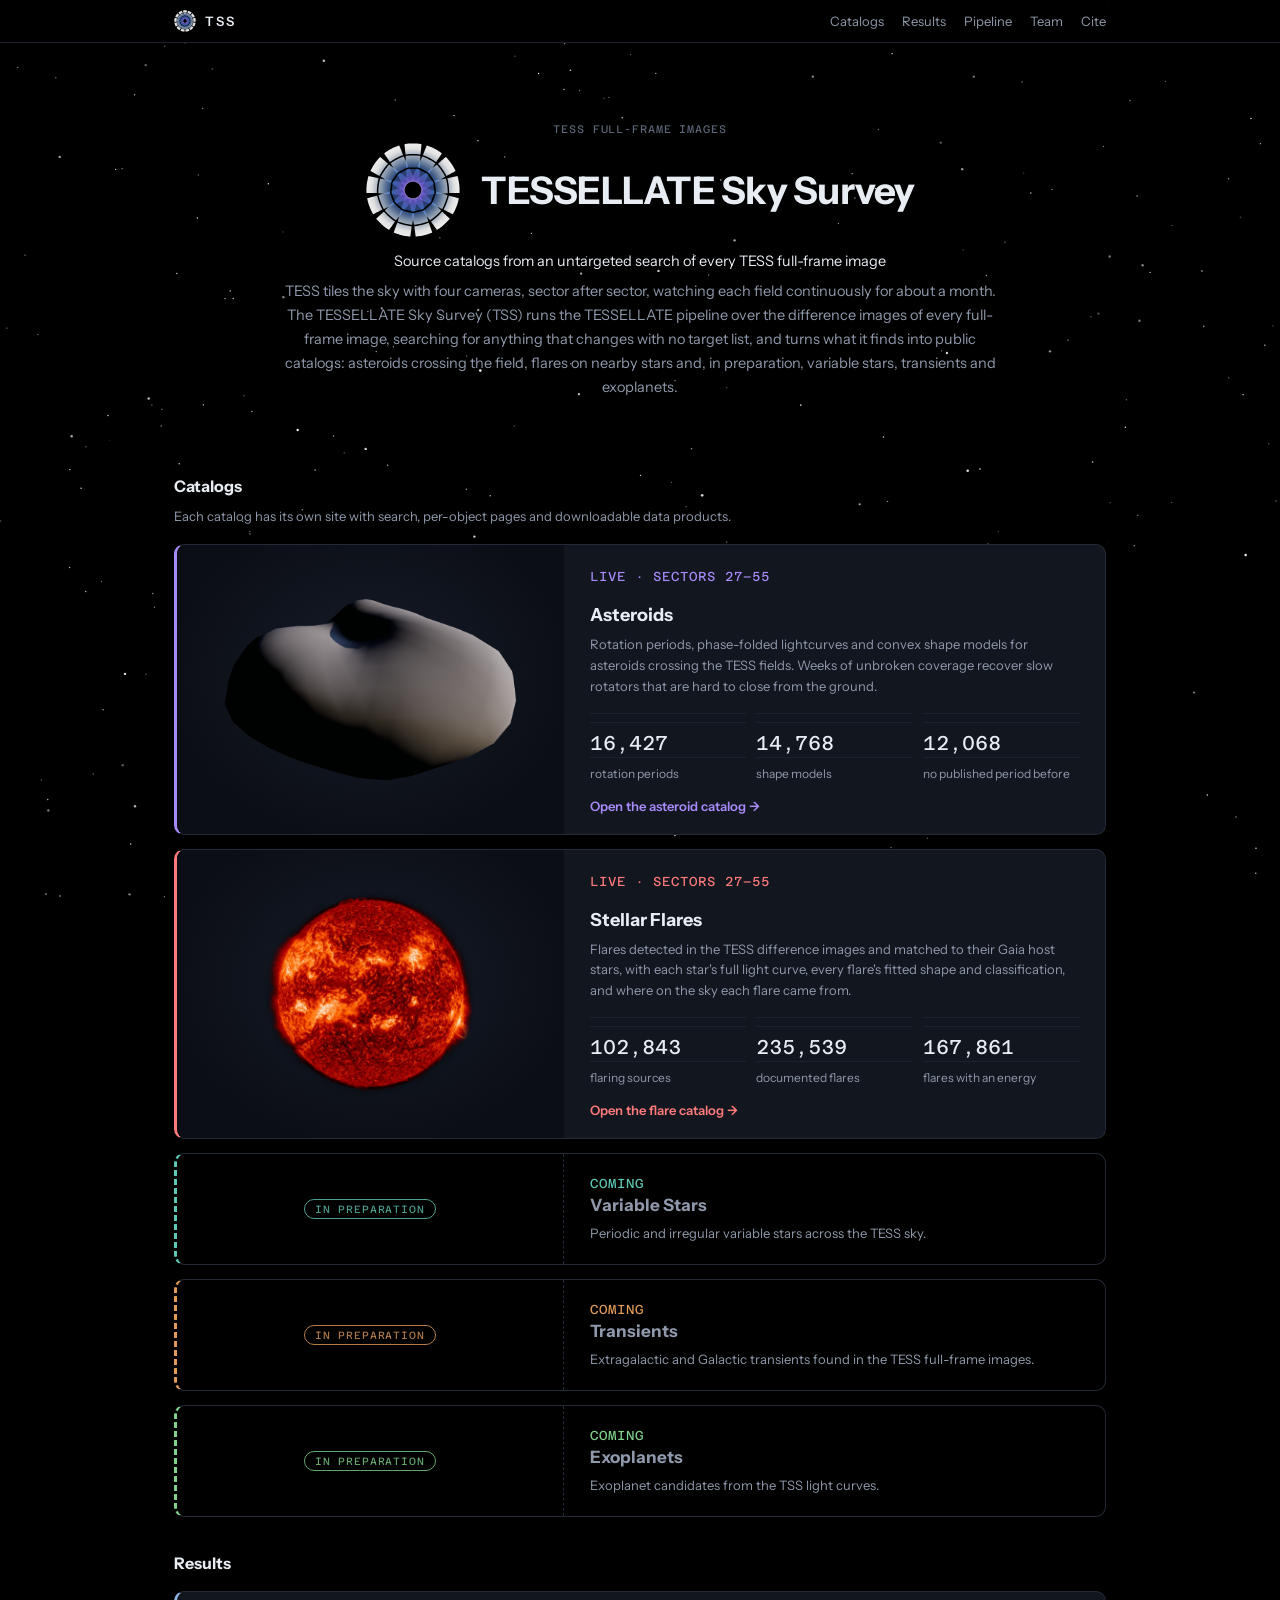
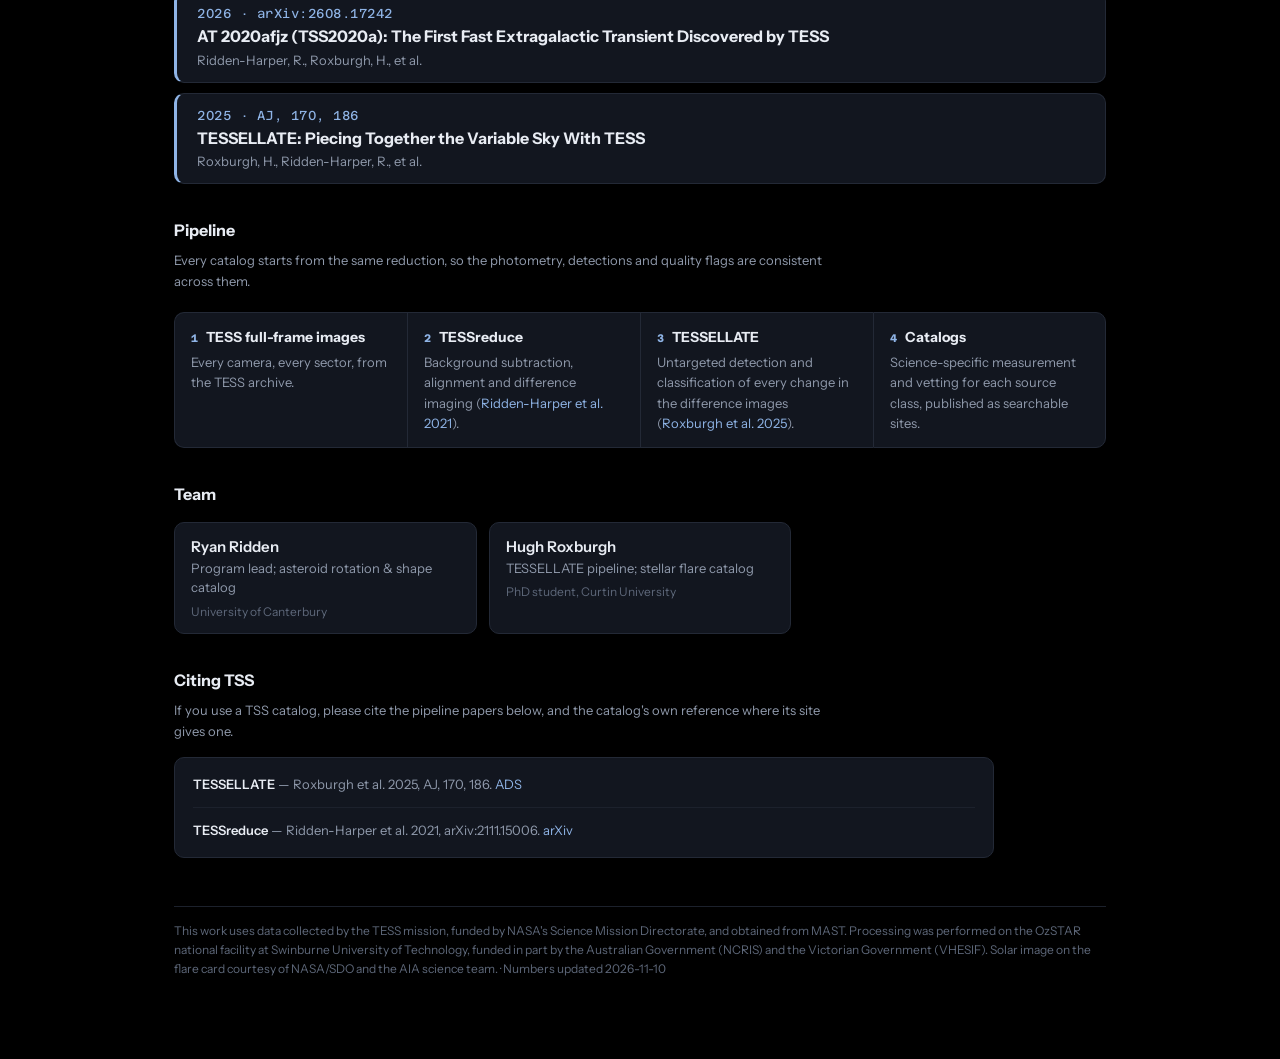
==== commit fdb673af: "Loader: run in 2 s (was 3.6 s), all stages scaled together The flare cover keeps its own timing (COV" ====
--- a/index.html
+++ b/index.html
@@ -9,7 +9,7 @@
 <link rel="stylesheet" href="assets/site.css?v=18">
 
 <!-- loader: generated by tools/make_logo.py --loader -->
-<div id="loader"><style>#loader{position:fixed;inset:0;z-index:100;display:flex;align-items:center;justify-content:center;background:#000;opacity:.999;will-change:opacity;animation:ld-out 0.6s ease 2.98s forwards}#loader svg{width:min(60vmin,400px);height:auto}#loader use{opacity:0;animation:ld-in 0.3s ease-out forwards,ld-fade 0.8s linear forwards;animation-delay:calc(var(--i) * 0.11s),2.62s}.ld-k0{animation:ld-k0 0.45s ease 1.77s forwards}@keyframes ld-k0{to{stop-color:#c4b0ff;stop-opacity:0.82}}.ld-k1{animation:ld-k1 0.45s ease 1.77s forwards}@keyframes ld-k1{to{stop-color:#a98cf8;stop-opacity:0.63}}@keyframes ld-in{to{opacity:1}}@keyframes ld-fade{to{opacity:0}}@keyframes ld-out{to{opacity:0;visibility:hidden}}@media (prefers-reduced-motion:reduce){#loader{display:none}}</style><svg viewBox="-136.1 -136.1 272.2 272.2" aria-hidden="true"><defs><radialGradient id="ld-g" gradientUnits="userSpaceOnUse" cx="0" cy="0" r="136.1"><stop class="ld-k0" offset="0.17" stop-color="#8665ef" stop-opacity="0.453"/><stop class="ld-k1" offset="0.185" stop-color="#8367ef" stop-opacity="0.456"/><stop offset="0.21" stop-color="#7d6aee" stop-opacity="0.46"/><stop offset="0.45" stop-color="#4a86e8" stop-opacity="0.5"/><stop offset="0.64" stop-color="#b9d3f5" stop-opacity="0.68"/><stop offset="0.86" stop-color="#ffffff" stop-opacity="0.88"/><stop offset="1.0" stop-color="#ffffff" stop-opacity="0.95"/></radialGradient><g id="ld-s0"><path d="M24.1,-129.9 21.2,-130.4 18.2,-130.8 15.2,-131.2 12.2,-131.5 9.2,-131.7 6.1,-131.9 3.1,-132.0 0.0,-132.0 -3.1,-132.0 -6.1,-131.9 -9.2,-131.7 -12.2,-131.5 -15.2,-131.2 -18.2,-130.8 -21.2,-130.4 -24.1,-129.9 -24.0,-128.3 -23.8,-126.5 -23.6,-124.8 -23.5,-123.0 -23.3,-121.3 -23.1,-119.5 -23.0,-117.6 -22.8,-115.8 -22.6,-113.9 -22.4,-112.1 -22.2,-110.2 -22.0,-108.3 -21.8,-106.4 -21.5,-104.5 -21.3,-102.6 -21.1,-100.7 -18.5,-101.0 -15.9,-101.3 -13.3,-101.6 -10.7,-101.8 -8.0,-101.9 -5.3,-102.0 -2.7,-102.1 0.0,-102.1 2.7,-102.1 5.3,-102.0 8.0,-101.9 10.7,-101.8 13.3,-101.6 15.9,-101.3 18.5,-101.0 21.1,-100.7 21.3,-102.6 21.5,-104.5 21.8,-106.4 22.0,-108.3 22.2,-110.2 22.4,-112.1 22.6,-113.9 22.8,-115.8 23.0,-117.6 23.1,-119.5 23.3,-121.3 23.5,-123.0 23.6,-124.8 23.8,-126.5 24.0,-128.3Z"/><path d="M20.8,-96.5 18.3,-96.8 15.7,-97.1 13.1,-97.3 10.5,-97.5 7.9,-97.7 5.3,-97.8 2.6,-97.8 0.0,-97.9 -2.6,-97.8 -5.3,-97.8 -7.9,-97.7 -10.5,-97.5 -13.1,-97.3 -15.7,-97.1 -18.3,-96.8 -20.8,-96.5 -20.7,-94.6 -20.7,-92.6 -20.6,-90.6 -20.6,-88.5 -20.5,-86.5 -20.4,-84.4 -20.3,-82.3 -20.2,-80.2 -20.1,-78.1 -20.0,-76.0 -19.9,-73.9 -19.7,-71.8 -19.6,-69.6 -19.5,-67.5 -19.3,-65.4 -19.2,-63.3 -16.8,-63.5 -14.5,-63.7 -12.1,-63.8 -9.7,-63.9 -7.3,-64.0 -4.8,-64.1 -2.4,-64.1 0.0,-64.1 2.4,-64.1 4.8,-64.1 7.3,-64.0 9.7,-63.9 12.1,-63.8 14.5,-63.7 16.8,-63.5 19.2,-63.3 19.3,-65.4 19.5,-67.5 19.6,-69.6 19.7,-71.8 19.9,-73.9 20.0,-76.0 20.1,-78.1 20.2,-80.2 20.3,-82.3 20.4,-84.4 20.5,-86.5 20.6,-88.5 20.6,-90.6 20.7,-92.6 20.7,-94.6Z"/><path d="M19.0,-58.7 16.7,-58.9 14.3,-59.0 12.0,-59.2 9.6,-59.3 7.2,-59.4 4.8,-59.4 2.4,-59.5 0.0,-59.5 -2.4,-59.5 -4.8,-59.4 -7.2,-59.4 -9.6,-59.3 -12.0,-59.2 -14.3,-59.0 -16.7,-58.9 -19.0,-58.7 -19.0,-56.6 -19.0,-54.4 -19.0,-52.2 -19.0,-50.0 -19.0,-47.8 -19.0,-45.5 -18.9,-43.3 -18.9,-41.0 -18.8,-38.8 -18.8,-36.5 -18.7,-34.3 -18.6,-32.0 -18.6,-29.8 -18.5,-27.5 -18.4,-25.3 -18.3,-23.1 -16.0,-23.1 -13.8,-23.2 -11.5,-23.2 -9.2,-23.3 -6.9,-23.3 -4.6,-23.3 -2.3,-23.3 0.0,-23.3 2.3,-23.3 4.6,-23.3 6.9,-23.3 9.2,-23.3 11.5,-23.2 13.8,-23.2 16.0,-23.1 18.3,-23.1 18.4,-25.3 18.5,-27.5 18.6,-29.8 18.6,-32.0 18.7,-34.3 18.8,-36.5 18.8,-38.8 18.9,-41.0 18.9,-43.3 19.0,-45.5 19.0,-47.8 19.0,-50.0 19.0,-52.2 19.0,-54.4 19.0,-56.6Z"/></g><g id="ld-s1"><path d="M-39.1,-126.3 -41.9,-125.3 -44.7,-124.3 -47.5,-123.2 -50.3,-122.1 -53.1,-120.9 -55.9,-119.6 -58.6,-118.3 -61.3,-116.9 -64.0,-115.4 -66.7,-113.9 -69.3,-112.4 -71.9,-110.7 -74.4,-109.1 -76.9,-107.4 -79.3,-105.6 -81.7,-103.9 -80.8,-102.4 -79.9,-101.0 -78.9,-99.5 -78.0,-98.0 -77.0,-96.5 -76.0,-95.0 -75.0,-93.5 -74.0,-91.9 -72.9,-90.4 -71.9,-88.8 -70.8,-87.3 -69.8,-85.7 -68.7,-84.1 -67.6,-82.5 -66.6,-80.9 -65.5,-79.4 -63.3,-80.9 -61.2,-82.3 -59.0,-83.7 -56.7,-85.2 -54.4,-86.5 -52.1,-87.9 -49.8,-89.2 -47.5,-90.4 -45.1,-91.6 -42.7,-92.8 -40.3,-94.0 -37.9,-95.1 -35.4,-96.1 -33.0,-97.1 -30.6,-98.1 -28.1,-99.0 -28.8,-100.8 -29.5,-102.5 -30.2,-104.3 -30.9,-106.1 -31.6,-107.9 -32.3,-109.6 -33.0,-111.4 -33.6,-113.1 -34.3,-114.8 -35.0,-116.5 -35.7,-118.2 -36.4,-119.9 -37.1,-121.5 -37.7,-123.1 -38.4,-124.7Z"/><path d="M-26.4,-95.1 -28.8,-94.2 -31.2,-93.3 -33.6,-92.3 -36.0,-91.2 -38.4,-90.2 -40.8,-89.0 -43.1,-87.9 -45.5,-86.7 -47.8,-85.4 -50.1,-84.1 -52.4,-82.8 -54.6,-81.5 -56.8,-80.1 -59.0,-78.7 -61.2,-77.3 -63.3,-75.8 -62.3,-74.1 -61.3,-72.4 -60.4,-70.6 -59.3,-68.8 -58.3,-67.1 -57.3,-65.3 -56.2,-63.5 -55.2,-61.7 -54.1,-59.8 -53.0,-58.0 -51.9,-56.2 -50.8,-54.4 -49.7,-52.6 -48.6,-50.8 -47.5,-48.9 -46.4,-47.1 -44.4,-48.4 -42.4,-49.7 -40.3,-50.9 -38.3,-52.1 -36.2,-53.3 -34.1,-54.5 -31.9,-55.6 -29.8,-56.8 -27.6,-57.9 -25.5,-59.0 -23.3,-60.1 -21.1,-61.1 -19.0,-62.1 -16.8,-63.1 -14.6,-64.0 -12.5,-65.0 -13.3,-66.9 -14.2,-68.8 -15.0,-70.8 -15.9,-72.7 -16.8,-74.7 -17.6,-76.6 -18.5,-78.5 -19.4,-80.4 -20.3,-82.3 -21.2,-84.2 -22.1,-86.1 -22.9,-87.9 -23.8,-89.8 -24.7,-91.6 -25.6,-93.4Z"/><path d="M-10.4,-60.8 -12.6,-59.9 -14.7,-58.9 -16.9,-58.0 -19.0,-56.9 -21.2,-55.9 -23.4,-54.8 -25.5,-53.8 -27.6,-52.7 -29.8,-51.5 -31.9,-50.4 -34.0,-49.2 -36.0,-48.0 -38.1,-46.8 -40.1,-45.6 -42.1,-44.4 -44.1,-43.1 -43.1,-41.2 -42.1,-39.3 -41.1,-37.4 -40.1,-35.4 -39.0,-33.5 -37.9,-31.5 -36.9,-29.5 -35.8,-27.6 -34.7,-25.6 -33.6,-23.6 -32.5,-21.6 -31.4,-19.7 -30.3,-17.7 -29.1,-15.8 -28.0,-13.8 -26.9,-11.9 -24.9,-13.0 -23.0,-14.1 -21.0,-15.2 -19.0,-16.3 -17.0,-17.4 -14.9,-18.5 -12.9,-19.6 -10.8,-20.7 -8.8,-21.7 -6.7,-22.8 -4.7,-23.9 -2.6,-24.9 -0.6,-25.9 1.4,-26.9 3.5,-27.9 5.5,-28.9 4.5,-30.9 3.6,-32.9 2.6,-35.0 1.6,-37.0 0.6,-39.0 -0.4,-41.1 -1.4,-43.1 -2.4,-45.1 -3.4,-47.1 -4.4,-49.1 -5.4,-51.1 -6.4,-53.1 -7.4,-55.1 -8.4,-57.0 -9.4,-58.9Z"/></g><g id="ld-s2"><path d="M-93.3,-93.6 -95.3,-91.5 -97.3,-89.3 -99.3,-87.0 -101.3,-84.7 -103.2,-82.3 -105.0,-79.9 -106.9,-77.5 -108.6,-75.0 -110.3,-72.4 -112.0,-69.9 -113.6,-67.3 -115.1,-64.7 -116.6,-62.0 -118.0,-59.3 -119.3,-56.7 -120.6,-54.0 -119.2,-53.1 -117.7,-52.3 -116.1,-51.4 -114.6,-50.6 -113.0,-49.7 -111.5,-48.8 -109.8,-47.9 -108.2,-47.0 -106.6,-46.1 -104.9,-45.2 -103.3,-44.3 -101.6,-43.4 -99.9,-42.5 -98.2,-41.6 -96.5,-40.7 -94.9,-39.9 -93.7,-42.2 -92.4,-44.5 -91.1,-46.8 -89.8,-49.0 -88.4,-51.3 -87.0,-53.6 -85.5,-55.8 -84.0,-58.0 -82.5,-60.2 -80.9,-62.4 -79.3,-64.5 -77.7,-66.6 -76.0,-68.6 -74.3,-70.6 -72.6,-72.6 -70.9,-74.6 -72.3,-75.8 -73.8,-77.1 -75.2,-78.3 -76.6,-79.6 -78.1,-80.8 -79.5,-82.1 -80.9,-83.3 -82.4,-84.5 -83.8,-85.7 -85.2,-86.9 -86.5,-88.1 -87.9,-89.2 -89.3,-90.4 -90.6,-91.5 -91.9,-92.6Z"/><path d="M-67.6,-71.9 -69.3,-70.0 -71.0,-68.1 -72.7,-66.1 -74.3,-64.0 -75.9,-62.0 -77.5,-59.9 -79.0,-57.8 -80.5,-55.6 -82.0,-53.4 -83.5,-51.2 -84.9,-49.0 -86.2,-46.8 -87.6,-44.5 -88.8,-42.3 -90.1,-40.0 -91.3,-37.7 -89.6,-36.6 -87.9,-35.6 -86.3,-34.5 -84.5,-33.4 -82.8,-32.3 -81.1,-31.2 -79.3,-30.1 -77.5,-29.0 -75.7,-27.8 -73.9,-26.7 -72.1,-25.6 -70.3,-24.5 -68.4,-23.4 -66.6,-22.3 -64.8,-21.3 -63.0,-20.2 -61.8,-22.2 -60.6,-24.3 -59.4,-26.3 -58.1,-28.4 -56.8,-30.4 -55.5,-32.4 -54.1,-34.4 -52.8,-36.4 -51.4,-38.4 -50.0,-40.4 -48.6,-42.3 -47.1,-44.3 -45.7,-46.2 -44.2,-48.1 -42.7,-49.9 -41.2,-51.7 -42.9,-53.1 -44.5,-54.4 -46.2,-55.7 -47.9,-57.0 -49.5,-58.3 -51.2,-59.6 -52.9,-60.9 -54.6,-62.2 -56.2,-63.5 -57.9,-64.7 -59.5,-66.0 -61.2,-67.2 -62.8,-68.4 -64.4,-69.6 -66.0,-70.8Z"/><path d="M-37.5,-49.0 -39.0,-47.2 -40.4,-45.3 -41.9,-43.5 -43.3,-41.6 -44.8,-39.7 -46.2,-37.7 -47.6,-35.8 -48.9,-33.8 -50.3,-31.8 -51.6,-29.8 -52.9,-27.8 -54.2,-25.8 -55.5,-23.8 -56.7,-21.7 -57.9,-19.7 -59.1,-17.7 -57.4,-16.5 -55.6,-15.2 -53.8,-14.0 -51.9,-12.8 -50.1,-11.5 -48.2,-10.3 -46.4,-9.0 -44.5,-7.8 -42.6,-6.5 -40.7,-5.3 -38.8,-4.1 -36.9,-2.8 -35.0,-1.6 -33.1,-0.4 -31.2,0.8 -29.4,2.0 -28.1,0.1 -26.9,-1.8 -25.7,-3.7 -24.4,-5.6 -23.1,-7.5 -21.8,-9.4 -20.5,-11.4 -19.2,-13.3 -17.9,-15.2 -16.6,-17.1 -15.2,-18.9 -13.9,-20.8 -12.6,-22.7 -11.2,-24.5 -9.9,-26.3 -8.6,-28.1 -10.4,-29.5 -12.1,-30.8 -13.9,-32.2 -15.8,-33.5 -17.6,-34.9 -19.4,-36.2 -21.2,-37.5 -23.1,-38.8 -24.9,-40.2 -26.7,-41.5 -28.5,-42.8 -30.4,-44.0 -32.2,-45.3 -34.0,-46.6 -35.7,-47.8Z"/></g><g id="ld-s3"><path d="M-126.1,-39.6 -126.9,-36.7 -127.7,-33.8 -128.4,-30.9 -129.0,-27.9 -129.6,-25.0 -130.2,-22.0 -130.6,-18.9 -131.0,-15.9 -131.4,-12.9 -131.6,-9.8 -131.8,-6.8 -132.0,-3.7 -132.1,-0.7 -132.1,2.3 -132.0,5.3 -131.9,8.3 -130.2,8.3 -128.5,8.4 -126.7,8.4 -125.0,8.5 -123.2,8.5 -121.4,8.6 -119.5,8.6 -117.7,8.6 -115.8,8.7 -113.9,8.7 -112.0,8.7 -110.1,8.8 -108.2,8.8 -106.3,8.8 -104.4,8.8 -102.5,8.8 -102.5,6.2 -102.5,3.6 -102.4,1.0 -102.3,-1.7 -102.1,-4.3 -101.9,-7.0 -101.7,-9.7 -101.4,-12.3 -101.0,-15.0 -100.6,-17.6 -100.2,-20.2 -99.7,-22.8 -99.2,-25.4 -98.7,-28.0 -98.1,-30.6 -97.4,-33.1 -99.3,-33.5 -101.1,-34.0 -103.0,-34.4 -104.9,-34.9 -106.7,-35.3 -108.5,-35.7 -110.4,-36.1 -112.2,-36.6 -114.0,-37.0 -115.8,-37.4 -117.6,-37.8 -119.3,-38.1 -121.0,-38.5 -122.8,-38.9 -124.4,-39.2Z"/><path d="M-93.3,-32.3 -93.9,-29.8 -94.5,-27.3 -95.0,-24.7 -95.6,-22.2 -96.0,-19.6 -96.4,-17.0 -96.8,-14.4 -97.2,-11.8 -97.5,-9.2 -97.7,-6.6 -97.9,-3.9 -98.1,-1.3 -98.2,1.3 -98.3,3.9 -98.3,6.4 -98.3,9.0 -96.4,9.2 -94.4,9.4 -92.4,9.6 -90.4,9.7 -88.3,9.9 -86.3,10.1 -84.2,10.2 -82.1,10.4 -80.0,10.5 -77.9,10.7 -75.7,10.8 -73.6,10.9 -71.5,11.1 -69.4,11.2 -67.3,11.3 -65.2,11.4 -65.1,9.0 -64.9,6.7 -64.8,4.3 -64.6,1.9 -64.4,-0.5 -64.2,-2.9 -63.9,-5.3 -63.7,-7.7 -63.4,-10.1 -63.0,-12.5 -62.7,-14.9 -62.3,-17.3 -61.9,-19.7 -61.5,-22.0 -61.0,-24.3 -60.5,-26.7 -62.6,-27.1 -64.7,-27.5 -66.8,-27.8 -68.9,-28.2 -71.0,-28.6 -73.1,-29.0 -75.1,-29.4 -77.2,-29.7 -79.3,-30.1 -81.3,-30.4 -83.4,-30.8 -85.4,-31.1 -87.4,-31.4 -89.4,-31.7 -91.4,-32.0Z"/><path d="M-56.0,-25.9 -56.4,-23.7 -56.9,-21.3 -57.3,-19.0 -57.7,-16.7 -58.1,-14.3 -58.4,-11.9 -58.7,-9.6 -59.0,-7.2 -59.3,-4.8 -59.6,-2.4 -59.8,0.0 -60.0,2.4 -60.2,4.8 -60.3,7.1 -60.5,9.5 -60.6,11.8 -58.4,12.1 -56.3,12.3 -54.1,12.6 -51.9,12.8 -49.7,13.1 -47.5,13.3 -45.3,13.6 -43.0,13.8 -40.8,14.0 -38.5,14.2 -36.3,14.4 -34.0,14.6 -31.8,14.8 -29.5,15.0 -27.3,15.2 -25.1,15.4 -24.9,13.1 -24.7,10.9 -24.4,8.6 -24.2,6.4 -24.0,4.1 -23.7,1.8 -23.4,-0.5 -23.2,-2.8 -22.9,-5.1 -22.6,-7.4 -22.3,-9.7 -22.0,-12.0 -21.7,-14.2 -21.3,-16.5 -21.0,-18.7 -20.7,-20.9 -22.9,-21.3 -25.1,-21.6 -27.3,-22.0 -29.5,-22.4 -31.8,-22.7 -34.0,-23.0 -36.2,-23.4 -38.5,-23.7 -40.7,-24.0 -42.9,-24.3 -45.1,-24.6 -47.3,-24.9 -49.5,-25.2 -51.7,-25.4 -53.9,-25.7Z"/></g><g id="ld-s4"><path d="M-130.0,23.6 -129.4,26.5 -128.8,29.4 -128.0,32.3 -127.2,35.2 -126.4,38.1 -125.5,41.0 -124.5,43.9 -123.4,46.8 -122.3,49.7 -121.1,52.5 -119.9,55.3 -118.6,58.0 -117.3,60.7 -115.9,63.4 -114.4,66.0 -113.0,68.6 -111.4,67.9 -109.9,67.1 -108.3,66.4 -106.7,65.6 -105.1,64.8 -103.5,64.0 -101.8,63.2 -100.2,62.4 -98.5,61.5 -96.8,60.7 -95.2,59.8 -93.5,58.9 -91.8,58.1 -90.1,57.2 -88.4,56.3 -86.7,55.4 -87.9,53.1 -89.1,50.8 -90.2,48.4 -91.4,46.0 -92.5,43.6 -93.5,41.2 -94.5,38.7 -95.5,36.2 -96.4,33.7 -97.3,31.2 -98.1,28.7 -98.9,26.1 -99.7,23.6 -100.4,21.0 -101.0,18.5 -101.6,16.0 -103.5,16.5 -105.3,16.9 -107.2,17.4 -109.0,17.9 -110.9,18.3 -112.7,18.8 -114.5,19.3 -116.3,19.8 -118.1,20.2 -119.9,20.7 -121.6,21.2 -123.4,21.7 -125.1,22.1 -126.8,22.6 -128.4,23.1Z"/><path d="M-97.6,14.8 -97.0,17.3 -96.4,19.8 -95.7,22.3 -94.9,24.8 -94.1,27.3 -93.3,29.8 -92.4,32.2 -91.5,34.7 -90.6,37.2 -89.6,39.6 -88.5,42.0 -87.5,44.4 -86.4,46.8 -85.2,49.1 -84.1,51.4 -82.9,53.7 -81.1,52.9 -79.2,52.2 -77.4,51.4 -75.5,50.6 -73.6,49.8 -71.7,49.0 -69.8,48.2 -67.9,47.3 -65.9,46.5 -64.0,45.6 -62.1,44.8 -60.1,43.9 -58.2,43.0 -56.2,42.1 -54.3,41.3 -52.4,40.4 -53.4,38.2 -54.4,36.1 -55.4,33.9 -56.3,31.7 -57.3,29.5 -58.2,27.3 -59.1,25.0 -60.0,22.7 -60.8,20.5 -61.6,18.2 -62.4,15.9 -63.2,13.6 -63.9,11.3 -64.7,9.1 -65.3,6.8 -66.0,4.5 -68.0,5.1 -70.0,5.8 -72.1,6.4 -74.1,7.0 -76.1,7.6 -78.2,8.3 -80.2,8.9 -82.2,9.6 -84.2,10.2 -86.2,10.9 -88.1,11.5 -90.1,12.2 -92.0,12.8 -93.9,13.5 -95.8,14.1Z"/><path d="M-61.6,3.0 -61.0,5.3 -60.3,7.5 -59.6,9.8 -58.8,12.0 -58.1,14.3 -57.3,16.6 -56.4,18.8 -55.6,21.1 -54.7,23.3 -53.9,25.6 -52.9,27.8 -52.0,30.0 -51.1,32.2 -50.1,34.3 -49.1,36.5 -48.1,38.6 -46.1,37.8 -44.1,37.1 -42.1,36.3 -40.0,35.5 -37.9,34.7 -35.9,33.9 -33.8,33.0 -31.7,32.2 -29.6,31.4 -27.5,30.5 -25.4,29.6 -23.3,28.8 -21.2,27.9 -19.2,27.0 -17.1,26.1 -15.1,25.3 -15.9,23.2 -16.8,21.1 -17.6,19.0 -18.5,16.9 -19.3,14.7 -20.2,12.6 -21.0,10.4 -21.8,8.3 -22.6,6.1 -23.4,3.9 -24.2,1.8 -25.0,-0.4 -25.8,-2.5 -26.6,-4.7 -27.3,-6.8 -28.0,-8.9 -30.1,-8.2 -32.3,-7.5 -34.4,-6.8 -36.5,-6.1 -38.7,-5.3 -40.8,-4.6 -42.9,-3.8 -45.1,-3.1 -47.2,-2.3 -49.3,-1.6 -51.4,-0.8 -53.5,-0.0 -55.6,0.7 -57.6,1.5 -59.6,2.3Z"/></g><g id="ld-s5"><path d="M-104.2,81.3 -102.3,83.6 -100.4,85.9 -98.4,88.1 -96.3,90.3 -94.2,92.5 -92.0,94.6 -89.8,96.7 -87.5,98.8 -85.2,100.8 -82.9,102.8 -80.5,104.6 -78.1,106.5 -75.6,108.3 -73.1,110.0 -70.6,111.6 -68.1,113.2 -67.1,111.9 -66.1,110.5 -65.1,109.1 -64.0,107.7 -63.0,106.2 -61.9,104.8 -60.8,103.3 -59.7,101.8 -58.6,100.2 -57.6,98.7 -56.5,97.2 -55.4,95.6 -54.3,94.1 -53.2,92.5 -52.1,90.9 -51.0,89.4 -53.1,87.9 -55.3,86.4 -57.4,84.8 -59.5,83.2 -61.6,81.6 -63.7,79.9 -65.7,78.2 -67.7,76.4 -69.7,74.6 -71.7,72.8 -73.6,71.0 -75.5,69.1 -77.3,67.2 -79.1,65.3 -80.8,63.3 -82.6,61.4 -84.0,62.7 -85.4,63.9 -86.8,65.2 -88.3,66.5 -89.7,67.8 -91.1,69.0 -92.4,70.3 -93.8,71.6 -95.2,72.8 -96.5,74.1 -97.9,75.3 -99.2,76.5 -100.5,77.7 -101.7,78.9 -103.0,80.1Z"/><path d="M-79.6,58.5 -77.9,60.4 -76.1,62.3 -74.4,64.2 -72.5,66.0 -70.7,67.9 -68.8,69.7 -66.9,71.5 -64.9,73.3 -62.9,75.0 -60.9,76.7 -58.9,78.3 -56.8,80.0 -54.7,81.5 -52.7,83.1 -50.6,84.6 -48.4,86.0 -47.2,84.5 -45.9,83.0 -44.6,81.5 -43.3,79.9 -42.0,78.3 -40.7,76.7 -39.4,75.1 -38.1,73.4 -36.8,71.8 -35.5,70.1 -34.1,68.5 -32.8,66.8 -31.5,65.1 -30.2,63.4 -28.9,61.8 -27.6,60.1 -29.5,58.7 -31.4,57.2 -33.3,55.8 -35.1,54.3 -37.0,52.7 -38.9,51.2 -40.7,49.6 -42.5,48.0 -44.3,46.4 -46.1,44.7 -47.9,43.1 -49.6,41.4 -51.3,39.8 -53.0,38.1 -54.7,36.4 -56.3,34.7 -57.8,36.2 -59.3,37.6 -60.9,39.1 -62.4,40.6 -63.9,42.1 -65.4,43.7 -66.8,45.2 -68.3,46.7 -69.8,48.2 -71.2,49.7 -72.7,51.2 -74.1,52.6 -75.5,54.1 -76.9,55.6 -78.2,57.0Z"/><path d="M-53.2,31.3 -51.5,33.0 -49.9,34.7 -48.2,36.3 -46.5,38.0 -44.8,39.6 -43.0,41.3 -41.2,42.9 -39.4,44.5 -37.6,46.1 -35.8,47.7 -34.0,49.2 -32.1,50.7 -30.3,52.2 -28.4,53.7 -26.6,55.1 -24.7,56.5 -23.3,54.9 -21.8,53.3 -20.4,51.7 -18.9,50.0 -17.5,48.3 -16.0,46.7 -14.5,45.0 -13.1,43.2 -11.6,41.5 -10.2,39.8 -8.7,38.0 -7.3,36.3 -5.8,34.6 -4.4,32.8 -3.0,31.1 -1.6,29.4 -3.3,27.9 -5.1,26.5 -6.8,25.0 -8.5,23.5 -10.3,22.0 -12.0,20.5 -13.7,19.0 -15.5,17.5 -17.2,15.9 -18.9,14.4 -20.6,12.8 -22.3,11.3 -24.0,9.8 -25.7,8.2 -27.3,6.7 -29.0,5.1 -30.5,6.7 -32.1,8.3 -33.6,10.0 -35.2,11.6 -36.7,13.2 -38.3,14.9 -39.8,16.5 -41.3,18.2 -42.9,19.9 -44.4,21.5 -45.9,23.2 -47.4,24.8 -48.8,26.5 -50.3,28.1 -51.7,29.7Z"/></g><g id="ld-s6"><path d="M-54.5,120.4 -51.8,121.6 -49.0,122.7 -46.2,123.7 -43.3,124.7 -40.4,125.7 -37.5,126.6 -34.5,127.4 -31.6,128.2 -28.6,128.9 -25.6,129.5 -22.6,130.1 -19.6,130.6 -16.6,131.0 -13.6,131.4 -10.7,131.7 -7.7,131.9 -7.4,130.3 -7.2,128.6 -6.9,126.8 -6.6,125.1 -6.4,123.3 -6.1,121.5 -5.9,119.7 -5.6,117.9 -5.3,116.0 -5.1,114.2 -4.8,112.3 -4.6,110.4 -4.3,108.5 -4.1,106.6 -3.9,104.7 -3.6,102.8 -6.2,102.5 -8.8,102.2 -11.4,101.8 -14.0,101.3 -16.6,100.9 -19.2,100.3 -21.8,99.8 -24.4,99.1 -27.0,98.5 -29.6,97.8 -32.2,97.0 -34.7,96.3 -37.2,95.4 -39.7,94.6 -42.2,93.7 -44.6,92.7 -45.2,94.5 -45.9,96.3 -46.6,98.1 -47.2,99.9 -47.9,101.7 -48.5,103.4 -49.2,105.2 -49.8,107.0 -50.4,108.7 -51.1,110.4 -51.7,112.2 -52.3,113.8 -52.8,115.5 -53.4,117.2 -53.9,118.8Z"/><path d="M-43.3,88.7 -40.9,89.7 -38.5,90.5 -36.0,91.4 -33.5,92.2 -31.0,92.9 -28.5,93.7 -26.0,94.4 -23.4,95.0 -20.9,95.6 -18.3,96.2 -15.7,96.7 -13.1,97.2 -10.6,97.6 -8.0,98.0 -5.5,98.4 -2.9,98.7 -2.5,96.8 -2.1,94.8 -1.6,92.9 -1.2,90.9 -0.8,88.9 -0.4,86.8 0.0,84.8 0.4,82.7 0.8,80.7 1.2,78.6 1.6,76.5 2.0,74.4 2.4,72.3 2.7,70.2 3.1,68.1 3.5,66.1 1.1,65.7 -1.2,65.3 -3.6,64.8 -5.9,64.4 -8.3,63.9 -10.6,63.4 -13.0,62.8 -15.3,62.3 -17.7,61.7 -20.0,61.1 -22.4,60.4 -24.7,59.7 -27.0,59.1 -29.3,58.4 -31.5,57.6 -33.8,56.9 -34.4,58.9 -35.0,60.9 -35.7,62.9 -36.3,65.0 -37.0,67.0 -37.6,69.0 -38.2,71.1 -38.8,73.1 -39.4,75.1 -40.0,77.1 -40.6,79.1 -41.1,81.0 -41.7,83.0 -42.2,84.9 -42.8,86.9Z"/><path d="M-32.5,52.4 -30.3,53.2 -28.0,53.9 -25.8,54.6 -23.5,55.3 -21.2,55.9 -18.9,56.5 -16.6,57.2 -14.2,57.7 -11.9,58.3 -9.5,58.8 -7.2,59.4 -4.9,59.8 -2.5,60.3 -0.2,60.7 2.1,61.2 4.4,61.5 4.9,59.5 5.5,57.4 6.0,55.2 6.5,53.1 7.0,50.9 7.5,48.8 8.0,46.6 8.5,44.4 9.0,42.2 9.5,40.0 10.0,37.7 10.4,35.5 10.9,33.3 11.3,31.1 11.8,28.9 12.2,26.8 10.0,26.3 7.8,25.8 5.6,25.3 3.4,24.8 1.2,24.3 -1.1,23.8 -3.3,23.2 -5.6,22.7 -7.8,22.1 -10.1,21.5 -12.3,21.0 -14.5,20.4 -16.7,19.8 -18.9,19.2 -21.1,18.6 -23.3,18.0 -23.9,20.1 -24.5,22.3 -25.1,24.4 -25.7,26.6 -26.4,28.8 -27.0,31.0 -27.6,33.2 -28.1,35.3 -28.7,37.5 -29.3,39.7 -29.9,41.8 -30.4,44.0 -31.0,46.1 -31.5,48.3 -32.0,50.4Z"/></g><g id="ld-s7"><path d="M7.7,131.9 10.7,131.7 13.6,131.4 16.6,131.0 19.6,130.6 22.6,130.1 25.6,129.5 28.6,128.9 31.6,128.2 34.5,127.4 37.5,126.6 40.4,125.7 43.3,124.7 46.2,123.7 49.0,122.7 51.8,121.6 54.5,120.4 53.9,118.8 53.4,117.2 52.8,115.5 52.3,113.8 51.7,112.2 51.1,110.4 50.4,108.7 49.8,107.0 49.2,105.2 48.5,103.4 47.9,101.7 47.2,99.9 46.6,98.1 45.9,96.3 45.2,94.5 44.6,92.7 42.2,93.7 39.7,94.6 37.2,95.4 34.7,96.3 32.2,97.0 29.6,97.8 27.0,98.5 24.4,99.1 21.8,99.8 19.2,100.3 16.6,100.9 14.0,101.3 11.4,101.8 8.8,102.2 6.2,102.5 3.6,102.8 3.9,104.7 4.1,106.6 4.3,108.5 4.6,110.4 4.8,112.3 5.1,114.2 5.3,116.0 5.6,117.9 5.9,119.7 6.1,121.5 6.4,123.3 6.6,125.1 6.9,126.8 7.2,128.6 7.4,130.3Z"/><path d="M2.9,98.7 5.5,98.4 8.0,98.0 10.6,97.6 13.1,97.2 15.7,96.7 18.3,96.2 20.9,95.6 23.4,95.0 26.0,94.4 28.5,93.7 31.0,92.9 33.5,92.2 36.0,91.4 38.5,90.5 40.9,89.7 43.3,88.7 42.8,86.9 42.2,84.9 41.7,83.0 41.1,81.0 40.6,79.1 40.0,77.1 39.4,75.1 38.8,73.1 38.2,71.1 37.6,69.0 37.0,67.0 36.3,65.0 35.7,62.9 35.0,60.9 34.4,58.9 33.8,56.9 31.5,57.6 29.3,58.4 27.0,59.1 24.7,59.7 22.4,60.4 20.0,61.1 17.7,61.7 15.3,62.3 13.0,62.8 10.6,63.4 8.3,63.9 5.9,64.4 3.6,64.8 1.2,65.3 -1.1,65.7 -3.5,66.1 -3.1,68.1 -2.7,70.2 -2.4,72.3 -2.0,74.4 -1.6,76.5 -1.2,78.6 -0.8,80.7 -0.4,82.7 -0.0,84.8 0.4,86.8 0.8,88.9 1.2,90.9 1.6,92.9 2.1,94.8 2.5,96.8Z"/><path d="M-4.4,61.5 -2.1,61.2 0.2,60.7 2.5,60.3 4.9,59.8 7.2,59.4 9.5,58.8 11.9,58.3 14.2,57.7 16.6,57.2 18.9,56.5 21.2,55.9 23.5,55.3 25.8,54.6 28.0,53.9 30.3,53.2 32.5,52.4 32.0,50.4 31.5,48.3 31.0,46.1 30.4,44.0 29.9,41.8 29.3,39.7 28.7,37.5 28.1,35.3 27.6,33.2 27.0,31.0 26.4,28.8 25.7,26.6 25.1,24.4 24.5,22.3 23.9,20.1 23.3,18.0 21.1,18.6 18.9,19.2 16.7,19.8 14.5,20.4 12.3,21.0 10.1,21.5 7.8,22.1 5.6,22.7 3.3,23.2 1.1,23.8 -1.2,24.3 -3.4,24.8 -5.6,25.3 -7.8,25.8 -10.0,26.3 -12.2,26.8 -11.8,28.9 -11.3,31.1 -10.9,33.3 -10.4,35.5 -10.0,37.7 -9.5,40.0 -9.0,42.2 -8.5,44.4 -8.0,46.6 -7.5,48.8 -7.0,50.9 -6.5,53.1 -6.0,55.2 -5.5,57.4 -4.9,59.5Z"/></g><g id="ld-s8"><path d="M68.1,113.2 70.6,111.6 73.1,110.0 75.6,108.3 78.1,106.5 80.5,104.6 82.9,102.8 85.2,100.8 87.5,98.8 89.8,96.7 92.0,94.6 94.2,92.5 96.3,90.3 98.4,88.1 100.4,85.9 102.3,83.6 104.2,81.3 103.0,80.1 101.7,78.9 100.5,77.7 99.2,76.5 97.9,75.3 96.5,74.1 95.2,72.8 93.8,71.6 92.4,70.3 91.1,69.0 89.7,67.8 88.3,66.5 86.8,65.2 85.4,63.9 84.0,62.7 82.6,61.4 80.8,63.3 79.1,65.3 77.3,67.2 75.5,69.1 73.6,71.0 71.7,72.8 69.7,74.6 67.7,76.4 65.7,78.2 63.7,79.9 61.6,81.6 59.5,83.2 57.4,84.8 55.3,86.4 53.1,87.9 51.0,89.4 52.1,90.9 53.2,92.5 54.3,94.1 55.4,95.6 56.5,97.2 57.6,98.7 58.6,100.2 59.7,101.8 60.8,103.3 61.9,104.8 63.0,106.2 64.0,107.7 65.1,109.1 66.1,110.5 67.1,111.9Z"/><path d="M48.4,86.0 50.6,84.6 52.7,83.1 54.7,81.5 56.8,80.0 58.9,78.3 60.9,76.7 62.9,75.0 64.9,73.3 66.9,71.5 68.8,69.7 70.7,67.9 72.5,66.0 74.4,64.2 76.1,62.3 77.9,60.4 79.6,58.5 78.2,57.0 76.9,55.6 75.5,54.1 74.1,52.6 72.7,51.2 71.2,49.7 69.8,48.2 68.3,46.7 66.8,45.2 65.4,43.7 63.9,42.1 62.4,40.6 60.9,39.1 59.3,37.6 57.8,36.2 56.3,34.7 54.7,36.4 53.0,38.1 51.3,39.8 49.6,41.4 47.9,43.1 46.1,44.7 44.3,46.4 42.5,48.0 40.7,49.6 38.9,51.2 37.0,52.7 35.1,54.3 33.3,55.8 31.4,57.2 29.5,58.7 27.6,60.1 28.9,61.8 30.2,63.4 31.5,65.1 32.8,66.8 34.1,68.5 35.5,70.1 36.8,71.8 38.1,73.4 39.4,75.1 40.7,76.7 42.0,78.3 43.3,79.9 44.6,81.5 45.9,83.0 47.2,84.5Z"/><path d="M24.7,56.5 26.6,55.1 28.4,53.7 30.3,52.2 32.1,50.7 34.0,49.2 35.8,47.7 37.6,46.1 39.4,44.5 41.2,42.9 43.0,41.3 44.8,39.6 46.5,38.0 48.2,36.3 49.9,34.7 51.5,33.0 53.2,31.3 51.7,29.7 50.3,28.1 48.8,26.5 47.4,24.8 45.9,23.2 44.4,21.5 42.9,19.9 41.3,18.2 39.8,16.5 38.3,14.9 36.7,13.2 35.2,11.6 33.6,10.0 32.1,8.3 30.5,6.7 29.0,5.1 27.3,6.7 25.7,8.2 24.0,9.8 22.3,11.3 20.6,12.8 18.9,14.4 17.2,15.9 15.5,17.5 13.7,19.0 12.0,20.5 10.3,22.0 8.5,23.5 6.8,25.0 5.1,26.5 3.3,27.9 1.6,29.4 3.0,31.1 4.4,32.8 5.8,34.6 7.3,36.3 8.7,38.0 10.2,39.8 11.6,41.5 13.1,43.2 14.5,45.0 16.0,46.7 17.5,48.3 18.9,50.0 20.4,51.7 21.8,53.3 23.3,54.9Z"/></g><g id="ld-s9"><path d="M113.0,68.6 114.4,66.0 115.9,63.4 117.3,60.7 118.6,58.0 119.9,55.3 121.1,52.5 122.3,49.7 123.4,46.8 124.5,43.9 125.5,41.0 126.4,38.1 127.2,35.2 128.0,32.3 128.8,29.4 129.4,26.5 130.0,23.6 128.4,23.1 126.8,22.6 125.1,22.1 123.4,21.7 121.6,21.2 119.9,20.7 118.1,20.2 116.3,19.8 114.5,19.3 112.7,18.8 110.9,18.3 109.0,17.9 107.2,17.4 105.3,16.9 103.5,16.5 101.6,16.0 101.0,18.5 100.4,21.0 99.7,23.6 98.9,26.1 98.1,28.7 97.3,31.2 96.4,33.7 95.5,36.2 94.5,38.7 93.5,41.2 92.5,43.6 91.4,46.0 90.2,48.4 89.1,50.8 87.9,53.1 86.7,55.4 88.4,56.3 90.1,57.2 91.8,58.1 93.5,58.9 95.2,59.8 96.8,60.7 98.5,61.5 100.2,62.4 101.8,63.2 103.5,64.0 105.1,64.8 106.7,65.6 108.3,66.4 109.9,67.1 111.4,67.9Z"/><path d="M82.9,53.7 84.1,51.4 85.2,49.1 86.4,46.8 87.5,44.4 88.5,42.0 89.6,39.6 90.6,37.2 91.5,34.7 92.4,32.2 93.3,29.8 94.1,27.3 94.9,24.8 95.7,22.3 96.4,19.8 97.0,17.3 97.6,14.8 95.8,14.1 93.9,13.5 92.0,12.8 90.1,12.2 88.1,11.5 86.2,10.9 84.2,10.2 82.2,9.6 80.2,8.9 78.2,8.3 76.1,7.6 74.1,7.0 72.1,6.4 70.0,5.8 68.0,5.1 66.0,4.5 65.3,6.8 64.7,9.1 63.9,11.3 63.2,13.6 62.4,15.9 61.6,18.2 60.8,20.5 60.0,22.7 59.1,25.0 58.2,27.3 57.3,29.5 56.3,31.7 55.4,33.9 54.4,36.1 53.4,38.2 52.4,40.4 54.3,41.3 56.2,42.1 58.2,43.0 60.1,43.9 62.1,44.8 64.0,45.6 65.9,46.5 67.9,47.3 69.8,48.2 71.7,49.0 73.6,49.8 75.5,50.6 77.4,51.4 79.2,52.2 81.1,52.9Z"/><path d="M48.1,38.6 49.1,36.5 50.1,34.3 51.1,32.2 52.0,30.0 52.9,27.8 53.9,25.6 54.7,23.3 55.6,21.1 56.4,18.8 57.3,16.6 58.1,14.3 58.8,12.0 59.6,9.8 60.3,7.5 61.0,5.3 61.6,3.0 59.6,2.3 57.6,1.5 55.6,0.7 53.5,-0.0 51.4,-0.8 49.3,-1.6 47.2,-2.3 45.1,-3.1 42.9,-3.8 40.8,-4.6 38.7,-5.3 36.5,-6.1 34.4,-6.8 32.3,-7.5 30.1,-8.2 28.0,-8.9 27.3,-6.8 26.6,-4.7 25.8,-2.5 25.0,-0.4 24.2,1.8 23.4,3.9 22.6,6.1 21.8,8.3 21.0,10.4 20.2,12.6 19.3,14.7 18.5,16.9 17.6,19.0 16.8,21.1 15.9,23.2 15.1,25.3 17.1,26.1 19.2,27.0 21.2,27.9 23.3,28.8 25.4,29.6 27.5,30.5 29.6,31.4 31.7,32.2 33.8,33.0 35.9,33.9 37.9,34.7 40.0,35.5 42.1,36.3 44.1,37.1 46.1,37.8Z"/></g><g id="ld-s10"><path d="M131.9,8.3 132.0,5.3 132.1,2.3 132.1,-0.7 132.0,-3.7 131.8,-6.8 131.6,-9.8 131.4,-12.9 131.0,-15.9 130.6,-18.9 130.2,-22.0 129.6,-25.0 129.0,-27.9 128.4,-30.9 127.7,-33.8 126.9,-36.7 126.1,-39.6 124.4,-39.2 122.8,-38.9 121.0,-38.5 119.3,-38.1 117.6,-37.8 115.8,-37.4 114.0,-37.0 112.2,-36.6 110.4,-36.1 108.5,-35.7 106.7,-35.3 104.9,-34.9 103.0,-34.4 101.1,-34.0 99.3,-33.5 97.4,-33.1 98.1,-30.6 98.7,-28.0 99.2,-25.4 99.7,-22.8 100.2,-20.2 100.6,-17.6 101.0,-15.0 101.4,-12.3 101.7,-9.7 101.9,-7.0 102.1,-4.3 102.3,-1.7 102.4,1.0 102.5,3.6 102.5,6.2 102.5,8.8 104.4,8.8 106.3,8.8 108.2,8.8 110.1,8.8 112.0,8.7 113.9,8.7 115.8,8.7 117.7,8.6 119.5,8.6 121.4,8.6 123.2,8.5 125.0,8.5 126.7,8.4 128.5,8.4 130.2,8.3Z"/><path d="M98.3,9.0 98.3,6.4 98.3,3.9 98.2,1.3 98.1,-1.3 97.9,-3.9 97.7,-6.6 97.5,-9.2 97.2,-11.8 96.8,-14.4 96.4,-17.0 96.0,-19.6 95.6,-22.2 95.0,-24.7 94.5,-27.3 93.9,-29.8 93.3,-32.3 91.4,-32.0 89.4,-31.7 87.4,-31.4 85.4,-31.1 83.4,-30.8 81.3,-30.4 79.3,-30.1 77.2,-29.7 75.1,-29.4 73.1,-29.0 71.0,-28.6 68.9,-28.2 66.8,-27.8 64.7,-27.5 62.6,-27.1 60.5,-26.7 61.0,-24.3 61.5,-22.0 61.9,-19.7 62.3,-17.3 62.7,-14.9 63.0,-12.5 63.4,-10.1 63.7,-7.7 63.9,-5.3 64.2,-2.9 64.4,-0.5 64.6,1.9 64.8,4.3 64.9,6.7 65.1,9.0 65.2,11.4 67.3,11.3 69.4,11.2 71.5,11.1 73.6,10.9 75.7,10.8 77.9,10.7 80.0,10.5 82.1,10.4 84.2,10.2 86.3,10.1 88.3,9.9 90.4,9.7 92.4,9.6 94.4,9.4 96.4,9.2Z"/><path d="M60.6,11.8 60.5,9.5 60.3,7.1 60.2,4.8 60.0,2.4 59.8,0.0 59.6,-2.4 59.3,-4.8 59.0,-7.2 58.7,-9.6 58.4,-11.9 58.1,-14.3 57.7,-16.7 57.3,-19.0 56.9,-21.3 56.4,-23.7 56.0,-25.9 53.9,-25.7 51.7,-25.4 49.5,-25.2 47.3,-24.9 45.1,-24.6 42.9,-24.3 40.7,-24.0 38.5,-23.7 36.2,-23.4 34.0,-23.0 31.8,-22.7 29.5,-22.4 27.3,-22.0 25.1,-21.6 22.9,-21.3 20.7,-20.9 21.0,-18.7 21.3,-16.5 21.7,-14.2 22.0,-12.0 22.3,-9.7 22.6,-7.4 22.9,-5.1 23.2,-2.8 23.4,-0.5 23.7,1.8 24.0,4.1 24.2,6.4 24.4,8.6 24.7,10.9 24.9,13.1 25.1,15.4 27.3,15.2 29.5,15.0 31.8,14.8 34.0,14.6 36.3,14.4 38.5,14.2 40.8,14.0 43.0,13.8 45.3,13.6 47.5,13.3 49.7,13.1 51.9,12.8 54.1,12.6 56.3,12.3 58.4,12.1Z"/></g><g id="ld-s11"><path d="M120.6,-54.0 119.3,-56.7 118.0,-59.3 116.6,-62.0 115.1,-64.7 113.6,-67.3 112.0,-69.9 110.3,-72.4 108.6,-75.0 106.9,-77.5 105.0,-79.9 103.2,-82.3 101.3,-84.7 99.3,-87.0 97.3,-89.3 95.3,-91.5 93.3,-93.6 91.9,-92.6 90.6,-91.5 89.3,-90.4 87.9,-89.2 86.5,-88.1 85.2,-86.9 83.8,-85.7 82.4,-84.5 80.9,-83.3 79.5,-82.1 78.1,-80.8 76.6,-79.6 75.2,-78.3 73.8,-77.1 72.3,-75.8 70.9,-74.6 72.6,-72.6 74.3,-70.6 76.0,-68.6 77.7,-66.6 79.3,-64.5 80.9,-62.4 82.5,-60.2 84.0,-58.0 85.5,-55.8 87.0,-53.6 88.4,-51.3 89.8,-49.0 91.1,-46.8 92.4,-44.5 93.7,-42.2 94.9,-39.9 96.5,-40.7 98.2,-41.6 99.9,-42.5 101.6,-43.4 103.3,-44.3 104.9,-45.2 106.6,-46.1 108.2,-47.0 109.8,-47.9 111.5,-48.8 113.0,-49.7 114.6,-50.6 116.1,-51.4 117.7,-52.3 119.2,-53.1Z"/><path d="M91.3,-37.7 90.1,-40.0 88.8,-42.3 87.6,-44.5 86.2,-46.8 84.9,-49.0 83.5,-51.2 82.0,-53.4 80.5,-55.6 79.0,-57.8 77.5,-59.9 75.9,-62.0 74.3,-64.0 72.7,-66.1 71.0,-68.1 69.3,-70.0 67.6,-71.9 66.0,-70.8 64.4,-69.6 62.8,-68.4 61.2,-67.2 59.5,-66.0 57.9,-64.7 56.2,-63.5 54.6,-62.2 52.9,-60.9 51.2,-59.6 49.5,-58.3 47.9,-57.0 46.2,-55.7 44.5,-54.4 42.9,-53.1 41.2,-51.7 42.7,-49.9 44.2,-48.1 45.7,-46.2 47.1,-44.3 48.6,-42.3 50.0,-40.4 51.4,-38.4 52.8,-36.4 54.1,-34.4 55.5,-32.4 56.8,-30.4 58.1,-28.4 59.4,-26.3 60.6,-24.3 61.8,-22.2 63.0,-20.2 64.8,-21.3 66.6,-22.3 68.4,-23.4 70.3,-24.5 72.1,-25.6 73.9,-26.7 75.7,-27.8 77.5,-29.0 79.3,-30.1 81.1,-31.2 82.8,-32.3 84.5,-33.4 86.3,-34.5 87.9,-35.6 89.6,-36.6Z"/><path d="M59.1,-17.7 57.9,-19.7 56.7,-21.7 55.5,-23.8 54.2,-25.8 52.9,-27.8 51.6,-29.8 50.3,-31.8 48.9,-33.8 47.6,-35.8 46.2,-37.7 44.8,-39.7 43.3,-41.6 41.9,-43.5 40.4,-45.3 39.0,-47.2 37.5,-49.0 35.7,-47.8 34.0,-46.6 32.2,-45.3 30.4,-44.0 28.5,-42.8 26.7,-41.5 24.9,-40.2 23.1,-38.8 21.2,-37.5 19.4,-36.2 17.6,-34.9 15.8,-33.5 13.9,-32.2 12.1,-30.8 10.4,-29.5 8.6,-28.1 9.9,-26.3 11.2,-24.5 12.6,-22.7 13.9,-20.8 15.2,-18.9 16.6,-17.1 17.9,-15.2 19.2,-13.3 20.5,-11.4 21.8,-9.4 23.1,-7.5 24.4,-5.6 25.7,-3.7 26.9,-1.8 28.1,0.1 29.4,2.0 31.2,0.8 33.1,-0.4 35.0,-1.6 36.9,-2.8 38.8,-4.1 40.7,-5.3 42.6,-6.5 44.5,-7.8 46.4,-9.0 48.2,-10.3 50.1,-11.5 51.9,-12.8 53.8,-14.0 55.6,-15.2 57.4,-16.5Z"/></g><g id="ld-s12"><path d="M81.7,-103.9 79.3,-105.6 76.9,-107.4 74.4,-109.1 71.9,-110.7 69.3,-112.4 66.7,-113.9 64.0,-115.4 61.3,-116.9 58.6,-118.3 55.9,-119.6 53.1,-120.9 50.3,-122.1 47.5,-123.2 44.7,-124.3 41.9,-125.3 39.1,-126.3 38.4,-124.7 37.7,-123.1 37.1,-121.5 36.4,-119.9 35.7,-118.2 35.0,-116.5 34.3,-114.8 33.6,-113.1 33.0,-111.4 32.3,-109.6 31.6,-107.9 30.9,-106.1 30.2,-104.3 29.5,-102.5 28.8,-100.8 28.1,-99.0 30.6,-98.1 33.0,-97.1 35.4,-96.1 37.9,-95.1 40.3,-94.0 42.7,-92.8 45.1,-91.6 47.5,-90.4 49.8,-89.2 52.1,-87.9 54.4,-86.5 56.7,-85.2 59.0,-83.7 61.2,-82.3 63.3,-80.9 65.5,-79.4 66.6,-80.9 67.6,-82.5 68.7,-84.1 69.8,-85.7 70.8,-87.3 71.9,-88.8 72.9,-90.4 74.0,-91.9 75.0,-93.5 76.0,-95.0 77.0,-96.5 78.0,-98.0 78.9,-99.5 79.9,-101.0 80.8,-102.4Z"/><path d="M63.3,-75.8 61.2,-77.3 59.0,-78.7 56.8,-80.1 54.6,-81.5 52.4,-82.8 50.1,-84.1 47.8,-85.4 45.5,-86.7 43.1,-87.9 40.8,-89.0 38.4,-90.2 36.0,-91.2 33.6,-92.3 31.2,-93.3 28.8,-94.2 26.4,-95.1 25.6,-93.4 24.7,-91.6 23.8,-89.8 22.9,-87.9 22.1,-86.1 21.2,-84.2 20.3,-82.3 19.4,-80.4 18.5,-78.5 17.6,-76.6 16.8,-74.7 15.9,-72.7 15.0,-70.8 14.2,-68.8 13.3,-66.9 12.5,-65.0 14.6,-64.0 16.8,-63.1 19.0,-62.1 21.1,-61.1 23.3,-60.1 25.5,-59.0 27.6,-57.9 29.8,-56.8 31.9,-55.6 34.1,-54.5 36.2,-53.3 38.3,-52.1 40.3,-50.9 42.4,-49.7 44.4,-48.4 46.4,-47.1 47.5,-48.9 48.6,-50.8 49.7,-52.6 50.8,-54.4 51.9,-56.2 53.0,-58.0 54.1,-59.8 55.2,-61.7 56.2,-63.5 57.3,-65.3 58.3,-67.1 59.3,-68.8 60.4,-70.6 61.3,-72.4 62.3,-74.1Z"/><path d="M44.1,-43.1 42.1,-44.4 40.1,-45.6 38.1,-46.8 36.0,-48.0 34.0,-49.2 31.9,-50.4 29.8,-51.5 27.6,-52.7 25.5,-53.8 23.4,-54.8 21.2,-55.9 19.0,-56.9 16.9,-58.0 14.7,-58.9 12.6,-59.9 10.4,-60.8 9.4,-58.9 8.4,-57.0 7.4,-55.1 6.4,-53.1 5.4,-51.1 4.4,-49.1 3.4,-47.1 2.4,-45.1 1.4,-43.1 0.4,-41.1 -0.6,-39.0 -1.6,-37.0 -2.6,-35.0 -3.6,-32.9 -4.5,-30.9 -5.5,-28.9 -3.5,-27.9 -1.4,-26.9 0.6,-25.9 2.6,-24.9 4.7,-23.9 6.7,-22.8 8.8,-21.7 10.8,-20.7 12.9,-19.6 14.9,-18.5 17.0,-17.4 19.0,-16.3 21.0,-15.2 23.0,-14.1 24.9,-13.0 26.9,-11.9 28.0,-13.8 29.1,-15.8 30.3,-17.7 31.4,-19.7 32.5,-21.6 33.6,-23.6 34.7,-25.6 35.8,-27.6 36.9,-29.5 37.9,-31.5 39.0,-33.5 40.1,-35.4 41.1,-37.4 42.1,-39.3 43.1,-41.2Z"/></g></defs><g fill="url(#ld-g)"><use href="#ld-s0" style="--i:0"/><use href="#ld-s12" style="--i:1"/><use href="#ld-s11" style="--i:2"/><use href="#ld-s10" style="--i:3"/><use href="#ld-s9" style="--i:4"/><use href="#ld-s8" style="--i:5"/><use href="#ld-s7" style="--i:6"/><use href="#ld-s6" style="--i:7"/><use href="#ld-s5" style="--i:8"/><use href="#ld-s4" style="--i:9"/><use href="#ld-s3" style="--i:10"/><use href="#ld-s2" style="--i:11"/><use href="#ld-s1" style="--i:12"/></g></svg></div>
+<div id="loader"><style>#loader{position:fixed;inset:0;z-index:100;display:flex;align-items:center;justify-content:center;background:#000;opacity:.999;will-change:opacity;animation:ld-out 0.34s ease 1.65s forwards}#loader svg{width:min(60vmin,400px);height:auto}#loader use{opacity:0;animation:ld-in 0.17s ease-out forwards,ld-fade 0.45s linear forwards;animation-delay:calc(var(--i) * 0.061s),1.45s}.ld-k0{animation:ld-k0 0.25s ease 0.98s forwards}@keyframes ld-k0{to{stop-color:#c4b0ff;stop-opacity:0.82}}.ld-k1{animation:ld-k1 0.25s ease 0.98s forwards}@keyframes ld-k1{to{stop-color:#a98cf8;stop-opacity:0.63}}@keyframes ld-in{to{opacity:1}}@keyframes ld-fade{to{opacity:0}}@keyframes ld-out{to{opacity:0;visibility:hidden}}@media (prefers-reduced-motion:reduce){#loader{display:none}}</style><svg viewBox="-136.1 -136.1 272.2 272.2" aria-hidden="true"><defs><radialGradient id="ld-g" gradientUnits="userSpaceOnUse" cx="0" cy="0" r="136.1"><stop class="ld-k0" offset="0.17" stop-color="#8665ef" stop-opacity="0.453"/><stop class="ld-k1" offset="0.185" stop-color="#8367ef" stop-opacity="0.456"/><stop offset="0.21" stop-color="#7d6aee" stop-opacity="0.46"/><stop offset="0.45" stop-color="#4a86e8" stop-opacity="0.5"/><stop offset="0.64" stop-color="#b9d3f5" stop-opacity="0.68"/><stop offset="0.86" stop-color="#ffffff" stop-opacity="0.88"/><stop offset="1.0" stop-color="#ffffff" stop-opacity="0.95"/></radialGradient><g id="ld-s0"><path d="M24.1,-129.9 21.2,-130.4 18.2,-130.8 15.2,-131.2 12.2,-131.5 9.2,-131.7 6.1,-131.9 3.1,-132.0 0.0,-132.0 -3.1,-132.0 -6.1,-131.9 -9.2,-131.7 -12.2,-131.5 -15.2,-131.2 -18.2,-130.8 -21.2,-130.4 -24.1,-129.9 -24.0,-128.3 -23.8,-126.5 -23.6,-124.8 -23.5,-123.0 -23.3,-121.3 -23.1,-119.5 -23.0,-117.6 -22.8,-115.8 -22.6,-113.9 -22.4,-112.1 -22.2,-110.2 -22.0,-108.3 -21.8,-106.4 -21.5,-104.5 -21.3,-102.6 -21.1,-100.7 -18.5,-101.0 -15.9,-101.3 -13.3,-101.6 -10.7,-101.8 -8.0,-101.9 -5.3,-102.0 -2.7,-102.1 0.0,-102.1 2.7,-102.1 5.3,-102.0 8.0,-101.9 10.7,-101.8 13.3,-101.6 15.9,-101.3 18.5,-101.0 21.1,-100.7 21.3,-102.6 21.5,-104.5 21.8,-106.4 22.0,-108.3 22.2,-110.2 22.4,-112.1 22.6,-113.9 22.8,-115.8 23.0,-117.6 23.1,-119.5 23.3,-121.3 23.5,-123.0 23.6,-124.8 23.8,-126.5 24.0,-128.3Z"/><path d="M20.8,-96.5 18.3,-96.8 15.7,-97.1 13.1,-97.3 10.5,-97.5 7.9,-97.7 5.3,-97.8 2.6,-97.8 0.0,-97.9 -2.6,-97.8 -5.3,-97.8 -7.9,-97.7 -10.5,-97.5 -13.1,-97.3 -15.7,-97.1 -18.3,-96.8 -20.8,-96.5 -20.7,-94.6 -20.7,-92.6 -20.6,-90.6 -20.6,-88.5 -20.5,-86.5 -20.4,-84.4 -20.3,-82.3 -20.2,-80.2 -20.1,-78.1 -20.0,-76.0 -19.9,-73.9 -19.7,-71.8 -19.6,-69.6 -19.5,-67.5 -19.3,-65.4 -19.2,-63.3 -16.8,-63.5 -14.5,-63.7 -12.1,-63.8 -9.7,-63.9 -7.3,-64.0 -4.8,-64.1 -2.4,-64.1 0.0,-64.1 2.4,-64.1 4.8,-64.1 7.3,-64.0 9.7,-63.9 12.1,-63.8 14.5,-63.7 16.8,-63.5 19.2,-63.3 19.3,-65.4 19.5,-67.5 19.6,-69.6 19.7,-71.8 19.9,-73.9 20.0,-76.0 20.1,-78.1 20.2,-80.2 20.3,-82.3 20.4,-84.4 20.5,-86.5 20.6,-88.5 20.6,-90.6 20.7,-92.6 20.7,-94.6Z"/><path d="M19.0,-58.7 16.7,-58.9 14.3,-59.0 12.0,-59.2 9.6,-59.3 7.2,-59.4 4.8,-59.4 2.4,-59.5 0.0,-59.5 -2.4,-59.5 -4.8,-59.4 -7.2,-59.4 -9.6,-59.3 -12.0,-59.2 -14.3,-59.0 -16.7,-58.9 -19.0,-58.7 -19.0,-56.6 -19.0,-54.4 -19.0,-52.2 -19.0,-50.0 -19.0,-47.8 -19.0,-45.5 -18.9,-43.3 -18.9,-41.0 -18.8,-38.8 -18.8,-36.5 -18.7,-34.3 -18.6,-32.0 -18.6,-29.8 -18.5,-27.5 -18.4,-25.3 -18.3,-23.1 -16.0,-23.1 -13.8,-23.2 -11.5,-23.2 -9.2,-23.3 -6.9,-23.3 -4.6,-23.3 -2.3,-23.3 0.0,-23.3 2.3,-23.3 4.6,-23.3 6.9,-23.3 9.2,-23.3 11.5,-23.2 13.8,-23.2 16.0,-23.1 18.3,-23.1 18.4,-25.3 18.5,-27.5 18.6,-29.8 18.6,-32.0 18.7,-34.3 18.8,-36.5 18.8,-38.8 18.9,-41.0 18.9,-43.3 19.0,-45.5 19.0,-47.8 19.0,-50.0 19.0,-52.2 19.0,-54.4 19.0,-56.6Z"/></g><g id="ld-s1"><path d="M-39.1,-126.3 -41.9,-125.3 -44.7,-124.3 -47.5,-123.2 -50.3,-122.1 -53.1,-120.9 -55.9,-119.6 -58.6,-118.3 -61.3,-116.9 -64.0,-115.4 -66.7,-113.9 -69.3,-112.4 -71.9,-110.7 -74.4,-109.1 -76.9,-107.4 -79.3,-105.6 -81.7,-103.9 -80.8,-102.4 -79.9,-101.0 -78.9,-99.5 -78.0,-98.0 -77.0,-96.5 -76.0,-95.0 -75.0,-93.5 -74.0,-91.9 -72.9,-90.4 -71.9,-88.8 -70.8,-87.3 -69.8,-85.7 -68.7,-84.1 -67.6,-82.5 -66.6,-80.9 -65.5,-79.4 -63.3,-80.9 -61.2,-82.3 -59.0,-83.7 -56.7,-85.2 -54.4,-86.5 -52.1,-87.9 -49.8,-89.2 -47.5,-90.4 -45.1,-91.6 -42.7,-92.8 -40.3,-94.0 -37.9,-95.1 -35.4,-96.1 -33.0,-97.1 -30.6,-98.1 -28.1,-99.0 -28.8,-100.8 -29.5,-102.5 -30.2,-104.3 -30.9,-106.1 -31.6,-107.9 -32.3,-109.6 -33.0,-111.4 -33.6,-113.1 -34.3,-114.8 -35.0,-116.5 -35.7,-118.2 -36.4,-119.9 -37.1,-121.5 -37.7,-123.1 -38.4,-124.7Z"/><path d="M-26.4,-95.1 -28.8,-94.2 -31.2,-93.3 -33.6,-92.3 -36.0,-91.2 -38.4,-90.2 -40.8,-89.0 -43.1,-87.9 -45.5,-86.7 -47.8,-85.4 -50.1,-84.1 -52.4,-82.8 -54.6,-81.5 -56.8,-80.1 -59.0,-78.7 -61.2,-77.3 -63.3,-75.8 -62.3,-74.1 -61.3,-72.4 -60.4,-70.6 -59.3,-68.8 -58.3,-67.1 -57.3,-65.3 -56.2,-63.5 -55.2,-61.7 -54.1,-59.8 -53.0,-58.0 -51.9,-56.2 -50.8,-54.4 -49.7,-52.6 -48.6,-50.8 -47.5,-48.9 -46.4,-47.1 -44.4,-48.4 -42.4,-49.7 -40.3,-50.9 -38.3,-52.1 -36.2,-53.3 -34.1,-54.5 -31.9,-55.6 -29.8,-56.8 -27.6,-57.9 -25.5,-59.0 -23.3,-60.1 -21.1,-61.1 -19.0,-62.1 -16.8,-63.1 -14.6,-64.0 -12.5,-65.0 -13.3,-66.9 -14.2,-68.8 -15.0,-70.8 -15.9,-72.7 -16.8,-74.7 -17.6,-76.6 -18.5,-78.5 -19.4,-80.4 -20.3,-82.3 -21.2,-84.2 -22.1,-86.1 -22.9,-87.9 -23.8,-89.8 -24.7,-91.6 -25.6,-93.4Z"/><path d="M-10.4,-60.8 -12.6,-59.9 -14.7,-58.9 -16.9,-58.0 -19.0,-56.9 -21.2,-55.9 -23.4,-54.8 -25.5,-53.8 -27.6,-52.7 -29.8,-51.5 -31.9,-50.4 -34.0,-49.2 -36.0,-48.0 -38.1,-46.8 -40.1,-45.6 -42.1,-44.4 -44.1,-43.1 -43.1,-41.2 -42.1,-39.3 -41.1,-37.4 -40.1,-35.4 -39.0,-33.5 -37.9,-31.5 -36.9,-29.5 -35.8,-27.6 -34.7,-25.6 -33.6,-23.6 -32.5,-21.6 -31.4,-19.7 -30.3,-17.7 -29.1,-15.8 -28.0,-13.8 -26.9,-11.9 -24.9,-13.0 -23.0,-14.1 -21.0,-15.2 -19.0,-16.3 -17.0,-17.4 -14.9,-18.5 -12.9,-19.6 -10.8,-20.7 -8.8,-21.7 -6.7,-22.8 -4.7,-23.9 -2.6,-24.9 -0.6,-25.9 1.4,-26.9 3.5,-27.9 5.5,-28.9 4.5,-30.9 3.6,-32.9 2.6,-35.0 1.6,-37.0 0.6,-39.0 -0.4,-41.1 -1.4,-43.1 -2.4,-45.1 -3.4,-47.1 -4.4,-49.1 -5.4,-51.1 -6.4,-53.1 -7.4,-55.1 -8.4,-57.0 -9.4,-58.9Z"/></g><g id="ld-s2"><path d="M-93.3,-93.6 -95.3,-91.5 -97.3,-89.3 -99.3,-87.0 -101.3,-84.7 -103.2,-82.3 -105.0,-79.9 -106.9,-77.5 -108.6,-75.0 -110.3,-72.4 -112.0,-69.9 -113.6,-67.3 -115.1,-64.7 -116.6,-62.0 -118.0,-59.3 -119.3,-56.7 -120.6,-54.0 -119.2,-53.1 -117.7,-52.3 -116.1,-51.4 -114.6,-50.6 -113.0,-49.7 -111.5,-48.8 -109.8,-47.9 -108.2,-47.0 -106.6,-46.1 -104.9,-45.2 -103.3,-44.3 -101.6,-43.4 -99.9,-42.5 -98.2,-41.6 -96.5,-40.7 -94.9,-39.9 -93.7,-42.2 -92.4,-44.5 -91.1,-46.8 -89.8,-49.0 -88.4,-51.3 -87.0,-53.6 -85.5,-55.8 -84.0,-58.0 -82.5,-60.2 -80.9,-62.4 -79.3,-64.5 -77.7,-66.6 -76.0,-68.6 -74.3,-70.6 -72.6,-72.6 -70.9,-74.6 -72.3,-75.8 -73.8,-77.1 -75.2,-78.3 -76.6,-79.6 -78.1,-80.8 -79.5,-82.1 -80.9,-83.3 -82.4,-84.5 -83.8,-85.7 -85.2,-86.9 -86.5,-88.1 -87.9,-89.2 -89.3,-90.4 -90.6,-91.5 -91.9,-92.6Z"/><path d="M-67.6,-71.9 -69.3,-70.0 -71.0,-68.1 -72.7,-66.1 -74.3,-64.0 -75.9,-62.0 -77.5,-59.9 -79.0,-57.8 -80.5,-55.6 -82.0,-53.4 -83.5,-51.2 -84.9,-49.0 -86.2,-46.8 -87.6,-44.5 -88.8,-42.3 -90.1,-40.0 -91.3,-37.7 -89.6,-36.6 -87.9,-35.6 -86.3,-34.5 -84.5,-33.4 -82.8,-32.3 -81.1,-31.2 -79.3,-30.1 -77.5,-29.0 -75.7,-27.8 -73.9,-26.7 -72.1,-25.6 -70.3,-24.5 -68.4,-23.4 -66.6,-22.3 -64.8,-21.3 -63.0,-20.2 -61.8,-22.2 -60.6,-24.3 -59.4,-26.3 -58.1,-28.4 -56.8,-30.4 -55.5,-32.4 -54.1,-34.4 -52.8,-36.4 -51.4,-38.4 -50.0,-40.4 -48.6,-42.3 -47.1,-44.3 -45.7,-46.2 -44.2,-48.1 -42.7,-49.9 -41.2,-51.7 -42.9,-53.1 -44.5,-54.4 -46.2,-55.7 -47.9,-57.0 -49.5,-58.3 -51.2,-59.6 -52.9,-60.9 -54.6,-62.2 -56.2,-63.5 -57.9,-64.7 -59.5,-66.0 -61.2,-67.2 -62.8,-68.4 -64.4,-69.6 -66.0,-70.8Z"/><path d="M-37.5,-49.0 -39.0,-47.2 -40.4,-45.3 -41.9,-43.5 -43.3,-41.6 -44.8,-39.7 -46.2,-37.7 -47.6,-35.8 -48.9,-33.8 -50.3,-31.8 -51.6,-29.8 -52.9,-27.8 -54.2,-25.8 -55.5,-23.8 -56.7,-21.7 -57.9,-19.7 -59.1,-17.7 -57.4,-16.5 -55.6,-15.2 -53.8,-14.0 -51.9,-12.8 -50.1,-11.5 -48.2,-10.3 -46.4,-9.0 -44.5,-7.8 -42.6,-6.5 -40.7,-5.3 -38.8,-4.1 -36.9,-2.8 -35.0,-1.6 -33.1,-0.4 -31.2,0.8 -29.4,2.0 -28.1,0.1 -26.9,-1.8 -25.7,-3.7 -24.4,-5.6 -23.1,-7.5 -21.8,-9.4 -20.5,-11.4 -19.2,-13.3 -17.9,-15.2 -16.6,-17.1 -15.2,-18.9 -13.9,-20.8 -12.6,-22.7 -11.2,-24.5 -9.9,-26.3 -8.6,-28.1 -10.4,-29.5 -12.1,-30.8 -13.9,-32.2 -15.8,-33.5 -17.6,-34.9 -19.4,-36.2 -21.2,-37.5 -23.1,-38.8 -24.9,-40.2 -26.7,-41.5 -28.5,-42.8 -30.4,-44.0 -32.2,-45.3 -34.0,-46.6 -35.7,-47.8Z"/></g><g id="ld-s3"><path d="M-126.1,-39.6 -126.9,-36.7 -127.7,-33.8 -128.4,-30.9 -129.0,-27.9 -129.6,-25.0 -130.2,-22.0 -130.6,-18.9 -131.0,-15.9 -131.4,-12.9 -131.6,-9.8 -131.8,-6.8 -132.0,-3.7 -132.1,-0.7 -132.1,2.3 -132.0,5.3 -131.9,8.3 -130.2,8.3 -128.5,8.4 -126.7,8.4 -125.0,8.5 -123.2,8.5 -121.4,8.6 -119.5,8.6 -117.7,8.6 -115.8,8.7 -113.9,8.7 -112.0,8.7 -110.1,8.8 -108.2,8.8 -106.3,8.8 -104.4,8.8 -102.5,8.8 -102.5,6.2 -102.5,3.6 -102.4,1.0 -102.3,-1.7 -102.1,-4.3 -101.9,-7.0 -101.7,-9.7 -101.4,-12.3 -101.0,-15.0 -100.6,-17.6 -100.2,-20.2 -99.7,-22.8 -99.2,-25.4 -98.7,-28.0 -98.1,-30.6 -97.4,-33.1 -99.3,-33.5 -101.1,-34.0 -103.0,-34.4 -104.9,-34.9 -106.7,-35.3 -108.5,-35.7 -110.4,-36.1 -112.2,-36.6 -114.0,-37.0 -115.8,-37.4 -117.6,-37.8 -119.3,-38.1 -121.0,-38.5 -122.8,-38.9 -124.4,-39.2Z"/><path d="M-93.3,-32.3 -93.9,-29.8 -94.5,-27.3 -95.0,-24.7 -95.6,-22.2 -96.0,-19.6 -96.4,-17.0 -96.8,-14.4 -97.2,-11.8 -97.5,-9.2 -97.7,-6.6 -97.9,-3.9 -98.1,-1.3 -98.2,1.3 -98.3,3.9 -98.3,6.4 -98.3,9.0 -96.4,9.2 -94.4,9.4 -92.4,9.6 -90.4,9.7 -88.3,9.9 -86.3,10.1 -84.2,10.2 -82.1,10.4 -80.0,10.5 -77.9,10.7 -75.7,10.8 -73.6,10.9 -71.5,11.1 -69.4,11.2 -67.3,11.3 -65.2,11.4 -65.1,9.0 -64.9,6.7 -64.8,4.3 -64.6,1.9 -64.4,-0.5 -64.2,-2.9 -63.9,-5.3 -63.7,-7.7 -63.4,-10.1 -63.0,-12.5 -62.7,-14.9 -62.3,-17.3 -61.9,-19.7 -61.5,-22.0 -61.0,-24.3 -60.5,-26.7 -62.6,-27.1 -64.7,-27.5 -66.8,-27.8 -68.9,-28.2 -71.0,-28.6 -73.1,-29.0 -75.1,-29.4 -77.2,-29.7 -79.3,-30.1 -81.3,-30.4 -83.4,-30.8 -85.4,-31.1 -87.4,-31.4 -89.4,-31.7 -91.4,-32.0Z"/><path d="M-56.0,-25.9 -56.4,-23.7 -56.9,-21.3 -57.3,-19.0 -57.7,-16.7 -58.1,-14.3 -58.4,-11.9 -58.7,-9.6 -59.0,-7.2 -59.3,-4.8 -59.6,-2.4 -59.8,0.0 -60.0,2.4 -60.2,4.8 -60.3,7.1 -60.5,9.5 -60.6,11.8 -58.4,12.1 -56.3,12.3 -54.1,12.6 -51.9,12.8 -49.7,13.1 -47.5,13.3 -45.3,13.6 -43.0,13.8 -40.8,14.0 -38.5,14.2 -36.3,14.4 -34.0,14.6 -31.8,14.8 -29.5,15.0 -27.3,15.2 -25.1,15.4 -24.9,13.1 -24.7,10.9 -24.4,8.6 -24.2,6.4 -24.0,4.1 -23.7,1.8 -23.4,-0.5 -23.2,-2.8 -22.9,-5.1 -22.6,-7.4 -22.3,-9.7 -22.0,-12.0 -21.7,-14.2 -21.3,-16.5 -21.0,-18.7 -20.7,-20.9 -22.9,-21.3 -25.1,-21.6 -27.3,-22.0 -29.5,-22.4 -31.8,-22.7 -34.0,-23.0 -36.2,-23.4 -38.5,-23.7 -40.7,-24.0 -42.9,-24.3 -45.1,-24.6 -47.3,-24.9 -49.5,-25.2 -51.7,-25.4 -53.9,-25.7Z"/></g><g id="ld-s4"><path d="M-130.0,23.6 -129.4,26.5 -128.8,29.4 -128.0,32.3 -127.2,35.2 -126.4,38.1 -125.5,41.0 -124.5,43.9 -123.4,46.8 -122.3,49.7 -121.1,52.5 -119.9,55.3 -118.6,58.0 -117.3,60.7 -115.9,63.4 -114.4,66.0 -113.0,68.6 -111.4,67.9 -109.9,67.1 -108.3,66.4 -106.7,65.6 -105.1,64.8 -103.5,64.0 -101.8,63.2 -100.2,62.4 -98.5,61.5 -96.8,60.7 -95.2,59.8 -93.5,58.9 -91.8,58.1 -90.1,57.2 -88.4,56.3 -86.7,55.4 -87.9,53.1 -89.1,50.8 -90.2,48.4 -91.4,46.0 -92.5,43.6 -93.5,41.2 -94.5,38.7 -95.5,36.2 -96.4,33.7 -97.3,31.2 -98.1,28.7 -98.9,26.1 -99.7,23.6 -100.4,21.0 -101.0,18.5 -101.6,16.0 -103.5,16.5 -105.3,16.9 -107.2,17.4 -109.0,17.9 -110.9,18.3 -112.7,18.8 -114.5,19.3 -116.3,19.8 -118.1,20.2 -119.9,20.7 -121.6,21.2 -123.4,21.7 -125.1,22.1 -126.8,22.6 -128.4,23.1Z"/><path d="M-97.6,14.8 -97.0,17.3 -96.4,19.8 -95.7,22.3 -94.9,24.8 -94.1,27.3 -93.3,29.8 -92.4,32.2 -91.5,34.7 -90.6,37.2 -89.6,39.6 -88.5,42.0 -87.5,44.4 -86.4,46.8 -85.2,49.1 -84.1,51.4 -82.9,53.7 -81.1,52.9 -79.2,52.2 -77.4,51.4 -75.5,50.6 -73.6,49.8 -71.7,49.0 -69.8,48.2 -67.9,47.3 -65.9,46.5 -64.0,45.6 -62.1,44.8 -60.1,43.9 -58.2,43.0 -56.2,42.1 -54.3,41.3 -52.4,40.4 -53.4,38.2 -54.4,36.1 -55.4,33.9 -56.3,31.7 -57.3,29.5 -58.2,27.3 -59.1,25.0 -60.0,22.7 -60.8,20.5 -61.6,18.2 -62.4,15.9 -63.2,13.6 -63.9,11.3 -64.7,9.1 -65.3,6.8 -66.0,4.5 -68.0,5.1 -70.0,5.8 -72.1,6.4 -74.1,7.0 -76.1,7.6 -78.2,8.3 -80.2,8.9 -82.2,9.6 -84.2,10.2 -86.2,10.9 -88.1,11.5 -90.1,12.2 -92.0,12.8 -93.9,13.5 -95.8,14.1Z"/><path d="M-61.6,3.0 -61.0,5.3 -60.3,7.5 -59.6,9.8 -58.8,12.0 -58.1,14.3 -57.3,16.6 -56.4,18.8 -55.6,21.1 -54.7,23.3 -53.9,25.6 -52.9,27.8 -52.0,30.0 -51.1,32.2 -50.1,34.3 -49.1,36.5 -48.1,38.6 -46.1,37.8 -44.1,37.1 -42.1,36.3 -40.0,35.5 -37.9,34.7 -35.9,33.9 -33.8,33.0 -31.7,32.2 -29.6,31.4 -27.5,30.5 -25.4,29.6 -23.3,28.8 -21.2,27.9 -19.2,27.0 -17.1,26.1 -15.1,25.3 -15.9,23.2 -16.8,21.1 -17.6,19.0 -18.5,16.9 -19.3,14.7 -20.2,12.6 -21.0,10.4 -21.8,8.3 -22.6,6.1 -23.4,3.9 -24.2,1.8 -25.0,-0.4 -25.8,-2.5 -26.6,-4.7 -27.3,-6.8 -28.0,-8.9 -30.1,-8.2 -32.3,-7.5 -34.4,-6.8 -36.5,-6.1 -38.7,-5.3 -40.8,-4.6 -42.9,-3.8 -45.1,-3.1 -47.2,-2.3 -49.3,-1.6 -51.4,-0.8 -53.5,-0.0 -55.6,0.7 -57.6,1.5 -59.6,2.3Z"/></g><g id="ld-s5"><path d="M-104.2,81.3 -102.3,83.6 -100.4,85.9 -98.4,88.1 -96.3,90.3 -94.2,92.5 -92.0,94.6 -89.8,96.7 -87.5,98.8 -85.2,100.8 -82.9,102.8 -80.5,104.6 -78.1,106.5 -75.6,108.3 -73.1,110.0 -70.6,111.6 -68.1,113.2 -67.1,111.9 -66.1,110.5 -65.1,109.1 -64.0,107.7 -63.0,106.2 -61.9,104.8 -60.8,103.3 -59.7,101.8 -58.6,100.2 -57.6,98.7 -56.5,97.2 -55.4,95.6 -54.3,94.1 -53.2,92.5 -52.1,90.9 -51.0,89.4 -53.1,87.9 -55.3,86.4 -57.4,84.8 -59.5,83.2 -61.6,81.6 -63.7,79.9 -65.7,78.2 -67.7,76.4 -69.7,74.6 -71.7,72.8 -73.6,71.0 -75.5,69.1 -77.3,67.2 -79.1,65.3 -80.8,63.3 -82.6,61.4 -84.0,62.7 -85.4,63.9 -86.8,65.2 -88.3,66.5 -89.7,67.8 -91.1,69.0 -92.4,70.3 -93.8,71.6 -95.2,72.8 -96.5,74.1 -97.9,75.3 -99.2,76.5 -100.5,77.7 -101.7,78.9 -103.0,80.1Z"/><path d="M-79.6,58.5 -77.9,60.4 -76.1,62.3 -74.4,64.2 -72.5,66.0 -70.7,67.9 -68.8,69.7 -66.9,71.5 -64.9,73.3 -62.9,75.0 -60.9,76.7 -58.9,78.3 -56.8,80.0 -54.7,81.5 -52.7,83.1 -50.6,84.6 -48.4,86.0 -47.2,84.5 -45.9,83.0 -44.6,81.5 -43.3,79.9 -42.0,78.3 -40.7,76.7 -39.4,75.1 -38.1,73.4 -36.8,71.8 -35.5,70.1 -34.1,68.5 -32.8,66.8 -31.5,65.1 -30.2,63.4 -28.9,61.8 -27.6,60.1 -29.5,58.7 -31.4,57.2 -33.3,55.8 -35.1,54.3 -37.0,52.7 -38.9,51.2 -40.7,49.6 -42.5,48.0 -44.3,46.4 -46.1,44.7 -47.9,43.1 -49.6,41.4 -51.3,39.8 -53.0,38.1 -54.7,36.4 -56.3,34.7 -57.8,36.2 -59.3,37.6 -60.9,39.1 -62.4,40.6 -63.9,42.1 -65.4,43.7 -66.8,45.2 -68.3,46.7 -69.8,48.2 -71.2,49.7 -72.7,51.2 -74.1,52.6 -75.5,54.1 -76.9,55.6 -78.2,57.0Z"/><path d="M-53.2,31.3 -51.5,33.0 -49.9,34.7 -48.2,36.3 -46.5,38.0 -44.8,39.6 -43.0,41.3 -41.2,42.9 -39.4,44.5 -37.6,46.1 -35.8,47.7 -34.0,49.2 -32.1,50.7 -30.3,52.2 -28.4,53.7 -26.6,55.1 -24.7,56.5 -23.3,54.9 -21.8,53.3 -20.4,51.7 -18.9,50.0 -17.5,48.3 -16.0,46.7 -14.5,45.0 -13.1,43.2 -11.6,41.5 -10.2,39.8 -8.7,38.0 -7.3,36.3 -5.8,34.6 -4.4,32.8 -3.0,31.1 -1.6,29.4 -3.3,27.9 -5.1,26.5 -6.8,25.0 -8.5,23.5 -10.3,22.0 -12.0,20.5 -13.7,19.0 -15.5,17.5 -17.2,15.9 -18.9,14.4 -20.6,12.8 -22.3,11.3 -24.0,9.8 -25.7,8.2 -27.3,6.7 -29.0,5.1 -30.5,6.7 -32.1,8.3 -33.6,10.0 -35.2,11.6 -36.7,13.2 -38.3,14.9 -39.8,16.5 -41.3,18.2 -42.9,19.9 -44.4,21.5 -45.9,23.2 -47.4,24.8 -48.8,26.5 -50.3,28.1 -51.7,29.7Z"/></g><g id="ld-s6"><path d="M-54.5,120.4 -51.8,121.6 -49.0,122.7 -46.2,123.7 -43.3,124.7 -40.4,125.7 -37.5,126.6 -34.5,127.4 -31.6,128.2 -28.6,128.9 -25.6,129.5 -22.6,130.1 -19.6,130.6 -16.6,131.0 -13.6,131.4 -10.7,131.7 -7.7,131.9 -7.4,130.3 -7.2,128.6 -6.9,126.8 -6.6,125.1 -6.4,123.3 -6.1,121.5 -5.9,119.7 -5.6,117.9 -5.3,116.0 -5.1,114.2 -4.8,112.3 -4.6,110.4 -4.3,108.5 -4.1,106.6 -3.9,104.7 -3.6,102.8 -6.2,102.5 -8.8,102.2 -11.4,101.8 -14.0,101.3 -16.6,100.9 -19.2,100.3 -21.8,99.8 -24.4,99.1 -27.0,98.5 -29.6,97.8 -32.2,97.0 -34.7,96.3 -37.2,95.4 -39.7,94.6 -42.2,93.7 -44.6,92.7 -45.2,94.5 -45.9,96.3 -46.6,98.1 -47.2,99.9 -47.9,101.7 -48.5,103.4 -49.2,105.2 -49.8,107.0 -50.4,108.7 -51.1,110.4 -51.7,112.2 -52.3,113.8 -52.8,115.5 -53.4,117.2 -53.9,118.8Z"/><path d="M-43.3,88.7 -40.9,89.7 -38.5,90.5 -36.0,91.4 -33.5,92.2 -31.0,92.9 -28.5,93.7 -26.0,94.4 -23.4,95.0 -20.9,95.6 -18.3,96.2 -15.7,96.7 -13.1,97.2 -10.6,97.6 -8.0,98.0 -5.5,98.4 -2.9,98.7 -2.5,96.8 -2.1,94.8 -1.6,92.9 -1.2,90.9 -0.8,88.9 -0.4,86.8 0.0,84.8 0.4,82.7 0.8,80.7 1.2,78.6 1.6,76.5 2.0,74.4 2.4,72.3 2.7,70.2 3.1,68.1 3.5,66.1 1.1,65.7 -1.2,65.3 -3.6,64.8 -5.9,64.4 -8.3,63.9 -10.6,63.4 -13.0,62.8 -15.3,62.3 -17.7,61.7 -20.0,61.1 -22.4,60.4 -24.7,59.7 -27.0,59.1 -29.3,58.4 -31.5,57.6 -33.8,56.9 -34.4,58.9 -35.0,60.9 -35.7,62.9 -36.3,65.0 -37.0,67.0 -37.6,69.0 -38.2,71.1 -38.8,73.1 -39.4,75.1 -40.0,77.1 -40.6,79.1 -41.1,81.0 -41.7,83.0 -42.2,84.9 -42.8,86.9Z"/><path d="M-32.5,52.4 -30.3,53.2 -28.0,53.9 -25.8,54.6 -23.5,55.3 -21.2,55.9 -18.9,56.5 -16.6,57.2 -14.2,57.7 -11.9,58.3 -9.5,58.8 -7.2,59.4 -4.9,59.8 -2.5,60.3 -0.2,60.7 2.1,61.2 4.4,61.5 4.9,59.5 5.5,57.4 6.0,55.2 6.5,53.1 7.0,50.9 7.5,48.8 8.0,46.6 8.5,44.4 9.0,42.2 9.5,40.0 10.0,37.7 10.4,35.5 10.9,33.3 11.3,31.1 11.8,28.9 12.2,26.8 10.0,26.3 7.8,25.8 5.6,25.3 3.4,24.8 1.2,24.3 -1.1,23.8 -3.3,23.2 -5.6,22.7 -7.8,22.1 -10.1,21.5 -12.3,21.0 -14.5,20.4 -16.7,19.8 -18.9,19.2 -21.1,18.6 -23.3,18.0 -23.9,20.1 -24.5,22.3 -25.1,24.4 -25.7,26.6 -26.4,28.8 -27.0,31.0 -27.6,33.2 -28.1,35.3 -28.7,37.5 -29.3,39.7 -29.9,41.8 -30.4,44.0 -31.0,46.1 -31.5,48.3 -32.0,50.4Z"/></g><g id="ld-s7"><path d="M7.7,131.9 10.7,131.7 13.6,131.4 16.6,131.0 19.6,130.6 22.6,130.1 25.6,129.5 28.6,128.9 31.6,128.2 34.5,127.4 37.5,126.6 40.4,125.7 43.3,124.7 46.2,123.7 49.0,122.7 51.8,121.6 54.5,120.4 53.9,118.8 53.4,117.2 52.8,115.5 52.3,113.8 51.7,112.2 51.1,110.4 50.4,108.7 49.8,107.0 49.2,105.2 48.5,103.4 47.9,101.7 47.2,99.9 46.6,98.1 45.9,96.3 45.2,94.5 44.6,92.7 42.2,93.7 39.7,94.6 37.2,95.4 34.7,96.3 32.2,97.0 29.6,97.8 27.0,98.5 24.4,99.1 21.8,99.8 19.2,100.3 16.6,100.9 14.0,101.3 11.4,101.8 8.8,102.2 6.2,102.5 3.6,102.8 3.9,104.7 4.1,106.6 4.3,108.5 4.6,110.4 4.8,112.3 5.1,114.2 5.3,116.0 5.6,117.9 5.9,119.7 6.1,121.5 6.4,123.3 6.6,125.1 6.9,126.8 7.2,128.6 7.4,130.3Z"/><path d="M2.9,98.7 5.5,98.4 8.0,98.0 10.6,97.6 13.1,97.2 15.7,96.7 18.3,96.2 20.9,95.6 23.4,95.0 26.0,94.4 28.5,93.7 31.0,92.9 33.5,92.2 36.0,91.4 38.5,90.5 40.9,89.7 43.3,88.7 42.8,86.9 42.2,84.9 41.7,83.0 41.1,81.0 40.6,79.1 40.0,77.1 39.4,75.1 38.8,73.1 38.2,71.1 37.6,69.0 37.0,67.0 36.3,65.0 35.7,62.9 35.0,60.9 34.4,58.9 33.8,56.9 31.5,57.6 29.3,58.4 27.0,59.1 24.7,59.7 22.4,60.4 20.0,61.1 17.7,61.7 15.3,62.3 13.0,62.8 10.6,63.4 8.3,63.9 5.9,64.4 3.6,64.8 1.2,65.3 -1.1,65.7 -3.5,66.1 -3.1,68.1 -2.7,70.2 -2.4,72.3 -2.0,74.4 -1.6,76.5 -1.2,78.6 -0.8,80.7 -0.4,82.7 -0.0,84.8 0.4,86.8 0.8,88.9 1.2,90.9 1.6,92.9 2.1,94.8 2.5,96.8Z"/><path d="M-4.4,61.5 -2.1,61.2 0.2,60.7 2.5,60.3 4.9,59.8 7.2,59.4 9.5,58.8 11.9,58.3 14.2,57.7 16.6,57.2 18.9,56.5 21.2,55.9 23.5,55.3 25.8,54.6 28.0,53.9 30.3,53.2 32.5,52.4 32.0,50.4 31.5,48.3 31.0,46.1 30.4,44.0 29.9,41.8 29.3,39.7 28.7,37.5 28.1,35.3 27.6,33.2 27.0,31.0 26.4,28.8 25.7,26.6 25.1,24.4 24.5,22.3 23.9,20.1 23.3,18.0 21.1,18.6 18.9,19.2 16.7,19.8 14.5,20.4 12.3,21.0 10.1,21.5 7.8,22.1 5.6,22.7 3.3,23.2 1.1,23.8 -1.2,24.3 -3.4,24.8 -5.6,25.3 -7.8,25.8 -10.0,26.3 -12.2,26.8 -11.8,28.9 -11.3,31.1 -10.9,33.3 -10.4,35.5 -10.0,37.7 -9.5,40.0 -9.0,42.2 -8.5,44.4 -8.0,46.6 -7.5,48.8 -7.0,50.9 -6.5,53.1 -6.0,55.2 -5.5,57.4 -4.9,59.5Z"/></g><g id="ld-s8"><path d="M68.1,113.2 70.6,111.6 73.1,110.0 75.6,108.3 78.1,106.5 80.5,104.6 82.9,102.8 85.2,100.8 87.5,98.8 89.8,96.7 92.0,94.6 94.2,92.5 96.3,90.3 98.4,88.1 100.4,85.9 102.3,83.6 104.2,81.3 103.0,80.1 101.7,78.9 100.5,77.7 99.2,76.5 97.9,75.3 96.5,74.1 95.2,72.8 93.8,71.6 92.4,70.3 91.1,69.0 89.7,67.8 88.3,66.5 86.8,65.2 85.4,63.9 84.0,62.7 82.6,61.4 80.8,63.3 79.1,65.3 77.3,67.2 75.5,69.1 73.6,71.0 71.7,72.8 69.7,74.6 67.7,76.4 65.7,78.2 63.7,79.9 61.6,81.6 59.5,83.2 57.4,84.8 55.3,86.4 53.1,87.9 51.0,89.4 52.1,90.9 53.2,92.5 54.3,94.1 55.4,95.6 56.5,97.2 57.6,98.7 58.6,100.2 59.7,101.8 60.8,103.3 61.9,104.8 63.0,106.2 64.0,107.7 65.1,109.1 66.1,110.5 67.1,111.9Z"/><path d="M48.4,86.0 50.6,84.6 52.7,83.1 54.7,81.5 56.8,80.0 58.9,78.3 60.9,76.7 62.9,75.0 64.9,73.3 66.9,71.5 68.8,69.7 70.7,67.9 72.5,66.0 74.4,64.2 76.1,62.3 77.9,60.4 79.6,58.5 78.2,57.0 76.9,55.6 75.5,54.1 74.1,52.6 72.7,51.2 71.2,49.7 69.8,48.2 68.3,46.7 66.8,45.2 65.4,43.7 63.9,42.1 62.4,40.6 60.9,39.1 59.3,37.6 57.8,36.2 56.3,34.7 54.7,36.4 53.0,38.1 51.3,39.8 49.6,41.4 47.9,43.1 46.1,44.7 44.3,46.4 42.5,48.0 40.7,49.6 38.9,51.2 37.0,52.7 35.1,54.3 33.3,55.8 31.4,57.2 29.5,58.7 27.6,60.1 28.9,61.8 30.2,63.4 31.5,65.1 32.8,66.8 34.1,68.5 35.5,70.1 36.8,71.8 38.1,73.4 39.4,75.1 40.7,76.7 42.0,78.3 43.3,79.9 44.6,81.5 45.9,83.0 47.2,84.5Z"/><path d="M24.7,56.5 26.6,55.1 28.4,53.7 30.3,52.2 32.1,50.7 34.0,49.2 35.8,47.7 37.6,46.1 39.4,44.5 41.2,42.9 43.0,41.3 44.8,39.6 46.5,38.0 48.2,36.3 49.9,34.7 51.5,33.0 53.2,31.3 51.7,29.7 50.3,28.1 48.8,26.5 47.4,24.8 45.9,23.2 44.4,21.5 42.9,19.9 41.3,18.2 39.8,16.5 38.3,14.9 36.7,13.2 35.2,11.6 33.6,10.0 32.1,8.3 30.5,6.7 29.0,5.1 27.3,6.7 25.7,8.2 24.0,9.8 22.3,11.3 20.6,12.8 18.9,14.4 17.2,15.9 15.5,17.5 13.7,19.0 12.0,20.5 10.3,22.0 8.5,23.5 6.8,25.0 5.1,26.5 3.3,27.9 1.6,29.4 3.0,31.1 4.4,32.8 5.8,34.6 7.3,36.3 8.7,38.0 10.2,39.8 11.6,41.5 13.1,43.2 14.5,45.0 16.0,46.7 17.5,48.3 18.9,50.0 20.4,51.7 21.8,53.3 23.3,54.9Z"/></g><g id="ld-s9"><path d="M113.0,68.6 114.4,66.0 115.9,63.4 117.3,60.7 118.6,58.0 119.9,55.3 121.1,52.5 122.3,49.7 123.4,46.8 124.5,43.9 125.5,41.0 126.4,38.1 127.2,35.2 128.0,32.3 128.8,29.4 129.4,26.5 130.0,23.6 128.4,23.1 126.8,22.6 125.1,22.1 123.4,21.7 121.6,21.2 119.9,20.7 118.1,20.2 116.3,19.8 114.5,19.3 112.7,18.8 110.9,18.3 109.0,17.9 107.2,17.4 105.3,16.9 103.5,16.5 101.6,16.0 101.0,18.5 100.4,21.0 99.7,23.6 98.9,26.1 98.1,28.7 97.3,31.2 96.4,33.7 95.5,36.2 94.5,38.7 93.5,41.2 92.5,43.6 91.4,46.0 90.2,48.4 89.1,50.8 87.9,53.1 86.7,55.4 88.4,56.3 90.1,57.2 91.8,58.1 93.5,58.9 95.2,59.8 96.8,60.7 98.5,61.5 100.2,62.4 101.8,63.2 103.5,64.0 105.1,64.8 106.7,65.6 108.3,66.4 109.9,67.1 111.4,67.9Z"/><path d="M82.9,53.7 84.1,51.4 85.2,49.1 86.4,46.8 87.5,44.4 88.5,42.0 89.6,39.6 90.6,37.2 91.5,34.7 92.4,32.2 93.3,29.8 94.1,27.3 94.9,24.8 95.7,22.3 96.4,19.8 97.0,17.3 97.6,14.8 95.8,14.1 93.9,13.5 92.0,12.8 90.1,12.2 88.1,11.5 86.2,10.9 84.2,10.2 82.2,9.6 80.2,8.9 78.2,8.3 76.1,7.6 74.1,7.0 72.1,6.4 70.0,5.8 68.0,5.1 66.0,4.5 65.3,6.8 64.7,9.1 63.9,11.3 63.2,13.6 62.4,15.9 61.6,18.2 60.8,20.5 60.0,22.7 59.1,25.0 58.2,27.3 57.3,29.5 56.3,31.7 55.4,33.9 54.4,36.1 53.4,38.2 52.4,40.4 54.3,41.3 56.2,42.1 58.2,43.0 60.1,43.9 62.1,44.8 64.0,45.6 65.9,46.5 67.9,47.3 69.8,48.2 71.7,49.0 73.6,49.8 75.5,50.6 77.4,51.4 79.2,52.2 81.1,52.9Z"/><path d="M48.1,38.6 49.1,36.5 50.1,34.3 51.1,32.2 52.0,30.0 52.9,27.8 53.9,25.6 54.7,23.3 55.6,21.1 56.4,18.8 57.3,16.6 58.1,14.3 58.8,12.0 59.6,9.8 60.3,7.5 61.0,5.3 61.6,3.0 59.6,2.3 57.6,1.5 55.6,0.7 53.5,-0.0 51.4,-0.8 49.3,-1.6 47.2,-2.3 45.1,-3.1 42.9,-3.8 40.8,-4.6 38.7,-5.3 36.5,-6.1 34.4,-6.8 32.3,-7.5 30.1,-8.2 28.0,-8.9 27.3,-6.8 26.6,-4.7 25.8,-2.5 25.0,-0.4 24.2,1.8 23.4,3.9 22.6,6.1 21.8,8.3 21.0,10.4 20.2,12.6 19.3,14.7 18.5,16.9 17.6,19.0 16.8,21.1 15.9,23.2 15.1,25.3 17.1,26.1 19.2,27.0 21.2,27.9 23.3,28.8 25.4,29.6 27.5,30.5 29.6,31.4 31.7,32.2 33.8,33.0 35.9,33.9 37.9,34.7 40.0,35.5 42.1,36.3 44.1,37.1 46.1,37.8Z"/></g><g id="ld-s10"><path d="M131.9,8.3 132.0,5.3 132.1,2.3 132.1,-0.7 132.0,-3.7 131.8,-6.8 131.6,-9.8 131.4,-12.9 131.0,-15.9 130.6,-18.9 130.2,-22.0 129.6,-25.0 129.0,-27.9 128.4,-30.9 127.7,-33.8 126.9,-36.7 126.1,-39.6 124.4,-39.2 122.8,-38.9 121.0,-38.5 119.3,-38.1 117.6,-37.8 115.8,-37.4 114.0,-37.0 112.2,-36.6 110.4,-36.1 108.5,-35.7 106.7,-35.3 104.9,-34.9 103.0,-34.4 101.1,-34.0 99.3,-33.5 97.4,-33.1 98.1,-30.6 98.7,-28.0 99.2,-25.4 99.7,-22.8 100.2,-20.2 100.6,-17.6 101.0,-15.0 101.4,-12.3 101.7,-9.7 101.9,-7.0 102.1,-4.3 102.3,-1.7 102.4,1.0 102.5,3.6 102.5,6.2 102.5,8.8 104.4,8.8 106.3,8.8 108.2,8.8 110.1,8.8 112.0,8.7 113.9,8.7 115.8,8.7 117.7,8.6 119.5,8.6 121.4,8.6 123.2,8.5 125.0,8.5 126.7,8.4 128.5,8.4 130.2,8.3Z"/><path d="M98.3,9.0 98.3,6.4 98.3,3.9 98.2,1.3 98.1,-1.3 97.9,-3.9 97.7,-6.6 97.5,-9.2 97.2,-11.8 96.8,-14.4 96.4,-17.0 96.0,-19.6 95.6,-22.2 95.0,-24.7 94.5,-27.3 93.9,-29.8 93.3,-32.3 91.4,-32.0 89.4,-31.7 87.4,-31.4 85.4,-31.1 83.4,-30.8 81.3,-30.4 79.3,-30.1 77.2,-29.7 75.1,-29.4 73.1,-29.0 71.0,-28.6 68.9,-28.2 66.8,-27.8 64.7,-27.5 62.6,-27.1 60.5,-26.7 61.0,-24.3 61.5,-22.0 61.9,-19.7 62.3,-17.3 62.7,-14.9 63.0,-12.5 63.4,-10.1 63.7,-7.7 63.9,-5.3 64.2,-2.9 64.4,-0.5 64.6,1.9 64.8,4.3 64.9,6.7 65.1,9.0 65.2,11.4 67.3,11.3 69.4,11.2 71.5,11.1 73.6,10.9 75.7,10.8 77.9,10.7 80.0,10.5 82.1,10.4 84.2,10.2 86.3,10.1 88.3,9.9 90.4,9.7 92.4,9.6 94.4,9.4 96.4,9.2Z"/><path d="M60.6,11.8 60.5,9.5 60.3,7.1 60.2,4.8 60.0,2.4 59.8,0.0 59.6,-2.4 59.3,-4.8 59.0,-7.2 58.7,-9.6 58.4,-11.9 58.1,-14.3 57.7,-16.7 57.3,-19.0 56.9,-21.3 56.4,-23.7 56.0,-25.9 53.9,-25.7 51.7,-25.4 49.5,-25.2 47.3,-24.9 45.1,-24.6 42.9,-24.3 40.7,-24.0 38.5,-23.7 36.2,-23.4 34.0,-23.0 31.8,-22.7 29.5,-22.4 27.3,-22.0 25.1,-21.6 22.9,-21.3 20.7,-20.9 21.0,-18.7 21.3,-16.5 21.7,-14.2 22.0,-12.0 22.3,-9.7 22.6,-7.4 22.9,-5.1 23.2,-2.8 23.4,-0.5 23.7,1.8 24.0,4.1 24.2,6.4 24.4,8.6 24.7,10.9 24.9,13.1 25.1,15.4 27.3,15.2 29.5,15.0 31.8,14.8 34.0,14.6 36.3,14.4 38.5,14.2 40.8,14.0 43.0,13.8 45.3,13.6 47.5,13.3 49.7,13.1 51.9,12.8 54.1,12.6 56.3,12.3 58.4,12.1Z"/></g><g id="ld-s11"><path d="M120.6,-54.0 119.3,-56.7 118.0,-59.3 116.6,-62.0 115.1,-64.7 113.6,-67.3 112.0,-69.9 110.3,-72.4 108.6,-75.0 106.9,-77.5 105.0,-79.9 103.2,-82.3 101.3,-84.7 99.3,-87.0 97.3,-89.3 95.3,-91.5 93.3,-93.6 91.9,-92.6 90.6,-91.5 89.3,-90.4 87.9,-89.2 86.5,-88.1 85.2,-86.9 83.8,-85.7 82.4,-84.5 80.9,-83.3 79.5,-82.1 78.1,-80.8 76.6,-79.6 75.2,-78.3 73.8,-77.1 72.3,-75.8 70.9,-74.6 72.6,-72.6 74.3,-70.6 76.0,-68.6 77.7,-66.6 79.3,-64.5 80.9,-62.4 82.5,-60.2 84.0,-58.0 85.5,-55.8 87.0,-53.6 88.4,-51.3 89.8,-49.0 91.1,-46.8 92.4,-44.5 93.7,-42.2 94.9,-39.9 96.5,-40.7 98.2,-41.6 99.9,-42.5 101.6,-43.4 103.3,-44.3 104.9,-45.2 106.6,-46.1 108.2,-47.0 109.8,-47.9 111.5,-48.8 113.0,-49.7 114.6,-50.6 116.1,-51.4 117.7,-52.3 119.2,-53.1Z"/><path d="M91.3,-37.7 90.1,-40.0 88.8,-42.3 87.6,-44.5 86.2,-46.8 84.9,-49.0 83.5,-51.2 82.0,-53.4 80.5,-55.6 79.0,-57.8 77.5,-59.9 75.9,-62.0 74.3,-64.0 72.7,-66.1 71.0,-68.1 69.3,-70.0 67.6,-71.9 66.0,-70.8 64.4,-69.6 62.8,-68.4 61.2,-67.2 59.5,-66.0 57.9,-64.7 56.2,-63.5 54.6,-62.2 52.9,-60.9 51.2,-59.6 49.5,-58.3 47.9,-57.0 46.2,-55.7 44.5,-54.4 42.9,-53.1 41.2,-51.7 42.7,-49.9 44.2,-48.1 45.7,-46.2 47.1,-44.3 48.6,-42.3 50.0,-40.4 51.4,-38.4 52.8,-36.4 54.1,-34.4 55.5,-32.4 56.8,-30.4 58.1,-28.4 59.4,-26.3 60.6,-24.3 61.8,-22.2 63.0,-20.2 64.8,-21.3 66.6,-22.3 68.4,-23.4 70.3,-24.5 72.1,-25.6 73.9,-26.7 75.7,-27.8 77.5,-29.0 79.3,-30.1 81.1,-31.2 82.8,-32.3 84.5,-33.4 86.3,-34.5 87.9,-35.6 89.6,-36.6Z"/><path d="M59.1,-17.7 57.9,-19.7 56.7,-21.7 55.5,-23.8 54.2,-25.8 52.9,-27.8 51.6,-29.8 50.3,-31.8 48.9,-33.8 47.6,-35.8 46.2,-37.7 44.8,-39.7 43.3,-41.6 41.9,-43.5 40.4,-45.3 39.0,-47.2 37.5,-49.0 35.7,-47.8 34.0,-46.6 32.2,-45.3 30.4,-44.0 28.5,-42.8 26.7,-41.5 24.9,-40.2 23.1,-38.8 21.2,-37.5 19.4,-36.2 17.6,-34.9 15.8,-33.5 13.9,-32.2 12.1,-30.8 10.4,-29.5 8.6,-28.1 9.9,-26.3 11.2,-24.5 12.6,-22.7 13.9,-20.8 15.2,-18.9 16.6,-17.1 17.9,-15.2 19.2,-13.3 20.5,-11.4 21.8,-9.4 23.1,-7.5 24.4,-5.6 25.7,-3.7 26.9,-1.8 28.1,0.1 29.4,2.0 31.2,0.8 33.1,-0.4 35.0,-1.6 36.9,-2.8 38.8,-4.1 40.7,-5.3 42.6,-6.5 44.5,-7.8 46.4,-9.0 48.2,-10.3 50.1,-11.5 51.9,-12.8 53.8,-14.0 55.6,-15.2 57.4,-16.5Z"/></g><g id="ld-s12"><path d="M81.7,-103.9 79.3,-105.6 76.9,-107.4 74.4,-109.1 71.9,-110.7 69.3,-112.4 66.7,-113.9 64.0,-115.4 61.3,-116.9 58.6,-118.3 55.9,-119.6 53.1,-120.9 50.3,-122.1 47.5,-123.2 44.7,-124.3 41.9,-125.3 39.1,-126.3 38.4,-124.7 37.7,-123.1 37.1,-121.5 36.4,-119.9 35.7,-118.2 35.0,-116.5 34.3,-114.8 33.6,-113.1 33.0,-111.4 32.3,-109.6 31.6,-107.9 30.9,-106.1 30.2,-104.3 29.5,-102.5 28.8,-100.8 28.1,-99.0 30.6,-98.1 33.0,-97.1 35.4,-96.1 37.9,-95.1 40.3,-94.0 42.7,-92.8 45.1,-91.6 47.5,-90.4 49.8,-89.2 52.1,-87.9 54.4,-86.5 56.7,-85.2 59.0,-83.7 61.2,-82.3 63.3,-80.9 65.5,-79.4 66.6,-80.9 67.6,-82.5 68.7,-84.1 69.8,-85.7 70.8,-87.3 71.9,-88.8 72.9,-90.4 74.0,-91.9 75.0,-93.5 76.0,-95.0 77.0,-96.5 78.0,-98.0 78.9,-99.5 79.9,-101.0 80.8,-102.4Z"/><path d="M63.3,-75.8 61.2,-77.3 59.0,-78.7 56.8,-80.1 54.6,-81.5 52.4,-82.8 50.1,-84.1 47.8,-85.4 45.5,-86.7 43.1,-87.9 40.8,-89.0 38.4,-90.2 36.0,-91.2 33.6,-92.3 31.2,-93.3 28.8,-94.2 26.4,-95.1 25.6,-93.4 24.7,-91.6 23.8,-89.8 22.9,-87.9 22.1,-86.1 21.2,-84.2 20.3,-82.3 19.4,-80.4 18.5,-78.5 17.6,-76.6 16.8,-74.7 15.9,-72.7 15.0,-70.8 14.2,-68.8 13.3,-66.9 12.5,-65.0 14.6,-64.0 16.8,-63.1 19.0,-62.1 21.1,-61.1 23.3,-60.1 25.5,-59.0 27.6,-57.9 29.8,-56.8 31.9,-55.6 34.1,-54.5 36.2,-53.3 38.3,-52.1 40.3,-50.9 42.4,-49.7 44.4,-48.4 46.4,-47.1 47.5,-48.9 48.6,-50.8 49.7,-52.6 50.8,-54.4 51.9,-56.2 53.0,-58.0 54.1,-59.8 55.2,-61.7 56.2,-63.5 57.3,-65.3 58.3,-67.1 59.3,-68.8 60.4,-70.6 61.3,-72.4 62.3,-74.1Z"/><path d="M44.1,-43.1 42.1,-44.4 40.1,-45.6 38.1,-46.8 36.0,-48.0 34.0,-49.2 31.9,-50.4 29.8,-51.5 27.6,-52.7 25.5,-53.8 23.4,-54.8 21.2,-55.9 19.0,-56.9 16.9,-58.0 14.7,-58.9 12.6,-59.9 10.4,-60.8 9.4,-58.9 8.4,-57.0 7.4,-55.1 6.4,-53.1 5.4,-51.1 4.4,-49.1 3.4,-47.1 2.4,-45.1 1.4,-43.1 0.4,-41.1 -0.6,-39.0 -1.6,-37.0 -2.6,-35.0 -3.6,-32.9 -4.5,-30.9 -5.5,-28.9 -3.5,-27.9 -1.4,-26.9 0.6,-25.9 2.6,-24.9 4.7,-23.9 6.7,-22.8 8.8,-21.7 10.8,-20.7 12.9,-19.6 14.9,-18.5 17.0,-17.4 19.0,-16.3 21.0,-15.2 23.0,-14.1 24.9,-13.0 26.9,-11.9 28.0,-13.8 29.1,-15.8 30.3,-17.7 31.4,-19.7 32.5,-21.6 33.6,-23.6 34.7,-25.6 35.8,-27.6 36.9,-29.5 37.9,-31.5 39.0,-33.5 40.1,-35.4 41.1,-37.4 42.1,-39.3 43.1,-41.2Z"/></g></defs><g fill="url(#ld-g)"><use href="#ld-s0" style="--i:0"/><use href="#ld-s12" style="--i:1"/><use href="#ld-s11" style="--i:2"/><use href="#ld-s10" style="--i:3"/><use href="#ld-s9" style="--i:4"/><use href="#ld-s8" style="--i:5"/><use href="#ld-s7" style="--i:6"/><use href="#ld-s6" style="--i:7"/><use href="#ld-s5" style="--i:8"/><use href="#ld-s4" style="--i:9"/><use href="#ld-s3" style="--i:10"/><use href="#ld-s2" style="--i:11"/><use href="#ld-s1" style="--i:12"/></g></svg></div>
 <!-- /loader -->
 <header class="bar"><div class="in">
   <a class="brand" href="#top"><img src="assets/logo.svg?v=7" alt="">TSS</a>
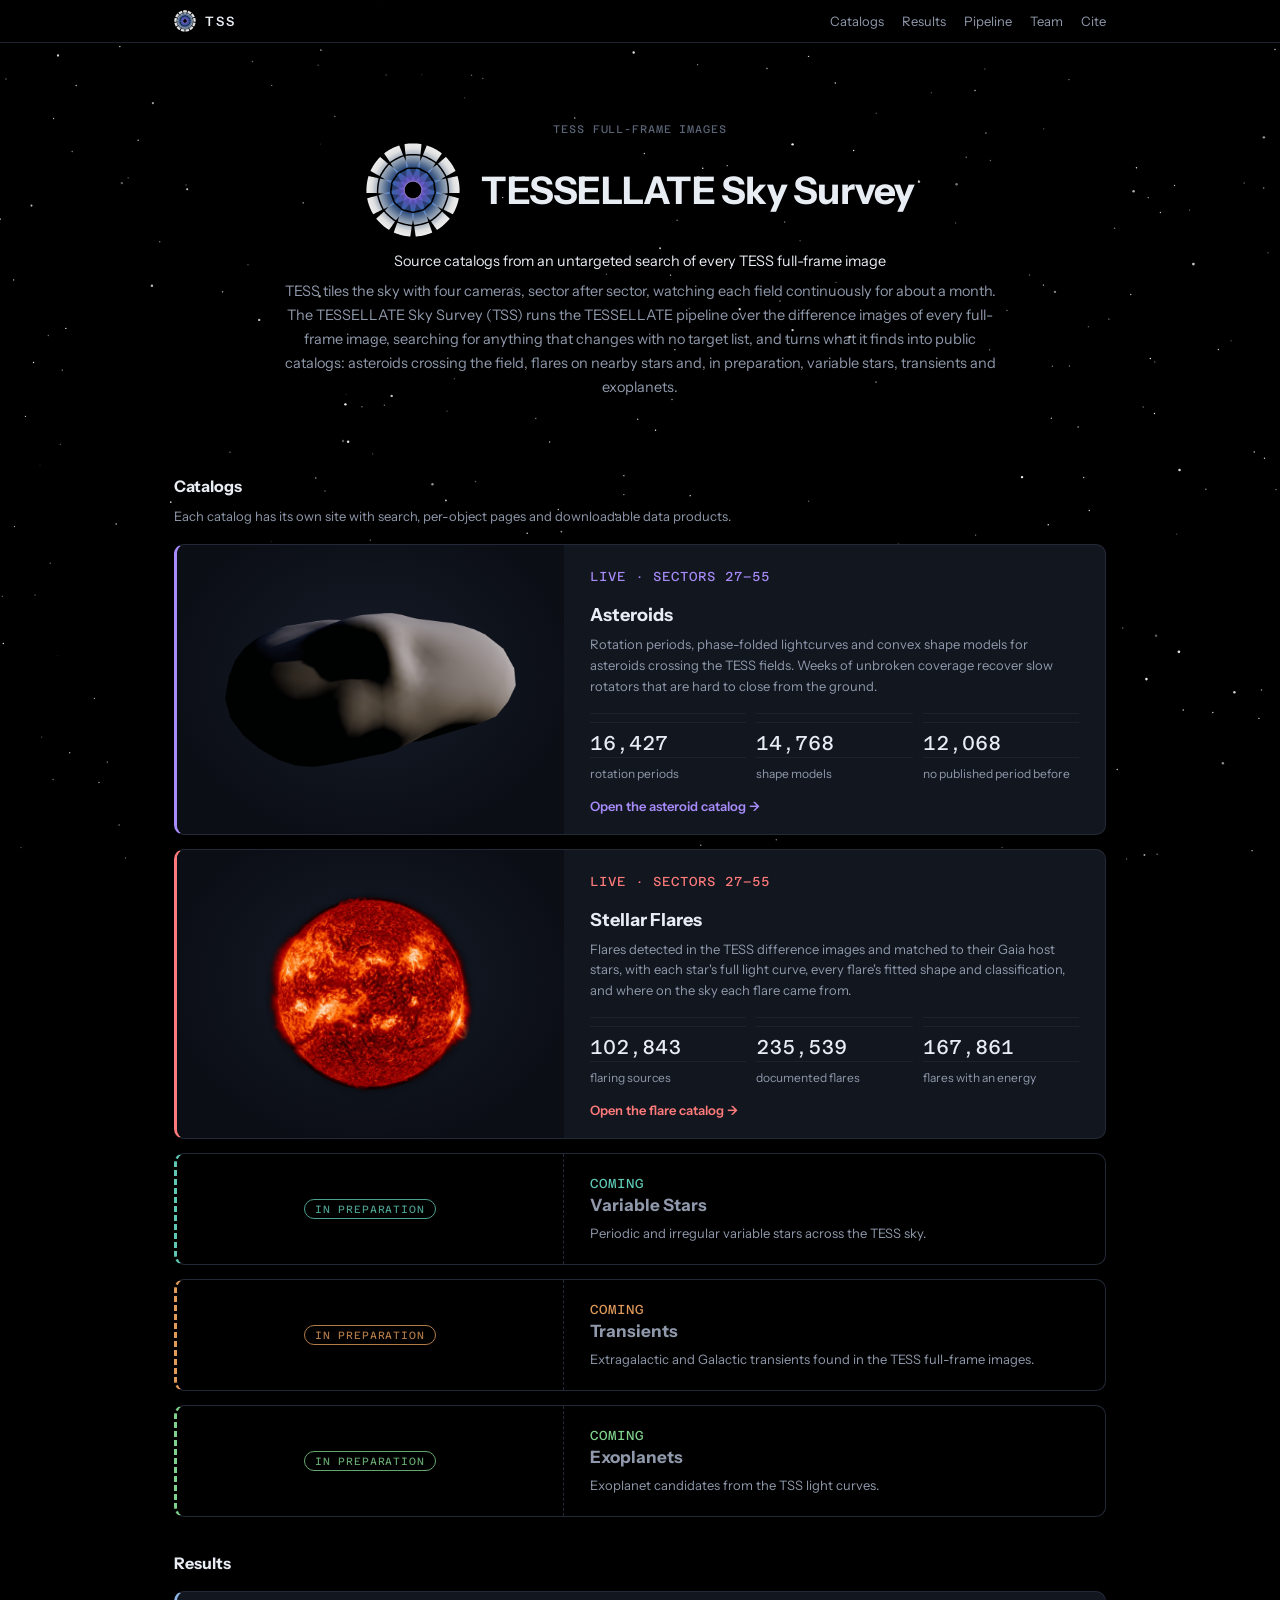
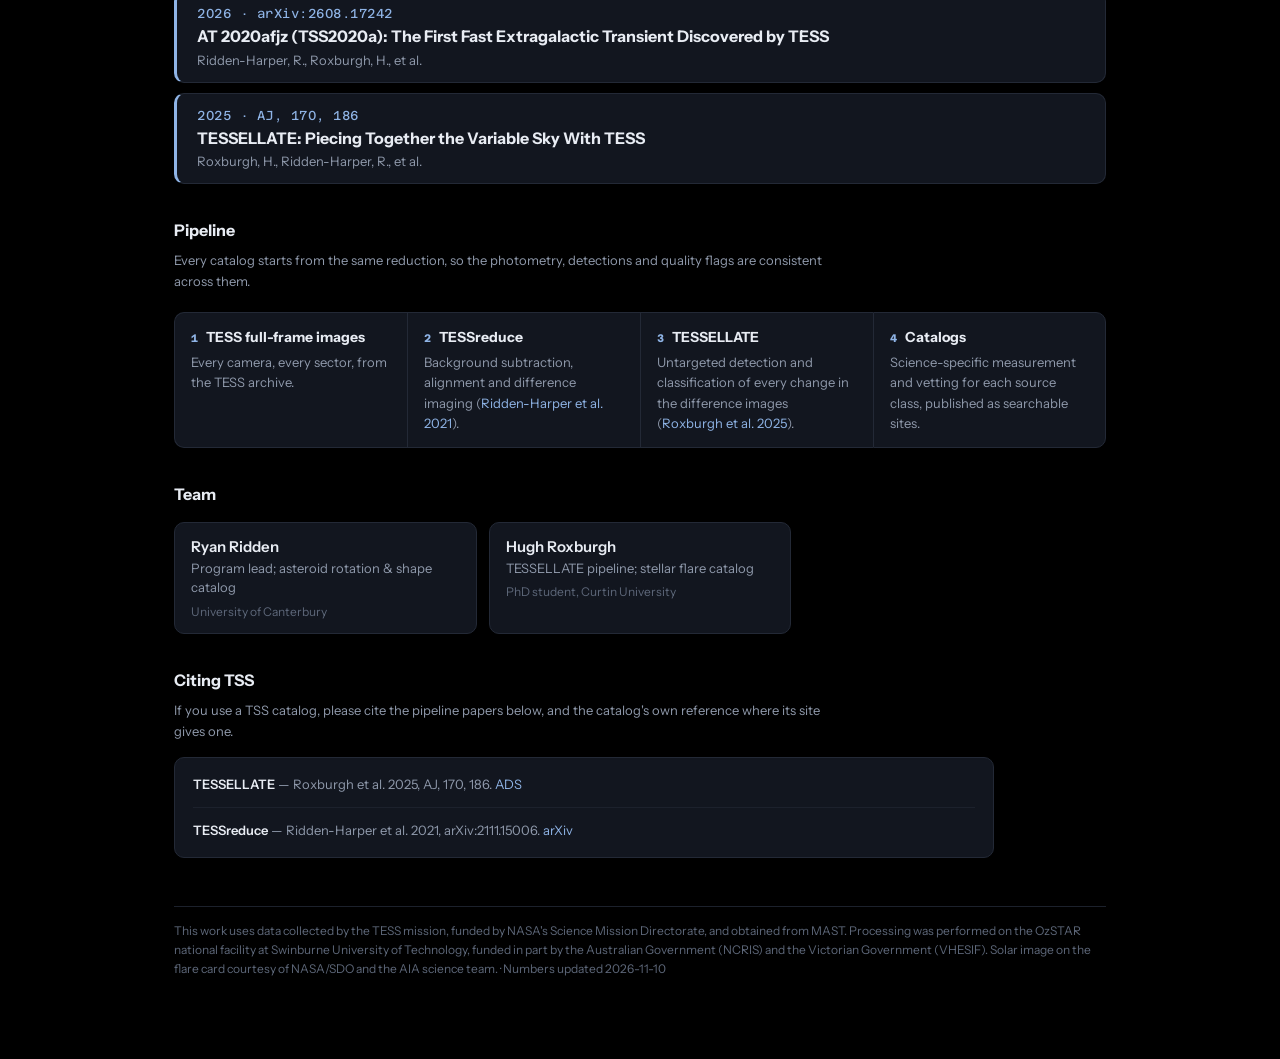
==== commit 960ae7cb: "Asteroid card: render of (292) Ludovica's non-convex model in place of (32) Pomona View az 315, el 2" ====
--- a/index.html
+++ b/index.html
@@ -39,7 +39,7 @@
     <!-- one panel per catalog: hero picture left, summary right; a live panel is one link -->
     <div class="cards">
       <a class="card c-asteroid" href="https://cheerfuluser.github.io/tessellate_asteroid/">
-        <div class="pic"><img src="assets/hero_asteroid.png?v=2" alt="Render of the non-convex shape model of (32) Pomona"></div>
+        <div class="pic"><img src="assets/hero_asteroid_ludovica_az315.png?v=1" alt="Render of the non-convex shape model of (292) Ludovica"></div>
         <div class="txt">
           <p class="eyebrow">Live &middot; sectors <span data-k="asteroid.sectors">&hellip;</span></p>
           <h3>Asteroids</h3>
